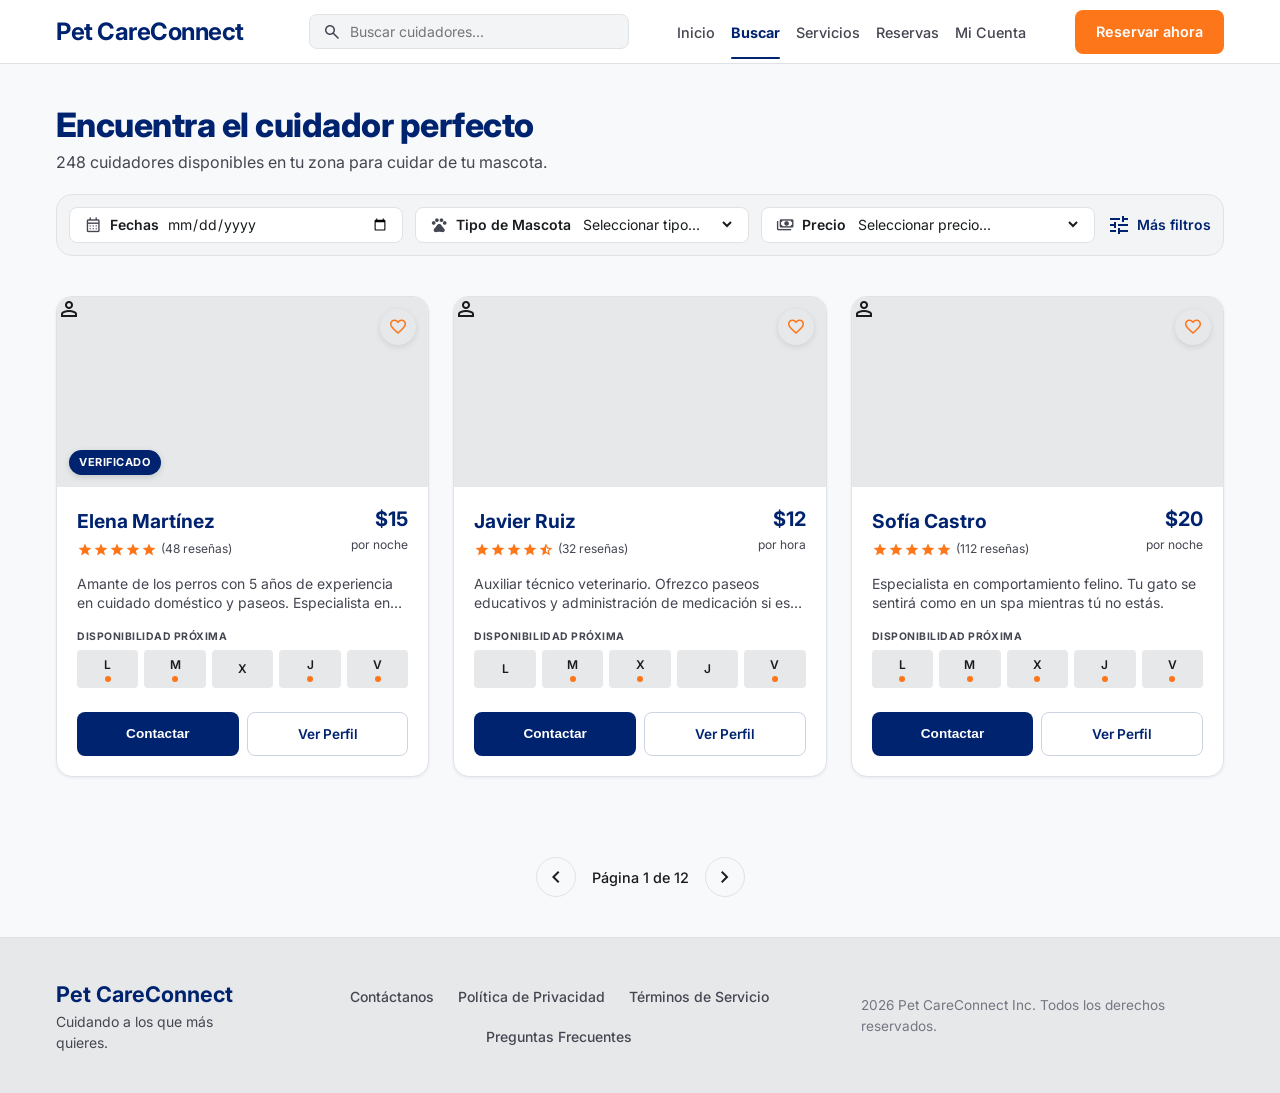
==== petCareConnect/pages/buscarCuidadores.html @ 60073ce7 "feat: add favicon to all HTML pages for improved branding and user experience" ====
<!DOCTYPE html>
<html lang="es">
<head>
    <meta charset="UTF-8">
    <meta name="viewport" content="width=device-width, initial-scale=1.0">
    <meta name="description" content="Encuentra al cuidador perfecto para tu mascota en Pet CareConnect.">
    <title>Buscador de Cuidadores | Pet CareConnect</title>
    <link rel="icon" href="../assets/images/paw.png" type="image/png">
    <link rel="preconnect" href="https://fonts.googleapis.com">
    <link rel="preconnect" href="https://fonts.gstatic.com" crossorigin>
    <link href="https://fonts.googleapis.com/css2?family=Inter:wght@400;500;600;700;800&display=swap" rel="stylesheet">
    <link href="https://fonts.googleapis.com/css2?family=Material+Symbols+Outlined:wght,FILL@100..700,0..1&display=swap" rel="stylesheet">
    <link rel="stylesheet" href="../css/styles.css">
    <script src="../js/toast.js" defer></script>
    <script src="../js/layout.js" defer></script>
    <script src="../js/auth.js" defer></script>
</head>
<body>

    <div id="site-header"></div>

    <main class="container">

        <section aria-labelledby="main-title" class="search-header-section">
            <div class="search-title-block">
                <h1 id="main-title" class="heading-xl">Encuentra el cuidador perfecto</h1>
                <p class="text-body text-muted">248 cuidadores disponibles en tu zona para cuidar de tu mascota.</p>
            </div>

            <form class="filter-form">
                <fieldset class="filter-fieldset">
                    <legend class="sr-only">Filtros de búsqueda</legend>

                    <div class="filter-pills-row">
                        <div class="filter-pill">
                            <span class="material-symbols-outlined filter-icon">calendar_month</span>
                            <label for="filter-date" class="filter-label">Fechas</label>
                            <input type="date" id="filter-date" class="form-control filter-input" name="date">
                        </div>

                        <div class="filter-pill">
                            <span class="material-symbols-outlined filter-icon">pets</span>
                            <label for="filter-pet-type" class="filter-label">Tipo de Mascota</label>
                            <select id="filter-pet-type" class="form-control filter-select" name="pet-type">
                                <option value="">Seleccionar tipo...</option>
                                <option value="perro">Perro</option>
                                <option value="gato">Gato</option>
                            </select>
                        </div>

                        <div class="filter-pill">
                            <span class="material-symbols-outlined filter-icon">payments</span>
                            <label for="filter-price" class="filter-label">Precio</label>
                            <select id="filter-price" class="form-control filter-select" name="price">
                                <option value="">Seleccionar precio...</option>
                            </select>
                        </div>

                        <button type="button" class="button-more-filters">
                            <span class="material-symbols-outlined">tune</span>
                            <span>Más filtros</span>
                        </button>
                    </div>
                </fieldset>
            </form>
        </section>

        <section aria-labelledby="sitters-title" class="sitters-section">
            <h2 id="sitters-title" class="sr-only">Resultados de cuidadores</h2>

            <div class="sitters-grid">
                <article class="card-surface sitter-card card-hover-effect">
                    <div class="sitter-card-media">
                        <div class="sitter-media-placeholder">
                            <span class="material-symbols-outlined sitter-media-icon">person</span>
                        </div>

                        <button type="button" class="favorite-btn" data-sitter-name="Elena Martínez" aria-label="Añadir Elena Martínez a favoritos">
                            <span class="material-symbols-outlined favorite-icon">favorite</span>
                        </button>
                        <span class="verified-badge">VERIFICADO</span>
                    </div>

                    <div class="sitter-card-content">
                        <div class="sitter-header-row">
                            <div>
                                <h3>Elena Martínez</h3>
                                <div class="rating-block">
                                    <div class="stars">
                                        <span class="material-symbols-outlined star-icon filled">star</span>
                                        <span class="material-symbols-outlined star-icon filled">star</span>
                                        <span class="material-symbols-outlined star-icon filled">star</span>
                                        <span class="material-symbols-outlined star-icon filled">star</span>
                                        <span class="material-symbols-outlined star-icon filled">star</span>
                                    </div>
                                    <span class="reviews-count">(48 reseñas)</span>
                                </div>
                            </div>
                            <div class="price-block">
                                <span class="price-val">$15</span>
                                <span class="price-unit">por noche</span>
                            </div>
                        </div>

                        <p class="sitter-bio">Amante de los perros con 5 años de experiencia en cuidado doméstico y paseos. Especialista en razas grandes.</p>

                        <div class="availability-block">
                            <span class="availability-title">Disponibilidad próxima</span>
                            <div class="availability-days">
                                <div class="day-pill active"><span class="day-label">L</span><span class="day-dot"></span></div>
                                <div class="day-pill active"><span class="day-label">M</span><span class="day-dot"></span></div>
                                <div class="day-pill"><span class="day-label">X</span></div>
                                <div class="day-pill active"><span class="day-label">J</span><span class="day-dot"></span></div>
                                <div class="day-pill active"><span class="day-label">V</span><span class="day-dot"></span></div>
                            </div>
                        </div>

                        <div class="sitter-card-actions">
                            <button type="button" class="button button-primary action-btn contact-sitter-btn" data-sitter-name="Elena Martínez">Contactar</button>
                            <a href="perfilCuidador.html" class="button button-outline action-btn">Ver Perfil</a>
                        </div>
                    </div>
                </article>

                <article class="card-surface sitter-card card-hover-effect">
                    <div class="sitter-card-media">
                        <div class="sitter-media-placeholder">
                            <span class="material-symbols-outlined sitter-media-icon">person</span>
                        </div>

                        <button type="button" class="favorite-btn" data-sitter-name="Javier Ruiz" aria-label="Añadir Javier Ruiz a favoritos">
                            <span class="material-symbols-outlined favorite-icon">favorite</span>
                        </button>
                    </div>

                    <div class="sitter-card-content">
                        <div class="sitter-header-row">
                            <div>
                                <h3>Javier Ruiz</h3>
                                <div class="rating-block">
                                    <div class="stars">
                                        <span class="material-symbols-outlined star-icon filled">star</span>
                                        <span class="material-symbols-outlined star-icon filled">star</span>
                                        <span class="material-symbols-outlined star-icon filled">star</span>
                                        <span class="material-symbols-outlined star-icon filled">star</span>
                                        <span class="material-symbols-outlined star-icon">star_half</span>
                                    </div>
                                    <span class="reviews-count">(32 reseñas)</span>
                                </div>
                            </div>
                            <div class="price-block">
                                <span class="price-val">$12</span>
                                <span class="price-unit">por hora</span>
                            </div>
                        </div>

                        <p class="sitter-bio">Auxiliar técnico veterinario. Ofrezco paseos educativos y administración de medicación si es necesario.</p>

                        <div class="availability-block">
                            <span class="availability-title">Disponibilidad próxima</span>
                            <div class="availability-days">
                                <div class="day-pill"><span class="day-label">L</span></div>
                                <div class="day-pill active"><span class="day-label">M</span><span class="day-dot"></span></div>
                                <div class="day-pill active"><span class="day-label">X</span><span class="day-dot"></span></div>
                                <div class="day-pill"><span class="day-label">J</span></div>
                                <div class="day-pill active"><span class="day-label">V</span><span class="day-dot"></span></div>
                            </div>
                        </div>

                        <div class="sitter-card-actions">
                            <button type="button" class="button button-primary action-btn contact-sitter-btn" data-sitter-name="Javier Ruiz">Contactar</button>
                            <a href="perfilCuidador.html" class="button button-outline action-btn">Ver Perfil</a>
                        </div>
                    </div>
                </article>

                <article class="card-surface sitter-card card-hover-effect">
                    <div class="sitter-card-media">
                        <div class="sitter-media-placeholder">
                            <span class="material-symbols-outlined sitter-media-icon">person</span>
                        </div>

                        <button type="button" class="favorite-btn" data-sitter-name="Sofía Castro" aria-label="Añadir Sofía Castro a favoritos">
                            <span class="material-symbols-outlined favorite-icon">favorite</span>
                        </button>
                    </div>

                    <div class="sitter-card-content">
                        <div class="sitter-header-row">
                            <div>
                                <h3>Sofía Castro</h3>
                                <div class="rating-block">
                                    <div class="stars">
                                        <span class="material-symbols-outlined star-icon filled">star</span>
                                        <span class="material-symbols-outlined star-icon filled">star</span>
                                        <span class="material-symbols-outlined star-icon filled">star</span>
                                        <span class="material-symbols-outlined star-icon filled">star</span>
                                        <span class="material-symbols-outlined star-icon filled">star</span>
                                    </div>
                                    <span class="reviews-count">(112 reseñas)</span>
                                </div>
                            </div>
                            <div class="price-block">
                                <span class="price-val">$20</span>
                                <span class="price-unit">por noche</span>
                            </div>
                        </div>

                        <p class="sitter-bio">Especialista en comportamiento felino. Tu gato se sentirá como en un spa mientras tú no estás.</p>

                        <div class="availability-block">
                            <span class="availability-title">Disponibilidad próxima</span>
                            <div class="availability-days">
                                <div class="day-pill active"><span class="day-label">L</span><span class="day-dot"></span></div>
                                <div class="day-pill active"><span class="day-label">M</span><span class="day-dot"></span></div>
                                <div class="day-pill active"><span class="day-label">X</span><span class="day-dot"></span></div>
                                <div class="day-pill active"><span class="day-label">J</span><span class="day-dot"></span></div>
                                <div class="day-pill active"><span class="day-label">V</span><span class="day-dot"></span></div>
                            </div>
                        </div>

                        <div class="sitter-card-actions">
                            <button type="button" class="button button-primary action-btn contact-sitter-btn" data-sitter-name="Sofía Castro">Contactar</button>
                            <a href="perfilCuidador.html" class="button button-outline action-btn">Ver Perfil</a>
                        </div>
                    </div>
                </article>
            </div>
        </section>

        <nav aria-label="Paginación" class="pagination-nav">
            <ul class="pagination-list">
                <li><a href="#" aria-label="Página anterior" class="pagination-btn pagination-prev-btn"><span class="material-symbols-outlined">chevron_left</span></a></li>
                <li><span class="pagination-info">Página 1 de 12</span></li>
                <li><a href="#" aria-label="Página siguiente" class="pagination-btn pagination-next-btn"><span class="material-symbols-outlined">chevron_right</span></a></li>
            </ul>
        </nav>

    </main>

    <div id="site-footer"></div>

    <div id="site-mobile-nav"></div>

    <div id="filters-modal-overlay" class="modal-overlay" aria-hidden="true" role="dialog" aria-labelledby="filters-modal-title">
        <div class="modal-card">
            <div class="modal-header">
                <h3 id="filters-modal-title" class="modal-title">
                    <span class="material-symbols-outlined">tune</span>
                    Filtros Avanzados
                </h3>
                <button type="button" id="close-filters-modal" class="modal-close-btn" aria-label="Cerrar modal">
                    <span class="material-symbols-outlined">close</span>
                </button>
            </div>

            <div class="modal-body">
                <div class="filters-modal-grid">
                    <label class="checkbox-group-option">
                        <input type="checkbox" name="has_yard" checked>
                        <span>Casa con jardín</span>
                    </label>
                    <label class="checkbox-group-option">
                        <input type="checkbox" name="no_other_pets">
                        <span>Sin otras mascotas</span>
                    </label>
                    <label class="checkbox-group-option">
                        <input type="checkbox" name="gives_meds" checked>
                        <span>Administra medicación</span>
                    </label>
                    <label class="checkbox-group-option">
                        <input type="checkbox" name="24h_supervision">
                        <span>Supervisión 24/7</span>
                    </label>
                </div>
            </div>

            <div class="modal-footer">
                <button type="button" id="cancel-filters-btn" class="button button-outline">Cancelar</button>
                <button type="button" id="apply-filters-btn" class="button button-primary">Aplicar Filtros</button>
            </div>
        </div>
    </div>

    <div id="contact-modal-overlay" class="modal-overlay" aria-hidden="true" role="dialog" aria-labelledby="contact-modal-title">
        <div class="modal-card">
            <div class="modal-header">
                <h3 id="contact-modal-title" class="modal-title">
                    <span class="material-symbols-outlined">mail</span>
                    Contactar a <span id="contact-sitter-name-title">Elena Martínez</span>
                </h3>
                <button type="button" id="close-contact-modal" class="modal-close-btn" aria-label="Cerrar modal">
                    <span class="material-symbols-outlined">close</span>
                </button>
            </div>

            <form id="contact-sitter-form">
                <div class="modal-body">
                    <div class="form-group" style="display:flex; flex-direction:column; gap:0.5rem;">
                        <label for="contact-msg" class="input-label" style="font-weight:700;">Mensaje</label>
                        <textarea id="contact-msg" rows="4" maxlength="500" required placeholder="Escribe tu mensaje o consulta sobre las fechas..." class="form-control" style="width:100%; border:1px solid var(--border); border-radius:var(--radius-md); padding:0.6rem; font-family:inherit;"></textarea>
                    </div>
                </div>

                <div class="modal-footer">
                    <button type="button" id="cancel-contact-btn" class="button button-outline">Cancelar</button>
                    <button type="submit" class="button button-primary">Enviar Mensaje</button>
                </div>
            </form>
        </div>
    </div>

    <script>
        document.addEventListener('DOMContentLoaded', () => {

            const moreFiltersBtn = document.querySelector('.button-more-filters');
            const filtersModal = document.getElementById('filters-modal-overlay');
            const closeFiltersBtn = document.getElementById('close-filters-modal');
            const cancelFiltersBtn = document.getElementById('cancel-filters-btn');
            const applyFiltersBtn = document.getElementById('apply-filters-btn');

            if (moreFiltersBtn && filtersModal) {
                moreFiltersBtn.addEventListener('click', () => {
                    filtersModal.classList.add('is-open');
                    filtersModal.setAttribute('aria-hidden', 'false');
                });

                const closeFModal = () => {
                    filtersModal.classList.remove('is-open');
                    filtersModal.setAttribute('aria-hidden', 'true');
                };

                if (closeFiltersBtn) closeFiltersBtn.addEventListener('click', closeFModal);
                if (cancelFiltersBtn) cancelFiltersBtn.addEventListener('click', closeFModal);
                filtersModal.addEventListener('click', (e) => { if (e.target === filtersModal) closeFModal(); });

                if (applyFiltersBtn) {
                    applyFiltersBtn.addEventListener('click', () => {
                        closeFModal();
                        window.showToast('Filtros avanzados aplicados correctamente', 'info');
                    });
                }
            }

            const contactBtns = document.querySelectorAll('.contact-sitter-btn');
            const contactModal = document.getElementById('contact-modal-overlay');
            const closeContactBtn = document.getElementById('close-contact-modal');
            const cancelContactBtn = document.getElementById('cancel-contact-btn');
            const contactForm = document.getElementById('contact-sitter-form');
            const contactNameTitle = document.getElementById('contact-sitter-name-title');

            let currentSitter = 'Elena Martínez';

            contactBtns.forEach(btn => {
                btn.addEventListener('click', () => {
                    currentSitter = btn.dataset.sitterName || 'Cuidador';
                    if (contactNameTitle) contactNameTitle.textContent = currentSitter;
                    if (contactModal) {
                        contactModal.classList.add('is-open');
                        contactModal.setAttribute('aria-hidden', 'false');
                    }
                });
            });

            const closeCModal = () => {
                if (contactModal) {
                    contactModal.classList.remove('is-open');
                    contactModal.setAttribute('aria-hidden', 'true');
                }
            };

            if (closeContactBtn) closeContactBtn.addEventListener('click', closeCModal);
            if (cancelContactBtn) cancelContactBtn.addEventListener('click', closeCModal);
            if (contactModal) contactModal.addEventListener('click', (e) => { if (e.target === contactModal) closeCModal(); });

            if (contactForm) {
                contactForm.addEventListener('submit', (e) => {
                    e.preventDefault();
                    closeCModal();
                    window.showToast(`Mensaje enviado a ${currentSitter}. Te responderá pronto.`, 'success');
                    contactForm.reset();
                });
            }

            const prevBtn = document.querySelector('.pagination-prev-btn');
            const nextBtn = document.querySelector('.pagination-next-btn');

            if (prevBtn) {
                prevBtn.addEventListener('click', (e) => {
                    e.preventDefault();
                    window.showToast('Ya estás en la primera página', 'info');
                });
            }
            if (nextBtn) {
                nextBtn.addEventListener('click', (e) => {
                    e.preventDefault();
                    window.showToast('Cargando más cuidadores...', 'info');
                });
            }
        });
    </script>
</body>
</html>
---- petCareConnect/css/styles.css ----
:root {
    --primary: #00236f;
    --primary-dark: #00164e;
    --secondary: #9d4300;
    --secondary-bright: #fd761a;
    --secondary-hover: #e06000;

    --bg-main: #f7f9fb;
    --surface: #ffffff;
    --surface-low: #f2f4f6;
    --surface-high: #e6e8ea;

    --text-main: #191c1e;
    --text-muted: #444651;
    --text-light: #757682;
    --border: #e0e3e5;

    --success: #15803d;
    --success-bg: #dcfce7;
    --error: #ba1a1a;
    --error-bg: #ffdad6;
    --warning: #783200;
    --warning-bg: #ffdbca;

    --font: 'Inter', system-ui, -apple-system, sans-serif;
    --max-width: 1200px;
    --header-h: 64px;

    --primary-alpha: rgba(0, 35, 111, 0.05);
    --primary-alpha-subtle: rgba(0, 35, 111, 0.04);
    --primary-alpha-border: rgba(0, 35, 111, 0.2);

    --radius-sm: 0.375rem;
    --radius-md: 0.5rem;
    --radius-lg: 0.75rem;
    --radius-xl: 1rem;
    --shadow-sm: 0 1px 3px rgba(0, 35, 111, 0.07);
    --shadow-md: 0 8px 24px rgba(0, 35, 111, 0.10);
    --transition: transform 0.18s ease, box-shadow 0.18s ease, background-color 0.18s ease, color 0.18s ease, border-color 0.18s ease;
}

*,
*::before,
*::after {
    box-sizing: border-box;
    margin: 0;
    padding: 0;
}

body {
    font-family: var(--font);
    color: var(--text-main);
    background: var(--bg-main);
    line-height: 1.5;
    min-height: 100vh;
    display: flex;
    flex-direction: column;
    padding-top: var(--header-h);
    padding-bottom: 70px;
}

body.login-page-body {
    padding-bottom: 0;
}

a {
    text-decoration: none;
    color: inherit;
}

ul {
    list-style: none;
}

.container {
    width: 100%;
    max-width: var(--max-width);
    margin: 0 auto;
    padding: 0 1rem;
}

.sr-only {
    position: absolute;
    width: 1px;
    height: 1px;
    padding: 0;
    margin: -1px;
    overflow: hidden;
    clip: rect(0, 0, 0, 0);
    border: 0;
}

.heading-display {
    font-size: 2rem;
    font-weight: 800;
    line-height: 1.2;
    letter-spacing: -0.02em;
    color: var(--primary);
}

@media (min-width: 768px) {
    .heading-display {
        font-size: 2.25rem;
    }
}

.heading-xl {
    font-size: 1.85rem;
    font-weight: 800;
    line-height: 1.25;
    letter-spacing: -0.015em;
    color: var(--primary);
}

@media (min-width: 768px) {
    .heading-xl {
        font-size: 2.1rem;
    }
}

.heading-lg {
    font-size: 1.5rem;
    font-weight: 700;
    line-height: 1.3;
}

.heading-md {
    font-size: 1.125rem;
    font-weight: 700;
    line-height: 1.4;
}

.text-body {
    font-size: 1rem;
    line-height: 1.5;
}

.text-small,
.text-caption,
.caption {
    font-size: 0.8125rem;
    line-height: 1.4;
}

.text-muted {
    color: var(--text-muted);
}

.mb-0 {
    margin: 0;
}

.mb-md {
    margin-bottom: 1rem;
}

.icon-sm {
    font-size: 14px;
}

.icon-filled {
    font-variation-settings: 'FILL' 1;
}

.divider {
    border: 0;
    border-top: 1px solid var(--border);
    margin: 2rem 0;
}

.form-narrow {
    max-width: 480px;
}

.heading-danger {
    font-size: 1.1rem;
    color: var(--error);
    margin-bottom: 0.5rem;
}

.flex {
    display: flex;
}

.flex-center {
    display: flex;
    align-items: center;
    justify-content: center;
}

.flex-between {
    display: flex;
    align-items: center;
    justify-content: space-between;
}

.w-full {
    width: 100%;
}

.form-control {
    width: 100%;
    font-family: var(--font);
    font-size: 0.875rem;
    color: var(--text-main);
    background: transparent;
    border: none;
    outline: none;
    transition: var(--transition);
}

.form-group {
    display: flex;
    flex-direction: column;
    gap: 0.5rem;
}

.form-field {
    display: flex;
    align-items: center;
    gap: 0.5rem;
}

.card-surface,
.card,
.login-card-container {
    background: var(--surface);
    border: 1px solid var(--border);
    border-radius: var(--radius-xl);
    box-shadow: var(--shadow-sm);
    transition: var(--transition);
}

.card-padding,
.card {
    padding: 1.5rem;
}

.button,
.btn {
    display: inline-flex;
    align-items: center;
    justify-content: center;
    min-height: 44px;
    padding: 0.65rem 1.25rem;
    border-radius: var(--radius-md);
    font-weight: 600;
    font-size: 0.9rem;
    border: 1px solid transparent;
    cursor: pointer;
    transition: var(--transition);
    line-height: 1.25;
    text-align: center;
    box-sizing: border-box;
}

.button-primary,
.btn-primary {
    background: var(--primary);
    color: #ffffff;
}

.button-primary:hover,
.btn-primary:hover {
    background: var(--primary-dark);
    transform: translateY(-1px);
}

.button-accent,
.btn-accent,
.button-hero-accent {
    background: var(--secondary-bright);
    color: #ffffff;
}

.button-accent:hover,
.btn-accent:hover,
.button-hero-accent:hover {
    background: var(--secondary-hover);
    transform: translateY(-1px);
}

.button-outline,
.btn-outline {
    background: transparent;
    color: var(--primary);
    border-color: var(--primary-alpha-border);
}

.button-outline:hover,
.btn-outline:hover {
    background: var(--primary-alpha);
    transform: translateY(-1px);
}

.button-outline-full {
    width: 100%;
    min-height: 44px;
    background: transparent;
    color: var(--primary);
    border: 1px solid var(--primary-alpha-border);
    border-radius: var(--radius-md);
    margin-top: 1rem;
}

.button-outline-full:hover {
    background: var(--primary-alpha);
    transform: translateY(-1px);
}

.button-glass {
    background: rgba(255, 255, 255, 0.2);
    color: #fff;
    backdrop-filter: blur(8px);
    -webkit-backdrop-filter: blur(8px);
    border-color: rgba(255, 255, 255, 0.35);
}

.button-glass:hover {
    background: rgba(255, 255, 255, 0.3);
}

.button-secondary-dim {
    background: var(--surface-low);
    color: var(--text-muted);
    border: 1px solid var(--border);
}

.button-secondary-dim:hover {
    background: var(--surface-high);
    color: var(--text-main);
}

.button:disabled,
.btn:disabled {
    opacity: 0.5;
    cursor: not-allowed;
    transform: none !important;
}

.button > .material-symbols-outlined,
.btn > .material-symbols-outlined {
    font-size: 18px;
    margin-right: 0.35rem;
}

.button-sm {
    min-height: 36px;
    padding: 0.35rem 0.75rem;
    font-size: 0.8rem;
}

.button-danger {
    color: var(--error);
    border-color: rgba(186, 26, 26, 0.3);
}

.button-danger:hover {
    background: var(--error-bg);
}

.button-danger-strong {
    color: var(--error);
    border-color: var(--error);
}

.button-danger-strong:hover {
    background: var(--error-bg);
}

.button-primary.button-danger,
.button-danger-fill {
    background: var(--error);
    color: #ffffff;
    border-color: var(--error);
}

.button-primary.button-danger:hover,
.button-danger-fill:hover {
    background: #9b1515;
    color: #ffffff;
}

.badge {
    display: inline-block;
    padding: 0.25rem 0.65rem;
    border-radius: 9999px;
    font-size: 0.7rem;
    font-weight: 700;
    text-transform: uppercase;
    letter-spacing: 0.05em;
}

.badge-success {
    background: var(--success-bg);
    color: var(--success);
}

.search-group {
    position: relative;
    display: flex;
    flex-direction: row;
    align-items: center;
    background: var(--surface-low);
    border: 1px solid var(--border);
    border-radius: var(--radius-md);
    padding: 0.4rem 0.75rem;
    gap: 0.5rem;
    transition: var(--transition);
}

.search-group:focus-within {
    border-color: var(--primary);
    box-shadow: 0 0 0 3px rgba(0, 35, 111, 0.1);
}

.search-icon {
    color: var(--text-muted);
    font-size: 1.25rem;
    flex-shrink: 0;
    display: inline-flex;
    align-items: center;
    line-height: 1;
}

.search-input {
    flex: 1;
    width: 100%;
    border: none;
    background: transparent;
    font-family: inherit;
    font-size: 0.875rem;
    color: var(--text-main);
    outline: none;
}

.navbar {
    position: fixed;
    top: 0;
    left: 0;
    width: 100%;
    height: var(--header-h);
    background: var(--surface);
    border-bottom: 1px solid var(--border);
    z-index: 100;
}

.navbar-container {
    height: 100%;
    display: flex;
    align-items: center;
    justify-content: space-between;
    gap: 0.75rem;
    min-width: 0;
}

.brand-name {
    font-size: 1.15rem;
    font-weight: 700;
    color: var(--primary);
    letter-spacing: -0.02em;
    white-space: nowrap;
}

.navbar .button-accent {
    flex-shrink: 0;
    padding: 0.5rem 0.85rem;
    font-size: 0.8rem;
}

.main-nav,
.search-form {
    display: none;
}

.search-form {
    flex: 1;
    max-width: 320px;
    margin-left: 1rem;
}

.main-nav ul {
    display: flex;
    align-items: center;
    gap: 1rem;
}

.nav-link {
    color: var(--text-muted);
    font-weight: 500;
    font-size: 0.9rem;
    white-space: nowrap;
    position: relative;
    transition: var(--transition);
}

.nav-link:hover,
.nav-link.active {
    color: var(--primary);
}

.nav-link.active {
    font-weight: 700;
}

.nav-link.active::after {
    content: '';
    position: absolute;
    bottom: -18px;
    left: 0;
    width: 100%;
    height: 2px;
    background: var(--primary);
    border-radius: 2px;
}

main.container {
    flex: 1;
    padding-top: 2.5rem;
    padding-bottom: 2.5rem;
    display: flex;
    flex-direction: column;
    gap: 2.5rem;
}

.hero-bento-grid {
    display: grid;
    grid-template-columns: 1fr;
    gap: 1.5rem;
}

@media (min-width: 900px) {
    .hero-bento-grid {
        grid-template-columns: 8fr 4fr;
    }
}

.hero-card {
    position: relative;
    border-radius: var(--radius-xl);
    overflow: hidden;
    background: linear-gradient(90deg, rgba(0, 22, 78, 0.82) 0%, rgba(0, 35, 111, 0.55) 50%, rgba(0, 35, 111, 0.15) 100%);
    border: 1px solid var(--border);
    box-shadow: var(--shadow-sm);
    min-height: 280px;
    display: flex;
    flex-direction: column;
    justify-content: center;
    padding: 1.5rem;
}

.hero-overlay {
    position: absolute;
    inset: 0;
    pointer-events: none;
}

.hero-content {
    max-width: 480px;
    color: #fff;
    z-index: 2;
}

.hero-content h1 {
    font-size: 1.6rem;
    font-weight: 700;
    color: #fff;
    line-height: 1.2;
    margin-bottom: 1rem;
}

.hero-content p {
    font-size: 1rem;
    color: rgba(255, 255, 255, 0.9);
    margin-bottom: 1.5rem;
}

@media (min-width: 768px) {
    .hero-card {
        min-height: 380px;
        padding: 2.5rem;
    }

    .hero-content h1 {
        font-size: 2.1rem;
    }
}

.hero-actions {
    display: flex;
    gap: 0.75rem;
    flex-wrap: wrap;
}

.sidebar-card {
    display: flex;
    flex-direction: column;
    justify-content: space-between;
}

.sidebar-header {
    display: flex;
    justify-content: space-between;
    align-items: center;
    margin-bottom: 1rem;
}

.sidebar-header h2 {
    font-size: 1.35rem;
    font-weight: 700;
    color: var(--primary);
}

.icon-accent {
    color: var(--primary);
    font-size: 1.5rem;
}

.booking-list {
    display: flex;
    flex-direction: column;
    gap: 0.75rem;
}

.booking-item {
    display: flex;
    align-items: center;
    gap: 0.75rem;
    padding: 0.75rem;
    background: var(--surface-low);
    border-radius: var(--radius-lg);
    border-color: rgba(197, 197, 211, 0.2);
    margin-bottom: 0;
}

.booking-item:hover {
    background: var(--surface-high);
}

.booking-avatar-icon {
    width: 48px;
    height: 48px;
    border-radius: 50%;
    background: var(--surface-high);
    display: flex;
    align-items: center;
    justify-content: center;
    color: var(--text-muted);
    flex-shrink: 0;
}

.booking-info {
    flex: 1;
}

.booking-info h3 {
    font-size: 0.95rem;
    font-weight: 700;
    color: var(--text-main);
    margin-bottom: 2px;
}

.booking-info p {
    font-size: 0.8rem;
    color: var(--text-muted);
    margin: 0;
}

.chevron-icon {
    color: var(--text-light);
    font-size: 1.25rem;
}

.services-section {
    margin-top: 0.5rem;
}

.section-header {
    display: flex;
    align-items: baseline;
    justify-content: space-between;
    flex-wrap: wrap;
    gap: 0.5rem 1rem;
    margin-bottom: 1.5rem;
}

.section-header h2 {
    font-size: 1.6rem;
    font-weight: 700;
    color: var(--primary);
}

.see-all-link {
    color: var(--primary);
    font-size: 0.9rem;
    font-weight: 600;
}

.see-all-link:hover {
    text-decoration: underline;
}

.services-grid {
    display: grid;
    grid-template-columns: 1fr;
    gap: 1rem;
}

@media (min-width: 640px) {
    .services-grid {
        grid-template-columns: repeat(2, 1fr);
    }
}

@media (min-width: 1024px) {
    .services-grid {
        grid-template-columns: repeat(4, 1fr);
    }
}

.service-card {
    display: flex;
    flex-direction: column;
    align-items: center;
    text-align: center;
    cursor: pointer;
    margin-bottom: 0;
    color: inherit;
}

.service-card:hover {
    transform: translateY(-2px);
    box-shadow: var(--shadow-md);
    border-color: rgba(0, 35, 111, 0.2);
}

.service-icon-wrapper {
    width: 64px;
    height: 64px;
    border-radius: 50%;
    background: rgba(0, 35, 111, 0.05);
    display: flex;
    align-items: center;
    justify-content: center;
    margin-bottom: 1rem;
    color: var(--primary);
    transition: var(--transition);
}

.service-card:hover .service-icon-wrapper {
    background: var(--primary);
    color: #fff;
}

.service-icon-wrapper .material-symbols-outlined {
    font-size: 32px;
}

.service-card h3 {
    font-size: 1rem;
    font-weight: 700;
    margin-bottom: 0.25rem;
}

.service-card p {
    font-size: 0.85rem;
    color: var(--text-muted);
    margin: 0;
}

.footer {
    background: var(--surface-high);
    border-top: 1px solid var(--border);
    margin-top: auto;
    padding: 2.5rem 0;
}

.footer-container {
    display: flex;
    flex-direction: column;
    gap: 1.5rem;
    align-items: center;
}

@media (min-width: 768px) {
    .footer-container {
        flex-direction: row;
        justify-content: space-between;
    }
}

.footer-brand h2 {
    font-size: 1.35rem;
    font-weight: 700;
    color: var(--primary);
}

.footer-brand p {
    font-size: 0.875rem;
    color: var(--text-muted);
}

.footer-nav ul {
    display: flex;
    flex-wrap: wrap;
    justify-content: center;
    gap: 1rem 1.5rem;
}

.footer-nav a {
    color: var(--text-muted);
    font-size: 0.875rem;
    font-weight: 500;
}

.footer-nav a:hover {
    color: var(--primary);
    text-decoration: underline;
}

.footer-copyright {
    font-size: 0.85rem;
    color: var(--text-light);
}

.mobile-nav {
    display: flex;
    position: fixed;
    bottom: 0;
    left: 0;
    width: 100%;
    height: 60px;
    background: var(--surface);
    border-top: 1px solid var(--border);
    z-index: 100;
    justify-content: space-around;
    align-items: center;
    padding: 0 1rem;
}

@media (min-width: 1024px) {
    .brand-name {
        font-size: 1.5rem;
    }

    .navbar .button-accent {
        padding: 0.6rem 1.25rem;
        font-size: 0.9rem;
    }

    .main-nav {
        display: block;
    }

    .search-form {
        display: block;
        min-width: 0;
    }

    .mobile-nav {
        display: none;
    }

    body {
        padding-bottom: 0;
    }
}

.mobile-nav-item {
    display: flex;
    flex-direction: column;
    align-items: center;
    color: var(--text-muted);
    font-size: 0.65rem;
    font-weight: 600;
    text-transform: uppercase;
    gap: 2px;
    transition: var(--transition);
}

.mobile-nav-item.active {
    color: var(--primary);
    font-weight: 700;
}

.mobile-nav-item .material-symbols-outlined {
    font-size: 22px;
    font-variation-settings: 'FILL' 0;
    transition: var(--transition);
}

.mobile-nav-item.active .material-symbols-outlined {
    font-variation-settings: 'FILL' 1;
}

.services-hero-banner {
    background-color: var(--surface-low);
    padding: 2rem 0;
    margin-bottom: 2rem;
    border-bottom: 1px solid var(--border);
}

@media (min-width: 768px) {
    .services-hero-banner {
        padding: 3rem 0;
        margin-bottom: 2.5rem;
    }
}

.hero-text-block {
    max-width: 680px;
}

.hero-text-block h1 {
    font-size: 2.1rem;
    font-weight: 700;
    color: var(--primary);
    line-height: 1.25;
    margin-bottom: 0.75rem;
    letter-spacing: -0.01em;
}

.hero-text-block p {
    font-size: 1.1rem;
    color: var(--text-muted);
    line-height: 1.6;
}

.catalog-section {
    margin-bottom: 3.5rem;
}

.catalog-grid {
    display: grid;
    grid-template-columns: 1fr;
    gap: 1.5rem;
    width: 100%;
}

@media (min-width: 640px) {
    .catalog-grid {
        grid-template-columns: repeat(2, 1fr);
    }
}

@media (min-width: 1024px) {
    .catalog-grid {
        grid-template-columns: repeat(4, 1fr);
    }
}

.catalog-card {
    display: flex;
    flex-direction: column;
    justify-content: space-between;
    min-height: 250px;
    height: 100%;
    scroll-margin-top: calc(var(--header-h) + 1rem);
}

.catalog-card:hover {
    transform: translateY(-3px);
    box-shadow: var(--shadow-md);
    border-color: var(--primary-alpha-border);
}

.catalog-card-header {
    display: flex;
    flex-direction: column;
    gap: 0.75rem;
}

.catalog-card-title-row {
    display: flex;
    justify-content: space-between;
    align-items: center;
    flex-wrap: wrap;
    gap: 0.5rem;
}

.catalog-card-title-row h3 {
    font-size: 1.2rem;
    font-weight: 700;
    color: var(--primary);
    margin: 0;
    min-width: 0;
    flex: 1;
}

.badge-popular {
    background-color: var(--primary-dark);
    color: #ffffff;
    padding: 3px 10px;
    border-radius: 9999px;
    font-size: 0.7rem;
    font-weight: 700;
    letter-spacing: 0.03em;
}

.catalog-card-desc {
    font-size: 0.9rem;
    color: var(--text-muted);
    line-height: 1.5;
}

.catalog-card-footer {
    display: flex;
    justify-content: space-between;
    align-items: center;
    flex-wrap: wrap;
    gap: 0.5rem;
    padding-top: 1rem;
    border-top: 1px solid var(--border);
    margin-top: 1.25rem;
}

.catalog-price {
    font-size: 0.95rem;
    font-weight: 700;
    color: var(--text-main);
}

.catalog-btn {
    padding: 0.45rem 1rem;
    font-size: 0.85rem;
    border-radius: var(--radius-md);
}

.guarantees-section {
    margin-bottom: 3.5rem;
}

.guarantees-main-title {
    font-size: 1.6rem;
    font-weight: 700;
    color: var(--primary);
    margin-bottom: 1.5rem;
}

.guarantees-grid {
    display: grid;
    grid-template-columns: repeat(1, 1fr);
    gap: 1.5rem;
}

@media (min-width: 768px) {
    .guarantees-grid {
        grid-template-columns: repeat(3, 1fr);
    }
}

.guarantee-card {
    display: flex;
    flex-direction: column;
    gap: 0.75rem;
}

.guarantee-icon-box {
    width: 48px;
    height: 48px;
    border-radius: 50%;
    background-color: rgba(0, 35, 111, 0.06);
    color: var(--primary);
    display: flex;
    align-items: center;
    justify-content: center;
}

.guarantee-icon-box .material-symbols-outlined {
    font-size: 24px;
}

.guarantee-card h3 {
    font-size: 1.1rem;
    font-weight: 700;
    color: var(--primary);
    margin: 0;
}

.guarantee-card p {
    font-size: 0.875rem;
    color: var(--text-muted);
    margin: 0;
}

.search-header-section {
    display: flex;
    flex-direction: column;
    gap: 1.25rem;
}

.search-title-block h1 {
    color: var(--primary);
}

.search-title-block p {
    margin-top: 0.25rem;
}

.filter-fieldset {
    border: none;
    padding: 0;
    margin: 0;
}

.filter-pills-row {
    display: flex;
    flex-wrap: wrap;
    align-items: center;
    gap: 0.75rem;
    background: var(--surface-low);
    padding: 0.75rem;
    border-radius: var(--radius-xl);
    border: 1px solid var(--border);
}

.filter-pill {
    display: flex;
    align-items: center;
    gap: 0.5rem;
    min-width: 0;
    width: 100%;
    background: var(--surface);
    padding: 0.4rem 0.85rem;
    border-radius: var(--radius-md);
    border: 1px solid var(--border);
    font-size: 0.875rem;
}

.filter-icon {
    font-size: 1.15rem;
    color: var(--text-muted);
    flex-shrink: 0;
}

.filter-label {
    font-weight: 600;
    color: var(--text-main);
    font-size: 0.875rem;
    flex-shrink: 0;
}

.filter-pill .form-control,
.filter-input,
.filter-select {
    width: auto;
    flex: 1;
    min-width: 0;
    cursor: pointer;
}

.button-more-filters {
    margin-left: 0;
    width: 100%;
    justify-content: center;
    padding: 0.5rem 0;
    background: transparent;
    border: none;
    color: var(--primary);
    font-family: inherit;
    font-size: 0.875rem;
    font-weight: 600;
    display: flex;
    align-items: center;
    gap: 0.35rem;
    cursor: pointer;
    transition: var(--transition);
}

.button-more-filters:hover {
    text-decoration: underline;
}

@media (min-width: 640px) {
    .filter-pill {
        width: auto;
        flex: 1 1 200px;
    }

    .button-more-filters {
        margin-left: auto;
        width: auto;
        flex: 0 0 auto;
        padding: 0;
    }
}

.sitters-section {
    width: 100%;
}

.sitters-grid {
    display: grid;
    grid-template-columns: repeat(1, 1fr);
    gap: 1.5rem;
    width: 100%;
}

@media (min-width: 640px) {
    .sitters-grid {
        grid-template-columns: repeat(2, 1fr);
    }
}

@media (min-width: 1024px) {
    .sitters-grid {
        grid-template-columns: repeat(3, 1fr);
    }
}

.sitter-card {
    overflow: hidden;
    display: flex;
    flex-direction: column;
    height: 100%;
}

.sitter-card:hover {
    transform: translateY(-2px);
    box-shadow: var(--shadow-md);
    border-color: var(--primary-alpha-border);
}

.sitter-card-media {
    position: relative;
    width: 100%;
    height: 190px;
    overflow: hidden;
    background: var(--surface-high);
}

.sitter-card-img {
    width: 100%;
    height: 100%;
    object-fit: cover;
    transition: transform 0.4s ease;
}

.sitter-card:hover .sitter-card-img {
    transform: scale(1.04);
}

.favorite-btn {
    position: absolute;
    top: 12px;
    right: 12px;
    width: 36px;
    height: 36px;
    border-radius: 50%;
    background: rgba(255, 255, 255, 0.85);
    backdrop-filter: blur(4px);
    -webkit-backdrop-filter: blur(4px);
    border: none;
    display: flex;
    align-items: center;
    justify-content: center;
    cursor: pointer;
    box-shadow: 0 2px 6px rgba(0, 0, 0, 0.1);
    transition: var(--transition);
}

.favorite-btn:hover {
    background: rgba(255, 255, 255, 1);
}

.favorite-icon {
    color: var(--secondary-bright);
    font-size: 20px;
}

.verified-badge {
    position: absolute;
    bottom: 12px;
    left: 12px;
    background: var(--primary);
    color: #ffffff;
    padding: 4px 10px;
    border-radius: 9999px;
    font-size: 11px;
    font-weight: 700;
    letter-spacing: 0.05em;
    box-shadow: 0 2px 6px rgba(0, 0, 0, 0.15);
}

.sitter-card-content {
    padding: 1.25rem;
    display: flex;
    flex-direction: column;
    gap: 1rem;
    flex: 1;
    justify-content: space-between;
}

.sitter-header-row {
    display: flex;
    justify-content: space-between;
    align-items: flex-start;
    gap: 0.75rem;
    min-width: 0;
}

.sitter-header-row > div:first-child {
    min-width: 0;
    flex: 1;
}

.sitter-header-row h3 {
    font-size: 1.2rem;
    font-weight: 700;
    color: var(--primary);
    margin: 0;
    overflow-wrap: anywhere;
}

.rating-block {
    display: flex;
    align-items: center;
    flex-wrap: wrap;
    gap: 4px;
    margin-top: 4px;
}

.stars {
    display: flex;
    color: var(--secondary-bright);
}

.star-icon {
    font-size: 16px;
}

.star-icon.filled {
    font-variation-settings: 'FILL' 1;
}

.reviews-count {
    font-size: 0.75rem;
    color: var(--text-muted);
}

.price-block {
    flex-shrink: 0;
    text-align: right;
}

.price-val {
    display: block;
    font-size: 1.25rem;
    font-weight: 700;
    color: var(--primary);
    line-height: 1.2;
}

.price-unit {
    font-size: 0.75rem;
    color: var(--text-muted);
}

.sitter-bio {
    font-size: 0.875rem;
    color: var(--text-muted);
    line-height: 1.4;
    display: -webkit-box;
    -webkit-line-clamp: 2;
    -webkit-box-orient: vertical;
    overflow: hidden;
}

.availability-block {
    display: flex;
    flex-direction: column;
    gap: 6px;
}

.availability-title {
    font-size: 0.65rem;
    font-weight: 700;
    color: var(--text-muted);
    text-transform: uppercase;
    letter-spacing: 0.05em;
}

.availability-days {
    display: flex;
    gap: 6px;
}

.day-pill {
    flex: 1;
    background: var(--surface-high);
    padding: 6px 0;
    border-radius: 4px;
    text-align: center;
    font-size: 0.75rem;
    font-weight: 600;
    color: var(--text-main);
    position: relative;
    display: flex;
    flex-direction: column;
    align-items: center;
    justify-content: center;
    min-height: 32px;
}

.day-dot {
    width: 6px;
    height: 6px;
    background-color: var(--secondary-bright);
    border-radius: 50%;
    margin-top: 2px;
}

.sitter-card-actions {
    display: flex;
    gap: 8px;
    margin-top: auto;
    padding-top: 0.5rem;
}

.action-btn {
    flex: 1;
    padding: 0.55rem 0.75rem;
    font-size: 0.85rem;
}

.pagination-nav {
    margin-top: 2.5rem;
    display: flex;
    justify-content: center;
    align-items: center;
}

.pagination-list {
    display: flex;
    align-items: center;
    gap: 1rem;
    list-style: none;
}

.pagination-btn {
    width: 40px;
    height: 40px;
    border-radius: 50%;
    border: 1px solid var(--border);
    display: flex;
    align-items: center;
    justify-content: center;
    color: var(--text-main);
    transition: var(--transition);
    text-decoration: none;
}

.pagination-btn:hover {
    background-color: var(--surface-low);
}

.pagination-info {
    font-size: 0.9rem;
    font-weight: 500;
    color: var(--text-main);
}

.bookings-main {
    gap: 2rem;
    padding-bottom: 3.5rem;
}

.bookings-header-section {
    margin-bottom: 0.5rem;
}

.bookings-title {
    font-size: 2rem;
    font-weight: 700;
    color: var(--text-main);
    line-height: 1.25;
    letter-spacing: -0.01em;
    margin-bottom: 0.35rem;
}

.bookings-subtitle {
    font-size: 1rem;
    color: var(--text-muted);
}

.bookings-columns-grid {
    display: grid;
    grid-template-columns: 1fr;
    gap: 1.5rem;
    align-items: start;
}

@media (min-width: 640px) {
    .bookings-columns-grid {
        grid-template-columns: repeat(2, 1fr);
    }
}

@media (min-width: 1024px) {
    .bookings-columns-grid {
        grid-template-columns: repeat(3, 1fr);
    }
}

.bookings-column {
    display: flex;
    flex-direction: column;
    gap: 1rem;
}

.column-header {
    border-bottom: 1px solid var(--border);
    padding-bottom: 0.65rem;
    margin-bottom: 0.25rem;
}

.column-title {
    font-size: 1.35rem;
    font-weight: 700;
    color: var(--text-main);
    display: flex;
    align-items: center;
    gap: 0.5rem;
    margin: 0;
}

.column-title-muted {
    color: var(--text-muted);
}

.badge-count {
    display: inline-flex;
    align-items: center;
    justify-content: center;
    font-size: 0.75rem;
    font-weight: 700;
    padding: 0.15rem 0.6rem;
    border-radius: 9999px;
    line-height: 1;
}

.badge-activas {
    background-color: var(--primary);
    color: #ffffff;
}

.badge-pasadas {
    background-color: var(--surface-high);
    color: var(--text-muted);
}

.badge-canceladas {
    background-color: #ffdad6;
    color: #93000a;
}

.column-cards {
    display: flex;
    flex-direction: column;
    gap: 1rem;
}

.booking-card {
    padding: 1.25rem;
    display: flex;
    flex-direction: column;
    gap: 1rem;
}

.card-hover-effect:hover {
    box-shadow: 0px 4px 14px rgba(0, 35, 111, 0.08);
    transform: translateY(-2px);
}

.booking-card-past {
    opacity: 0.88;
}

.booking-card-cancelled {
    background-color: var(--surface-low);
    border-color: rgba(197, 197, 211, 0.5);
    opacity: 0.75;
}

.card-top-row {
    display: flex;
    justify-content: space-between;
    align-items: flex-start;
    flex-wrap: wrap;
    gap: 0.5rem;
}

.card-provider-info {
    display: flex;
    align-items: center;
    gap: 0.75rem;
    min-width: 0;
    flex: 1 1 12rem;
}

.avatar-circle {
    width: 44px;
    height: 44px;
    border-radius: 50%;
    background-color: var(--surface-high);
    display: flex;
    align-items: center;
    justify-content: center;
    flex-shrink: 0;
    color: var(--text-muted);
    position: relative;
    overflow: hidden;
}

.avatar-circle::before {
    font-family: 'Material Symbols Outlined';
    font-size: 24px;
}

.avatar-walker::before {
    content: 'directions_walk';
}

.avatar-grooming::before {
    content: 'content_cut';
}

.avatar-sitter::before {
    content: 'home_work';
}

.avatar-vet::before {
    content: 'medical_services';
}

.avatar-trainer::before {
    content: 'pets';
}

.avatar-circle.grayscale {
    filter: grayscale(100%);
    opacity: 0.7;
}

.provider-text {
    display: flex;
    flex-direction: column;
    min-width: 0;
}

.card-service-title {
    font-size: 1rem;
    font-weight: 700;
    color: var(--text-main);
    line-height: 1.3;
    margin: 0;
    overflow-wrap: anywhere;
}

.card-service-title.text-muted {
    color: var(--text-muted);
}

.card-provider-name {
    font-size: 0.85rem;
    color: var(--text-muted);
    margin: 0;
}

.status-badge {
    font-size: 0.75rem;
    font-weight: 600;
    padding: 0.25rem 0.6rem;
    border-radius: var(--radius-sm);
    line-height: 1.2;
    white-space: nowrap;
    margin: 0;
}

.status-badge strong {
    display: none;
}

.badge-en-progreso {
    background-color: #ffdbca;
    color: #783200;
}

.badge-manana {
    background-color: var(--surface-high);
    color: var(--text-muted);
}

.card-details-list {
    display: flex;
    flex-direction: column;
    gap: 0.4rem;
}

.detail-item {
    font-size: 0.875rem;
    color: var(--text-muted);
    display: flex;
    align-items: center;
    line-height: 1.4;
    margin: 0;
}

.detail-item strong {
    font-weight: 600;
    color: var(--text-main);
    margin-right: 0.25rem;
}

.detail-fecha::before {
    content: 'calendar_today';
    font-family: 'Material Symbols Outlined';
    font-size: 18px;
    margin-right: 8px;
    color: var(--text-muted);
    flex-shrink: 0;
}

.detail-fecha strong {
    display: none;
}

.detail-mascota::before {
    content: 'pets';
    font-family: 'Material Symbols Outlined';
    font-size: 18px;
    margin-right: 8px;
    color: var(--text-muted);
    flex-shrink: 0;
}

.detail-rating-row {
    display: flex;
    align-items: center;
    gap: 0.75rem;
}

.detail-rating::before {
    content: 'star';
    font-family: 'Material Symbols Outlined';
    font-variation-settings: 'FILL' 1;
    font-size: 18px;
    margin-right: 4px;
    color: var(--secondary-bright);
    flex-shrink: 0;
}

.detail-rating strong {
    display: none;
}

.detail-rating {
    font-weight: 700;
    color: var(--secondary-bright);
}

.detail-estado-completada strong {
    display: none;
}

.detail-cancelada {
    color: var(--error, #ba1a1a);
    font-weight: 700;
}

.detail-cancelada::before {
    content: 'cancel';
    font-family: 'Material Symbols Outlined';
    font-size: 18px;
    margin-right: 8px;
    color: var(--error, #ba1a1a);
    flex-shrink: 0;
}

.detail-cancelada strong {
    display: none;
}

.detail-estaba-para::before {
    content: 'calendar_today';
    font-family: 'Material Symbols Outlined';
    font-size: 18px;
    margin-right: 8px;
    color: var(--text-muted);
    flex-shrink: 0;
}

.card-actions-grid {
    display: grid;
    gap: 0.5rem;
    margin-top: 0.25rem;
}

.card-actions-grid.two-cols {
    grid-template-columns: 1fr;
}

@media (min-width: 400px) {
    .card-actions-grid.two-cols {
        grid-template-columns: repeat(2, 1fr);
    }
}

.card-actions-grid.full-width {
    grid-template-columns: 1fr;
}

.card-actions-grid .button {
    width: 100%;
    padding: 0.5rem 0.75rem;
    font-size: 0.85rem;
    font-weight: 600;
    gap: 0.35rem;
}

.btn-seguimiento::before {
    content: 'location_on';
    font-family: 'Material Symbols Outlined';
    font-size: 18px;
}

.btn-contacto::before {
    content: 'chat';
    font-family: 'Material Symbols Outlined';
    font-size: 18px;
}

.btn-reagendar::before {
    content: 'event_repeat';
    font-family: 'Material Symbols Outlined';
    font-size: 18px;
}

.button-secondary-dim {
    background-color: var(--surface-high);
    color: var(--text-muted);
    border: 1px solid transparent;
}

.button-secondary-dim:hover {
    background-color: var(--border);
    color: var(--text-main);
}

.login-page-body {
    min-height: 100vh;
    display: flex;
    flex-direction: column;
    justify-content: center;
    background-color: var(--bg-main);
    padding-top: 0;
    padding-bottom: 0;
}

.login-main-container {
    flex: 1;
    display: flex;
    flex-direction: column;
    align-items: center;
    justify-content: center;
    padding: 2rem 1rem;
    width: 100%;
}

.login-wrapper {
    width: 100%;
    max-width: 440px;
    margin: 0 auto;
    display: flex;
    flex-direction: column;
    gap: 1.5rem;
}

.login-header-block {
    text-align: center;
    display: flex;
    flex-direction: column;
    align-items: center;
}

.login-back-link {
    font-size: 0.85rem;
    font-weight: 600;
    color: var(--primary);
    margin-bottom: 0.75rem;
}

.login-back-link:hover {
    text-decoration: underline;
}

.login-brand-link,
.login-logo-title-row {
    display: flex;
    align-items: center;
    justify-content: center;
    gap: 0.5rem;
    margin-bottom: 0.35rem;
    color: inherit;
}

.login-logo-icon {
    font-size: 2.2rem;
    color: var(--primary);
    font-variation-settings: 'FILL' 1;
}

.login-header-block h1 {
    font-size: 2rem;
    font-weight: 800;
    color: var(--primary);
    letter-spacing: -0.02em;
    margin: 0;
}

.login-header-block p {
    font-size: 0.95rem;
    color: var(--text-muted);
    margin: 0;
}

.login-card-container {
    width: 100%;
    margin-top: 1.25rem;
    padding: 1.25rem;
    text-align: left;
    box-shadow: 0 4px 16px rgba(0, 35, 111, 0.05);
}

@media (min-width: 480px) {
    .login-card-container {
        padding: 2rem;
    }
}

.login-fieldset {
    border: none;
    padding: 0;
    margin: 0;
    display: flex;
    flex-direction: column;
    gap: 1rem;
}

.login-form-item {
    margin: 0;
    display: flex;
    flex-direction: column;
    gap: 0.35rem;
}

.login-form-item label {
    font-size: 0.875rem;
    font-weight: 600;
    color: var(--text-main);
}

.password-label-row {
    display: flex;
    justify-content: space-between;
    align-items: center;
    flex-wrap: wrap;
    gap: 0.25rem 0.75rem;
}

.forgot-password-link {
    font-size: 0.85rem;
    color: var(--secondary-bright);
    font-weight: 600;
    text-decoration: none;
    transition: var(--transition);
}

.forgot-password-link:hover {
    text-decoration: underline;
}

.input-icon-wrapper {
    position: relative;
    display: flex;
    align-items: center;
    width: 100%;
}

.input-left-icon {
    position: absolute;
    left: 0.75rem;
    color: var(--text-light);
    font-size: 1.25rem;
    pointer-events: none;
}

.input,
.login-input {
    width: 100%;
    padding: 0.7rem 0.85rem;
    background: var(--bg-main);
    border: 1px solid var(--border);
    border-radius: var(--radius-md);
    font-size: 0.9rem;
    font-family: inherit;
    color: var(--text-main);
    outline: none;
    transition: var(--transition);
}

.input:focus,
.login-input:focus {
    border-color: var(--primary);
    background: var(--surface);
    box-shadow: 0 0 0 3px rgba(0, 35, 111, 0.1);
}

.input-icon-wrapper .input,
.input-icon-wrapper .login-input {
    padding-left: 2.5rem;
}

select.input,
select.login-input {
    min-height: 42px;
    height: 42px;
}

textarea.input,
textarea.login-input {
    min-height: 64px;
    height: auto;
    resize: vertical;
}

.toggle-password-btn {
    position: absolute;
    right: 0.75rem;
    background: transparent;
    border: none;
    color: var(--text-light);
    cursor: pointer;
    display: flex;
    align-items: center;
    justify-content: center;
    font-size: 1.2rem;
    padding: 0;
    transition: var(--transition);
}

.toggle-password-btn:hover {
    color: var(--primary);
}

.remember-checkbox-item {
    display: flex;
    align-items: center;
    gap: 0.5rem;
    margin: 0.25rem 0;
}

.remember-checkbox-item input[type="checkbox"] {
    width: 18px;
    height: 18px;
    accent-color: var(--primary);
    cursor: pointer;
}

.remember-checkbox-item label {
    font-size: 0.875rem;
    color: var(--text-muted);
    cursor: pointer;
}

.login-submit-btn {
    width: 100%;
    padding: 0.75rem 1.25rem;
    background-color: var(--primary);
    color: #ffffff;
    border: none;
    border-radius: var(--radius-md);
    font-size: 0.95rem;
    font-weight: 700;
    cursor: pointer;
    display: flex;
    align-items: center;
    justify-content: center;
    gap: 0.5rem;
    transition: var(--transition);
    margin-top: 0.5rem;
}

.login-submit-btn:hover {
    background-color: var(--primary-dark);
    transform: translateY(-1px);
}

.register-prompt-section {
    text-align: center;
    margin-top: 0.5rem;
}

.register-prompt-section h2 {
    font-size: 0.95rem;
    font-weight: 400;
    color: var(--text-muted);
    display: inline;
    margin: 0;
}

.register-prompt-section a {
    color: var(--secondary-bright);
    font-weight: 700;
    text-decoration: none;
    margin-left: 0.35rem;
    transition: var(--transition);
}

.register-prompt-section a:hover {
    text-decoration: underline;
}

.login-footer {
    width: 100%;
    padding: 1.5rem 0;
    text-align: center;
    border-top: 1px solid var(--border);
    margin-top: auto;
}

.login-footer p {
    font-size: 0.8rem;
    color: var(--text-light);
    margin: 0;
}

.profile-page-wrapper {
    flex: 1;
    padding-top: 2rem;
    padding-bottom: 3.5rem;
}

.profile-layout-grid {
    display: grid;
    grid-template-columns: 1fr;
    gap: 1.5rem;
    align-items: start;
}

.profile-main-content {
    display: flex;
    flex-direction: column;
    gap: 1.5rem;
}

.profile-back-row {
    margin: 0;
}

.profile-sidebar-content {
    display: flex;
    flex-direction: column;
    gap: 1.5rem;
    order: -1;
}

@media (min-width: 1024px) {
    .profile-layout-grid {
        grid-template-columns: 8fr 4fr;
    }

    .profile-sidebar-content {
        order: 0;
    }
}

.profile-header-card {
    position: relative;
    background: var(--surface);
    border: 1px solid var(--border);
    border-radius: var(--radius-xl);
}

.profile-header-layout {
    display: flex;
    flex-direction: column;
    gap: 1.25rem;
}

@media (min-width: 640px) {
    .profile-header-layout {
        flex-direction: row;
        align-items: flex-start;
    }
}

.profile-avatar-block {
    position: relative;
    width: 120px;
    height: 120px;
    flex-shrink: 0;
}

.profile-avatar-circle {
    width: 100%;
    height: 100%;
    border-radius: var(--radius-xl);
    background: linear-gradient(135deg, var(--primary), var(--primary-dark));
    display: flex;
    align-items: center;
    justify-content: center;
    color: #ffffff;
    box-shadow: var(--shadow-sm);
}

.profile-avatar-circle .avatar-icon {
    font-size: 64px;
}

.profile-verified-badge {
    position: absolute;
    bottom: -6px;
    right: -6px;
    background: var(--success-bg, #dcfce7);
    color: var(--success, #15803d);
    border: 2px solid var(--surface);
    border-radius: 50%;
    font-size: 20px;
    padding: 2px;
    font-variation-settings: 'FILL' 1;
}

.profile-header-info {
    flex: 1;
    display: flex;
    flex-direction: column;
    gap: 0.75rem;
}

.profile-name-rating-row {
    display: flex;
    flex-direction: column;
    gap: 0.5rem;
}

@media (min-width: 640px) {
    .profile-name-rating-row {
        flex-direction: row;
        justify-content: space-between;
        align-items: flex-start;
    }
}

.profile-name-title {
    font-size: 1.8rem;
    font-weight: 700;
    color: var(--primary);
    line-height: 1.2;
    margin: 0;
}

.profile-location {
    font-size: 0.95rem;
    color: var(--text-muted);
    display: flex;
    align-items: center;
    gap: 0.25rem;
    margin-top: 0.25rem;
}

.profile-location .icon {
    color: var(--secondary);
    font-size: 1.1rem;
}

.profile-rating-badge {
    display: inline-flex;
    align-items: center;
    gap: 0.35rem;
    background-color: rgba(253, 118, 26, 0.12);
    padding: 0.35rem 0.75rem;
    border-radius: 9999px;
    color: var(--secondary);
    align-self: flex-start;
    margin: 0;
}

.profile-rating-badge .star-icon {
    font-size: 1.1rem;
    font-variation-settings: 'FILL' 1;
}

.profile-rating-badge .rating-text {
    font-size: 0.875rem;
    font-weight: 700;
    color: var(--text-main);
}

.profile-verified-subtext {
    display: none;
}

.profile-tags-list {
    display: flex;
    flex-wrap: wrap;
    gap: 0.5rem;
    margin-top: 0.25rem;
}

.profile-tag-pill {
    background-color: var(--surface-low);
    color: var(--text-muted);
    font-size: 0.75rem;
    font-weight: 600;
    padding: 0.3rem 0.65rem;
    border-radius: var(--radius-md);
    border: 1px solid rgba(197, 197, 211, 0.3);
}

.profile-section-header {
    display: flex;
    align-items: center;
    justify-content: space-between;
    flex-wrap: wrap;
    gap: 0.75rem;
    margin-bottom: 1rem;
}

.profile-section-title {
    font-size: 1.35rem;
    font-weight: 700;
    color: var(--primary);
    margin: 0;
    min-width: 0;
}

.profile-bio-text {
    font-size: 0.95rem;
    color: var(--text-muted);
    line-height: 1.6;
    margin-bottom: 0.75rem;
}

.profile-bio-text:last-child {
    margin-bottom: 0;
}

.environment-grid-placeholder {
    display: grid;
    grid-template-columns: repeat(2, 1fr);
    gap: 0.75rem;
    margin-top: 1rem;
}

@media (min-width: 640px) {
    .environment-grid-placeholder {
        grid-template-columns: repeat(4, 1fr);
    }
}

.env-placeholder-item {
    aspect-ratio: 1 / 1;
    border-radius: var(--radius-md);
    background: var(--surface-low);
    border: 1px solid var(--border);
    display: flex;
    flex-direction: column;
    align-items: center;
    justify-content: center;
    color: var(--text-muted);
    gap: 0.35rem;
    transition: var(--transition);
}

.env-placeholder-item:hover {
    background: var(--surface-high);
    border-color: var(--primary);
    color: var(--primary);
}

.env-placeholder-item .material-symbols-outlined {
    font-size: 28px;
}

.env-label {
    font-size: 0.75rem;
    font-weight: 600;
}

.env-placeholder-item.env-more {
    background: var(--primary);
    color: #ffffff;
}

.env-placeholder-item.env-more .more-count {
    font-size: 1.5rem;
    font-weight: 700;
}

.reviews-sort-form {
    display: flex;
    align-items: center;
    flex-wrap: wrap;
    gap: 0.5rem;
    margin: 0;
}

.sort-label {
    font-size: 0.85rem;
    color: var(--text-muted);
}

.sort-select {
    border: none;
    background: transparent;
    font-family: inherit;
    font-size: 0.875rem;
    font-weight: 700;
    color: var(--text-main);
    outline: none;
    cursor: pointer;
}

.reviews-list {
    display: flex;
    flex-direction: column;
    gap: 1.25rem;
    margin-top: 1rem;
    margin-bottom: 1.25rem;
}

.review-item {
    border-bottom: 1px solid var(--border);
    padding-bottom: 1.25rem;
    display: flex;
    flex-direction: column;
    gap: 0.5rem;
}

.review-item:last-child {
    border-bottom: none;
    padding-bottom: 0;
}

.review-header {
    display: flex;
    align-items: center;
    justify-content: space-between;
    flex-wrap: wrap;
    gap: 0.5rem;
}

.review-user-info {
    display: flex;
    align-items: center;
    gap: 0.75rem;
    min-width: 0;
}

.review-avatar {
    width: 40px;
    height: 40px;
    border-radius: 50%;
    display: flex;
    align-items: center;
    justify-content: center;
    font-size: 0.875rem;
    font-weight: 700;
    flex-shrink: 0;
}

.avatar-cp {
    background: var(--primary-fixed, #dce1ff);
    color: var(--primary);
}

.avatar-ml {
    background: var(--secondary-fixed, #ffdbca);
    color: var(--secondary);
}

.review-username {
    font-size: 0.95rem;
    font-weight: 700;
    color: var(--text-main);
    margin: 0;
}

.review-date {
    font-size: 0.75rem;
    color: var(--text-muted);
    margin: 0;
}

.review-stars {
    display: flex;
    color: var(--secondary-bright);
    gap: 2px;
}

.review-stars .star-filled {
    font-size: 18px;
    font-variation-settings: 'FILL' 1;
}

.review-stars .star-empty {
    font-size: 18px;
    font-variation-settings: 'FILL' 0;
}

.review-comment {
    font-size: 0.9rem;
    color: var(--text-muted);
    line-height: 1.5;
    margin: 0;
}

.read-all-reviews-btn {
    width: 100%;
    margin-top: 0.5rem;
}

.booking-sticky-card {
    position: static;
    background: var(--surface);
    border: 1px solid var(--border);
    border-radius: var(--radius-xl);
    box-shadow: var(--shadow-sm);
}

@media (min-width: 1024px) {
    .booking-sticky-card {
        position: sticky;
        top: 80px;
    }
}

.booking-price-row {
    display: flex;
    align-items: baseline;
    gap: 0.35rem;
    margin-bottom: 1rem;
}

.booking-price-val {
    font-size: 1.8rem;
    font-weight: 700;
    color: var(--primary);
}

.booking-price-unit {
    font-size: 0.9rem;
    color: var(--text-muted);
}

.booking-fieldset {
    border: none;
    padding: 0;
    margin: 0;
    display: flex;
    flex-direction: column;
    gap: 1rem;
}

.booking-inputs-stack {
    display: flex;
    flex-direction: column;
    gap: 0.5rem;
}

.booking-input-group {
    background: var(--surface-low);
    border: 1px solid var(--border);
    border-radius: var(--radius-md);
    padding: 0.5rem 0.85rem;
    display: flex;
    align-items: center;
    justify-content: space-between;
    transition: var(--transition);
}

.booking-input-group:focus-within {
    border-color: var(--primary);
    background: var(--surface);
}

.input-text-block {
    display: flex;
    flex-direction: column;
    flex: 1;
}

.input-label {
    font-size: 0.65rem;
    font-weight: 700;
    color: var(--text-muted);
    text-transform: uppercase;
    letter-spacing: 0.05em;
}

.booking-date-input,
.booking-select-input {
    border: none;
    background: transparent;
    font-family: inherit;
    font-size: 0.875rem;
    font-weight: 700;
    color: var(--text-main);
    outline: none;
    padding: 2px 0;
    width: 100%;
}

.booking-input-group .input-icon {
    color: var(--text-muted);
    font-size: 20px;
}

.booking-cost-breakdown {
    border-top: 1px solid var(--border);
    padding-top: 1rem;
    display: flex;
    flex-direction: column;
    gap: 0.5rem;
}

.cost-row {
    display: flex;
    justify-content: space-between;
    font-size: 0.9rem;
    color: var(--text-muted);
}

.cost-row.cost-total {
    font-size: 1.15rem;
    font-weight: 700;
    color: var(--primary);
    margin-top: 0.25rem;
}

.booking-submit-btn {
    width: 100%;
    padding: 0.85rem 1.25rem;
    font-size: 1.1rem;
    font-weight: 700;
}

.booking-guarantee-note {
    font-size: 0.75rem;
    color: var(--text-muted);
    text-align: center;
    margin: 0;
}

.services-sidebar-card {
    background: var(--surface);
    border: 1px solid var(--border);
    border-radius: var(--radius-xl);
}

.sidebar-section-title {
    font-size: 1.25rem;
    font-weight: 700;
    color: var(--primary);
    margin-bottom: 1rem;
}

.services-list {
    display: flex;
    flex-direction: column;
    gap: 0.85rem;
}

.service-detail-item {
    display: flex;
    align-items: flex-start;
    gap: 0.75rem;
    padding: 0.5rem;
    border-radius: var(--radius-md);
    transition: var(--transition);
}

.service-detail-item:hover {
    background: var(--surface-low);
}

.service-icon-box {
    width: 40px;
    height: 40px;
    border-radius: 50%;
    background: var(--primary-fixed, #dce1ff);
    color: var(--primary);
    display: flex;
    align-items: center;
    justify-content: center;
    flex-shrink: 0;
}

.service-icon-box .material-symbols-outlined {
    font-size: 22px;
}

.service-text-content {
    flex: 1;
}

.service-title-row {
    display: flex;
    justify-content: space-between;
    align-items: baseline;
    gap: 0.5rem;
}

.service-name {
    font-size: 0.9rem;
    font-weight: 700;
    color: var(--text-main);
    margin: 0;
    min-width: 0;
}

.service-price {
    font-size: 0.9rem;
    font-weight: 700;
    color: var(--primary);
}

.service-desc {
    font-size: 0.75rem;
    color: var(--text-muted);
    margin-top: 2px;
    line-height: 1.3;
}

.stats-sidebar-section {
    width: 100%;
}

.stats-grid {
    display: grid;
    grid-template-columns: repeat(2, 1fr);
    gap: 0.75rem;
    list-style: none;
    padding: 0;
    margin: 0;
}

.stat-card {
    background: var(--surface-high);
    border: 1px solid var(--border);
    border-radius: var(--radius-xl);
    padding: 0.85rem;
    text-align: center;
    display: flex;
    flex-direction: column;
    align-items: center;
    justify-content: center;
}

.stat-value {
    font-size: 1.4rem;
    font-weight: 700;
    color: var(--primary);
    line-height: 1.2;
}

.stat-label {
    font-size: 0.65rem;
    font-weight: 700;
    color: var(--text-muted);
    text-transform: uppercase;
    letter-spacing: 0.05em;
    margin-top: 2px;
}

.modal-overlay {
    position: fixed;
    inset: 0;
    z-index: 10000;
    display: flex;
    align-items: center;
    justify-content: center;
    padding: 1rem;
    background: rgba(0, 35, 111, 0.45);
    backdrop-filter: blur(4px);
    -webkit-backdrop-filter: blur(4px);
    opacity: 0;
    visibility: hidden;
    pointer-events: none;
    overflow: auto;
}

.modal-overlay.is-open {
    opacity: 1;
    visibility: visible;
    pointer-events: auto;
}

.modal-card {
    background: var(--surface);
    border: 1px solid var(--border);
    border-radius: var(--radius-xl);
    box-shadow: 0 20px 40px rgba(0, 35, 111, 0.18);
    width: 100%;
    max-width: 520px;
    max-height: calc(100vh - 2rem);
    margin: auto;
    padding: 0;
    display: flex;
    flex-direction: column;
    overflow: hidden;
}

.modal-card > form {
    display: flex;
    flex-direction: column;
    flex: 1;
    min-height: 0;
    overflow: hidden;
}

.modal-header {
    display: flex;
    align-items: center;
    justify-content: space-between;
    flex-shrink: 0;
    gap: 0.75rem;
    padding: 1rem 1.25rem;
    border-bottom: 1px solid var(--border);
    margin-bottom: 0;
}

.modal-title,
.modal-header h3 {
    font-size: 1.15rem;
    font-weight: 700;
    color: var(--primary);
    margin: 0;
    line-height: 1.3;
}

.modal-close-btn {
    background: transparent;
    border: none;
    cursor: pointer;
    color: var(--text-muted);
    display: flex;
    align-items: center;
    justify-content: center;
    flex-shrink: 0;
    width: 36px;
    height: 36px;
    padding: 0;
    font-size: 1.5rem;
    line-height: 1;
    border-radius: 50%;
    transition: var(--transition);
}

.modal-close-btn:hover {
    background: var(--surface-low);
    color: var(--primary);
}

.modal-card-sm {
    max-width: 440px;
}

.modal-body {
    display: flex;
    flex-direction: column;
    gap: 0.85rem;
    flex: 1 1 auto;
    min-height: 0;
    overflow-y: auto;
    padding: 1.15rem 1.25rem;
    margin-bottom: 0;
    overscroll-behavior: contain;
}

.modal-body-center {
    text-align: center;
    padding: 1.75rem 1.5rem;
}

.modal-status-icon {
    font-size: 48px;
    color: var(--error);
    margin-bottom: 0.5rem;
}

.modal-lead {
    font-size: 1rem;
    color: var(--text-main);
    font-weight: 600;
    margin: 0 0 0.5rem;
}

.modal-hint {
    font-size: 0.875rem;
    color: var(--text-muted);
    margin: 0;
}

.modal-footer {
    display: flex;
    align-items: center;
    justify-content: flex-end;
    flex-shrink: 0;
    flex-wrap: wrap;
    gap: 0.75rem;
    padding: 0.85rem 1.25rem;
    border-top: 1px solid var(--border);
    background: var(--surface-low);
}

.confirmation-summary-list {
    background: var(--surface-low);
    border: 1px solid var(--border);
    border-radius: var(--radius-md);
    padding: 1rem;
    display: flex;
    flex-direction: column;
    gap: 0.5rem;
}

.summary-item {
    display: flex;
    justify-content: space-between;
    font-size: 0.9rem;
    color: var(--text-muted);
}

.summary-item strong {
    color: var(--text-main);
}

.summary-total {
    border-top: 1px dashed var(--border);
    padding-top: 0.5rem;
    margin-top: 0.25rem;
    font-weight: 700;
    font-size: 1.05rem;
    color: var(--primary);
}

.modal-policy-note {
    font-size: 0.8rem;
    color: var(--text-muted);
    display: flex;
    align-items: center;
    gap: 0.4rem;
    background: rgba(0, 35, 111, 0.04);
    padding: 0.6rem 0.85rem;
    border-radius: var(--radius-md);
    border-left: 3px solid var(--primary);
}

.toast-container {
    position: fixed;
    bottom: 80px;
    right: 20px;
    z-index: 1100;
    display: flex;
    flex-direction: column;
    gap: 0.5rem;
    pointer-events: none;
}

@media (min-width: 768px) {
    .toast-container {
        bottom: 24px;
    }
}

.toast {
    background: var(--primary);
    color: #ffffff;
    padding: 0.75rem 1.25rem;
    border-radius: var(--radius-md);
    box-shadow: var(--shadow-md);
    font-size: 0.9rem;
    font-weight: 500;
    display: flex;
    align-items: center;
    gap: 0.5rem;
    pointer-events: auto;
    animation: toastIn 0.25s ease-out;
}

.toast-success {
    background: var(--primary);
}

.toast-error {
    background: var(--error, #ba1a1a);
}

@keyframes toastIn {
    from {
        opacity: 0;
        transform: translateY(10px);
    }
    to {
        opacity: 1;
        transform: translateY(0);
    }
}

.confirmation-page-container {
    max-width: 680px;
    margin: 0 auto;
    text-align: center;
}

.confirmation-card {
    display: flex;
    flex-direction: column;
    align-items: center;
    gap: 1.5rem;
    padding: 2.5rem 1.5rem;
}

.confirmation-icon-circle {
    width: 72px;
    height: 72px;
    border-radius: 50%;
    background: rgba(0, 35, 111, 0.1);
    color: var(--primary);
    display: flex;
    align-items: center;
    justify-content: center;
}

.confirmation-icon-circle .material-symbols-outlined {
    font-size: 48px;
}

.confirmation-details-box {
    width: 100%;
    text-align: left;
    background: var(--surface-low);
    border: 1px solid var(--border);
    border-radius: var(--radius-lg);
    padding: 1.25rem;
    display: flex;
    flex-direction: column;
    gap: 0.75rem;
}

.confirmation-code-row {
    display: flex;
    justify-content: space-between;
    align-items: center;
    border-bottom: 1px solid var(--border);
    padding-bottom: 0.75rem;
}

.code-badge {
    background: var(--primary-fixed, #dce1ff);
    color: var(--primary);
    font-family: monospace;
    font-size: 0.9rem;
    font-weight: 700;
    padding: 0.2rem 0.6rem;
    border-radius: var(--radius-sm);
}

.confirmation-actions {
    display: flex;
    gap: 1rem;
    width: 100%;
    justify-content: center;
    flex-wrap: wrap;
}

.confirmation-actions .button {
    flex: 1;
    min-width: 160px;
    text-align: center;
}

.toast-info {
    background: var(--surface-high);
    color: var(--text-main);
    border: 1px solid var(--border);
}

.toast-close-btn {
    background: transparent;
    border: none;
    color: inherit;
    font-size: 1.1rem;
    cursor: pointer;
    margin-left: auto;
    display: flex;
    align-items: center;
    opacity: 0.8;
}

.toast-close-btn:hover {
    opacity: 1;
}

.favorite-btn {
    background: transparent;
    border: none;
    cursor: pointer;
    color: var(--text-muted);
    transition: transform 0.15s ease, color 0.15s ease;
    display: flex;
    align-items: center;
    justify-content: center;
    padding: 0.35rem;
    border-radius: 50%;
}

.favorite-btn:hover {
    background: rgba(253, 118, 26, 0.1);
    color: var(--secondary);
}

.favorite-btn.is-favorite {
    color: var(--secondary);
}

.favorite-btn.is-favorite .material-symbols-outlined {
    font-variation-settings: 'FILL' 1;
    transform: scale(1.15);
}

.inpage-alert-banner {
    display: flex;
    align-items: center;
    justify-content: space-between;
    background: var(--warning-bg, #ffdbca);
    color: var(--warning, #783200);
    padding: 0.85rem 1.25rem;
    border-radius: var(--radius-lg);
    margin-bottom: 1.5rem;
    gap: 1rem;
    flex-wrap: wrap;
    border: 1px solid rgba(120, 50, 0, 0.15);
}

.inpage-alert-content {
    display: flex;
    align-items: center;
    gap: 0.75rem;
    font-weight: 600;
    font-size: 0.95rem;
}

.inpage-alert-content .material-symbols-outlined {
    font-size: 24px;
    color: var(--secondary);
}

.empty-state {
    display: flex;
    flex-direction: column;
    align-items: center;
    justify-content: center;
    text-align: center;
    padding: 3.5rem 1.5rem;
    background: var(--surface);
    border: 1px solid var(--border);
    border-radius: var(--radius-xl);
    gap: 1.25rem;
    width: 100%;
}

.empty-state-icon {
    font-size: 64px;
    color: var(--text-muted);
    background: var(--surface-low);
    width: 96px;
    height: 96px;
    border-radius: 50%;
    display: flex;
    align-items: center;
    justify-content: center;
}

.empty-state-title {
    font-size: 1.35rem;
    font-weight: 700;
    color: var(--primary);
    margin: 0;
}

.empty-state-desc {
    font-size: 0.95rem;
    color: var(--text-muted);
    max-width: 420px;
    margin: 0;
    line-height: 1.5;
}

.skeleton-card {
    background: var(--surface);
    border: 1px solid var(--border);
    border-radius: var(--radius-xl);
    padding: 1.25rem;
    display: flex;
    flex-direction: column;
    gap: 1rem;
    position: relative;
    overflow: hidden;
}

.skeleton-box {
    background: var(--surface-high);
    border-radius: var(--radius-sm);
    animation: skeletonPulse 1.5s infinite ease-in-out;
}

@keyframes skeletonPulse {
    0% { opacity: 0.6; }
    50% { opacity: 1; }
    100% { opacity: 0.6; }
}

.filters-modal-grid {
    display: grid;
    grid-template-columns: 1fr;
    gap: 1rem;
}

@media (min-width: 480px) {
    .filters-modal-grid {
        grid-template-columns: repeat(2, 1fr);
    }
}

.checkbox-group-option {
    display: flex;
    align-items: center;
    gap: 0.5rem;
    font-size: 0.9rem;
    color: var(--text-main);
    cursor: pointer;
}

.checkbox-group-option input {
    accent-color: var(--primary);
    width: 16px;
    height: 16px;
}

:focus-visible {
    outline: 2px solid var(--primary);
    outline-offset: 2px;
}

.field-error {
    font-size: 0.75rem;
    color: var(--error);
    display: none;
    align-items: center;
    gap: 0.25rem;
    margin-top: 0.25rem;
    font-weight: 500;
}

.field-error.is-visible {
    display: flex;
}

.input.is-invalid,
.login-input.is-invalid,
.form-control.is-invalid {
    border-color: var(--error) !important;
    background-color: #fffbfa !important;
    box-shadow: 0 0 0 3px rgba(186, 26, 26, 0.12) !important;
}

.input.is-valid,
.login-input.is-valid,
.form-control.is-valid {
    border-color: var(--success) !important;
}

.field-error .material-symbols-outlined {
    font-size: 14px;
}

.button.is-loading,
.btn.is-loading,
.login-submit-btn.is-loading {
    pointer-events: none;
    opacity: 0.85;
    position: relative;
    cursor: wait;
}

.btn-spinner {
    display: inline-block;
    width: 16px;
    height: 16px;
    border: 2px solid rgba(255, 255, 255, 0.35);
    border-radius: 50%;
    border-top-color: #ffffff;
    animation: btnSpin 0.75s linear infinite;
}

@keyframes btnSpin {
    to { transform: rotate(360deg); }
}

.password-strength-container {
    display: flex;
    flex-direction: column;
    gap: 0.35rem;
    margin-top: 0.35rem;
    width: 100%;
}

.password-strength-bars {
    display: flex;
    gap: 0.35rem;
    width: 100%;
}

.strength-bar-segment {
    flex: 1;
    height: 4px;
    border-radius: 2px;
    background: var(--surface-high);
    transition: background-color 0.25s ease;
}

.strength-level-weak .segment-1 {
    background-color: var(--error);
}

.strength-level-medium .segment-1,
.strength-level-medium .segment-2 {
    background-color: var(--secondary-bright);
}

.strength-level-strong .segment-1,
.strength-level-strong .segment-2,
.strength-level-strong .segment-3 {
    background-color: var(--success);
}

.password-strength-text {
    font-size: 0.75rem;
    font-weight: 600;
    color: var(--text-muted);
}

.auth-terms-item {
    display: flex;
    align-items: flex-start;
    gap: 0.5rem;
    font-size: 0.8rem;
    color: var(--text-muted);
    line-height: 1.4;
    margin-top: 0.25rem;
}

.auth-terms-item input[type="checkbox"] {
    margin-top: 2px;
    accent-color: var(--primary);
    width: 16px;
    height: 16px;
}

.auth-terms-item a {
    color: var(--secondary-bright);
    text-decoration: underline;
    font-weight: 600;
}

.recovery-success-box {
    text-align: center;
    padding: 1.5rem 0.5rem;
    display: flex;
    flex-direction: column;
    align-items: center;
    gap: 0.75rem;
}

.recovery-success-icon {
    font-size: 48px;
    color: var(--success);
    font-variation-settings: 'FILL' 1;
}

.account-page-wrapper {
    flex: 1;
    padding-top: 1.5rem;
    padding-bottom: 4rem;
}

.account-header-card {
    display: flex;
    flex-direction: column;
    gap: 1.25rem;
    margin-bottom: 1.5rem;
}

@media (min-width: 640px) {
    .account-header-card {
        flex-direction: row;
        align-items: center;
        justify-content: space-between;
        padding: 2rem;
    }
}

.account-user-profile {
    display: flex;
    align-items: center;
    gap: 1.25rem;
}

.account-user-avatar {
    width: 68px;
    height: 68px;
    border-radius: 50%;
    background: linear-gradient(135deg, var(--primary), var(--primary-dark));
    color: #ffffff;
    display: flex;
    align-items: center;
    justify-content: center;
    font-size: 1.5rem;
    font-weight: 700;
    letter-spacing: -0.02em;
    box-shadow: 0 4px 12px rgba(0, 35, 111, 0.2);
    flex-shrink: 0;
}

.account-user-info h1 {
    font-size: 1.45rem;
    font-weight: 700;
    color: var(--primary);
    margin: 0;
    display: flex;
    align-items: center;
    gap: 0.5rem;
    flex-wrap: wrap;
}

.account-user-info p {
    font-size: 0.9rem;
    color: var(--text-muted);
    margin: 0.2rem 0;
}

.account-user-meta {
    display: flex;
    align-items: center;
    gap: 0.75rem;
    font-size: 0.8rem;
    color: var(--text-light);
    margin-top: 0.35rem;
}

.account-verified-tag {
    display: inline-flex;
    align-items: center;
    gap: 0.25rem;
    background: var(--success-bg);
    color: var(--success);
    padding: 0.15rem 0.5rem;
    border-radius: 9999px;
    font-size: 0.7rem;
    font-weight: 700;
}

.account-verified-tag .material-symbols-outlined {
    font-size: 14px;
}

.account-tabs-nav {
    display: flex;
    gap: 0.5rem;
    border-bottom: 1px solid var(--border);
    margin-bottom: 1.5rem;
    overflow-x: auto;
    padding-bottom: 0.5rem;
    -webkit-overflow-scrolling: touch;
}

.account-tab-btn {
    display: inline-flex;
    align-items: center;
    gap: 0.5rem;
    padding: 0.65rem 1.15rem;
    border-radius: var(--radius-md);
    background: transparent;
    border: none;
    font-family: inherit;
    font-size: 0.95rem;
    font-weight: 600;
    color: var(--text-muted);
    cursor: pointer;
    white-space: nowrap;
    transition: var(--transition);
}

.account-tab-btn:hover {
    color: var(--primary);
    background: var(--surface-low);
}

.account-tab-btn.active {
    color: var(--primary);
    background: var(--primary-alpha);
    font-weight: 700;
}

.account-tab-btn .material-symbols-outlined {
    font-size: 1.2rem;
}

.account-tab-pane {
    display: none;
}

.account-tab-pane.active {
    display: block;
    animation: fadeInTab 0.2s ease;
}

@keyframes fadeInTab {
    from { opacity: 0; transform: translateY(4px); }
    to { opacity: 1; transform: translateY(0); }
}

.pets-section-header {
    display: flex;
    align-items: center;
    justify-content: space-between;
    margin-bottom: 1.25rem;
    flex-wrap: wrap;
    gap: 0.75rem;
}

.pets-section-header h2 {
    font-size: 1.25rem;
    font-weight: 700;
    color: var(--primary);
    margin: 0;
}

.pets-section-header p {
    margin: 0;
}

.pets-grid {
    display: grid;
    grid-template-columns: 1fr;
    gap: 1.25rem;
}

@media (min-width: 640px) {
    .pets-grid {
        grid-template-columns: repeat(auto-fill, minmax(320px, 1fr));
    }
}

.pet-card {
    background: var(--surface);
    border: 1px solid var(--border);
    border-radius: var(--radius-xl);
    padding: 1.35rem;
    box-shadow: var(--shadow-sm);
    display: flex;
    flex-direction: column;
    gap: 1rem;
    position: relative;
    transition: var(--transition);
}

.pet-card:hover {
    box-shadow: var(--shadow-md);
    border-color: rgba(0, 35, 111, 0.2);
    transform: translateY(-2px);
}

.pet-card-top {
    display: flex;
    align-items: center;
    gap: 1rem;
}

.pet-avatar-icon {
    width: 52px;
    height: 52px;
    border-radius: 50%;
    background: var(--surface-low);
    color: var(--secondary);
    display: flex;
    align-items: center;
    justify-content: center;
    font-size: 1.6rem;
    flex-shrink: 0;
}

.pet-card-title h3 {
    font-size: 1.15rem;
    font-weight: 700;
    color: var(--primary);
    margin: 0;
}

.pet-card-title p {
    font-size: 0.85rem;
    color: var(--text-muted);
    margin: 0;
}

.pet-specs-list {
    display: flex;
    flex-wrap: wrap;
    gap: 0.5rem;
}

.pet-spec-pill {
    background: var(--surface-low);
    border: 1px solid var(--border);
    border-radius: 9999px;
    padding: 0.2rem 0.6rem;
    font-size: 0.75rem;
    color: var(--text-muted);
    font-weight: 600;
}

.pet-notes-box {
    background: #fdfaf8;
    border-left: 3px solid var(--secondary-bright);
    padding: 0.6rem 0.75rem;
    border-radius: var(--radius-sm);
    font-size: 0.8rem;
    color: var(--text-main);
    line-height: 1.4;
}

.pet-card-actions {
    display: flex;
    align-items: center;
    justify-content: flex-end;
    gap: 0.5rem;
    margin-top: auto;
    padding-top: 0.5rem;
    border-top: 1px solid var(--surface-low);
}

.pet-btn-delete {
    background: transparent;
    border: none;
    color: var(--error);
    cursor: pointer;
    font-size: 0.85rem;
    font-weight: 600;
    display: inline-flex;
    align-items: center;
    gap: 0.25rem;
    padding: 0.35rem 0.5rem;
    border-radius: var(--radius-sm);
    transition: var(--transition);
}

.pet-btn-delete:hover {
    background: var(--error-bg);
}

.pet-btn-delete .material-symbols-outlined {
    font-size: 16px;
}

@media (min-width: 640px) {
    .account-card-box {
        padding: 2rem;
    }
}

.account-box-title {
    font-size: 1.25rem;
    font-weight: 700;
    color: var(--primary);
    margin-bottom: 0.25rem;
}

.account-box-desc {
    font-size: 0.9rem;
    color: var(--text-muted);
    margin-bottom: 1.5rem;
}

.account-form-grid {
    display: grid;
    grid-template-columns: 1fr;
    gap: 1.25rem;
}

@media (min-width: 640px) {
    .account-form-grid.two-cols {
        grid-template-columns: repeat(2, 1fr);
    }
}

.account-form-actions {
    display: flex;
    justify-content: flex-end;
    margin-top: 1.5rem;
}

.payment-methods-list {
    display: flex;
    flex-direction: column;
    gap: 1rem;
    margin-bottom: 1.5rem;
}

.payment-card-item {
    display: flex;
    align-items: center;
    justify-content: space-between;
    padding: 1rem 1.25rem;
    border: 1px solid var(--border);
    border-radius: var(--radius-md);
    background: var(--surface-low);
    gap: 1rem;
}

.payment-card-left {
    display: flex;
    align-items: center;
    gap: 0.75rem;
}

.payment-card-left .material-symbols-outlined {
    font-size: 28px;
    color: var(--primary);
}

.payment-card-details strong {
    display: block;
    font-size: 0.95rem;
    color: var(--text-main);
}

.payment-card-details span {
    font-size: 0.8rem;
    color: var(--text-muted);
}
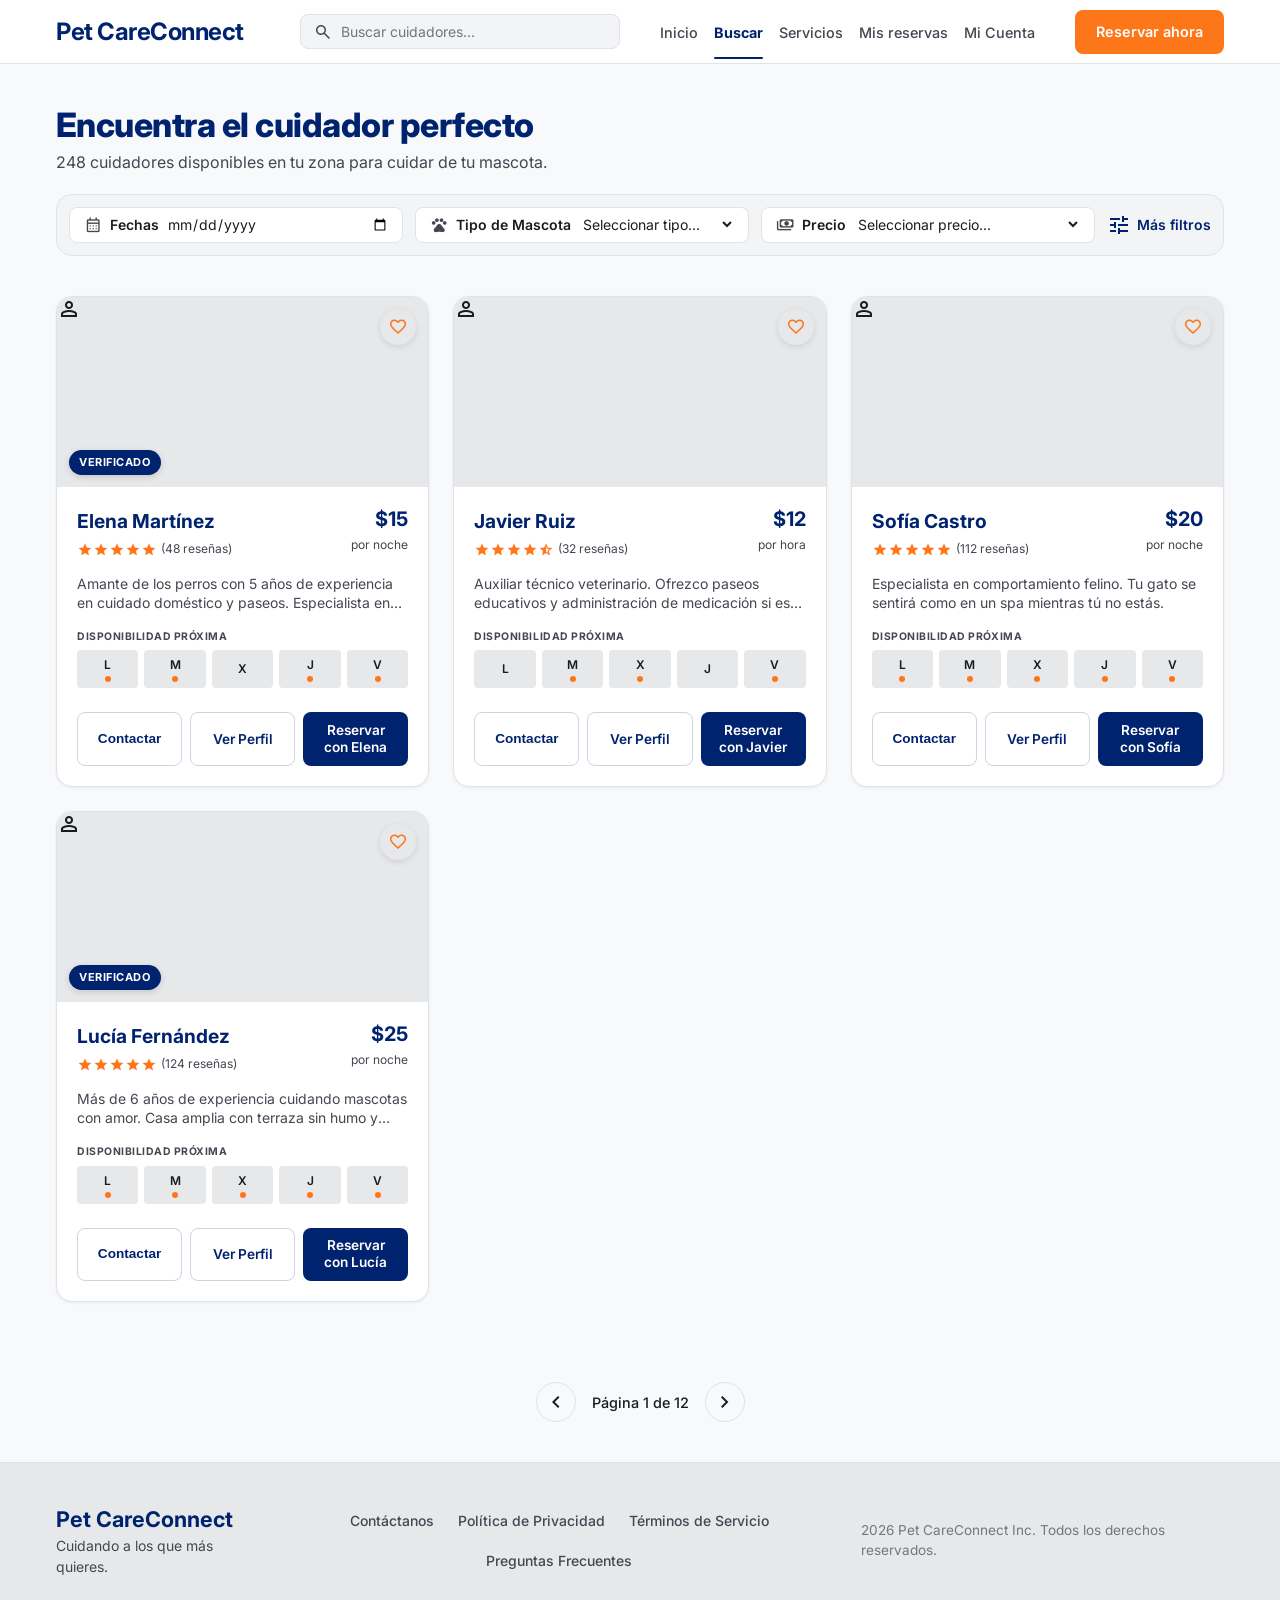
==== commit 680717ac: "feat: add sitter search and profile pages with supporting layout initialization script" ====
--- a/petCareConnect/pages/buscarCuidadores.html
+++ b/petCareConnect/pages/buscarCuidadores.html
@@ -14,6 +14,7 @@
     <script src="../js/toast.js" defer></script>
     <script src="../js/layout.js" defer></script>
     <script src="../js/auth.js" defer></script>
+    <script src="../js/bookings.js" defer></script>
 </head>
 <body>
 
@@ -116,8 +117,9 @@
                         </div>
 
                         <div class="sitter-card-actions">
-                            <button type="button" class="button button-primary action-btn contact-sitter-btn" data-sitter-name="Elena Martínez">Contactar</button>
+                            <button type="button" class="button button-outline action-btn contact-sitter-btn" data-sitter-name="Elena Martínez">Contactar</button>
                             <a href="perfilCuidador.html" class="button button-outline action-btn">Ver Perfil</a>
+                            <a href="nuevaReserva.html?sitter=elena-martinez" class="button button-primary action-btn">Reservar con Elena</a>
                         </div>
                     </div>
                 </article>
@@ -168,8 +170,9 @@
                         </div>
 
                         <div class="sitter-card-actions">
-                            <button type="button" class="button button-primary action-btn contact-sitter-btn" data-sitter-name="Javier Ruiz">Contactar</button>
+                            <button type="button" class="button button-outline action-btn contact-sitter-btn" data-sitter-name="Javier Ruiz">Contactar</button>
                             <a href="perfilCuidador.html" class="button button-outline action-btn">Ver Perfil</a>
+                            <a href="nuevaReserva.html?sitter=javier-ruiz" class="button button-primary action-btn">Reservar con Javier</a>
                         </div>
                     </div>
                 </article>
@@ -220,8 +223,63 @@
                         </div>
 
                         <div class="sitter-card-actions">
-                            <button type="button" class="button button-primary action-btn contact-sitter-btn" data-sitter-name="Sofía Castro">Contactar</button>
+                            <button type="button" class="button button-outline action-btn contact-sitter-btn" data-sitter-name="Sofía Castro">Contactar</button>
                             <a href="perfilCuidador.html" class="button button-outline action-btn">Ver Perfil</a>
+                            <a href="nuevaReserva.html?sitter=sofia-castro" class="button button-primary action-btn">Reservar con Sofía</a>
+                        </div>
+                    </div>
+                </article>
+
+                <article class="card-surface sitter-card card-hover-effect">
+                    <div class="sitter-card-media">
+                        <div class="sitter-media-placeholder">
+                            <span class="material-symbols-outlined sitter-media-icon">person</span>
+                        </div>
+
+                        <button type="button" class="favorite-btn" data-sitter-name="Lucía Fernández" aria-label="Añadir Lucía Fernández a favoritos">
+                            <span class="material-symbols-outlined favorite-icon">favorite</span>
+                        </button>
+                        <span class="verified-badge">VERIFICADO</span>
+                    </div>
+
+                    <div class="sitter-card-content">
+                        <div class="sitter-header-row">
+                            <div>
+                                <h3>Lucía Fernández</h3>
+                                <div class="rating-block">
+                                    <div class="stars">
+                                        <span class="material-symbols-outlined star-icon filled">star</span>
+                                        <span class="material-symbols-outlined star-icon filled">star</span>
+                                        <span class="material-symbols-outlined star-icon filled">star</span>
+                                        <span class="material-symbols-outlined star-icon filled">star</span>
+                                        <span class="material-symbols-outlined star-icon filled">star</span>
+                                    </div>
+                                    <span class="reviews-count">(124 reseñas)</span>
+                                </div>
+                            </div>
+                            <div class="price-block">
+                                <span class="price-val">$25</span>
+                                <span class="price-unit">por noche</span>
+                            </div>
+                        </div>
+
+                        <p class="sitter-bio">Más de 6 años de experiencia cuidando mascotas con amor. Casa amplia con terraza sin humo y atención 24/7.</p>
+
+                        <div class="availability-block">
+                            <span class="availability-title">Disponibilidad próxima</span>
+                            <div class="availability-days">
+                                <div class="day-pill active"><span class="day-label">L</span><span class="day-dot"></span></div>
+                                <div class="day-pill active"><span class="day-label">M</span><span class="day-dot"></span></div>
+                                <div class="day-pill active"><span class="day-label">X</span><span class="day-dot"></span></div>
+                                <div class="day-pill active"><span class="day-label">J</span><span class="day-dot"></span></div>
+                                <div class="day-pill active"><span class="day-label">V</span><span class="day-dot"></span></div>
+                            </div>
+                        </div>
+
+                        <div class="sitter-card-actions">
+                            <button type="button" class="button button-outline action-btn contact-sitter-btn" data-sitter-name="Lucía Fernández">Contactar</button>
+                            <a href="perfilCuidador.html" class="button button-outline action-btn">Ver Perfil</a>
+                            <a href="nuevaReserva.html?sitter=lucia-fernandez" class="button button-primary action-btn">Reservar con Lucía</a>
                         </div>
                     </div>
                 </article>
--- a/petCareConnect/css/styles.css
+++ b/petCareConnect/css/styles.css
@@ -1,3752 +1,4668 @@
-:root {
-    --primary: #00236f;
-    --primary-dark: #00164e;
-    --secondary: #9d4300;
-    --secondary-bright: #fd761a;
-    --secondary-hover: #e06000;
-
-    --bg-main: #f7f9fb;
-    --surface: #ffffff;
-    --surface-low: #f2f4f6;
-    --surface-high: #e6e8ea;
-
-    --text-main: #191c1e;
-    --text-muted: #444651;
-    --text-light: #757682;
-    --border: #e0e3e5;
-
-    --success: #15803d;
-    --success-bg: #dcfce7;
-    --error: #ba1a1a;
-    --error-bg: #ffdad6;
-    --warning: #783200;
-    --warning-bg: #ffdbca;
-
-    --font: 'Inter', system-ui, -apple-system, sans-serif;
-    --max-width: 1200px;
-    --header-h: 64px;
-
-    --primary-alpha: rgba(0, 35, 111, 0.05);
-    --primary-alpha-subtle: rgba(0, 35, 111, 0.04);
-    --primary-alpha-border: rgba(0, 35, 111, 0.2);
-
-    --radius-sm: 0.375rem;
-    --radius-md: 0.5rem;
-    --radius-lg: 0.75rem;
-    --radius-xl: 1rem;
-    --shadow-sm: 0 1px 3px rgba(0, 35, 111, 0.07);
-    --shadow-md: 0 8px 24px rgba(0, 35, 111, 0.10);
-    --transition: transform 0.18s ease, box-shadow 0.18s ease, background-color 0.18s ease, color 0.18s ease, border-color 0.18s ease;
-}
-
-*,
-*::before,
-*::after {
-    box-sizing: border-box;
-    margin: 0;
-    padding: 0;
-}
-
-body {
-    font-family: var(--font);
-    color: var(--text-main);
-    background: var(--bg-main);
-    line-height: 1.5;
-    min-height: 100vh;
-    display: flex;
-    flex-direction: column;
-    padding-top: var(--header-h);
-    padding-bottom: 70px;
-}
-
-body.login-page-body {
-    padding-bottom: 0;
-}
-
-a {
-    text-decoration: none;
-    color: inherit;
-}
-
-ul {
-    list-style: none;
-}
-
-.container {
-    width: 100%;
-    max-width: var(--max-width);
-    margin: 0 auto;
-    padding: 0 1rem;
-}
-
-.sr-only {
-    position: absolute;
-    width: 1px;
-    height: 1px;
-    padding: 0;
-    margin: -1px;
-    overflow: hidden;
-    clip: rect(0, 0, 0, 0);
-    border: 0;
-}
-
-.heading-display {
-    font-size: 2rem;
-    font-weight: 800;
-    line-height: 1.2;
-    letter-spacing: -0.02em;
-    color: var(--primary);
-}
-
-@media (min-width: 768px) {
-    .heading-display {
-        font-size: 2.25rem;
-    }
-}
-
-.heading-xl {
-    font-size: 1.85rem;
-    font-weight: 800;
-    line-height: 1.25;
-    letter-spacing: -0.015em;
-    color: var(--primary);
-}
-
-@media (min-width: 768px) {
-    .heading-xl {
-        font-size: 2.1rem;
-    }
-}
-
-.heading-lg {
-    font-size: 1.5rem;
-    font-weight: 700;
-    line-height: 1.3;
-}
-
-.heading-md {
-    font-size: 1.125rem;
-    font-weight: 700;
-    line-height: 1.4;
-}
-
-.text-body {
-    font-size: 1rem;
-    line-height: 1.5;
-}
-
-.text-small,
-.text-caption,
-.caption {
-    font-size: 0.8125rem;
-    line-height: 1.4;
-}
-
-.text-muted {
-    color: var(--text-muted);
-}
-
-.mb-0 {
-    margin: 0;
-}
-
-.mb-md {
-    margin-bottom: 1rem;
-}
-
-.icon-sm {
-    font-size: 14px;
-}
-
-.icon-filled {
-    font-variation-settings: 'FILL' 1;
-}
-
-.divider {
-    border: 0;
-    border-top: 1px solid var(--border);
-    margin: 2rem 0;
-}
-
-.form-narrow {
-    max-width: 480px;
-}
-
-.heading-danger {
-    font-size: 1.1rem;
-    color: var(--error);
-    margin-bottom: 0.5rem;
-}
-
-.flex {
-    display: flex;
-}
-
-.flex-center {
-    display: flex;
-    align-items: center;
-    justify-content: center;
-}
-
-.flex-between {
-    display: flex;
-    align-items: center;
-    justify-content: space-between;
-}
-
-.w-full {
-    width: 100%;
-}
-
-.form-control {
-    width: 100%;
-    font-family: var(--font);
-    font-size: 0.875rem;
-    color: var(--text-main);
-    background: transparent;
-    border: none;
-    outline: none;
-    transition: var(--transition);
-}
-
-.form-group {
-    display: flex;
-    flex-direction: column;
-    gap: 0.5rem;
-}
-
-.form-field {
-    display: flex;
-    align-items: center;
-    gap: 0.5rem;
-}
-
-.card-surface,
-.card,
-.login-card-container {
-    background: var(--surface);
-    border: 1px solid var(--border);
-    border-radius: var(--radius-xl);
-    box-shadow: var(--shadow-sm);
-    transition: var(--transition);
-}
-
-.card-padding,
-.card {
-    padding: 1.5rem;
-}
-
-.button,
-.btn {
-    display: inline-flex;
-    align-items: center;
-    justify-content: center;
-    min-height: 44px;
-    padding: 0.65rem 1.25rem;
-    border-radius: var(--radius-md);
-    font-weight: 600;
-    font-size: 0.9rem;
-    border: 1px solid transparent;
-    cursor: pointer;
-    transition: var(--transition);
-    line-height: 1.25;
-    text-align: center;
-    box-sizing: border-box;
-}
-
-.button-primary,
-.btn-primary {
-    background: var(--primary);
-    color: #ffffff;
-}
-
-.button-primary:hover,
-.btn-primary:hover {
-    background: var(--primary-dark);
-    transform: translateY(-1px);
-}
-
-.button-accent,
-.btn-accent,
-.button-hero-accent {
-    background: var(--secondary-bright);
-    color: #ffffff;
-}
-
-.button-accent:hover,
-.btn-accent:hover,
-.button-hero-accent:hover {
-    background: var(--secondary-hover);
-    transform: translateY(-1px);
-}
-
-.button-outline,
-.btn-outline {
-    background: transparent;
-    color: var(--primary);
-    border-color: var(--primary-alpha-border);
-}
-
-.button-outline:hover,
-.btn-outline:hover {
-    background: var(--primary-alpha);
-    transform: translateY(-1px);
-}
-
-.button-outline-full {
-    width: 100%;
-    min-height: 44px;
-    background: transparent;
-    color: var(--primary);
-    border: 1px solid var(--primary-alpha-border);
-    border-radius: var(--radius-md);
-    margin-top: 1rem;
-}
-
-.button-outline-full:hover {
-    background: var(--primary-alpha);
-    transform: translateY(-1px);
-}
-
-.button-glass {
-    background: rgba(255, 255, 255, 0.2);
-    color: #fff;
-    backdrop-filter: blur(8px);
-    -webkit-backdrop-filter: blur(8px);
-    border-color: rgba(255, 255, 255, 0.35);
-}
-
-.button-glass:hover {
-    background: rgba(255, 255, 255, 0.3);
-}
-
-.button-secondary-dim {
-    background: var(--surface-low);
-    color: var(--text-muted);
-    border: 1px solid var(--border);
-}
-
-.button-secondary-dim:hover {
-    background: var(--surface-high);
-    color: var(--text-main);
-}
-
-.button:disabled,
-.btn:disabled {
-    opacity: 0.5;
-    cursor: not-allowed;
-    transform: none !important;
-}
-
-.button > .material-symbols-outlined,
-.btn > .material-symbols-outlined {
-    font-size: 18px;
-    margin-right: 0.35rem;
-}
-
-.button-sm {
-    min-height: 36px;
-    padding: 0.35rem 0.75rem;
-    font-size: 0.8rem;
-}
-
-.button-danger {
-    color: var(--error);
-    border-color: rgba(186, 26, 26, 0.3);
-}
-
-.button-danger:hover {
-    background: var(--error-bg);
-}
-
-.button-danger-strong {
-    color: var(--error);
-    border-color: var(--error);
-}
-
-.button-danger-strong:hover {
-    background: var(--error-bg);
-}
-
-.button-primary.button-danger,
-.button-danger-fill {
-    background: var(--error);
-    color: #ffffff;
-    border-color: var(--error);
-}
-
-.button-primary.button-danger:hover,
-.button-danger-fill:hover {
-    background: #9b1515;
-    color: #ffffff;
-}
-
-.badge {
-    display: inline-block;
-    padding: 0.25rem 0.65rem;
-    border-radius: 9999px;
-    font-size: 0.7rem;
-    font-weight: 700;
-    text-transform: uppercase;
-    letter-spacing: 0.05em;
-}
-
-.badge-success {
-    background: var(--success-bg);
-    color: var(--success);
-}
-
-.search-group {
-    position: relative;
-    display: flex;
-    flex-direction: row;
-    align-items: center;
-    background: var(--surface-low);
-    border: 1px solid var(--border);
-    border-radius: var(--radius-md);
-    padding: 0.4rem 0.75rem;
-    gap: 0.5rem;
-    transition: var(--transition);
-}
-
-.search-group:focus-within {
-    border-color: var(--primary);
-    box-shadow: 0 0 0 3px rgba(0, 35, 111, 0.1);
-}
-
-.search-icon {
-    color: var(--text-muted);
-    font-size: 1.25rem;
-    flex-shrink: 0;
-    display: inline-flex;
-    align-items: center;
-    line-height: 1;
-}
-
-.search-input {
-    flex: 1;
-    width: 100%;
-    border: none;
-    background: transparent;
-    font-family: inherit;
-    font-size: 0.875rem;
-    color: var(--text-main);
-    outline: none;
-}
-
-.navbar {
-    position: fixed;
-    top: 0;
-    left: 0;
-    width: 100%;
-    height: var(--header-h);
-    background: var(--surface);
-    border-bottom: 1px solid var(--border);
-    z-index: 100;
-}
-
-.navbar-container {
-    height: 100%;
-    display: flex;
-    align-items: center;
-    justify-content: space-between;
-    gap: 0.75rem;
-    min-width: 0;
-}
-
-.brand-name {
-    font-size: 1.15rem;
-    font-weight: 700;
-    color: var(--primary);
-    letter-spacing: -0.02em;
-    white-space: nowrap;
-}
-
-.navbar .button-accent {
-    flex-shrink: 0;
-    padding: 0.5rem 0.85rem;
-    font-size: 0.8rem;
-}
-
-.main-nav,
-.search-form {
-    display: none;
-}
-
-.search-form {
-    flex: 1;
-    max-width: 320px;
-    margin-left: 1rem;
-}
-
-.main-nav ul {
-    display: flex;
-    align-items: center;
-    gap: 1rem;
-}
-
-.nav-link {
-    color: var(--text-muted);
-    font-weight: 500;
-    font-size: 0.9rem;
-    white-space: nowrap;
-    position: relative;
-    transition: var(--transition);
-}
-
-.nav-link:hover,
-.nav-link.active {
-    color: var(--primary);
-}
-
-.nav-link.active {
-    font-weight: 700;
-}
-
-.nav-link.active::after {
-    content: '';
-    position: absolute;
-    bottom: -18px;
-    left: 0;
-    width: 100%;
-    height: 2px;
-    background: var(--primary);
-    border-radius: 2px;
-}
-
-main.container {
-    flex: 1;
-    padding-top: 2.5rem;
-    padding-bottom: 2.5rem;
-    display: flex;
-    flex-direction: column;
-    gap: 2.5rem;
-}
-
-.hero-bento-grid {
-    display: grid;
-    grid-template-columns: 1fr;
-    gap: 1.5rem;
-}
-
-@media (min-width: 900px) {
-    .hero-bento-grid {
-        grid-template-columns: 8fr 4fr;
-    }
-}
-
-.hero-card {
-    position: relative;
-    border-radius: var(--radius-xl);
-    overflow: hidden;
-    background: linear-gradient(90deg, rgba(0, 22, 78, 0.82) 0%, rgba(0, 35, 111, 0.55) 50%, rgba(0, 35, 111, 0.15) 100%);
-    border: 1px solid var(--border);
-    box-shadow: var(--shadow-sm);
-    min-height: 280px;
-    display: flex;
-    flex-direction: column;
-    justify-content: center;
-    padding: 1.5rem;
-}
-
-.hero-overlay {
-    position: absolute;
-    inset: 0;
-    pointer-events: none;
-}
-
-.hero-content {
-    max-width: 480px;
-    color: #fff;
-    z-index: 2;
-}
-
-.hero-content h1 {
-    font-size: 1.6rem;
-    font-weight: 700;
-    color: #fff;
-    line-height: 1.2;
-    margin-bottom: 1rem;
-}
-
-.hero-content p {
-    font-size: 1rem;
-    color: rgba(255, 255, 255, 0.9);
-    margin-bottom: 1.5rem;
-}
-
-@media (min-width: 768px) {
-    .hero-card {
-        min-height: 380px;
-        padding: 2.5rem;
-    }
-
-    .hero-content h1 {
-        font-size: 2.1rem;
-    }
-}
-
-.hero-actions {
-    display: flex;
-    gap: 0.75rem;
-    flex-wrap: wrap;
-}
-
-.sidebar-card {
-    display: flex;
-    flex-direction: column;
-    justify-content: space-between;
-}
-
-.sidebar-header {
-    display: flex;
-    justify-content: space-between;
-    align-items: center;
-    margin-bottom: 1rem;
-}
-
-.sidebar-header h2 {
-    font-size: 1.35rem;
-    font-weight: 700;
-    color: var(--primary);
-}
-
-.icon-accent {
-    color: var(--primary);
-    font-size: 1.5rem;
-}
-
-.booking-list {
-    display: flex;
-    flex-direction: column;
-    gap: 0.75rem;
-}
-
-.booking-item {
-    display: flex;
-    align-items: center;
-    gap: 0.75rem;
-    padding: 0.75rem;
-    background: var(--surface-low);
-    border-radius: var(--radius-lg);
-    border-color: rgba(197, 197, 211, 0.2);
-    margin-bottom: 0;
-}
-
-.booking-item:hover {
-    background: var(--surface-high);
-}
-
-.booking-avatar-icon {
-    width: 48px;
-    height: 48px;
-    border-radius: 50%;
-    background: var(--surface-high);
-    display: flex;
-    align-items: center;
-    justify-content: center;
-    color: var(--text-muted);
-    flex-shrink: 0;
-}
-
-.booking-info {
-    flex: 1;
-}
-
-.booking-info h3 {
-    font-size: 0.95rem;
-    font-weight: 700;
-    color: var(--text-main);
-    margin-bottom: 2px;
-}
-
-.booking-info p {
-    font-size: 0.8rem;
-    color: var(--text-muted);
-    margin: 0;
-}
-
-.chevron-icon {
-    color: var(--text-light);
-    font-size: 1.25rem;
-}
-
-.services-section {
-    margin-top: 0.5rem;
-}
-
-.section-header {
-    display: flex;
-    align-items: baseline;
-    justify-content: space-between;
-    flex-wrap: wrap;
-    gap: 0.5rem 1rem;
-    margin-bottom: 1.5rem;
-}
-
-.section-header h2 {
-    font-size: 1.6rem;
-    font-weight: 700;
-    color: var(--primary);
-}
-
-.see-all-link {
-    color: var(--primary);
-    font-size: 0.9rem;
-    font-weight: 600;
-}
-
-.see-all-link:hover {
-    text-decoration: underline;
-}
-
-.services-grid {
-    display: grid;
-    grid-template-columns: 1fr;
-    gap: 1rem;
-}
-
-@media (min-width: 640px) {
-    .services-grid {
-        grid-template-columns: repeat(2, 1fr);
-    }
-}
-
-@media (min-width: 1024px) {
-    .services-grid {
-        grid-template-columns: repeat(4, 1fr);
-    }
-}
-
-.service-card {
-    display: flex;
-    flex-direction: column;
-    align-items: center;
-    text-align: center;
-    cursor: pointer;
-    margin-bottom: 0;
-    color: inherit;
-}
-
-.service-card:hover {
-    transform: translateY(-2px);
-    box-shadow: var(--shadow-md);
-    border-color: rgba(0, 35, 111, 0.2);
-}
-
-.service-icon-wrapper {
-    width: 64px;
-    height: 64px;
-    border-radius: 50%;
-    background: rgba(0, 35, 111, 0.05);
-    display: flex;
-    align-items: center;
-    justify-content: center;
-    margin-bottom: 1rem;
-    color: var(--primary);
-    transition: var(--transition);
-}
-
-.service-card:hover .service-icon-wrapper {
-    background: var(--primary);
-    color: #fff;
-}
-
-.service-icon-wrapper .material-symbols-outlined {
-    font-size: 32px;
-}
-
-.service-card h3 {
-    font-size: 1rem;
-    font-weight: 700;
-    margin-bottom: 0.25rem;
-}
-
-.service-card p {
-    font-size: 0.85rem;
-    color: var(--text-muted);
-    margin: 0;
-}
-
-.footer {
-    background: var(--surface-high);
-    border-top: 1px solid var(--border);
-    margin-top: auto;
-    padding: 2.5rem 0;
-}
-
-.footer-container {
-    display: flex;
-    flex-direction: column;
-    gap: 1.5rem;
-    align-items: center;
-}
-
-@media (min-width: 768px) {
-    .footer-container {
-        flex-direction: row;
-        justify-content: space-between;
-    }
-}
-
-.footer-brand h2 {
-    font-size: 1.35rem;
-    font-weight: 700;
-    color: var(--primary);
-}
-
-.footer-brand p {
-    font-size: 0.875rem;
-    color: var(--text-muted);
-}
-
-.footer-nav ul {
-    display: flex;
-    flex-wrap: wrap;
-    justify-content: center;
-    gap: 1rem 1.5rem;
-}
-
-.footer-nav a {
-    color: var(--text-muted);
-    font-size: 0.875rem;
-    font-weight: 500;
-}
-
-.footer-nav a:hover {
-    color: var(--primary);
-    text-decoration: underline;
-}
-
-.footer-copyright {
-    font-size: 0.85rem;
-    color: var(--text-light);
-}
-
-.mobile-nav {
-    display: flex;
-    position: fixed;
-    bottom: 0;
-    left: 0;
-    width: 100%;
-    height: 60px;
-    background: var(--surface);
-    border-top: 1px solid var(--border);
-    z-index: 100;
-    justify-content: space-around;
-    align-items: center;
-    padding: 0 1rem;
-}
-
-@media (min-width: 1024px) {
-    .brand-name {
-        font-size: 1.5rem;
-    }
-
-    .navbar .button-accent {
-        padding: 0.6rem 1.25rem;
-        font-size: 0.9rem;
-    }
-
-    .main-nav {
-        display: block;
-    }
-
-    .search-form {
-        display: block;
-        min-width: 0;
-    }
-
-    .mobile-nav {
-        display: none;
-    }
-
-    body {
-        padding-bottom: 0;
-    }
-}
-
-.mobile-nav-item {
-    display: flex;
-    flex-direction: column;
-    align-items: center;
-    color: var(--text-muted);
-    font-size: 0.65rem;
-    font-weight: 600;
-    text-transform: uppercase;
-    gap: 2px;
-    transition: var(--transition);
-}
-
-.mobile-nav-item.active {
-    color: var(--primary);
-    font-weight: 700;
-}
-
-.mobile-nav-item .material-symbols-outlined {
-    font-size: 22px;
-    font-variation-settings: 'FILL' 0;
-    transition: var(--transition);
-}
-
-.mobile-nav-item.active .material-symbols-outlined {
-    font-variation-settings: 'FILL' 1;
-}
-
-.services-hero-banner {
-    background-color: var(--surface-low);
-    padding: 2rem 0;
-    margin-bottom: 2rem;
-    border-bottom: 1px solid var(--border);
-}
-
-@media (min-width: 768px) {
-    .services-hero-banner {
-        padding: 3rem 0;
-        margin-bottom: 2.5rem;
-    }
-}
-
-.hero-text-block {
-    max-width: 680px;
-}
-
-.hero-text-block h1 {
-    font-size: 2.1rem;
-    font-weight: 700;
-    color: var(--primary);
-    line-height: 1.25;
-    margin-bottom: 0.75rem;
-    letter-spacing: -0.01em;
-}
-
-.hero-text-block p {
-    font-size: 1.1rem;
-    color: var(--text-muted);
-    line-height: 1.6;
-}
-
-.catalog-section {
-    margin-bottom: 3.5rem;
-}
-
-.catalog-grid {
-    display: grid;
-    grid-template-columns: 1fr;
-    gap: 1.5rem;
-    width: 100%;
-}
-
-@media (min-width: 640px) {
-    .catalog-grid {
-        grid-template-columns: repeat(2, 1fr);
-    }
-}
-
-@media (min-width: 1024px) {
-    .catalog-grid {
-        grid-template-columns: repeat(4, 1fr);
-    }
-}
-
-.catalog-card {
-    display: flex;
-    flex-direction: column;
-    justify-content: space-between;
-    min-height: 250px;
-    height: 100%;
-    scroll-margin-top: calc(var(--header-h) + 1rem);
-}
-
-.catalog-card:hover {
-    transform: translateY(-3px);
-    box-shadow: var(--shadow-md);
-    border-color: var(--primary-alpha-border);
-}
-
-.catalog-card-header {
-    display: flex;
-    flex-direction: column;
-    gap: 0.75rem;
-}
-
-.catalog-card-title-row {
-    display: flex;
-    justify-content: space-between;
-    align-items: center;
-    flex-wrap: wrap;
-    gap: 0.5rem;
-}
-
-.catalog-card-title-row h3 {
-    font-size: 1.2rem;
-    font-weight: 700;
-    color: var(--primary);
-    margin: 0;
-    min-width: 0;
-    flex: 1;
-}
-
-.badge-popular {
-    background-color: var(--primary-dark);
-    color: #ffffff;
-    padding: 3px 10px;
-    border-radius: 9999px;
-    font-size: 0.7rem;
-    font-weight: 700;
-    letter-spacing: 0.03em;
-}
-
-.catalog-card-desc {
-    font-size: 0.9rem;
-    color: var(--text-muted);
-    line-height: 1.5;
-}
-
-.catalog-card-footer {
-    display: flex;
-    justify-content: space-between;
-    align-items: center;
-    flex-wrap: wrap;
-    gap: 0.5rem;
-    padding-top: 1rem;
-    border-top: 1px solid var(--border);
-    margin-top: 1.25rem;
-}
-
-.catalog-price {
-    font-size: 0.95rem;
-    font-weight: 700;
-    color: var(--text-main);
-}
-
-.catalog-btn {
-    padding: 0.45rem 1rem;
-    font-size: 0.85rem;
-    border-radius: var(--radius-md);
-}
-
-.guarantees-section {
-    margin-bottom: 3.5rem;
-}
-
-.guarantees-main-title {
-    font-size: 1.6rem;
-    font-weight: 700;
-    color: var(--primary);
-    margin-bottom: 1.5rem;
-}
-
-.guarantees-grid {
-    display: grid;
-    grid-template-columns: repeat(1, 1fr);
-    gap: 1.5rem;
-}
-
-@media (min-width: 768px) {
-    .guarantees-grid {
-        grid-template-columns: repeat(3, 1fr);
-    }
-}
-
-.guarantee-card {
-    display: flex;
-    flex-direction: column;
-    gap: 0.75rem;
-}
-
-.guarantee-icon-box {
-    width: 48px;
-    height: 48px;
-    border-radius: 50%;
-    background-color: rgba(0, 35, 111, 0.06);
-    color: var(--primary);
-    display: flex;
-    align-items: center;
-    justify-content: center;
-}
-
-.guarantee-icon-box .material-symbols-outlined {
-    font-size: 24px;
-}
-
-.guarantee-card h3 {
-    font-size: 1.1rem;
-    font-weight: 700;
-    color: var(--primary);
-    margin: 0;
-}
-
-.guarantee-card p {
-    font-size: 0.875rem;
-    color: var(--text-muted);
-    margin: 0;
-}
-
-.search-header-section {
-    display: flex;
-    flex-direction: column;
-    gap: 1.25rem;
-}
-
-.search-title-block h1 {
-    color: var(--primary);
-}
-
-.search-title-block p {
-    margin-top: 0.25rem;
-}
-
-.filter-fieldset {
-    border: none;
-    padding: 0;
-    margin: 0;
-}
-
-.filter-pills-row {
-    display: flex;
-    flex-wrap: wrap;
-    align-items: center;
-    gap: 0.75rem;
-    background: var(--surface-low);
-    padding: 0.75rem;
-    border-radius: var(--radius-xl);
-    border: 1px solid var(--border);
-}
-
-.filter-pill {
-    display: flex;
-    align-items: center;
-    gap: 0.5rem;
-    min-width: 0;
-    width: 100%;
-    background: var(--surface);
-    padding: 0.4rem 0.85rem;
-    border-radius: var(--radius-md);
-    border: 1px solid var(--border);
-    font-size: 0.875rem;
-}
-
-.filter-icon {
-    font-size: 1.15rem;
-    color: var(--text-muted);
-    flex-shrink: 0;
-}
-
-.filter-label {
-    font-weight: 600;
-    color: var(--text-main);
-    font-size: 0.875rem;
-    flex-shrink: 0;
-}
-
-.filter-pill .form-control,
-.filter-input,
-.filter-select {
-    width: auto;
-    flex: 1;
-    min-width: 0;
-    cursor: pointer;
-}
-
-.button-more-filters {
-    margin-left: 0;
-    width: 100%;
-    justify-content: center;
-    padding: 0.5rem 0;
-    background: transparent;
-    border: none;
-    color: var(--primary);
-    font-family: inherit;
-    font-size: 0.875rem;
-    font-weight: 600;
-    display: flex;
-    align-items: center;
-    gap: 0.35rem;
-    cursor: pointer;
-    transition: var(--transition);
-}
-
-.button-more-filters:hover {
-    text-decoration: underline;
-}
-
-@media (min-width: 640px) {
-    .filter-pill {
-        width: auto;
-        flex: 1 1 200px;
-    }
-
-    .button-more-filters {
-        margin-left: auto;
-        width: auto;
-        flex: 0 0 auto;
-        padding: 0;
-    }
-}
-
-.sitters-section {
-    width: 100%;
-}
-
-.sitters-grid {
-    display: grid;
-    grid-template-columns: repeat(1, 1fr);
-    gap: 1.5rem;
-    width: 100%;
-}
-
-@media (min-width: 640px) {
-    .sitters-grid {
-        grid-template-columns: repeat(2, 1fr);
-    }
-}
-
-@media (min-width: 1024px) {
-    .sitters-grid {
-        grid-template-columns: repeat(3, 1fr);
-    }
-}
-
-.sitter-card {
-    overflow: hidden;
-    display: flex;
-    flex-direction: column;
-    height: 100%;
-}
-
-.sitter-card:hover {
-    transform: translateY(-2px);
-    box-shadow: var(--shadow-md);
-    border-color: var(--primary-alpha-border);
-}
-
-.sitter-card-media {
-    position: relative;
-    width: 100%;
-    height: 190px;
-    overflow: hidden;
-    background: var(--surface-high);
-}
-
-.sitter-card-img {
-    width: 100%;
-    height: 100%;
-    object-fit: cover;
-    transition: transform 0.4s ease;
-}
-
-.sitter-card:hover .sitter-card-img {
-    transform: scale(1.04);
-}
-
-.favorite-btn {
-    position: absolute;
-    top: 12px;
-    right: 12px;
-    width: 36px;
-    height: 36px;
-    border-radius: 50%;
-    background: rgba(255, 255, 255, 0.85);
-    backdrop-filter: blur(4px);
-    -webkit-backdrop-filter: blur(4px);
-    border: none;
-    display: flex;
-    align-items: center;
-    justify-content: center;
-    cursor: pointer;
-    box-shadow: 0 2px 6px rgba(0, 0, 0, 0.1);
-    transition: var(--transition);
-}
-
-.favorite-btn:hover {
-    background: rgba(255, 255, 255, 1);
-}
-
-.favorite-icon {
-    color: var(--secondary-bright);
-    font-size: 20px;
-}
-
-.verified-badge {
-    position: absolute;
-    bottom: 12px;
-    left: 12px;
-    background: var(--primary);
-    color: #ffffff;
-    padding: 4px 10px;
-    border-radius: 9999px;
-    font-size: 11px;
-    font-weight: 700;
-    letter-spacing: 0.05em;
-    box-shadow: 0 2px 6px rgba(0, 0, 0, 0.15);
-}
-
-.sitter-card-content {
-    padding: 1.25rem;
-    display: flex;
-    flex-direction: column;
-    gap: 1rem;
-    flex: 1;
-    justify-content: space-between;
-}
-
-.sitter-header-row {
-    display: flex;
-    justify-content: space-between;
-    align-items: flex-start;
-    gap: 0.75rem;
-    min-width: 0;
-}
-
-.sitter-header-row > div:first-child {
-    min-width: 0;
-    flex: 1;
-}
-
-.sitter-header-row h3 {
-    font-size: 1.2rem;
-    font-weight: 700;
-    color: var(--primary);
-    margin: 0;
-    overflow-wrap: anywhere;
-}
-
-.rating-block {
-    display: flex;
-    align-items: center;
-    flex-wrap: wrap;
-    gap: 4px;
-    margin-top: 4px;
-}
-
-.stars {
-    display: flex;
-    color: var(--secondary-bright);
-}
-
-.star-icon {
-    font-size: 16px;
-}
-
-.star-icon.filled {
-    font-variation-settings: 'FILL' 1;
-}
-
-.reviews-count {
-    font-size: 0.75rem;
-    color: var(--text-muted);
-}
-
-.price-block {
-    flex-shrink: 0;
-    text-align: right;
-}
-
-.price-val {
-    display: block;
-    font-size: 1.25rem;
-    font-weight: 700;
-    color: var(--primary);
-    line-height: 1.2;
-}
-
-.price-unit {
-    font-size: 0.75rem;
-    color: var(--text-muted);
-}
-
-.sitter-bio {
-    font-size: 0.875rem;
-    color: var(--text-muted);
-    line-height: 1.4;
-    display: -webkit-box;
-    -webkit-line-clamp: 2;
-    -webkit-box-orient: vertical;
-    overflow: hidden;
-}
-
-.availability-block {
-    display: flex;
-    flex-direction: column;
-    gap: 6px;
-}
-
-.availability-title {
-    font-size: 0.65rem;
-    font-weight: 700;
-    color: var(--text-muted);
-    text-transform: uppercase;
-    letter-spacing: 0.05em;
-}
-
-.availability-days {
-    display: flex;
-    gap: 6px;
-}
-
-.day-pill {
-    flex: 1;
-    background: var(--surface-high);
-    padding: 6px 0;
-    border-radius: 4px;
-    text-align: center;
-    font-size: 0.75rem;
-    font-weight: 600;
-    color: var(--text-main);
-    position: relative;
-    display: flex;
-    flex-direction: column;
-    align-items: center;
-    justify-content: center;
-    min-height: 32px;
-}
-
-.day-dot {
-    width: 6px;
-    height: 6px;
-    background-color: var(--secondary-bright);
-    border-radius: 50%;
-    margin-top: 2px;
-}
-
-.sitter-card-actions {
-    display: flex;
-    gap: 8px;
-    margin-top: auto;
-    padding-top: 0.5rem;
-}
-
-.action-btn {
-    flex: 1;
-    padding: 0.55rem 0.75rem;
-    font-size: 0.85rem;
-}
-
-.pagination-nav {
-    margin-top: 2.5rem;
-    display: flex;
-    justify-content: center;
-    align-items: center;
-}
-
-.pagination-list {
-    display: flex;
-    align-items: center;
-    gap: 1rem;
-    list-style: none;
-}
-
-.pagination-btn {
-    width: 40px;
-    height: 40px;
-    border-radius: 50%;
-    border: 1px solid var(--border);
-    display: flex;
-    align-items: center;
-    justify-content: center;
-    color: var(--text-main);
-    transition: var(--transition);
-    text-decoration: none;
-}
-
-.pagination-btn:hover {
-    background-color: var(--surface-low);
-}
-
-.pagination-info {
-    font-size: 0.9rem;
-    font-weight: 500;
-    color: var(--text-main);
-}
-
-.bookings-main {
-    gap: 2rem;
-    padding-bottom: 3.5rem;
-}
-
-.bookings-header-section {
-    margin-bottom: 0.5rem;
-}
-
-.bookings-title {
-    font-size: 2rem;
-    font-weight: 700;
-    color: var(--text-main);
-    line-height: 1.25;
-    letter-spacing: -0.01em;
-    margin-bottom: 0.35rem;
-}
-
-.bookings-subtitle {
-    font-size: 1rem;
-    color: var(--text-muted);
-}
-
-.bookings-columns-grid {
-    display: grid;
-    grid-template-columns: 1fr;
-    gap: 1.5rem;
-    align-items: start;
-}
-
-@media (min-width: 640px) {
-    .bookings-columns-grid {
-        grid-template-columns: repeat(2, 1fr);
-    }
-}
-
-@media (min-width: 1024px) {
-    .bookings-columns-grid {
-        grid-template-columns: repeat(3, 1fr);
-    }
-}
-
-.bookings-column {
-    display: flex;
-    flex-direction: column;
-    gap: 1rem;
-}
-
-.column-header {
-    border-bottom: 1px solid var(--border);
-    padding-bottom: 0.65rem;
-    margin-bottom: 0.25rem;
-}
-
-.column-title {
-    font-size: 1.35rem;
-    font-weight: 700;
-    color: var(--text-main);
-    display: flex;
-    align-items: center;
-    gap: 0.5rem;
-    margin: 0;
-}
-
-.column-title-muted {
-    color: var(--text-muted);
-}
-
-.badge-count {
-    display: inline-flex;
-    align-items: center;
-    justify-content: center;
-    font-size: 0.75rem;
-    font-weight: 700;
-    padding: 0.15rem 0.6rem;
-    border-radius: 9999px;
-    line-height: 1;
-}
-
-.badge-activas {
-    background-color: var(--primary);
-    color: #ffffff;
-}
-
-.badge-pasadas {
-    background-color: var(--surface-high);
-    color: var(--text-muted);
-}
-
-.badge-canceladas {
-    background-color: #ffdad6;
-    color: #93000a;
-}
-
-.column-cards {
-    display: flex;
-    flex-direction: column;
-    gap: 1rem;
-}
-
-.booking-card {
-    padding: 1.25rem;
-    display: flex;
-    flex-direction: column;
-    gap: 1rem;
-}
-
-.card-hover-effect:hover {
-    box-shadow: 0px 4px 14px rgba(0, 35, 111, 0.08);
-    transform: translateY(-2px);
-}
-
-.booking-card-past {
-    opacity: 0.88;
-}
-
-.booking-card-cancelled {
-    background-color: var(--surface-low);
-    border-color: rgba(197, 197, 211, 0.5);
-    opacity: 0.75;
-}
-
-.card-top-row {
-    display: flex;
-    justify-content: space-between;
-    align-items: flex-start;
-    flex-wrap: wrap;
-    gap: 0.5rem;
-}
-
-.card-provider-info {
-    display: flex;
-    align-items: center;
-    gap: 0.75rem;
-    min-width: 0;
-    flex: 1 1 12rem;
-}
-
-.avatar-circle {
-    width: 44px;
-    height: 44px;
-    border-radius: 50%;
-    background-color: var(--surface-high);
-    display: flex;
-    align-items: center;
-    justify-content: center;
-    flex-shrink: 0;
-    color: var(--text-muted);
-    position: relative;
-    overflow: hidden;
-}
-
-.avatar-circle::before {
-    font-family: 'Material Symbols Outlined';
-    font-size: 24px;
-}
-
-.avatar-walker::before {
-    content: 'directions_walk';
-}
-
-.avatar-grooming::before {
-    content: 'content_cut';
-}
-
-.avatar-sitter::before {
-    content: 'home_work';
-}
-
-.avatar-vet::before {
-    content: 'medical_services';
-}
-
-.avatar-trainer::before {
-    content: 'pets';
-}
-
-.avatar-circle.grayscale {
-    filter: grayscale(100%);
-    opacity: 0.7;
-}
-
-.provider-text {
-    display: flex;
-    flex-direction: column;
-    min-width: 0;
-}
-
-.card-service-title {
-    font-size: 1rem;
-    font-weight: 700;
-    color: var(--text-main);
-    line-height: 1.3;
-    margin: 0;
-    overflow-wrap: anywhere;
-}
-
-.card-service-title.text-muted {
-    color: var(--text-muted);
-}
-
-.card-provider-name {
-    font-size: 0.85rem;
-    color: var(--text-muted);
-    margin: 0;
-}
-
-.status-badge {
-    font-size: 0.75rem;
-    font-weight: 600;
-    padding: 0.25rem 0.6rem;
-    border-radius: var(--radius-sm);
-    line-height: 1.2;
-    white-space: nowrap;
-    margin: 0;
-}
-
-.status-badge strong {
-    display: none;
-}
-
-.badge-en-progreso {
-    background-color: #ffdbca;
-    color: #783200;
-}
-
-.badge-manana {
-    background-color: var(--surface-high);
-    color: var(--text-muted);
-}
-
-.card-details-list {
-    display: flex;
-    flex-direction: column;
-    gap: 0.4rem;
-}
-
-.detail-item {
-    font-size: 0.875rem;
-    color: var(--text-muted);
-    display: flex;
-    align-items: center;
-    line-height: 1.4;
-    margin: 0;
-}
-
-.detail-item strong {
-    font-weight: 600;
-    color: var(--text-main);
-    margin-right: 0.25rem;
-}
-
-.detail-fecha::before {
-    content: 'calendar_today';
-    font-family: 'Material Symbols Outlined';
-    font-size: 18px;
-    margin-right: 8px;
-    color: var(--text-muted);
-    flex-shrink: 0;
-}
-
-.detail-fecha strong {
-    display: none;
-}
-
-.detail-mascota::before {
-    content: 'pets';
-    font-family: 'Material Symbols Outlined';
-    font-size: 18px;
-    margin-right: 8px;
-    color: var(--text-muted);
-    flex-shrink: 0;
-}
-
-.detail-rating-row {
-    display: flex;
-    align-items: center;
-    gap: 0.75rem;
-}
-
-.detail-rating::before {
-    content: 'star';
-    font-family: 'Material Symbols Outlined';
-    font-variation-settings: 'FILL' 1;
-    font-size: 18px;
-    margin-right: 4px;
-    color: var(--secondary-bright);
-    flex-shrink: 0;
-}
-
-.detail-rating strong {
-    display: none;
-}
-
-.detail-rating {
-    font-weight: 700;
-    color: var(--secondary-bright);
-}
-
-.detail-estado-completada strong {
-    display: none;
-}
-
-.detail-cancelada {
-    color: var(--error, #ba1a1a);
-    font-weight: 700;
-}
-
-.detail-cancelada::before {
-    content: 'cancel';
-    font-family: 'Material Symbols Outlined';
-    font-size: 18px;
-    margin-right: 8px;
-    color: var(--error, #ba1a1a);
-    flex-shrink: 0;
-}
-
-.detail-cancelada strong {
-    display: none;
-}
-
-.detail-estaba-para::before {
-    content: 'calendar_today';
-    font-family: 'Material Symbols Outlined';
-    font-size: 18px;
-    margin-right: 8px;
-    color: var(--text-muted);
-    flex-shrink: 0;
-}
-
-.card-actions-grid {
-    display: grid;
-    gap: 0.5rem;
-    margin-top: 0.25rem;
-}
-
-.card-actions-grid.two-cols {
-    grid-template-columns: 1fr;
-}
-
-@media (min-width: 400px) {
-    .card-actions-grid.two-cols {
-        grid-template-columns: repeat(2, 1fr);
-    }
-}
-
-.card-actions-grid.full-width {
-    grid-template-columns: 1fr;
-}
-
-.card-actions-grid .button {
-    width: 100%;
-    padding: 0.5rem 0.75rem;
-    font-size: 0.85rem;
-    font-weight: 600;
-    gap: 0.35rem;
-}
-
-.btn-seguimiento::before {
-    content: 'location_on';
-    font-family: 'Material Symbols Outlined';
-    font-size: 18px;
-}
-
-.btn-contacto::before {
-    content: 'chat';
-    font-family: 'Material Symbols Outlined';
-    font-size: 18px;
-}
-
-.btn-reagendar::before {
-    content: 'event_repeat';
-    font-family: 'Material Symbols Outlined';
-    font-size: 18px;
-}
-
-.button-secondary-dim {
-    background-color: var(--surface-high);
-    color: var(--text-muted);
-    border: 1px solid transparent;
-}
-
-.button-secondary-dim:hover {
-    background-color: var(--border);
-    color: var(--text-main);
-}
-
-.login-page-body {
-    min-height: 100vh;
-    display: flex;
-    flex-direction: column;
-    justify-content: center;
-    background-color: var(--bg-main);
-    padding-top: 0;
-    padding-bottom: 0;
-}
-
-.login-main-container {
-    flex: 1;
-    display: flex;
-    flex-direction: column;
-    align-items: center;
-    justify-content: center;
-    padding: 2rem 1rem;
-    width: 100%;
-}
-
-.login-wrapper {
-    width: 100%;
-    max-width: 440px;
-    margin: 0 auto;
-    display: flex;
-    flex-direction: column;
-    gap: 1.5rem;
-}
-
-.login-header-block {
-    text-align: center;
-    display: flex;
-    flex-direction: column;
-    align-items: center;
-}
-
-.login-back-link {
-    font-size: 0.85rem;
-    font-weight: 600;
-    color: var(--primary);
-    margin-bottom: 0.75rem;
-}
-
-.login-back-link:hover {
-    text-decoration: underline;
-}
-
-.login-brand-link,
-.login-logo-title-row {
-    display: flex;
-    align-items: center;
-    justify-content: center;
-    gap: 0.5rem;
-    margin-bottom: 0.35rem;
-    color: inherit;
-}
-
-.login-logo-icon {
-    font-size: 2.2rem;
-    color: var(--primary);
-    font-variation-settings: 'FILL' 1;
-}
-
-.login-header-block h1 {
-    font-size: 2rem;
-    font-weight: 800;
-    color: var(--primary);
-    letter-spacing: -0.02em;
-    margin: 0;
-}
-
-.login-header-block p {
-    font-size: 0.95rem;
-    color: var(--text-muted);
-    margin: 0;
-}
-
-.login-card-container {
-    width: 100%;
-    margin-top: 1.25rem;
-    padding: 1.25rem;
-    text-align: left;
-    box-shadow: 0 4px 16px rgba(0, 35, 111, 0.05);
-}
-
-@media (min-width: 480px) {
-    .login-card-container {
-        padding: 2rem;
-    }
-}
-
-.login-fieldset {
-    border: none;
-    padding: 0;
-    margin: 0;
-    display: flex;
-    flex-direction: column;
-    gap: 1rem;
-}
-
-.login-form-item {
-    margin: 0;
-    display: flex;
-    flex-direction: column;
-    gap: 0.35rem;
-}
-
-.login-form-item label {
-    font-size: 0.875rem;
-    font-weight: 600;
-    color: var(--text-main);
-}
-
-.password-label-row {
-    display: flex;
-    justify-content: space-between;
-    align-items: center;
-    flex-wrap: wrap;
-    gap: 0.25rem 0.75rem;
-}
-
-.forgot-password-link {
-    font-size: 0.85rem;
-    color: var(--secondary-bright);
-    font-weight: 600;
-    text-decoration: none;
-    transition: var(--transition);
-}
-
-.forgot-password-link:hover {
-    text-decoration: underline;
-}
-
-.input-icon-wrapper {
-    position: relative;
-    display: flex;
-    align-items: center;
-    width: 100%;
-}
-
-.input-left-icon {
-    position: absolute;
-    left: 0.75rem;
-    color: var(--text-light);
-    font-size: 1.25rem;
-    pointer-events: none;
-}
-
-.input,
-.login-input {
-    width: 100%;
-    padding: 0.7rem 0.85rem;
-    background: var(--bg-main);
-    border: 1px solid var(--border);
-    border-radius: var(--radius-md);
-    font-size: 0.9rem;
-    font-family: inherit;
-    color: var(--text-main);
-    outline: none;
-    transition: var(--transition);
-}
-
-.input:focus,
-.login-input:focus {
-    border-color: var(--primary);
-    background: var(--surface);
-    box-shadow: 0 0 0 3px rgba(0, 35, 111, 0.1);
-}
-
-.input-icon-wrapper .input,
-.input-icon-wrapper .login-input {
-    padding-left: 2.5rem;
-}
-
-select.input,
-select.login-input {
-    min-height: 42px;
-    height: 42px;
-}
-
-textarea.input,
-textarea.login-input {
-    min-height: 64px;
-    height: auto;
-    resize: vertical;
-}
-
-.toggle-password-btn {
-    position: absolute;
-    right: 0.75rem;
-    background: transparent;
-    border: none;
-    color: var(--text-light);
-    cursor: pointer;
-    display: flex;
-    align-items: center;
-    justify-content: center;
-    font-size: 1.2rem;
-    padding: 0;
-    transition: var(--transition);
-}
-
-.toggle-password-btn:hover {
-    color: var(--primary);
-}
-
-.remember-checkbox-item {
-    display: flex;
-    align-items: center;
-    gap: 0.5rem;
-    margin: 0.25rem 0;
-}
-
-.remember-checkbox-item input[type="checkbox"] {
-    width: 18px;
-    height: 18px;
-    accent-color: var(--primary);
-    cursor: pointer;
-}
-
-.remember-checkbox-item label {
-    font-size: 0.875rem;
-    color: var(--text-muted);
-    cursor: pointer;
-}
-
-.login-submit-btn {
-    width: 100%;
-    padding: 0.75rem 1.25rem;
-    background-color: var(--primary);
-    color: #ffffff;
-    border: none;
-    border-radius: var(--radius-md);
-    font-size: 0.95rem;
-    font-weight: 700;
-    cursor: pointer;
-    display: flex;
-    align-items: center;
-    justify-content: center;
-    gap: 0.5rem;
-    transition: var(--transition);
-    margin-top: 0.5rem;
-}
-
-.login-submit-btn:hover {
-    background-color: var(--primary-dark);
-    transform: translateY(-1px);
-}
-
-.register-prompt-section {
-    text-align: center;
-    margin-top: 0.5rem;
-}
-
-.register-prompt-section h2 {
-    font-size: 0.95rem;
-    font-weight: 400;
-    color: var(--text-muted);
-    display: inline;
-    margin: 0;
-}
-
-.register-prompt-section a {
-    color: var(--secondary-bright);
-    font-weight: 700;
-    text-decoration: none;
-    margin-left: 0.35rem;
-    transition: var(--transition);
-}
-
-.register-prompt-section a:hover {
-    text-decoration: underline;
-}
-
-.login-footer {
-    width: 100%;
-    padding: 1.5rem 0;
-    text-align: center;
-    border-top: 1px solid var(--border);
-    margin-top: auto;
-}
-
-.login-footer p {
-    font-size: 0.8rem;
-    color: var(--text-light);
-    margin: 0;
-}
-
-.profile-page-wrapper {
-    flex: 1;
-    padding-top: 2rem;
-    padding-bottom: 3.5rem;
-}
-
-.profile-layout-grid {
-    display: grid;
-    grid-template-columns: 1fr;
-    gap: 1.5rem;
-    align-items: start;
-}
-
-.profile-main-content {
-    display: flex;
-    flex-direction: column;
-    gap: 1.5rem;
-}
-
-.profile-back-row {
-    margin: 0;
-}
-
-.profile-sidebar-content {
-    display: flex;
-    flex-direction: column;
-    gap: 1.5rem;
-    order: -1;
-}
-
-@media (min-width: 1024px) {
-    .profile-layout-grid {
-        grid-template-columns: 8fr 4fr;
-    }
-
-    .profile-sidebar-content {
-        order: 0;
-    }
-}
-
-.profile-header-card {
-    position: relative;
-    background: var(--surface);
-    border: 1px solid var(--border);
-    border-radius: var(--radius-xl);
-}
-
-.profile-header-layout {
-    display: flex;
-    flex-direction: column;
-    gap: 1.25rem;
-}
-
-@media (min-width: 640px) {
-    .profile-header-layout {
-        flex-direction: row;
-        align-items: flex-start;
-    }
-}
-
-.profile-avatar-block {
-    position: relative;
-    width: 120px;
-    height: 120px;
-    flex-shrink: 0;
-}
-
-.profile-avatar-circle {
-    width: 100%;
-    height: 100%;
-    border-radius: var(--radius-xl);
-    background: linear-gradient(135deg, var(--primary), var(--primary-dark));
-    display: flex;
-    align-items: center;
-    justify-content: center;
-    color: #ffffff;
-    box-shadow: var(--shadow-sm);
-}
-
-.profile-avatar-circle .avatar-icon {
-    font-size: 64px;
-}
-
-.profile-verified-badge {
-    position: absolute;
-    bottom: -6px;
-    right: -6px;
-    background: var(--success-bg, #dcfce7);
-    color: var(--success, #15803d);
-    border: 2px solid var(--surface);
-    border-radius: 50%;
-    font-size: 20px;
-    padding: 2px;
-    font-variation-settings: 'FILL' 1;
-}
-
-.profile-header-info {
-    flex: 1;
-    display: flex;
-    flex-direction: column;
-    gap: 0.75rem;
-}
-
-.profile-name-rating-row {
-    display: flex;
-    flex-direction: column;
-    gap: 0.5rem;
-}
-
-@media (min-width: 640px) {
-    .profile-name-rating-row {
-        flex-direction: row;
-        justify-content: space-between;
-        align-items: flex-start;
-    }
-}
-
-.profile-name-title {
-    font-size: 1.8rem;
-    font-weight: 700;
-    color: var(--primary);
-    line-height: 1.2;
-    margin: 0;
-}
-
-.profile-location {
-    font-size: 0.95rem;
-    color: var(--text-muted);
-    display: flex;
-    align-items: center;
-    gap: 0.25rem;
-    margin-top: 0.25rem;
-}
-
-.profile-location .icon {
-    color: var(--secondary);
-    font-size: 1.1rem;
-}
-
-.profile-rating-badge {
-    display: inline-flex;
-    align-items: center;
-    gap: 0.35rem;
-    background-color: rgba(253, 118, 26, 0.12);
-    padding: 0.35rem 0.75rem;
-    border-radius: 9999px;
-    color: var(--secondary);
-    align-self: flex-start;
-    margin: 0;
-}
-
-.profile-rating-badge .star-icon {
-    font-size: 1.1rem;
-    font-variation-settings: 'FILL' 1;
-}
-
-.profile-rating-badge .rating-text {
-    font-size: 0.875rem;
-    font-weight: 700;
-    color: var(--text-main);
-}
-
-.profile-verified-subtext {
-    display: none;
-}
-
-.profile-tags-list {
-    display: flex;
-    flex-wrap: wrap;
-    gap: 0.5rem;
-    margin-top: 0.25rem;
-}
-
-.profile-tag-pill {
-    background-color: var(--surface-low);
-    color: var(--text-muted);
-    font-size: 0.75rem;
-    font-weight: 600;
-    padding: 0.3rem 0.65rem;
-    border-radius: var(--radius-md);
-    border: 1px solid rgba(197, 197, 211, 0.3);
-}
-
-.profile-section-header {
-    display: flex;
-    align-items: center;
-    justify-content: space-between;
-    flex-wrap: wrap;
-    gap: 0.75rem;
-    margin-bottom: 1rem;
-}
-
-.profile-section-title {
-    font-size: 1.35rem;
-    font-weight: 700;
-    color: var(--primary);
-    margin: 0;
-    min-width: 0;
-}
-
-.profile-bio-text {
-    font-size: 0.95rem;
-    color: var(--text-muted);
-    line-height: 1.6;
-    margin-bottom: 0.75rem;
-}
-
-.profile-bio-text:last-child {
-    margin-bottom: 0;
-}
-
-.environment-grid-placeholder {
-    display: grid;
-    grid-template-columns: repeat(2, 1fr);
-    gap: 0.75rem;
-    margin-top: 1rem;
-}
-
-@media (min-width: 640px) {
-    .environment-grid-placeholder {
-        grid-template-columns: repeat(4, 1fr);
-    }
-}
-
-.env-placeholder-item {
-    aspect-ratio: 1 / 1;
-    border-radius: var(--radius-md);
-    background: var(--surface-low);
-    border: 1px solid var(--border);
-    display: flex;
-    flex-direction: column;
-    align-items: center;
-    justify-content: center;
-    color: var(--text-muted);
-    gap: 0.35rem;
-    transition: var(--transition);
-}
-
-.env-placeholder-item:hover {
-    background: var(--surface-high);
-    border-color: var(--primary);
-    color: var(--primary);
-}
-
-.env-placeholder-item .material-symbols-outlined {
-    font-size: 28px;
-}
-
-.env-label {
-    font-size: 0.75rem;
-    font-weight: 600;
-}
-
-.env-placeholder-item.env-more {
-    background: var(--primary);
-    color: #ffffff;
-}
-
-.env-placeholder-item.env-more .more-count {
-    font-size: 1.5rem;
-    font-weight: 700;
-}
-
-.reviews-sort-form {
-    display: flex;
-    align-items: center;
-    flex-wrap: wrap;
-    gap: 0.5rem;
-    margin: 0;
-}
-
-.sort-label {
-    font-size: 0.85rem;
-    color: var(--text-muted);
-}
-
-.sort-select {
-    border: none;
-    background: transparent;
-    font-family: inherit;
-    font-size: 0.875rem;
-    font-weight: 700;
-    color: var(--text-main);
-    outline: none;
-    cursor: pointer;
-}
-
-.reviews-list {
-    display: flex;
-    flex-direction: column;
-    gap: 1.25rem;
-    margin-top: 1rem;
-    margin-bottom: 1.25rem;
-}
-
-.review-item {
-    border-bottom: 1px solid var(--border);
-    padding-bottom: 1.25rem;
-    display: flex;
-    flex-direction: column;
-    gap: 0.5rem;
-}
-
-.review-item:last-child {
-    border-bottom: none;
-    padding-bottom: 0;
-}
-
-.review-header {
-    display: flex;
-    align-items: center;
-    justify-content: space-between;
-    flex-wrap: wrap;
-    gap: 0.5rem;
-}
-
-.review-user-info {
-    display: flex;
-    align-items: center;
-    gap: 0.75rem;
-    min-width: 0;
-}
-
-.review-avatar {
-    width: 40px;
-    height: 40px;
-    border-radius: 50%;
-    display: flex;
-    align-items: center;
-    justify-content: center;
-    font-size: 0.875rem;
-    font-weight: 700;
-    flex-shrink: 0;
-}
-
-.avatar-cp {
-    background: var(--primary-fixed, #dce1ff);
-    color: var(--primary);
-}
-
-.avatar-ml {
-    background: var(--secondary-fixed, #ffdbca);
-    color: var(--secondary);
-}
-
-.review-username {
-    font-size: 0.95rem;
-    font-weight: 700;
-    color: var(--text-main);
-    margin: 0;
-}
-
-.review-date {
-    font-size: 0.75rem;
-    color: var(--text-muted);
-    margin: 0;
-}
-
-.review-stars {
-    display: flex;
-    color: var(--secondary-bright);
-    gap: 2px;
-}
-
-.review-stars .star-filled {
-    font-size: 18px;
-    font-variation-settings: 'FILL' 1;
-}
-
-.review-stars .star-empty {
-    font-size: 18px;
-    font-variation-settings: 'FILL' 0;
-}
-
-.review-comment {
-    font-size: 0.9rem;
-    color: var(--text-muted);
-    line-height: 1.5;
-    margin: 0;
-}
-
-.read-all-reviews-btn {
-    width: 100%;
-    margin-top: 0.5rem;
-}
-
-.booking-sticky-card {
-    position: static;
-    background: var(--surface);
-    border: 1px solid var(--border);
-    border-radius: var(--radius-xl);
-    box-shadow: var(--shadow-sm);
-}
-
-@media (min-width: 1024px) {
-    .booking-sticky-card {
-        position: sticky;
-        top: 80px;
-    }
-}
-
-.booking-price-row {
-    display: flex;
-    align-items: baseline;
-    gap: 0.35rem;
-    margin-bottom: 1rem;
-}
-
-.booking-price-val {
-    font-size: 1.8rem;
-    font-weight: 700;
-    color: var(--primary);
-}
-
-.booking-price-unit {
-    font-size: 0.9rem;
-    color: var(--text-muted);
-}
-
-.booking-fieldset {
-    border: none;
-    padding: 0;
-    margin: 0;
-    display: flex;
-    flex-direction: column;
-    gap: 1rem;
-}
-
-.booking-inputs-stack {
-    display: flex;
-    flex-direction: column;
-    gap: 0.5rem;
-}
-
-.booking-input-group {
-    background: var(--surface-low);
-    border: 1px solid var(--border);
-    border-radius: var(--radius-md);
-    padding: 0.5rem 0.85rem;
-    display: flex;
-    align-items: center;
-    justify-content: space-between;
-    transition: var(--transition);
-}
-
-.booking-input-group:focus-within {
-    border-color: var(--primary);
-    background: var(--surface);
-}
-
-.input-text-block {
-    display: flex;
-    flex-direction: column;
-    flex: 1;
-}
-
-.input-label {
-    font-size: 0.65rem;
-    font-weight: 700;
-    color: var(--text-muted);
-    text-transform: uppercase;
-    letter-spacing: 0.05em;
-}
-
-.booking-date-input,
-.booking-select-input {
-    border: none;
-    background: transparent;
-    font-family: inherit;
-    font-size: 0.875rem;
-    font-weight: 700;
-    color: var(--text-main);
-    outline: none;
-    padding: 2px 0;
-    width: 100%;
-}
-
-.booking-input-group .input-icon {
-    color: var(--text-muted);
-    font-size: 20px;
-}
-
-.booking-cost-breakdown {
-    border-top: 1px solid var(--border);
-    padding-top: 1rem;
-    display: flex;
-    flex-direction: column;
-    gap: 0.5rem;
-}
-
-.cost-row {
-    display: flex;
-    justify-content: space-between;
-    font-size: 0.9rem;
-    color: var(--text-muted);
-}
-
-.cost-row.cost-total {
-    font-size: 1.15rem;
-    font-weight: 700;
-    color: var(--primary);
-    margin-top: 0.25rem;
-}
-
-.booking-submit-btn {
-    width: 100%;
-    padding: 0.85rem 1.25rem;
-    font-size: 1.1rem;
-    font-weight: 700;
-}
-
-.booking-guarantee-note {
-    font-size: 0.75rem;
-    color: var(--text-muted);
-    text-align: center;
-    margin: 0;
-}
-
-.services-sidebar-card {
-    background: var(--surface);
-    border: 1px solid var(--border);
-    border-radius: var(--radius-xl);
-}
-
-.sidebar-section-title {
-    font-size: 1.25rem;
-    font-weight: 700;
-    color: var(--primary);
-    margin-bottom: 1rem;
-}
-
-.services-list {
-    display: flex;
-    flex-direction: column;
-    gap: 0.85rem;
-}
-
-.service-detail-item {
-    display: flex;
-    align-items: flex-start;
-    gap: 0.75rem;
-    padding: 0.5rem;
-    border-radius: var(--radius-md);
-    transition: var(--transition);
-}
-
-.service-detail-item:hover {
-    background: var(--surface-low);
-}
-
-.service-icon-box {
-    width: 40px;
-    height: 40px;
-    border-radius: 50%;
-    background: var(--primary-fixed, #dce1ff);
-    color: var(--primary);
-    display: flex;
-    align-items: center;
-    justify-content: center;
-    flex-shrink: 0;
-}
-
-.service-icon-box .material-symbols-outlined {
-    font-size: 22px;
-}
-
-.service-text-content {
-    flex: 1;
-}
-
-.service-title-row {
-    display: flex;
-    justify-content: space-between;
-    align-items: baseline;
-    gap: 0.5rem;
-}
-
-.service-name {
-    font-size: 0.9rem;
-    font-weight: 700;
-    color: var(--text-main);
-    margin: 0;
-    min-width: 0;
-}
-
-.service-price {
-    font-size: 0.9rem;
-    font-weight: 700;
-    color: var(--primary);
-}
-
-.service-desc {
-    font-size: 0.75rem;
-    color: var(--text-muted);
-    margin-top: 2px;
-    line-height: 1.3;
-}
-
-.stats-sidebar-section {
-    width: 100%;
-}
-
-.stats-grid {
-    display: grid;
-    grid-template-columns: repeat(2, 1fr);
-    gap: 0.75rem;
-    list-style: none;
-    padding: 0;
-    margin: 0;
-}
-
-.stat-card {
-    background: var(--surface-high);
-    border: 1px solid var(--border);
-    border-radius: var(--radius-xl);
-    padding: 0.85rem;
-    text-align: center;
-    display: flex;
-    flex-direction: column;
-    align-items: center;
-    justify-content: center;
-}
-
-.stat-value {
-    font-size: 1.4rem;
-    font-weight: 700;
-    color: var(--primary);
-    line-height: 1.2;
-}
-
-.stat-label {
-    font-size: 0.65rem;
-    font-weight: 700;
-    color: var(--text-muted);
-    text-transform: uppercase;
-    letter-spacing: 0.05em;
-    margin-top: 2px;
-}
-
-.modal-overlay {
-    position: fixed;
-    inset: 0;
-    z-index: 10000;
-    display: flex;
-    align-items: center;
-    justify-content: center;
-    padding: 1rem;
-    background: rgba(0, 35, 111, 0.45);
-    backdrop-filter: blur(4px);
-    -webkit-backdrop-filter: blur(4px);
-    opacity: 0;
-    visibility: hidden;
-    pointer-events: none;
-    overflow: auto;
-}
-
-.modal-overlay.is-open {
-    opacity: 1;
-    visibility: visible;
-    pointer-events: auto;
-}
-
-.modal-card {
-    background: var(--surface);
-    border: 1px solid var(--border);
-    border-radius: var(--radius-xl);
-    box-shadow: 0 20px 40px rgba(0, 35, 111, 0.18);
-    width: 100%;
-    max-width: 520px;
-    max-height: calc(100vh - 2rem);
-    margin: auto;
-    padding: 0;
-    display: flex;
-    flex-direction: column;
-    overflow: hidden;
-}
-
-.modal-card > form {
-    display: flex;
-    flex-direction: column;
-    flex: 1;
-    min-height: 0;
-    overflow: hidden;
-}
-
-.modal-header {
-    display: flex;
-    align-items: center;
-    justify-content: space-between;
-    flex-shrink: 0;
-    gap: 0.75rem;
-    padding: 1rem 1.25rem;
-    border-bottom: 1px solid var(--border);
-    margin-bottom: 0;
-}
-
-.modal-title,
-.modal-header h3 {
-    font-size: 1.15rem;
-    font-weight: 700;
-    color: var(--primary);
-    margin: 0;
-    line-height: 1.3;
-}
-
-.modal-close-btn {
-    background: transparent;
-    border: none;
-    cursor: pointer;
-    color: var(--text-muted);
-    display: flex;
-    align-items: center;
-    justify-content: center;
-    flex-shrink: 0;
-    width: 36px;
-    height: 36px;
-    padding: 0;
-    font-size: 1.5rem;
-    line-height: 1;
-    border-radius: 50%;
-    transition: var(--transition);
-}
-
-.modal-close-btn:hover {
-    background: var(--surface-low);
-    color: var(--primary);
-}
-
-.modal-card-sm {
-    max-width: 440px;
-}
-
-.modal-body {
-    display: flex;
-    flex-direction: column;
-    gap: 0.85rem;
-    flex: 1 1 auto;
-    min-height: 0;
-    overflow-y: auto;
-    padding: 1.15rem 1.25rem;
-    margin-bottom: 0;
-    overscroll-behavior: contain;
-}
-
-.modal-body-center {
-    text-align: center;
-    padding: 1.75rem 1.5rem;
-}
-
-.modal-status-icon {
-    font-size: 48px;
-    color: var(--error);
-    margin-bottom: 0.5rem;
-}
-
-.modal-lead {
-    font-size: 1rem;
-    color: var(--text-main);
-    font-weight: 600;
-    margin: 0 0 0.5rem;
-}
-
-.modal-hint {
-    font-size: 0.875rem;
-    color: var(--text-muted);
-    margin: 0;
-}
-
-.modal-footer {
-    display: flex;
-    align-items: center;
-    justify-content: flex-end;
-    flex-shrink: 0;
-    flex-wrap: wrap;
-    gap: 0.75rem;
-    padding: 0.85rem 1.25rem;
-    border-top: 1px solid var(--border);
-    background: var(--surface-low);
-}
-
-.confirmation-summary-list {
-    background: var(--surface-low);
-    border: 1px solid var(--border);
-    border-radius: var(--radius-md);
-    padding: 1rem;
-    display: flex;
-    flex-direction: column;
-    gap: 0.5rem;
-}
-
-.summary-item {
-    display: flex;
-    justify-content: space-between;
-    font-size: 0.9rem;
-    color: var(--text-muted);
-}
-
-.summary-item strong {
-    color: var(--text-main);
-}
-
-.summary-total {
-    border-top: 1px dashed var(--border);
-    padding-top: 0.5rem;
-    margin-top: 0.25rem;
-    font-weight: 700;
-    font-size: 1.05rem;
-    color: var(--primary);
-}
-
-.modal-policy-note {
-    font-size: 0.8rem;
-    color: var(--text-muted);
-    display: flex;
-    align-items: center;
-    gap: 0.4rem;
-    background: rgba(0, 35, 111, 0.04);
-    padding: 0.6rem 0.85rem;
-    border-radius: var(--radius-md);
-    border-left: 3px solid var(--primary);
-}
-
-.toast-container {
-    position: fixed;
-    bottom: 80px;
-    right: 20px;
-    z-index: 1100;
-    display: flex;
-    flex-direction: column;
-    gap: 0.5rem;
-    pointer-events: none;
-}
-
-@media (min-width: 768px) {
-    .toast-container {
-        bottom: 24px;
-    }
-}
-
-.toast {
-    background: var(--primary);
-    color: #ffffff;
-    padding: 0.75rem 1.25rem;
-    border-radius: var(--radius-md);
-    box-shadow: var(--shadow-md);
-    font-size: 0.9rem;
-    font-weight: 500;
-    display: flex;
-    align-items: center;
-    gap: 0.5rem;
-    pointer-events: auto;
-    animation: toastIn 0.25s ease-out;
-}
-
-.toast-success {
-    background: var(--primary);
-}
-
-.toast-error {
-    background: var(--error, #ba1a1a);
-}
-
-@keyframes toastIn {
-    from {
-        opacity: 0;
-        transform: translateY(10px);
-    }
-    to {
-        opacity: 1;
-        transform: translateY(0);
-    }
-}
-
-.confirmation-page-container {
-    max-width: 680px;
-    margin: 0 auto;
-    text-align: center;
-}
-
-.confirmation-card {
-    display: flex;
-    flex-direction: column;
-    align-items: center;
-    gap: 1.5rem;
-    padding: 2.5rem 1.5rem;
-}
-
-.confirmation-icon-circle {
-    width: 72px;
-    height: 72px;
-    border-radius: 50%;
-    background: rgba(0, 35, 111, 0.1);
-    color: var(--primary);
-    display: flex;
-    align-items: center;
-    justify-content: center;
-}
-
-.confirmation-icon-circle .material-symbols-outlined {
-    font-size: 48px;
-}
-
-.confirmation-details-box {
-    width: 100%;
-    text-align: left;
-    background: var(--surface-low);
-    border: 1px solid var(--border);
-    border-radius: var(--radius-lg);
-    padding: 1.25rem;
-    display: flex;
-    flex-direction: column;
-    gap: 0.75rem;
-}
-
-.confirmation-code-row {
-    display: flex;
-    justify-content: space-between;
-    align-items: center;
-    border-bottom: 1px solid var(--border);
-    padding-bottom: 0.75rem;
-}
-
-.code-badge {
-    background: var(--primary-fixed, #dce1ff);
-    color: var(--primary);
-    font-family: monospace;
-    font-size: 0.9rem;
-    font-weight: 700;
-    padding: 0.2rem 0.6rem;
-    border-radius: var(--radius-sm);
-}
-
-.confirmation-actions {
-    display: flex;
-    gap: 1rem;
-    width: 100%;
-    justify-content: center;
-    flex-wrap: wrap;
-}
-
-.confirmation-actions .button {
-    flex: 1;
-    min-width: 160px;
-    text-align: center;
-}
-
-.toast-info {
-    background: var(--surface-high);
-    color: var(--text-main);
-    border: 1px solid var(--border);
-}
-
-.toast-close-btn {
-    background: transparent;
-    border: none;
-    color: inherit;
-    font-size: 1.1rem;
-    cursor: pointer;
-    margin-left: auto;
-    display: flex;
-    align-items: center;
-    opacity: 0.8;
-}
-
-.toast-close-btn:hover {
-    opacity: 1;
-}
-
-.favorite-btn {
-    background: transparent;
-    border: none;
-    cursor: pointer;
-    color: var(--text-muted);
-    transition: transform 0.15s ease, color 0.15s ease;
-    display: flex;
-    align-items: center;
-    justify-content: center;
-    padding: 0.35rem;
-    border-radius: 50%;
-}
-
-.favorite-btn:hover {
-    background: rgba(253, 118, 26, 0.1);
-    color: var(--secondary);
-}
-
-.favorite-btn.is-favorite {
-    color: var(--secondary);
-}
-
-.favorite-btn.is-favorite .material-symbols-outlined {
-    font-variation-settings: 'FILL' 1;
-    transform: scale(1.15);
-}
-
-.inpage-alert-banner {
-    display: flex;
-    align-items: center;
-    justify-content: space-between;
-    background: var(--warning-bg, #ffdbca);
-    color: var(--warning, #783200);
-    padding: 0.85rem 1.25rem;
-    border-radius: var(--radius-lg);
-    margin-bottom: 1.5rem;
-    gap: 1rem;
-    flex-wrap: wrap;
-    border: 1px solid rgba(120, 50, 0, 0.15);
-}
-
-.inpage-alert-content {
-    display: flex;
-    align-items: center;
-    gap: 0.75rem;
-    font-weight: 600;
-    font-size: 0.95rem;
-}
-
-.inpage-alert-content .material-symbols-outlined {
-    font-size: 24px;
-    color: var(--secondary);
-}
-
-.empty-state {
-    display: flex;
-    flex-direction: column;
-    align-items: center;
-    justify-content: center;
-    text-align: center;
-    padding: 3.5rem 1.5rem;
-    background: var(--surface);
-    border: 1px solid var(--border);
-    border-radius: var(--radius-xl);
-    gap: 1.25rem;
-    width: 100%;
-}
-
-.empty-state-icon {
-    font-size: 64px;
-    color: var(--text-muted);
-    background: var(--surface-low);
-    width: 96px;
-    height: 96px;
-    border-radius: 50%;
-    display: flex;
-    align-items: center;
-    justify-content: center;
-}
-
-.empty-state-title {
-    font-size: 1.35rem;
-    font-weight: 700;
-    color: var(--primary);
-    margin: 0;
-}
-
-.empty-state-desc {
-    font-size: 0.95rem;
-    color: var(--text-muted);
-    max-width: 420px;
-    margin: 0;
-    line-height: 1.5;
-}
-
-.skeleton-card {
-    background: var(--surface);
-    border: 1px solid var(--border);
-    border-radius: var(--radius-xl);
-    padding: 1.25rem;
-    display: flex;
-    flex-direction: column;
-    gap: 1rem;
-    position: relative;
-    overflow: hidden;
-}
-
-.skeleton-box {
-    background: var(--surface-high);
-    border-radius: var(--radius-sm);
-    animation: skeletonPulse 1.5s infinite ease-in-out;
-}
-
-@keyframes skeletonPulse {
-    0% { opacity: 0.6; }
-    50% { opacity: 1; }
-    100% { opacity: 0.6; }
-}
-
-.filters-modal-grid {
-    display: grid;
-    grid-template-columns: 1fr;
-    gap: 1rem;
-}
-
-@media (min-width: 480px) {
-    .filters-modal-grid {
-        grid-template-columns: repeat(2, 1fr);
-    }
-}
-
-.checkbox-group-option {
-    display: flex;
-    align-items: center;
-    gap: 0.5rem;
-    font-size: 0.9rem;
-    color: var(--text-main);
-    cursor: pointer;
-}
-
-.checkbox-group-option input {
-    accent-color: var(--primary);
-    width: 16px;
-    height: 16px;
-}
-
-:focus-visible {
-    outline: 2px solid var(--primary);
-    outline-offset: 2px;
-}
-
-.field-error {
-    font-size: 0.75rem;
-    color: var(--error);
-    display: none;
-    align-items: center;
-    gap: 0.25rem;
-    margin-top: 0.25rem;
-    font-weight: 500;
-}
-
-.field-error.is-visible {
-    display: flex;
-}
-
-.input.is-invalid,
-.login-input.is-invalid,
-.form-control.is-invalid {
-    border-color: var(--error) !important;
-    background-color: #fffbfa !important;
-    box-shadow: 0 0 0 3px rgba(186, 26, 26, 0.12) !important;
-}
-
-.input.is-valid,
-.login-input.is-valid,
-.form-control.is-valid {
-    border-color: var(--success) !important;
-}
-
-.field-error .material-symbols-outlined {
-    font-size: 14px;
-}
-
-.button.is-loading,
-.btn.is-loading,
-.login-submit-btn.is-loading {
-    pointer-events: none;
-    opacity: 0.85;
-    position: relative;
-    cursor: wait;
-}
-
-.btn-spinner {
-    display: inline-block;
-    width: 16px;
-    height: 16px;
-    border: 2px solid rgba(255, 255, 255, 0.35);
-    border-radius: 50%;
-    border-top-color: #ffffff;
-    animation: btnSpin 0.75s linear infinite;
-}
-
-@keyframes btnSpin {
-    to { transform: rotate(360deg); }
-}
-
-.password-strength-container {
-    display: flex;
-    flex-direction: column;
-    gap: 0.35rem;
-    margin-top: 0.35rem;
-    width: 100%;
-}
-
-.password-strength-bars {
-    display: flex;
-    gap: 0.35rem;
-    width: 100%;
-}
-
-.strength-bar-segment {
-    flex: 1;
-    height: 4px;
-    border-radius: 2px;
-    background: var(--surface-high);
-    transition: background-color 0.25s ease;
-}
-
-.strength-level-weak .segment-1 {
-    background-color: var(--error);
-}
-
-.strength-level-medium .segment-1,
-.strength-level-medium .segment-2 {
-    background-color: var(--secondary-bright);
-}
-
-.strength-level-strong .segment-1,
-.strength-level-strong .segment-2,
-.strength-level-strong .segment-3 {
-    background-color: var(--success);
-}
-
-.password-strength-text {
-    font-size: 0.75rem;
-    font-weight: 600;
-    color: var(--text-muted);
-}
-
-.auth-terms-item {
-    display: flex;
-    align-items: flex-start;
-    gap: 0.5rem;
-    font-size: 0.8rem;
-    color: var(--text-muted);
-    line-height: 1.4;
-    margin-top: 0.25rem;
-}
-
-.auth-terms-item input[type="checkbox"] {
-    margin-top: 2px;
-    accent-color: var(--primary);
-    width: 16px;
-    height: 16px;
-}
-
-.auth-terms-item a {
-    color: var(--secondary-bright);
-    text-decoration: underline;
-    font-weight: 600;
-}
-
-.recovery-success-box {
-    text-align: center;
-    padding: 1.5rem 0.5rem;
-    display: flex;
-    flex-direction: column;
-    align-items: center;
-    gap: 0.75rem;
-}
-
-.recovery-success-icon {
-    font-size: 48px;
-    color: var(--success);
-    font-variation-settings: 'FILL' 1;
-}
-
-.account-page-wrapper {
-    flex: 1;
-    padding-top: 1.5rem;
-    padding-bottom: 4rem;
-}
-
-.account-header-card {
-    display: flex;
-    flex-direction: column;
-    gap: 1.25rem;
-    margin-bottom: 1.5rem;
-}
-
-@media (min-width: 640px) {
-    .account-header-card {
-        flex-direction: row;
-        align-items: center;
-        justify-content: space-between;
-        padding: 2rem;
-    }
-}
-
-.account-user-profile {
-    display: flex;
-    align-items: center;
-    gap: 1.25rem;
-}
-
-.account-user-avatar {
-    width: 68px;
-    height: 68px;
-    border-radius: 50%;
-    background: linear-gradient(135deg, var(--primary), var(--primary-dark));
-    color: #ffffff;
-    display: flex;
-    align-items: center;
-    justify-content: center;
-    font-size: 1.5rem;
-    font-weight: 700;
-    letter-spacing: -0.02em;
-    box-shadow: 0 4px 12px rgba(0, 35, 111, 0.2);
-    flex-shrink: 0;
-}
-
-.account-user-info h1 {
-    font-size: 1.45rem;
-    font-weight: 700;
-    color: var(--primary);
-    margin: 0;
-    display: flex;
-    align-items: center;
-    gap: 0.5rem;
-    flex-wrap: wrap;
-}
-
-.account-user-info p {
-    font-size: 0.9rem;
-    color: var(--text-muted);
-    margin: 0.2rem 0;
-}
-
-.account-user-meta {
-    display: flex;
-    align-items: center;
-    gap: 0.75rem;
-    font-size: 0.8rem;
-    color: var(--text-light);
-    margin-top: 0.35rem;
-}
-
-.account-verified-tag {
-    display: inline-flex;
-    align-items: center;
-    gap: 0.25rem;
-    background: var(--success-bg);
-    color: var(--success);
-    padding: 0.15rem 0.5rem;
-    border-radius: 9999px;
-    font-size: 0.7rem;
-    font-weight: 700;
-}
-
-.account-verified-tag .material-symbols-outlined {
-    font-size: 14px;
-}
-
-.account-tabs-nav {
-    display: flex;
-    gap: 0.5rem;
-    border-bottom: 1px solid var(--border);
-    margin-bottom: 1.5rem;
-    overflow-x: auto;
-    padding-bottom: 0.5rem;
-    -webkit-overflow-scrolling: touch;
-}
-
-.account-tab-btn {
-    display: inline-flex;
-    align-items: center;
-    gap: 0.5rem;
-    padding: 0.65rem 1.15rem;
-    border-radius: var(--radius-md);
-    background: transparent;
-    border: none;
-    font-family: inherit;
-    font-size: 0.95rem;
-    font-weight: 600;
-    color: var(--text-muted);
-    cursor: pointer;
-    white-space: nowrap;
-    transition: var(--transition);
-}
-
-.account-tab-btn:hover {
-    color: var(--primary);
-    background: var(--surface-low);
-}
-
-.account-tab-btn.active {
-    color: var(--primary);
-    background: var(--primary-alpha);
-    font-weight: 700;
-}
-
-.account-tab-btn .material-symbols-outlined {
-    font-size: 1.2rem;
-}
-
-.account-tab-pane {
-    display: none;
-}
-
-.account-tab-pane.active {
-    display: block;
-    animation: fadeInTab 0.2s ease;
-}
-
-@keyframes fadeInTab {
-    from { opacity: 0; transform: translateY(4px); }
-    to { opacity: 1; transform: translateY(0); }
-}
-
-.pets-section-header {
-    display: flex;
-    align-items: center;
-    justify-content: space-between;
-    margin-bottom: 1.25rem;
-    flex-wrap: wrap;
-    gap: 0.75rem;
-}
-
-.pets-section-header h2 {
-    font-size: 1.25rem;
-    font-weight: 700;
-    color: var(--primary);
-    margin: 0;
-}
-
-.pets-section-header p {
-    margin: 0;
-}
-
-.pets-grid {
-    display: grid;
-    grid-template-columns: 1fr;
-    gap: 1.25rem;
-}
-
-@media (min-width: 640px) {
-    .pets-grid {
-        grid-template-columns: repeat(auto-fill, minmax(320px, 1fr));
-    }
-}
-
-.pet-card {
-    background: var(--surface);
-    border: 1px solid var(--border);
-    border-radius: var(--radius-xl);
-    padding: 1.35rem;
-    box-shadow: var(--shadow-sm);
-    display: flex;
-    flex-direction: column;
-    gap: 1rem;
-    position: relative;
-    transition: var(--transition);
-}
-
-.pet-card:hover {
-    box-shadow: var(--shadow-md);
-    border-color: rgba(0, 35, 111, 0.2);
-    transform: translateY(-2px);
-}
-
-.pet-card-top {
-    display: flex;
-    align-items: center;
-    gap: 1rem;
-}
-
-.pet-avatar-icon {
-    width: 52px;
-    height: 52px;
-    border-radius: 50%;
-    background: var(--surface-low);
-    color: var(--secondary);
-    display: flex;
-    align-items: center;
-    justify-content: center;
-    font-size: 1.6rem;
-    flex-shrink: 0;
-}
-
-.pet-card-title h3 {
-    font-size: 1.15rem;
-    font-weight: 700;
-    color: var(--primary);
-    margin: 0;
-}
-
-.pet-card-title p {
-    font-size: 0.85rem;
-    color: var(--text-muted);
-    margin: 0;
-}
-
-.pet-specs-list {
-    display: flex;
-    flex-wrap: wrap;
-    gap: 0.5rem;
-}
-
-.pet-spec-pill {
-    background: var(--surface-low);
-    border: 1px solid var(--border);
-    border-radius: 9999px;
-    padding: 0.2rem 0.6rem;
-    font-size: 0.75rem;
-    color: var(--text-muted);
-    font-weight: 600;
-}
-
-.pet-notes-box {
-    background: #fdfaf8;
-    border-left: 3px solid var(--secondary-bright);
-    padding: 0.6rem 0.75rem;
-    border-radius: var(--radius-sm);
-    font-size: 0.8rem;
-    color: var(--text-main);
-    line-height: 1.4;
-}
-
-.pet-card-actions {
-    display: flex;
-    align-items: center;
-    justify-content: flex-end;
-    gap: 0.5rem;
-    margin-top: auto;
-    padding-top: 0.5rem;
-    border-top: 1px solid var(--surface-low);
-}
-
-.pet-btn-delete {
-    background: transparent;
-    border: none;
-    color: var(--error);
-    cursor: pointer;
-    font-size: 0.85rem;
-    font-weight: 600;
-    display: inline-flex;
-    align-items: center;
-    gap: 0.25rem;
-    padding: 0.35rem 0.5rem;
-    border-radius: var(--radius-sm);
-    transition: var(--transition);
-}
-
-.pet-btn-delete:hover {
-    background: var(--error-bg);
-}
-
-.pet-btn-delete .material-symbols-outlined {
-    font-size: 16px;
-}
-
-@media (min-width: 640px) {
-    .account-card-box {
-        padding: 2rem;
-    }
-}
-
-.account-box-title {
-    font-size: 1.25rem;
-    font-weight: 700;
-    color: var(--primary);
-    margin-bottom: 0.25rem;
-}
-
-.account-box-desc {
-    font-size: 0.9rem;
-    color: var(--text-muted);
-    margin-bottom: 1.5rem;
-}
-
-.account-form-grid {
-    display: grid;
-    grid-template-columns: 1fr;
-    gap: 1.25rem;
-}
-
-@media (min-width: 640px) {
-    .account-form-grid.two-cols {
-        grid-template-columns: repeat(2, 1fr);
-    }
-}
-
-.account-form-actions {
-    display: flex;
-    justify-content: flex-end;
-    margin-top: 1.5rem;
-}
-
-.payment-methods-list {
-    display: flex;
-    flex-direction: column;
-    gap: 1rem;
-    margin-bottom: 1.5rem;
-}
-
-.payment-card-item {
-    display: flex;
-    align-items: center;
-    justify-content: space-between;
-    padding: 1rem 1.25rem;
-    border: 1px solid var(--border);
-    border-radius: var(--radius-md);
-    background: var(--surface-low);
-    gap: 1rem;
-}
-
-.payment-card-left {
-    display: flex;
-    align-items: center;
-    gap: 0.75rem;
-}
-
-.payment-card-left .material-symbols-outlined {
-    font-size: 28px;
-    color: var(--primary);
-}
-
-.payment-card-details strong {
-    display: block;
-    font-size: 0.95rem;
-    color: var(--text-main);
-}
-
-.payment-card-details span {
-    font-size: 0.8rem;
-    color: var(--text-muted);
-}
+:root {
+    --primary: #00236f;
+    --primary-dark: #00164e;
+    --secondary: #9d4300;
+    --secondary-bright: #fd761a;
+    --secondary-hover: #e06000;
+
+    --bg-main: #f7f9fb;
+    --surface: #ffffff;
+    --surface-low: #f2f4f6;
+    --surface-high: #e6e8ea;
+
+    --text-main: #191c1e;
+    --text-muted: #444651;
+    --text-light: #757682;
+    --border: #e0e3e5;
+
+    --success: #15803d;
+    --success-bg: #dcfce7;
+    --error: #ba1a1a;
+    --error-bg: #ffdad6;
+    --warning: #783200;
+    --warning-bg: #ffdbca;
+
+    --font: 'Inter', system-ui, -apple-system, sans-serif;
+    --max-width: 1200px;
+    --header-h: 64px;
+
+    --primary-alpha: rgba(0, 35, 111, 0.05);
+    --primary-alpha-subtle: rgba(0, 35, 111, 0.04);
+    --primary-alpha-border: rgba(0, 35, 111, 0.2);
+
+    --radius-sm: 0.375rem;
+    --radius-md: 0.5rem;
+    --radius-lg: 0.75rem;
+    --radius-xl: 1rem;
+    --shadow-sm: 0 1px 3px rgba(0, 35, 111, 0.07);
+    --shadow-md: 0 8px 24px rgba(0, 35, 111, 0.10);
+    --transition: transform 0.18s ease, box-shadow 0.18s ease, background-color 0.18s ease, color 0.18s ease, border-color 0.18s ease;
+}
+
+*,
+*::before,
+*::after {
+    box-sizing: border-box;
+    margin: 0;
+    padding: 0;
+}
+
+body {
+    font-family: var(--font);
+    color: var(--text-main);
+    background: var(--bg-main);
+    line-height: 1.5;
+    min-height: 100vh;
+    display: flex;
+    flex-direction: column;
+    padding-top: var(--header-h);
+    padding-bottom: 70px;
+}
+
+body.login-page-body {
+    padding-bottom: 0;
+}
+
+a {
+    text-decoration: none;
+    color: inherit;
+}
+
+ul {
+    list-style: none;
+}
+
+.container {
+    width: 100%;
+    max-width: var(--max-width);
+    margin: 0 auto;
+    padding: 0 1rem;
+}
+
+.sr-only {
+    position: absolute;
+    width: 1px;
+    height: 1px;
+    padding: 0;
+    margin: -1px;
+    overflow: hidden;
+    clip: rect(0, 0, 0, 0);
+    border: 0;
+}
+
+.heading-display {
+    font-size: 2rem;
+    font-weight: 800;
+    line-height: 1.2;
+    letter-spacing: -0.02em;
+    color: var(--primary);
+}
+
+@media (min-width: 768px) {
+    .heading-display {
+        font-size: 2.25rem;
+    }
+}
+
+.heading-xl {
+    font-size: 1.85rem;
+    font-weight: 800;
+    line-height: 1.25;
+    letter-spacing: -0.015em;
+    color: var(--primary);
+}
+
+@media (min-width: 768px) {
+    .heading-xl {
+        font-size: 2.1rem;
+    }
+}
+
+.heading-lg {
+    font-size: 1.5rem;
+    font-weight: 700;
+    line-height: 1.3;
+}
+
+.heading-md {
+    font-size: 1.125rem;
+    font-weight: 700;
+    line-height: 1.4;
+}
+
+.text-body {
+    font-size: 1rem;
+    line-height: 1.5;
+}
+
+.text-small,
+.text-caption,
+.caption {
+    font-size: 0.8125rem;
+    line-height: 1.4;
+}
+
+.text-muted {
+    color: var(--text-muted);
+}
+
+.mb-0 {
+    margin: 0;
+}
+
+.mb-md {
+    margin-bottom: 1rem;
+}
+
+.icon-sm {
+    font-size: 14px;
+}
+
+.icon-filled {
+    font-variation-settings: 'FILL' 1;
+}
+
+.divider {
+    border: 0;
+    border-top: 1px solid var(--border);
+    margin: 2rem 0;
+}
+
+.form-narrow {
+    max-width: 480px;
+}
+
+.heading-danger {
+    font-size: 1.1rem;
+    color: var(--error);
+    margin-bottom: 0.5rem;
+}
+
+.flex {
+    display: flex;
+}
+
+.flex-center {
+    display: flex;
+    align-items: center;
+    justify-content: center;
+}
+
+.flex-between {
+    display: flex;
+    align-items: center;
+    justify-content: space-between;
+}
+
+.w-full {
+    width: 100%;
+}
+
+.form-control {
+    width: 100%;
+    font-family: var(--font);
+    font-size: 0.875rem;
+    color: var(--text-main);
+    background: transparent;
+    border: none;
+    outline: none;
+    transition: var(--transition);
+}
+
+.form-group {
+    display: flex;
+    flex-direction: column;
+    gap: 0.5rem;
+}
+
+.form-field {
+    display: flex;
+    align-items: center;
+    gap: 0.5rem;
+}
+
+.card-surface,
+.card,
+.login-card-container {
+    background: var(--surface);
+    border: 1px solid var(--border);
+    border-radius: var(--radius-xl);
+    box-shadow: var(--shadow-sm);
+    transition: var(--transition);
+}
+
+.card-padding,
+.card {
+    padding: 1.5rem;
+}
+
+.button,
+.btn {
+    display: inline-flex;
+    align-items: center;
+    justify-content: center;
+    min-height: 44px;
+    padding: 0.65rem 1.25rem;
+    border-radius: var(--radius-md);
+    font-weight: 600;
+    font-size: 0.9rem;
+    border: 1px solid transparent;
+    cursor: pointer;
+    transition: var(--transition);
+    line-height: 1.25;
+    text-align: center;
+    box-sizing: border-box;
+}
+
+.button-primary,
+.btn-primary {
+    background: var(--primary);
+    color: #ffffff;
+}
+
+.button-primary:hover,
+.btn-primary:hover {
+    background: var(--primary-dark);
+    transform: translateY(-1px);
+}
+
+.button-accent,
+.btn-accent,
+.button-hero-accent {
+    background: var(--secondary-bright);
+    color: #ffffff;
+}
+
+.button-accent:hover,
+.btn-accent:hover,
+.button-hero-accent:hover {
+    background: var(--secondary-hover);
+    transform: translateY(-1px);
+}
+
+.button-outline,
+.btn-outline {
+    background: transparent;
+    color: var(--primary);
+    border-color: var(--primary-alpha-border);
+}
+
+.button-outline:hover,
+.btn-outline:hover {
+    background: var(--primary-alpha);
+    transform: translateY(-1px);
+}
+
+.button-outline-full {
+    width: 100%;
+    min-height: 44px;
+    background: transparent;
+    color: var(--primary);
+    border: 1px solid var(--primary-alpha-border);
+    border-radius: var(--radius-md);
+    margin-top: 1rem;
+}
+
+.button-outline-full:hover {
+    background: var(--primary-alpha);
+    transform: translateY(-1px);
+}
+
+.button-glass {
+    background: rgba(255, 255, 255, 0.2);
+    color: #fff;
+    backdrop-filter: blur(8px);
+    -webkit-backdrop-filter: blur(8px);
+    border-color: rgba(255, 255, 255, 0.35);
+}
+
+.button-glass:hover {
+    background: rgba(255, 255, 255, 0.3);
+}
+
+.button-secondary-dim {
+    background: var(--surface-low);
+    color: var(--text-muted);
+    border: 1px solid var(--border);
+}
+
+.button-secondary-dim:hover {
+    background: var(--surface-high);
+    color: var(--text-main);
+}
+
+.button:disabled,
+.btn:disabled {
+    opacity: 0.5;
+    cursor: not-allowed;
+    transform: none !important;
+}
+
+.button>.material-symbols-outlined,
+.btn>.material-symbols-outlined {
+    font-size: 18px;
+    margin-right: 0.35rem;
+}
+
+.button-sm {
+    min-height: 36px;
+    padding: 0.35rem 0.75rem;
+    font-size: 0.8rem;
+}
+
+.button-danger {
+    color: var(--error);
+    border-color: rgba(186, 26, 26, 0.3);
+}
+
+.button-danger:hover {
+    background: var(--error-bg);
+}
+
+.button-danger-strong {
+    color: var(--error);
+    border-color: var(--error);
+}
+
+.button-danger-strong:hover {
+    background: var(--error-bg);
+}
+
+.button-primary.button-danger,
+.button-danger-fill {
+    background: var(--error);
+    color: #ffffff;
+    border-color: var(--error);
+}
+
+.button-primary.button-danger:hover,
+.button-danger-fill:hover {
+    background: #9b1515;
+    color: #ffffff;
+}
+
+.badge {
+    display: inline-block;
+    padding: 0.25rem 0.65rem;
+    border-radius: 9999px;
+    font-size: 0.7rem;
+    font-weight: 700;
+    text-transform: uppercase;
+    letter-spacing: 0.05em;
+}
+
+.badge-success {
+    background: var(--success-bg);
+    color: var(--success);
+}
+
+.search-group {
+    position: relative;
+    display: flex;
+    flex-direction: row;
+    align-items: center;
+    background: var(--surface-low);
+    border: 1px solid var(--border);
+    border-radius: var(--radius-md);
+    padding: 0.4rem 0.75rem;
+    gap: 0.5rem;
+    transition: var(--transition);
+}
+
+.search-group:focus-within {
+    border-color: var(--primary);
+    box-shadow: 0 0 0 3px rgba(0, 35, 111, 0.1);
+}
+
+.search-icon {
+    color: var(--text-muted);
+    font-size: 1.25rem;
+    flex-shrink: 0;
+    display: inline-flex;
+    align-items: center;
+    line-height: 1;
+}
+
+.search-input {
+    flex: 1;
+    width: 100%;
+    border: none;
+    background: transparent;
+    font-family: inherit;
+    font-size: 0.875rem;
+    color: var(--text-main);
+    outline: none;
+}
+
+.navbar {
+    position: fixed;
+    top: 0;
+    left: 0;
+    width: 100%;
+    height: var(--header-h);
+    background: var(--surface);
+    border-bottom: 1px solid var(--border);
+    z-index: 100;
+}
+
+.navbar-container {
+    height: 100%;
+    display: flex;
+    align-items: center;
+    justify-content: space-between;
+    gap: 0.75rem;
+    min-width: 0;
+}
+
+.brand-name {
+    font-size: 1.15rem;
+    font-weight: 700;
+    color: var(--primary);
+    letter-spacing: -0.02em;
+    white-space: nowrap;
+}
+
+.navbar .button-accent {
+    flex-shrink: 0;
+    padding: 0.5rem 0.85rem;
+    font-size: 0.8rem;
+}
+
+.main-nav,
+.search-form {
+    display: none;
+}
+
+.search-form {
+    flex: 1;
+    max-width: 320px;
+    margin-left: 1rem;
+}
+
+.main-nav ul {
+    display: flex;
+    align-items: center;
+    gap: 1rem;
+}
+
+.nav-link {
+    color: var(--text-muted);
+    font-weight: 500;
+    font-size: 0.9rem;
+    white-space: nowrap;
+    position: relative;
+    transition: var(--transition);
+}
+
+.nav-link:hover,
+.nav-link.active {
+    color: var(--primary);
+}
+
+.nav-link.active {
+    font-weight: 700;
+}
+
+.nav-link.active::after {
+    content: '';
+    position: absolute;
+    bottom: -18px;
+    left: 0;
+    width: 100%;
+    height: 2px;
+    background: var(--primary);
+    border-radius: 2px;
+}
+
+main.container {
+    flex: 1;
+    padding-top: 2.5rem;
+    padding-bottom: 2.5rem;
+    display: flex;
+    flex-direction: column;
+    gap: 2.5rem;
+}
+
+.hero-bento-grid {
+    display: grid;
+    grid-template-columns: 1fr;
+    gap: 1.5rem;
+}
+
+@media (min-width: 900px) {
+    .hero-bento-grid {
+        grid-template-columns: 8fr 4fr;
+    }
+}
+
+.hero-card {
+    position: relative;
+    border-radius: var(--radius-xl);
+    overflow: hidden;
+    background: linear-gradient(90deg, rgba(0, 22, 78, 0.82) 0%, rgba(0, 35, 111, 0.55) 50%, rgba(0, 35, 111, 0.15) 100%);
+    border: 1px solid var(--border);
+    box-shadow: var(--shadow-sm);
+    min-height: 280px;
+    display: flex;
+    flex-direction: column;
+    justify-content: center;
+    padding: 1.5rem;
+}
+
+.hero-overlay {
+    position: absolute;
+    inset: 0;
+    pointer-events: none;
+}
+
+.hero-content {
+    max-width: 480px;
+    color: #fff;
+    z-index: 2;
+}
+
+.hero-content h1 {
+    font-size: 1.6rem;
+    font-weight: 700;
+    color: #fff;
+    line-height: 1.2;
+    margin-bottom: 1rem;
+}
+
+.hero-content p {
+    font-size: 1rem;
+    color: rgba(255, 255, 255, 0.9);
+    margin-bottom: 1.5rem;
+}
+
+@media (min-width: 768px) {
+    .hero-card {
+        min-height: 380px;
+        padding: 2.5rem;
+    }
+
+    .hero-content h1 {
+        font-size: 2.1rem;
+    }
+}
+
+.hero-actions {
+    display: flex;
+    gap: 0.75rem;
+    flex-wrap: wrap;
+}
+
+.sidebar-card {
+    display: flex;
+    flex-direction: column;
+    justify-content: space-between;
+}
+
+.sidebar-header {
+    display: flex;
+    justify-content: space-between;
+    align-items: center;
+    margin-bottom: 1rem;
+}
+
+.sidebar-header h2 {
+    font-size: 1.35rem;
+    font-weight: 700;
+    color: var(--primary);
+}
+
+.icon-accent {
+    color: var(--primary);
+    font-size: 1.5rem;
+}
+
+.booking-list {
+    display: flex;
+    flex-direction: column;
+    gap: 0.75rem;
+}
+
+.booking-item {
+    display: flex;
+    align-items: center;
+    gap: 0.75rem;
+    padding: 0.75rem;
+    background: var(--surface-low);
+    border-radius: var(--radius-lg);
+    border-color: rgba(197, 197, 211, 0.2);
+    margin-bottom: 0;
+}
+
+.booking-item:hover {
+    background: var(--surface-high);
+}
+
+.booking-avatar-icon {
+    width: 48px;
+    height: 48px;
+    border-radius: 50%;
+    background: var(--surface-high);
+    display: flex;
+    align-items: center;
+    justify-content: center;
+    color: var(--text-muted);
+    flex-shrink: 0;
+}
+
+.booking-info {
+    flex: 1;
+}
+
+.booking-info h3 {
+    font-size: 0.95rem;
+    font-weight: 700;
+    color: var(--text-main);
+    margin-bottom: 2px;
+}
+
+.booking-info p {
+    font-size: 0.8rem;
+    color: var(--text-muted);
+    margin: 0;
+}
+
+.chevron-icon {
+    color: var(--text-light);
+    font-size: 1.25rem;
+}
+
+.services-section {
+    margin-top: 0.5rem;
+}
+
+.section-header {
+    display: flex;
+    align-items: baseline;
+    justify-content: space-between;
+    flex-wrap: wrap;
+    gap: 0.5rem 1rem;
+    margin-bottom: 1.5rem;
+}
+
+.section-header h2 {
+    font-size: 1.6rem;
+    font-weight: 700;
+    color: var(--primary);
+}
+
+.see-all-link {
+    color: var(--primary);
+    font-size: 0.9rem;
+    font-weight: 600;
+}
+
+.see-all-link:hover {
+    text-decoration: underline;
+}
+
+.services-grid {
+    display: grid;
+    grid-template-columns: 1fr;
+    gap: 1rem;
+}
+
+@media (min-width: 640px) {
+    .services-grid {
+        grid-template-columns: repeat(2, 1fr);
+    }
+}
+
+@media (min-width: 1024px) {
+    .services-grid {
+        grid-template-columns: repeat(4, 1fr);
+    }
+}
+
+.service-card {
+    display: flex;
+    flex-direction: column;
+    align-items: center;
+    text-align: center;
+    cursor: pointer;
+    margin-bottom: 0;
+    color: inherit;
+}
+
+.service-card:hover {
+    transform: translateY(-2px);
+    box-shadow: var(--shadow-md);
+    border-color: rgba(0, 35, 111, 0.2);
+}
+
+.service-icon-wrapper {
+    width: 64px;
+    height: 64px;
+    border-radius: 50%;
+    background: rgba(0, 35, 111, 0.05);
+    display: flex;
+    align-items: center;
+    justify-content: center;
+    margin-bottom: 1rem;
+    color: var(--primary);
+    transition: var(--transition);
+}
+
+.service-card:hover .service-icon-wrapper {
+    background: var(--primary);
+    color: #fff;
+}
+
+.service-icon-wrapper .material-symbols-outlined {
+    font-size: 32px;
+}
+
+.service-card h3 {
+    font-size: 1rem;
+    font-weight: 700;
+    margin-bottom: 0.25rem;
+}
+
+.service-card p {
+    font-size: 0.85rem;
+    color: var(--text-muted);
+    margin: 0;
+}
+
+.footer {
+    background: var(--surface-high);
+    border-top: 1px solid var(--border);
+    margin-top: auto;
+    padding: 2.5rem 0;
+}
+
+.footer-container {
+    display: flex;
+    flex-direction: column;
+    gap: 1.5rem;
+    align-items: center;
+}
+
+@media (min-width: 768px) {
+    .footer-container {
+        flex-direction: row;
+        justify-content: space-between;
+    }
+}
+
+.footer-brand h2 {
+    font-size: 1.35rem;
+    font-weight: 700;
+    color: var(--primary);
+}
+
+.footer-brand p {
+    font-size: 0.875rem;
+    color: var(--text-muted);
+}
+
+.footer-nav ul {
+    display: flex;
+    flex-wrap: wrap;
+    justify-content: center;
+    gap: 1rem 1.5rem;
+}
+
+.footer-nav a {
+    color: var(--text-muted);
+    font-size: 0.875rem;
+    font-weight: 500;
+}
+
+.footer-nav a:hover {
+    color: var(--primary);
+    text-decoration: underline;
+}
+
+.footer-copyright {
+    font-size: 0.85rem;
+    color: var(--text-light);
+}
+
+.mobile-nav {
+    display: flex;
+    position: fixed;
+    bottom: 0;
+    left: 0;
+    width: 100%;
+    height: 60px;
+    background: var(--surface);
+    border-top: 1px solid var(--border);
+    z-index: 100;
+    justify-content: space-around;
+    align-items: center;
+    padding: 0 1rem;
+}
+
+@media (min-width: 1024px) {
+    .brand-name {
+        font-size: 1.5rem;
+    }
+
+    .navbar .button-accent {
+        padding: 0.6rem 1.25rem;
+        font-size: 0.9rem;
+    }
+
+    .main-nav {
+        display: block;
+    }
+
+    .search-form {
+        display: block;
+        min-width: 0;
+    }
+
+    .mobile-nav {
+        display: none;
+    }
+
+    body {
+        padding-bottom: 0;
+    }
+}
+
+.mobile-nav-item {
+    display: flex;
+    flex-direction: column;
+    align-items: center;
+    color: var(--text-muted);
+    font-size: 0.65rem;
+    font-weight: 600;
+    text-transform: uppercase;
+    gap: 2px;
+    transition: var(--transition);
+}
+
+.mobile-nav-item.active {
+    color: var(--primary);
+    font-weight: 700;
+}
+
+.mobile-nav-item .material-symbols-outlined {
+    font-size: 22px;
+    font-variation-settings: 'FILL' 0;
+    transition: var(--transition);
+}
+
+.mobile-nav-item.active .material-symbols-outlined {
+    font-variation-settings: 'FILL' 1;
+}
+
+.services-hero-banner {
+    background-color: var(--surface-low);
+    padding: 2rem 0;
+    margin-bottom: 2rem;
+    border-bottom: 1px solid var(--border);
+}
+
+@media (min-width: 768px) {
+    .services-hero-banner {
+        padding: 3rem 0;
+        margin-bottom: 2.5rem;
+    }
+}
+
+.hero-text-block {
+    max-width: 680px;
+}
+
+.hero-text-block h1 {
+    font-size: 2.1rem;
+    font-weight: 700;
+    color: var(--primary);
+    line-height: 1.25;
+    margin-bottom: 0.75rem;
+    letter-spacing: -0.01em;
+}
+
+.hero-text-block p {
+    font-size: 1.1rem;
+    color: var(--text-muted);
+    line-height: 1.6;
+}
+
+.catalog-section {
+    margin-bottom: 3.5rem;
+}
+
+.catalog-grid {
+    display: grid;
+    grid-template-columns: 1fr;
+    gap: 1.5rem;
+    width: 100%;
+}
+
+@media (min-width: 640px) {
+    .catalog-grid {
+        grid-template-columns: repeat(2, 1fr);
+    }
+}
+
+@media (min-width: 1024px) {
+    .catalog-grid {
+        grid-template-columns: repeat(4, 1fr);
+    }
+}
+
+.catalog-card {
+    display: flex;
+    flex-direction: column;
+    justify-content: space-between;
+    min-height: 250px;
+    height: 100%;
+    scroll-margin-top: calc(var(--header-h) + 1rem);
+}
+
+.catalog-card:hover {
+    transform: translateY(-3px);
+    box-shadow: var(--shadow-md);
+    border-color: var(--primary-alpha-border);
+}
+
+.catalog-card-header {
+    display: flex;
+    flex-direction: column;
+    gap: 0.75rem;
+}
+
+.catalog-card-title-row {
+    display: flex;
+    justify-content: space-between;
+    align-items: center;
+    flex-wrap: wrap;
+    gap: 0.5rem;
+}
+
+.catalog-card-title-row h3 {
+    font-size: 1.2rem;
+    font-weight: 700;
+    color: var(--primary);
+    margin: 0;
+    min-width: 0;
+    flex: 1;
+}
+
+.badge-popular {
+    background-color: var(--primary-dark);
+    color: #ffffff;
+    padding: 3px 10px;
+    border-radius: 9999px;
+    font-size: 0.7rem;
+    font-weight: 700;
+    letter-spacing: 0.03em;
+}
+
+.catalog-card-desc {
+    font-size: 0.9rem;
+    color: var(--text-muted);
+    line-height: 1.5;
+}
+
+.catalog-card-footer {
+    display: flex;
+    justify-content: space-between;
+    align-items: center;
+    flex-wrap: wrap;
+    gap: 0.5rem;
+    padding-top: 1rem;
+    border-top: 1px solid var(--border);
+    margin-top: 1.25rem;
+}
+
+.catalog-price {
+    font-size: 0.95rem;
+    font-weight: 700;
+    color: var(--text-main);
+}
+
+.catalog-btn {
+    padding: 0.45rem 1rem;
+    font-size: 0.85rem;
+    border-radius: var(--radius-md);
+}
+
+.guarantees-section {
+    margin-bottom: 3.5rem;
+}
+
+.guarantees-main-title {
+    font-size: 1.6rem;
+    font-weight: 700;
+    color: var(--primary);
+    margin-bottom: 1.5rem;
+}
+
+.guarantees-grid {
+    display: grid;
+    grid-template-columns: repeat(1, 1fr);
+    gap: 1.5rem;
+}
+
+@media (min-width: 768px) {
+    .guarantees-grid {
+        grid-template-columns: repeat(3, 1fr);
+    }
+}
+
+.guarantee-card {
+    display: flex;
+    flex-direction: column;
+    gap: 0.75rem;
+}
+
+.guarantee-icon-box {
+    width: 48px;
+    height: 48px;
+    border-radius: 50%;
+    background-color: rgba(0, 35, 111, 0.06);
+    color: var(--primary);
+    display: flex;
+    align-items: center;
+    justify-content: center;
+}
+
+.guarantee-icon-box .material-symbols-outlined {
+    font-size: 24px;
+}
+
+.guarantee-card h3 {
+    font-size: 1.1rem;
+    font-weight: 700;
+    color: var(--primary);
+    margin: 0;
+}
+
+.guarantee-card p {
+    font-size: 0.875rem;
+    color: var(--text-muted);
+    margin: 0;
+}
+
+.search-header-section {
+    display: flex;
+    flex-direction: column;
+    gap: 1.25rem;
+}
+
+.search-title-block h1 {
+    color: var(--primary);
+}
+
+.search-title-block p {
+    margin-top: 0.25rem;
+}
+
+.filter-fieldset {
+    border: none;
+    padding: 0;
+    margin: 0;
+}
+
+.filter-pills-row {
+    display: flex;
+    flex-wrap: wrap;
+    align-items: center;
+    gap: 0.75rem;
+    background: var(--surface-low);
+    padding: 0.75rem;
+    border-radius: var(--radius-xl);
+    border: 1px solid var(--border);
+}
+
+.filter-pill {
+    display: flex;
+    align-items: center;
+    gap: 0.5rem;
+    min-width: 0;
+    width: 100%;
+    background: var(--surface);
+    padding: 0.4rem 0.85rem;
+    border-radius: var(--radius-md);
+    border: 1px solid var(--border);
+    font-size: 0.875rem;
+}
+
+.filter-icon {
+    font-size: 1.15rem;
+    color: var(--text-muted);
+    flex-shrink: 0;
+}
+
+.filter-label {
+    font-weight: 600;
+    color: var(--text-main);
+    font-size: 0.875rem;
+    flex-shrink: 0;
+}
+
+.filter-pill .form-control,
+.filter-input,
+.filter-select {
+    width: auto;
+    flex: 1;
+    min-width: 0;
+    cursor: pointer;
+}
+
+.button-more-filters {
+    margin-left: 0;
+    width: 100%;
+    justify-content: center;
+    padding: 0.5rem 0;
+    background: transparent;
+    border: none;
+    color: var(--primary);
+    font-family: inherit;
+    font-size: 0.875rem;
+    font-weight: 600;
+    display: flex;
+    align-items: center;
+    gap: 0.35rem;
+    cursor: pointer;
+    transition: var(--transition);
+}
+
+.button-more-filters:hover {
+    text-decoration: underline;
+}
+
+@media (min-width: 640px) {
+    .filter-pill {
+        width: auto;
+        flex: 1 1 200px;
+    }
+
+    .button-more-filters {
+        margin-left: auto;
+        width: auto;
+        flex: 0 0 auto;
+        padding: 0;
+    }
+}
+
+.sitters-section {
+    width: 100%;
+}
+
+.sitters-grid {
+    display: grid;
+    grid-template-columns: repeat(1, 1fr);
+    gap: 1.5rem;
+    width: 100%;
+}
+
+@media (min-width: 640px) {
+    .sitters-grid {
+        grid-template-columns: repeat(2, 1fr);
+    }
+}
+
+@media (min-width: 1024px) {
+    .sitters-grid {
+        grid-template-columns: repeat(3, 1fr);
+    }
+}
+
+.sitter-card {
+    overflow: hidden;
+    display: flex;
+    flex-direction: column;
+    height: 100%;
+}
+
+.sitter-card:hover {
+    transform: translateY(-2px);
+    box-shadow: var(--shadow-md);
+    border-color: var(--primary-alpha-border);
+}
+
+.sitter-card-media {
+    position: relative;
+    width: 100%;
+    height: 190px;
+    overflow: hidden;
+    background: var(--surface-high);
+}
+
+.sitter-card-img {
+    width: 100%;
+    height: 100%;
+    object-fit: cover;
+    transition: transform 0.4s ease;
+}
+
+.sitter-card:hover .sitter-card-img {
+    transform: scale(1.04);
+}
+
+.favorite-btn {
+    position: absolute;
+    top: 12px;
+    right: 12px;
+    width: 36px;
+    height: 36px;
+    border-radius: 50%;
+    background: rgba(255, 255, 255, 0.85);
+    backdrop-filter: blur(4px);
+    -webkit-backdrop-filter: blur(4px);
+    border: none;
+    display: flex;
+    align-items: center;
+    justify-content: center;
+    cursor: pointer;
+    box-shadow: 0 2px 6px rgba(0, 0, 0, 0.1);
+    transition: var(--transition);
+}
+
+.favorite-btn:hover {
+    background: rgba(255, 255, 255, 1);
+}
+
+.favorite-icon {
+    color: var(--secondary-bright);
+    font-size: 20px;
+}
+
+.verified-badge {
+    position: absolute;
+    bottom: 12px;
+    left: 12px;
+    background: var(--primary);
+    color: #ffffff;
+    padding: 4px 10px;
+    border-radius: 9999px;
+    font-size: 11px;
+    font-weight: 700;
+    letter-spacing: 0.05em;
+    box-shadow: 0 2px 6px rgba(0, 0, 0, 0.15);
+}
+
+.sitter-card-content {
+    padding: 1.25rem;
+    display: flex;
+    flex-direction: column;
+    gap: 1rem;
+    flex: 1;
+    justify-content: space-between;
+}
+
+.sitter-header-row {
+    display: flex;
+    justify-content: space-between;
+    align-items: flex-start;
+    gap: 0.75rem;
+    min-width: 0;
+}
+
+.sitter-header-row>div:first-child {
+    min-width: 0;
+    flex: 1;
+}
+
+.sitter-header-row h3 {
+    font-size: 1.2rem;
+    font-weight: 700;
+    color: var(--primary);
+    margin: 0;
+    overflow-wrap: anywhere;
+}
+
+.rating-block {
+    display: flex;
+    align-items: center;
+    flex-wrap: wrap;
+    gap: 4px;
+    margin-top: 4px;
+}
+
+.stars {
+    display: flex;
+    color: var(--secondary-bright);
+}
+
+.star-icon {
+    font-size: 16px;
+}
+
+.star-icon.filled {
+    font-variation-settings: 'FILL' 1;
+}
+
+.reviews-count {
+    font-size: 0.75rem;
+    color: var(--text-muted);
+}
+
+.price-block {
+    flex-shrink: 0;
+    text-align: right;
+}
+
+.price-val {
+    display: block;
+    font-size: 1.25rem;
+    font-weight: 700;
+    color: var(--primary);
+    line-height: 1.2;
+}
+
+.price-unit {
+    font-size: 0.75rem;
+    color: var(--text-muted);
+}
+
+.sitter-bio {
+    font-size: 0.875rem;
+    color: var(--text-muted);
+    line-height: 1.4;
+    display: -webkit-box;
+    -webkit-line-clamp: 2;
+    -webkit-box-orient: vertical;
+    overflow: hidden;
+}
+
+.availability-block {
+    display: flex;
+    flex-direction: column;
+    gap: 6px;
+}
+
+.availability-title {
+    font-size: 0.65rem;
+    font-weight: 700;
+    color: var(--text-muted);
+    text-transform: uppercase;
+    letter-spacing: 0.05em;
+}
+
+.availability-days {
+    display: flex;
+    gap: 6px;
+}
+
+.day-pill {
+    flex: 1;
+    background: var(--surface-high);
+    padding: 6px 0;
+    border-radius: 4px;
+    text-align: center;
+    font-size: 0.75rem;
+    font-weight: 600;
+    color: var(--text-main);
+    position: relative;
+    display: flex;
+    flex-direction: column;
+    align-items: center;
+    justify-content: center;
+    min-height: 32px;
+}
+
+.day-dot {
+    width: 6px;
+    height: 6px;
+    background-color: var(--secondary-bright);
+    border-radius: 50%;
+    margin-top: 2px;
+}
+
+.sitter-card-actions {
+    display: flex;
+    gap: 8px;
+    margin-top: auto;
+    padding-top: 0.5rem;
+}
+
+.action-btn {
+    flex: 1;
+    padding: 0.55rem 0.75rem;
+    font-size: 0.85rem;
+}
+
+.pagination-nav {
+    margin-top: 2.5rem;
+    display: flex;
+    justify-content: center;
+    align-items: center;
+}
+
+.pagination-list {
+    display: flex;
+    align-items: center;
+    gap: 1rem;
+    list-style: none;
+}
+
+.pagination-btn {
+    width: 40px;
+    height: 40px;
+    border-radius: 50%;
+    border: 1px solid var(--border);
+    display: flex;
+    align-items: center;
+    justify-content: center;
+    color: var(--text-main);
+    transition: var(--transition);
+    text-decoration: none;
+}
+
+.pagination-btn:hover {
+    background-color: var(--surface-low);
+}
+
+.pagination-info {
+    font-size: 0.9rem;
+    font-weight: 500;
+    color: var(--text-main);
+}
+
+.bookings-main {
+    gap: 2rem;
+    padding-bottom: 3.5rem;
+}
+
+.bookings-header-section {
+    margin-bottom: 0.5rem;
+}
+
+.bookings-title {
+    font-size: 2rem;
+    font-weight: 700;
+    color: var(--text-main);
+    line-height: 1.25;
+    letter-spacing: -0.01em;
+    margin-bottom: 0.35rem;
+}
+
+.bookings-subtitle {
+    font-size: 1rem;
+    color: var(--text-muted);
+}
+
+.bookings-columns-grid {
+    display: grid;
+    grid-template-columns: 1fr;
+    gap: 1.5rem;
+    align-items: start;
+}
+
+@media (min-width: 640px) {
+    .bookings-columns-grid {
+        grid-template-columns: repeat(2, 1fr);
+    }
+}
+
+@media (min-width: 1024px) {
+    .bookings-columns-grid {
+        grid-template-columns: repeat(3, 1fr);
+    }
+}
+
+.bookings-column {
+    display: flex;
+    flex-direction: column;
+    gap: 1rem;
+}
+
+.column-header {
+    border-bottom: 1px solid var(--border);
+    padding-bottom: 0.65rem;
+    margin-bottom: 0.25rem;
+}
+
+.column-title {
+    font-size: 1.35rem;
+    font-weight: 700;
+    color: var(--text-main);
+    display: flex;
+    align-items: center;
+    gap: 0.5rem;
+    margin: 0;
+}
+
+.column-title-muted {
+    color: var(--text-muted);
+}
+
+.badge-count {
+    display: inline-flex;
+    align-items: center;
+    justify-content: center;
+    font-size: 0.75rem;
+    font-weight: 700;
+    padding: 0.15rem 0.6rem;
+    border-radius: 9999px;
+    line-height: 1;
+}
+
+.badge-activas {
+    background-color: var(--primary);
+    color: #ffffff;
+}
+
+.badge-pasadas {
+    background-color: var(--surface-high);
+    color: var(--text-muted);
+}
+
+.badge-canceladas {
+    background-color: #ffdad6;
+    color: #93000a;
+}
+
+.column-cards {
+    display: flex;
+    flex-direction: column;
+    gap: 1rem;
+}
+
+.booking-card {
+    padding: 1.25rem;
+    display: flex;
+    flex-direction: column;
+    gap: 1rem;
+}
+
+.card-hover-effect:hover {
+    box-shadow: 0px 4px 14px rgba(0, 35, 111, 0.08);
+    transform: translateY(-2px);
+}
+
+.booking-card-past {
+    opacity: 0.88;
+}
+
+.booking-card-cancelled {
+    background-color: var(--surface-low);
+    border-color: rgba(197, 197, 211, 0.5);
+    opacity: 0.75;
+}
+
+.card-top-row {
+    display: flex;
+    justify-content: space-between;
+    align-items: flex-start;
+    flex-wrap: wrap;
+    gap: 0.5rem;
+}
+
+.card-provider-info {
+    display: flex;
+    align-items: center;
+    gap: 0.75rem;
+    min-width: 0;
+    flex: 1 1 12rem;
+}
+
+.avatar-circle {
+    width: 44px;
+    height: 44px;
+    border-radius: 50%;
+    background-color: var(--surface-high);
+    display: flex;
+    align-items: center;
+    justify-content: center;
+    flex-shrink: 0;
+    color: var(--text-muted);
+    position: relative;
+    overflow: hidden;
+}
+
+.avatar-circle::before {
+    font-family: 'Material Symbols Outlined';
+    font-size: 24px;
+}
+
+.avatar-walker::before {
+    content: 'directions_walk';
+}
+
+.avatar-grooming::before {
+    content: 'content_cut';
+}
+
+.avatar-sitter::before {
+    content: 'home_work';
+}
+
+.avatar-vet::before {
+    content: 'medical_services';
+}
+
+.avatar-trainer::before {
+    content: 'pets';
+}
+
+.avatar-circle.grayscale {
+    filter: grayscale(100%);
+    opacity: 0.7;
+}
+
+.provider-text {
+    display: flex;
+    flex-direction: column;
+    min-width: 0;
+}
+
+.card-service-title {
+    font-size: 1rem;
+    font-weight: 700;
+    color: var(--text-main);
+    line-height: 1.3;
+    margin: 0;
+    overflow-wrap: anywhere;
+}
+
+.card-service-title.text-muted {
+    color: var(--text-muted);
+}
+
+.card-provider-name {
+    font-size: 0.85rem;
+    color: var(--text-muted);
+    margin: 0;
+}
+
+.status-badge {
+    font-size: 0.75rem;
+    font-weight: 600;
+    padding: 0.25rem 0.6rem;
+    border-radius: var(--radius-sm);
+    line-height: 1.2;
+    white-space: nowrap;
+    margin: 0;
+}
+
+.status-badge strong {
+    display: none;
+}
+
+.badge-en-progreso {
+    background-color: #ffdbca;
+    color: #783200;
+}
+
+.badge-manana {
+    background-color: var(--surface-high);
+    color: var(--text-muted);
+}
+
+.card-details-list {
+    display: flex;
+    flex-direction: column;
+    gap: 0.4rem;
+}
+
+.detail-item {
+    font-size: 0.875rem;
+    color: var(--text-muted);
+    display: flex;
+    align-items: center;
+    line-height: 1.4;
+    margin: 0;
+}
+
+.detail-item strong {
+    font-weight: 600;
+    color: var(--text-main);
+    margin-right: 0.25rem;
+}
+
+.detail-fecha::before {
+    content: 'calendar_today';
+    font-family: 'Material Symbols Outlined';
+    font-size: 18px;
+    margin-right: 8px;
+    color: var(--text-muted);
+    flex-shrink: 0;
+}
+
+.detail-fecha strong {
+    display: none;
+}
+
+.detail-mascota::before {
+    content: 'pets';
+    font-family: 'Material Symbols Outlined';
+    font-size: 18px;
+    margin-right: 8px;
+    color: var(--text-muted);
+    flex-shrink: 0;
+}
+
+.detail-rating-row {
+    display: flex;
+    align-items: center;
+    gap: 0.75rem;
+}
+
+.detail-rating::before {
+    content: 'star';
+    font-family: 'Material Symbols Outlined';
+    font-variation-settings: 'FILL' 1;
+    font-size: 18px;
+    margin-right: 4px;
+    color: var(--secondary-bright);
+    flex-shrink: 0;
+}
+
+.detail-rating strong {
+    display: none;
+}
+
+.detail-rating {
+    font-weight: 700;
+    color: var(--secondary-bright);
+}
+
+.detail-estado-completada strong {
+    display: none;
+}
+
+.detail-cancelada {
+    color: var(--error, #ba1a1a);
+    font-weight: 700;
+}
+
+.detail-cancelada::before {
+    content: 'cancel';
+    font-family: 'Material Symbols Outlined';
+    font-size: 18px;
+    margin-right: 8px;
+    color: var(--error, #ba1a1a);
+    flex-shrink: 0;
+}
+
+.detail-cancelada strong {
+    display: none;
+}
+
+.detail-estaba-para::before {
+    content: 'calendar_today';
+    font-family: 'Material Symbols Outlined';
+    font-size: 18px;
+    margin-right: 8px;
+    color: var(--text-muted);
+    flex-shrink: 0;
+}
+
+.card-actions-grid {
+    display: grid;
+    gap: 0.5rem;
+    margin-top: 0.25rem;
+}
+
+.card-actions-grid.two-cols {
+    grid-template-columns: 1fr;
+}
+
+@media (min-width: 400px) {
+    .card-actions-grid.two-cols {
+        grid-template-columns: repeat(2, 1fr);
+    }
+}
+
+.card-actions-grid.full-width {
+    grid-template-columns: 1fr;
+}
+
+.card-actions-grid .button {
+    width: 100%;
+    padding: 0.5rem 0.75rem;
+    font-size: 0.85rem;
+    font-weight: 600;
+    gap: 0.35rem;
+}
+
+.btn-seguimiento::before {
+    content: 'location_on';
+    font-family: 'Material Symbols Outlined';
+    font-size: 18px;
+}
+
+.btn-contacto::before {
+    content: 'chat';
+    font-family: 'Material Symbols Outlined';
+    font-size: 18px;
+}
+
+.btn-reagendar::before {
+    content: 'event_repeat';
+    font-family: 'Material Symbols Outlined';
+    font-size: 18px;
+}
+
+.button-secondary-dim {
+    background-color: var(--surface-high);
+    color: var(--text-muted);
+    border: 1px solid transparent;
+}
+
+.button-secondary-dim:hover {
+    background-color: var(--border);
+    color: var(--text-main);
+}
+
+.login-page-body {
+    min-height: 100vh;
+    display: flex;
+    flex-direction: column;
+    justify-content: center;
+    background-color: var(--bg-main);
+    padding-top: 0;
+    padding-bottom: 0;
+}
+
+.login-main-container {
+    flex: 1;
+    display: flex;
+    flex-direction: column;
+    align-items: center;
+    justify-content: center;
+    padding: 2rem 1rem;
+    width: 100%;
+}
+
+.login-wrapper {
+    width: 100%;
+    max-width: 440px;
+    margin: 0 auto;
+    display: flex;
+    flex-direction: column;
+    gap: 1.5rem;
+}
+
+.login-header-block {
+    text-align: center;
+    display: flex;
+    flex-direction: column;
+    align-items: center;
+}
+
+.login-back-link {
+    font-size: 0.85rem;
+    font-weight: 600;
+    color: var(--primary);
+    margin-bottom: 0.75rem;
+}
+
+.login-back-link:hover {
+    text-decoration: underline;
+}
+
+.login-brand-link,
+.login-logo-title-row {
+    display: flex;
+    align-items: center;
+    justify-content: center;
+    gap: 0.5rem;
+    margin-bottom: 0.35rem;
+    color: inherit;
+}
+
+.login-logo-icon {
+    font-size: 2.2rem;
+    color: var(--primary);
+    font-variation-settings: 'FILL' 1;
+}
+
+.login-header-block h1 {
+    font-size: 2rem;
+    font-weight: 800;
+    color: var(--primary);
+    letter-spacing: -0.02em;
+    margin: 0;
+}
+
+.login-header-block p {
+    font-size: 0.95rem;
+    color: var(--text-muted);
+    margin: 0;
+}
+
+.login-card-container {
+    width: 100%;
+    margin-top: 1.25rem;
+    padding: 1.25rem;
+    text-align: left;
+    box-shadow: 0 4px 16px rgba(0, 35, 111, 0.05);
+}
+
+@media (min-width: 480px) {
+    .login-card-container {
+        padding: 2rem;
+    }
+}
+
+.login-fieldset {
+    border: none;
+    padding: 0;
+    margin: 0;
+    display: flex;
+    flex-direction: column;
+    gap: 1rem;
+}
+
+.login-form-item {
+    margin: 0;
+    display: flex;
+    flex-direction: column;
+    gap: 0.35rem;
+}
+
+.login-form-item label {
+    font-size: 0.875rem;
+    font-weight: 600;
+    color: var(--text-main);
+}
+
+.password-label-row {
+    display: flex;
+    justify-content: space-between;
+    align-items: center;
+    flex-wrap: wrap;
+    gap: 0.25rem 0.75rem;
+}
+
+.forgot-password-link {
+    font-size: 0.85rem;
+    color: var(--secondary-bright);
+    font-weight: 600;
+    text-decoration: none;
+    transition: var(--transition);
+}
+
+.forgot-password-link:hover {
+    text-decoration: underline;
+}
+
+.input-icon-wrapper {
+    position: relative;
+    display: flex;
+    align-items: center;
+    width: 100%;
+}
+
+.input-left-icon {
+    position: absolute;
+    left: 0.75rem;
+    color: var(--text-light);
+    font-size: 1.25rem;
+    pointer-events: none;
+}
+
+.input,
+.login-input {
+    width: 100%;
+    padding: 0.7rem 0.85rem;
+    background: var(--bg-main);
+    border: 1px solid var(--border);
+    border-radius: var(--radius-md);
+    font-size: 0.9rem;
+    font-family: inherit;
+    color: var(--text-main);
+    outline: none;
+    transition: var(--transition);
+}
+
+.input:focus,
+.login-input:focus {
+    border-color: var(--primary);
+    background: var(--surface);
+    box-shadow: 0 0 0 3px rgba(0, 35, 111, 0.1);
+}
+
+.input-icon-wrapper .input,
+.input-icon-wrapper .login-input {
+    padding-left: 2.5rem;
+}
+
+select.input,
+select.login-input {
+    min-height: 42px;
+    height: 42px;
+}
+
+textarea.input,
+textarea.login-input {
+    min-height: 64px;
+    height: auto;
+    resize: vertical;
+}
+
+.toggle-password-btn {
+    position: absolute;
+    right: 0.75rem;
+    background: transparent;
+    border: none;
+    color: var(--text-light);
+    cursor: pointer;
+    display: flex;
+    align-items: center;
+    justify-content: center;
+    font-size: 1.2rem;
+    padding: 0;
+    transition: var(--transition);
+}
+
+.toggle-password-btn:hover {
+    color: var(--primary);
+}
+
+.remember-checkbox-item {
+    display: flex;
+    align-items: center;
+    gap: 0.5rem;
+    margin: 0.25rem 0;
+}
+
+.remember-checkbox-item input[type="checkbox"] {
+    width: 18px;
+    height: 18px;
+    accent-color: var(--primary);
+    cursor: pointer;
+}
+
+.remember-checkbox-item label {
+    font-size: 0.875rem;
+    color: var(--text-muted);
+    cursor: pointer;
+}
+
+.login-submit-btn {
+    width: 100%;
+    padding: 0.75rem 1.25rem;
+    background-color: var(--primary);
+    color: #ffffff;
+    border: none;
+    border-radius: var(--radius-md);
+    font-size: 0.95rem;
+    font-weight: 700;
+    cursor: pointer;
+    display: flex;
+    align-items: center;
+    justify-content: center;
+    gap: 0.5rem;
+    transition: var(--transition);
+    margin-top: 0.5rem;
+}
+
+.login-submit-btn:hover {
+    background-color: var(--primary-dark);
+    transform: translateY(-1px);
+}
+
+.register-prompt-section {
+    text-align: center;
+    margin-top: 0.5rem;
+}
+
+.register-prompt-section h2 {
+    font-size: 0.95rem;
+    font-weight: 400;
+    color: var(--text-muted);
+    display: inline;
+    margin: 0;
+}
+
+.register-prompt-section a {
+    color: var(--secondary-bright);
+    font-weight: 700;
+    text-decoration: none;
+    margin-left: 0.35rem;
+    transition: var(--transition);
+}
+
+.register-prompt-section a:hover {
+    text-decoration: underline;
+}
+
+.login-footer {
+    width: 100%;
+    padding: 1.5rem 0;
+    text-align: center;
+    border-top: 1px solid var(--border);
+    margin-top: auto;
+}
+
+.login-footer p {
+    font-size: 0.8rem;
+    color: var(--text-light);
+    margin: 0;
+}
+
+.profile-page-wrapper {
+    flex: 1;
+    padding-top: 2rem;
+    padding-bottom: 3.5rem;
+}
+
+.profile-layout-grid {
+    display: grid;
+    grid-template-columns: 1fr;
+    gap: 1.5rem;
+    align-items: start;
+}
+
+.profile-main-content {
+    display: flex;
+    flex-direction: column;
+    gap: 1.5rem;
+}
+
+.profile-back-row {
+    margin: 0;
+}
+
+.profile-sidebar-content {
+    display: flex;
+    flex-direction: column;
+    gap: 1.5rem;
+    order: -1;
+}
+
+@media (min-width: 1024px) {
+    .profile-layout-grid {
+        grid-template-columns: 8fr 4fr;
+    }
+
+    .profile-sidebar-content {
+        order: 0;
+    }
+}
+
+.profile-header-card {
+    position: relative;
+    background: var(--surface);
+    border: 1px solid var(--border);
+    border-radius: var(--radius-xl);
+}
+
+.profile-header-layout {
+    display: flex;
+    flex-direction: column;
+    gap: 1.25rem;
+}
+
+@media (min-width: 640px) {
+    .profile-header-layout {
+        flex-direction: row;
+        align-items: flex-start;
+    }
+}
+
+.profile-avatar-block {
+    position: relative;
+    width: 120px;
+    height: 120px;
+    flex-shrink: 0;
+}
+
+.profile-avatar-circle {
+    width: 100%;
+    height: 100%;
+    border-radius: var(--radius-xl);
+    background: linear-gradient(135deg, var(--primary), var(--primary-dark));
+    display: flex;
+    align-items: center;
+    justify-content: center;
+    color: #ffffff;
+    box-shadow: var(--shadow-sm);
+}
+
+.profile-avatar-circle .avatar-icon {
+    font-size: 64px;
+}
+
+.profile-verified-badge {
+    position: absolute;
+    bottom: -6px;
+    right: -6px;
+    background: var(--success-bg, #dcfce7);
+    color: var(--success, #15803d);
+    border: 2px solid var(--surface);
+    border-radius: 50%;
+    font-size: 20px;
+    padding: 2px;
+    font-variation-settings: 'FILL' 1;
+}
+
+.profile-header-info {
+    flex: 1;
+    display: flex;
+    flex-direction: column;
+    gap: 0.75rem;
+}
+
+.profile-name-rating-row {
+    display: flex;
+    flex-direction: column;
+    gap: 0.5rem;
+}
+
+@media (min-width: 640px) {
+    .profile-name-rating-row {
+        flex-direction: row;
+        justify-content: space-between;
+        align-items: flex-start;
+    }
+}
+
+.profile-name-title {
+    font-size: 1.8rem;
+    font-weight: 700;
+    color: var(--primary);
+    line-height: 1.2;
+    margin: 0;
+}
+
+.profile-location {
+    font-size: 0.95rem;
+    color: var(--text-muted);
+    display: flex;
+    align-items: center;
+    gap: 0.25rem;
+    margin-top: 0.25rem;
+}
+
+.profile-location .icon {
+    color: var(--secondary);
+    font-size: 1.1rem;
+}
+
+.profile-rating-badge {
+    display: inline-flex;
+    align-items: center;
+    gap: 0.35rem;
+    background-color: rgba(253, 118, 26, 0.12);
+    padding: 0.35rem 0.75rem;
+    border-radius: 9999px;
+    color: var(--secondary);
+    align-self: flex-start;
+    margin: 0;
+}
+
+.profile-rating-badge .star-icon {
+    font-size: 1.1rem;
+    font-variation-settings: 'FILL' 1;
+}
+
+.profile-rating-badge .rating-text {
+    font-size: 0.875rem;
+    font-weight: 700;
+    color: var(--text-main);
+}
+
+.profile-verified-subtext {
+    display: none;
+}
+
+.profile-tags-list {
+    display: flex;
+    flex-wrap: wrap;
+    gap: 0.5rem;
+    margin-top: 0.25rem;
+}
+
+.profile-tag-pill {
+    background-color: var(--surface-low);
+    color: var(--text-muted);
+    font-size: 0.75rem;
+    font-weight: 600;
+    padding: 0.3rem 0.65rem;
+    border-radius: var(--radius-md);
+    border: 1px solid rgba(197, 197, 211, 0.3);
+}
+
+.profile-section-header {
+    display: flex;
+    align-items: center;
+    justify-content: space-between;
+    flex-wrap: wrap;
+    gap: 0.75rem;
+    margin-bottom: 1rem;
+}
+
+.profile-section-title {
+    font-size: 1.35rem;
+    font-weight: 700;
+    color: var(--primary);
+    margin: 0;
+    min-width: 0;
+}
+
+.profile-bio-text {
+    font-size: 0.95rem;
+    color: var(--text-muted);
+    line-height: 1.6;
+    margin-bottom: 0.75rem;
+}
+
+.profile-bio-text:last-child {
+    margin-bottom: 0;
+}
+
+.environment-grid-placeholder {
+    display: grid;
+    grid-template-columns: repeat(2, 1fr);
+    gap: 0.75rem;
+    margin-top: 1rem;
+}
+
+@media (min-width: 640px) {
+    .environment-grid-placeholder {
+        grid-template-columns: repeat(4, 1fr);
+    }
+}
+
+.env-placeholder-item {
+    aspect-ratio: 1 / 1;
+    border-radius: var(--radius-md);
+    background: var(--surface-low);
+    border: 1px solid var(--border);
+    display: flex;
+    flex-direction: column;
+    align-items: center;
+    justify-content: center;
+    color: var(--text-muted);
+    gap: 0.35rem;
+    transition: var(--transition);
+}
+
+.env-placeholder-item:hover {
+    background: var(--surface-high);
+    border-color: var(--primary);
+    color: var(--primary);
+}
+
+.env-placeholder-item .material-symbols-outlined {
+    font-size: 28px;
+}
+
+.env-label {
+    font-size: 0.75rem;
+    font-weight: 600;
+}
+
+.env-placeholder-item.env-more {
+    background: var(--primary);
+    color: #ffffff;
+}
+
+.env-placeholder-item.env-more .more-count {
+    font-size: 1.5rem;
+    font-weight: 700;
+}
+
+.reviews-sort-form {
+    display: flex;
+    align-items: center;
+    flex-wrap: wrap;
+    gap: 0.5rem;
+    margin: 0;
+}
+
+.sort-label {
+    font-size: 0.85rem;
+    color: var(--text-muted);
+}
+
+.sort-select {
+    border: none;
+    background: transparent;
+    font-family: inherit;
+    font-size: 0.875rem;
+    font-weight: 700;
+    color: var(--text-main);
+    outline: none;
+    cursor: pointer;
+}
+
+.reviews-list {
+    display: flex;
+    flex-direction: column;
+    gap: 1.25rem;
+    margin-top: 1rem;
+    margin-bottom: 1.25rem;
+}
+
+.review-item {
+    border-bottom: 1px solid var(--border);
+    padding-bottom: 1.25rem;
+    display: flex;
+    flex-direction: column;
+    gap: 0.5rem;
+}
+
+.review-item:last-child {
+    border-bottom: none;
+    padding-bottom: 0;
+}
+
+.review-header {
+    display: flex;
+    align-items: center;
+    justify-content: space-between;
+    flex-wrap: wrap;
+    gap: 0.5rem;
+}
+
+.review-user-info {
+    display: flex;
+    align-items: center;
+    gap: 0.75rem;
+    min-width: 0;
+}
+
+.review-avatar {
+    width: 40px;
+    height: 40px;
+    border-radius: 50%;
+    display: flex;
+    align-items: center;
+    justify-content: center;
+    font-size: 0.875rem;
+    font-weight: 700;
+    flex-shrink: 0;
+}
+
+.avatar-cp {
+    background: var(--primary-fixed, #dce1ff);
+    color: var(--primary);
+}
+
+.avatar-ml {
+    background: var(--secondary-fixed, #ffdbca);
+    color: var(--secondary);
+}
+
+.review-username {
+    font-size: 0.95rem;
+    font-weight: 700;
+    color: var(--text-main);
+    margin: 0;
+}
+
+.review-date {
+    font-size: 0.75rem;
+    color: var(--text-muted);
+    margin: 0;
+}
+
+.review-stars {
+    display: flex;
+    color: var(--secondary-bright);
+    gap: 2px;
+}
+
+.review-stars .star-filled {
+    font-size: 18px;
+    font-variation-settings: 'FILL' 1;
+}
+
+.review-stars .star-empty {
+    font-size: 18px;
+    font-variation-settings: 'FILL' 0;
+}
+
+.review-comment {
+    font-size: 0.9rem;
+    color: var(--text-muted);
+    line-height: 1.5;
+    margin: 0;
+}
+
+.read-all-reviews-btn {
+    width: 100%;
+    margin-top: 0.5rem;
+}
+
+.booking-sticky-card {
+    position: static;
+    background: var(--surface);
+    border: 1px solid var(--border);
+    border-radius: var(--radius-xl);
+    box-shadow: var(--shadow-sm);
+}
+
+@media (min-width: 1024px) {
+    .booking-sticky-card {
+        position: sticky;
+        top: 80px;
+    }
+}
+
+.booking-price-row {
+    display: flex;
+    align-items: baseline;
+    gap: 0.35rem;
+    margin-bottom: 1rem;
+}
+
+.booking-price-val {
+    font-size: 1.8rem;
+    font-weight: 700;
+    color: var(--primary);
+}
+
+.booking-price-unit {
+    font-size: 0.9rem;
+    color: var(--text-muted);
+}
+
+.booking-fieldset {
+    border: none;
+    padding: 0;
+    margin: 0;
+    display: flex;
+    flex-direction: column;
+    gap: 1rem;
+}
+
+.booking-inputs-stack {
+    display: flex;
+    flex-direction: column;
+    gap: 0.5rem;
+}
+
+.booking-input-group {
+    background: var(--surface-low);
+    border: 1px solid var(--border);
+    border-radius: var(--radius-md);
+    padding: 0.5rem 0.85rem;
+    display: flex;
+    align-items: center;
+    justify-content: space-between;
+    transition: var(--transition);
+}
+
+.booking-input-group:focus-within {
+    border-color: var(--primary);
+    background: var(--surface);
+}
+
+.input-text-block {
+    display: flex;
+    flex-direction: column;
+    flex: 1;
+}
+
+.input-label {
+    font-size: 0.65rem;
+    font-weight: 700;
+    color: var(--text-muted);
+    text-transform: uppercase;
+    letter-spacing: 0.05em;
+}
+
+.booking-date-input,
+.booking-select-input {
+    border: none;
+    background: transparent;
+    font-family: inherit;
+    font-size: 0.875rem;
+    font-weight: 700;
+    color: var(--text-main);
+    outline: none;
+    padding: 2px 0;
+    width: 100%;
+}
+
+.booking-input-group .input-icon {
+    color: var(--text-muted);
+    font-size: 20px;
+}
+
+.booking-cost-breakdown {
+    border-top: 1px solid var(--border);
+    padding-top: 1rem;
+    display: flex;
+    flex-direction: column;
+    gap: 0.5rem;
+}
+
+.cost-row {
+    display: flex;
+    justify-content: space-between;
+    font-size: 0.9rem;
+    color: var(--text-muted);
+}
+
+.cost-row.cost-total {
+    font-size: 1.15rem;
+    font-weight: 700;
+    color: var(--primary);
+    margin-top: 0.25rem;
+}
+
+.booking-submit-btn {
+    width: 100%;
+    padding: 0.85rem 1.25rem;
+    font-size: 1.1rem;
+    font-weight: 700;
+}
+
+.booking-guarantee-note {
+    font-size: 0.75rem;
+    color: var(--text-muted);
+    text-align: center;
+    margin: 0;
+}
+
+.services-sidebar-card {
+    background: var(--surface);
+    border: 1px solid var(--border);
+    border-radius: var(--radius-xl);
+}
+
+.sidebar-section-title {
+    font-size: 1.25rem;
+    font-weight: 700;
+    color: var(--primary);
+    margin-bottom: 1rem;
+}
+
+.services-list {
+    display: flex;
+    flex-direction: column;
+    gap: 0.85rem;
+}
+
+.service-detail-item {
+    display: flex;
+    align-items: flex-start;
+    gap: 0.75rem;
+    padding: 0.5rem;
+    border-radius: var(--radius-md);
+    transition: var(--transition);
+}
+
+.service-detail-item:hover {
+    background: var(--surface-low);
+}
+
+.service-icon-box {
+    width: 40px;
+    height: 40px;
+    border-radius: 50%;
+    background: var(--primary-fixed, #dce1ff);
+    color: var(--primary);
+    display: flex;
+    align-items: center;
+    justify-content: center;
+    flex-shrink: 0;
+}
+
+.service-icon-box .material-symbols-outlined {
+    font-size: 22px;
+}
+
+.service-text-content {
+    flex: 1;
+}
+
+.service-title-row {
+    display: flex;
+    justify-content: space-between;
+    align-items: baseline;
+    gap: 0.5rem;
+}
+
+.service-name {
+    font-size: 0.9rem;
+    font-weight: 700;
+    color: var(--text-main);
+    margin: 0;
+    min-width: 0;
+}
+
+.service-price {
+    font-size: 0.9rem;
+    font-weight: 700;
+    color: var(--primary);
+}
+
+.service-desc {
+    font-size: 0.75rem;
+    color: var(--text-muted);
+    margin-top: 2px;
+    line-height: 1.3;
+}
+
+.stats-sidebar-section {
+    width: 100%;
+}
+
+.stats-grid {
+    display: grid;
+    grid-template-columns: repeat(2, 1fr);
+    gap: 0.75rem;
+    list-style: none;
+    padding: 0;
+    margin: 0;
+}
+
+.stat-card {
+    background: var(--surface-high);
+    border: 1px solid var(--border);
+    border-radius: var(--radius-xl);
+    padding: 0.85rem;
+    text-align: center;
+    display: flex;
+    flex-direction: column;
+    align-items: center;
+    justify-content: center;
+}
+
+.stat-value {
+    font-size: 1.4rem;
+    font-weight: 700;
+    color: var(--primary);
+    line-height: 1.2;
+}
+
+.stat-label {
+    font-size: 0.65rem;
+    font-weight: 700;
+    color: var(--text-muted);
+    text-transform: uppercase;
+    letter-spacing: 0.05em;
+    margin-top: 2px;
+}
+
+.modal-overlay {
+    position: fixed;
+    inset: 0;
+    z-index: 10000;
+    display: flex;
+    align-items: center;
+    justify-content: center;
+    padding: 1rem;
+    background: rgba(0, 35, 111, 0.45);
+    backdrop-filter: blur(4px);
+    -webkit-backdrop-filter: blur(4px);
+    opacity: 0;
+    visibility: hidden;
+    pointer-events: none;
+    overflow: auto;
+}
+
+.modal-overlay.is-open {
+    opacity: 1;
+    visibility: visible;
+    pointer-events: auto;
+}
+
+.modal-card {
+    background: var(--surface);
+    border: 1px solid var(--border);
+    border-radius: var(--radius-xl);
+    box-shadow: 0 20px 40px rgba(0, 35, 111, 0.18);
+    width: 100%;
+    max-width: 520px;
+    max-height: calc(100vh - 2rem);
+    margin: auto;
+    padding: 0;
+    display: flex;
+    flex-direction: column;
+    overflow: hidden;
+}
+
+.modal-card>form {
+    display: flex;
+    flex-direction: column;
+    flex: 1;
+    min-height: 0;
+    overflow: hidden;
+}
+
+.modal-header {
+    display: flex;
+    align-items: center;
+    justify-content: space-between;
+    flex-shrink: 0;
+    gap: 0.75rem;
+    padding: 1rem 1.25rem;
+    border-bottom: 1px solid var(--border);
+    margin-bottom: 0;
+}
+
+.modal-title,
+.modal-header h3 {
+    font-size: 1.15rem;
+    font-weight: 700;
+    color: var(--primary);
+    margin: 0;
+    line-height: 1.3;
+}
+
+.modal-close-btn {
+    background: transparent;
+    border: none;
+    cursor: pointer;
+    color: var(--text-muted);
+    display: flex;
+    align-items: center;
+    justify-content: center;
+    flex-shrink: 0;
+    width: 36px;
+    height: 36px;
+    padding: 0;
+    font-size: 1.5rem;
+    line-height: 1;
+    border-radius: 50%;
+    transition: var(--transition);
+}
+
+.modal-close-btn:hover {
+    background: var(--surface-low);
+    color: var(--primary);
+}
+
+.modal-card-sm {
+    max-width: 440px;
+}
+
+.modal-body {
+    display: flex;
+    flex-direction: column;
+    gap: 0.85rem;
+    flex: 1 1 auto;
+    min-height: 0;
+    overflow-y: auto;
+    padding: 1.15rem 1.25rem;
+    margin-bottom: 0;
+    overscroll-behavior: contain;
+}
+
+.modal-body-center {
+    text-align: center;
+    padding: 1.75rem 1.5rem;
+}
+
+.modal-status-icon {
+    font-size: 48px;
+    color: var(--error);
+    margin-bottom: 0.5rem;
+}
+
+.modal-lead {
+    font-size: 1rem;
+    color: var(--text-main);
+    font-weight: 600;
+    margin: 0 0 0.5rem;
+}
+
+.modal-hint {
+    font-size: 0.875rem;
+    color: var(--text-muted);
+    margin: 0;
+}
+
+.modal-footer {
+    display: flex;
+    align-items: center;
+    justify-content: flex-end;
+    flex-shrink: 0;
+    flex-wrap: wrap;
+    gap: 0.75rem;
+    padding: 0.85rem 1.25rem;
+    border-top: 1px solid var(--border);
+    background: var(--surface-low);
+}
+
+.confirmation-summary-list {
+    background: var(--surface-low);
+    border: 1px solid var(--border);
+    border-radius: var(--radius-md);
+    padding: 1rem;
+    display: flex;
+    flex-direction: column;
+    gap: 0.5rem;
+}
+
+.summary-item {
+    display: flex;
+    justify-content: space-between;
+    font-size: 0.9rem;
+    color: var(--text-muted);
+}
+
+.summary-item strong {
+    color: var(--text-main);
+}
+
+.summary-total {
+    border-top: 1px dashed var(--border);
+    padding-top: 0.5rem;
+    margin-top: 0.25rem;
+    font-weight: 700;
+    font-size: 1.05rem;
+    color: var(--primary);
+}
+
+.modal-policy-note {
+    font-size: 0.8rem;
+    color: var(--text-muted);
+    display: flex;
+    align-items: center;
+    gap: 0.4rem;
+    background: rgba(0, 35, 111, 0.04);
+    padding: 0.6rem 0.85rem;
+    border-radius: var(--radius-md);
+    border-left: 3px solid var(--primary);
+}
+
+.toast-container {
+    position: fixed;
+    bottom: 80px;
+    right: 20px;
+    z-index: 1100;
+    display: flex;
+    flex-direction: column;
+    gap: 0.5rem;
+    pointer-events: none;
+}
+
+@media (min-width: 768px) {
+    .toast-container {
+        bottom: 24px;
+    }
+}
+
+.toast {
+    background: var(--primary);
+    color: #ffffff;
+    padding: 0.75rem 1.25rem;
+    border-radius: var(--radius-md);
+    box-shadow: var(--shadow-md);
+    font-size: 0.9rem;
+    font-weight: 500;
+    display: flex;
+    align-items: center;
+    gap: 0.5rem;
+    pointer-events: auto;
+    animation: toastIn 0.25s ease-out;
+}
+
+.toast-success {
+    background: var(--primary);
+}
+
+.toast-error {
+    background: var(--error, #ba1a1a);
+}
+
+@keyframes toastIn {
+    from {
+        opacity: 0;
+        transform: translateY(10px);
+    }
+
+    to {
+        opacity: 1;
+        transform: translateY(0);
+    }
+}
+
+.confirmation-page-container {
+    max-width: 680px;
+    margin: 0 auto;
+    text-align: center;
+}
+
+.confirmation-card {
+    display: flex;
+    flex-direction: column;
+    align-items: center;
+    gap: 1.5rem;
+    padding: 2.5rem 1.5rem;
+}
+
+.confirmation-icon-circle {
+    width: 72px;
+    height: 72px;
+    border-radius: 50%;
+    background: rgba(0, 35, 111, 0.1);
+    color: var(--primary);
+    display: flex;
+    align-items: center;
+    justify-content: center;
+}
+
+.confirmation-icon-circle .material-symbols-outlined {
+    font-size: 48px;
+}
+
+.confirmation-details-box {
+    width: 100%;
+    text-align: left;
+    background: var(--surface-low);
+    border: 1px solid var(--border);
+    border-radius: var(--radius-lg);
+    padding: 1.25rem;
+    display: flex;
+    flex-direction: column;
+    gap: 0.75rem;
+}
+
+.confirmation-code-row {
+    display: flex;
+    justify-content: space-between;
+    align-items: center;
+    border-bottom: 1px solid var(--border);
+    padding-bottom: 0.75rem;
+}
+
+.code-badge {
+    background: var(--primary-fixed, #dce1ff);
+    color: var(--primary);
+    font-family: monospace;
+    font-size: 0.9rem;
+    font-weight: 700;
+    padding: 0.2rem 0.6rem;
+    border-radius: var(--radius-sm);
+}
+
+.confirmation-actions {
+    display: flex;
+    gap: 1rem;
+    width: 100%;
+    justify-content: center;
+    flex-wrap: wrap;
+}
+
+.confirmation-actions .button {
+    flex: 1;
+    min-width: 160px;
+    text-align: center;
+}
+
+.toast-info {
+    background: var(--surface-high);
+    color: var(--text-main);
+    border: 1px solid var(--border);
+}
+
+.toast-close-btn {
+    background: transparent;
+    border: none;
+    color: inherit;
+    font-size: 1.1rem;
+    cursor: pointer;
+    margin-left: auto;
+    display: flex;
+    align-items: center;
+    opacity: 0.8;
+}
+
+.toast-close-btn:hover {
+    opacity: 1;
+}
+
+.favorite-btn {
+    background: transparent;
+    border: none;
+    cursor: pointer;
+    color: var(--text-muted);
+    transition: transform 0.15s ease, color 0.15s ease;
+    display: flex;
+    align-items: center;
+    justify-content: center;
+    padding: 0.35rem;
+    border-radius: 50%;
+}
+
+.favorite-btn:hover {
+    background: rgba(253, 118, 26, 0.1);
+    color: var(--secondary);
+}
+
+.favorite-btn.is-favorite {
+    color: var(--secondary);
+}
+
+.favorite-btn.is-favorite .material-symbols-outlined {
+    font-variation-settings: 'FILL' 1;
+    transform: scale(1.15);
+}
+
+.inpage-alert-banner {
+    display: flex;
+    align-items: center;
+    justify-content: space-between;
+    background: var(--warning-bg, #ffdbca);
+    color: var(--warning, #783200);
+    padding: 0.85rem 1.25rem;
+    border-radius: var(--radius-lg);
+    margin-bottom: 1.5rem;
+    gap: 1rem;
+    flex-wrap: wrap;
+    border: 1px solid rgba(120, 50, 0, 0.15);
+}
+
+.inpage-alert-content {
+    display: flex;
+    align-items: center;
+    gap: 0.75rem;
+    font-weight: 600;
+    font-size: 0.95rem;
+}
+
+.inpage-alert-content .material-symbols-outlined {
+    font-size: 24px;
+    color: var(--secondary);
+}
+
+.empty-state {
+    display: flex;
+    flex-direction: column;
+    align-items: center;
+    justify-content: center;
+    text-align: center;
+    padding: 3.5rem 1.5rem;
+    background: var(--surface);
+    border: 1px solid var(--border);
+    border-radius: var(--radius-xl);
+    gap: 1.25rem;
+    width: 100%;
+}
+
+.empty-state-icon {
+    font-size: 64px;
+    color: var(--text-muted);
+    background: var(--surface-low);
+    width: 96px;
+    height: 96px;
+    border-radius: 50%;
+    display: flex;
+    align-items: center;
+    justify-content: center;
+}
+
+.empty-state-title {
+    font-size: 1.35rem;
+    font-weight: 700;
+    color: var(--primary);
+    margin: 0;
+}
+
+.empty-state-desc {
+    font-size: 0.95rem;
+    color: var(--text-muted);
+    max-width: 420px;
+    margin: 0;
+    line-height: 1.5;
+}
+
+.skeleton-card {
+    background: var(--surface);
+    border: 1px solid var(--border);
+    border-radius: var(--radius-xl);
+    padding: 1.25rem;
+    display: flex;
+    flex-direction: column;
+    gap: 1rem;
+    position: relative;
+    overflow: hidden;
+}
+
+.skeleton-box {
+    background: var(--surface-high);
+    border-radius: var(--radius-sm);
+    animation: skeletonPulse 1.5s infinite ease-in-out;
+}
+
+@keyframes skeletonPulse {
+    0% {
+        opacity: 0.6;
+    }
+
+    50% {
+        opacity: 1;
+    }
+
+    100% {
+        opacity: 0.6;
+    }
+}
+
+.filters-modal-grid {
+    display: grid;
+    grid-template-columns: 1fr;
+    gap: 1rem;
+}
+
+@media (min-width: 480px) {
+    .filters-modal-grid {
+        grid-template-columns: repeat(2, 1fr);
+    }
+}
+
+.checkbox-group-option {
+    display: flex;
+    align-items: center;
+    gap: 0.5rem;
+    font-size: 0.9rem;
+    color: var(--text-main);
+    cursor: pointer;
+}
+
+.checkbox-group-option input {
+    accent-color: var(--primary);
+    width: 16px;
+    height: 16px;
+}
+
+:focus-visible {
+    outline: 2px solid var(--primary);
+    outline-offset: 2px;
+}
+
+.field-error {
+    font-size: 0.75rem;
+    color: var(--error);
+    display: none;
+    align-items: center;
+    gap: 0.25rem;
+    margin-top: 0.25rem;
+    font-weight: 500;
+}
+
+.field-error.is-visible {
+    display: flex;
+}
+
+.input.is-invalid,
+.login-input.is-invalid,
+.form-control.is-invalid {
+    border-color: var(--error) !important;
+    background-color: #fffbfa !important;
+    box-shadow: 0 0 0 3px rgba(186, 26, 26, 0.12) !important;
+}
+
+.input.is-valid,
+.login-input.is-valid,
+.form-control.is-valid {
+    border-color: var(--success) !important;
+}
+
+.field-error .material-symbols-outlined {
+    font-size: 14px;
+}
+
+.button.is-loading,
+.btn.is-loading,
+.login-submit-btn.is-loading {
+    pointer-events: none;
+    opacity: 0.85;
+    position: relative;
+    cursor: wait;
+}
+
+.btn-spinner {
+    display: inline-block;
+    width: 16px;
+    height: 16px;
+    border: 2px solid rgba(255, 255, 255, 0.35);
+    border-radius: 50%;
+    border-top-color: #ffffff;
+    animation: btnSpin 0.75s linear infinite;
+}
+
+@keyframes btnSpin {
+    to {
+        transform: rotate(360deg);
+    }
+}
+
+.password-strength-container {
+    display: flex;
+    flex-direction: column;
+    gap: 0.35rem;
+    margin-top: 0.35rem;
+    width: 100%;
+}
+
+.password-strength-bars {
+    display: flex;
+    gap: 0.35rem;
+    width: 100%;
+}
+
+.strength-bar-segment {
+    flex: 1;
+    height: 4px;
+    border-radius: 2px;
+    background: var(--surface-high);
+    transition: background-color 0.25s ease;
+}
+
+.strength-level-weak .segment-1 {
+    background-color: var(--error);
+}
+
+.strength-level-medium .segment-1,
+.strength-level-medium .segment-2 {
+    background-color: var(--secondary-bright);
+}
+
+.strength-level-strong .segment-1,
+.strength-level-strong .segment-2,
+.strength-level-strong .segment-3 {
+    background-color: var(--success);
+}
+
+.password-strength-text {
+    font-size: 0.75rem;
+    font-weight: 600;
+    color: var(--text-muted);
+}
+
+.auth-terms-item {
+    display: flex;
+    align-items: flex-start;
+    gap: 0.5rem;
+    font-size: 0.8rem;
+    color: var(--text-muted);
+    line-height: 1.4;
+    margin-top: 0.25rem;
+}
+
+.auth-terms-item input[type="checkbox"] {
+    margin-top: 2px;
+    accent-color: var(--primary);
+    width: 16px;
+    height: 16px;
+}
+
+.auth-terms-item a {
+    color: var(--secondary-bright);
+    text-decoration: underline;
+    font-weight: 600;
+}
+
+.recovery-success-box {
+    text-align: center;
+    padding: 1.5rem 0.5rem;
+    display: flex;
+    flex-direction: column;
+    align-items: center;
+    gap: 0.75rem;
+}
+
+.recovery-success-icon {
+    font-size: 48px;
+    color: var(--success);
+    font-variation-settings: 'FILL' 1;
+}
+
+.account-page-wrapper {
+    flex: 1;
+    padding-top: 1.5rem;
+    padding-bottom: 4rem;
+}
+
+.account-header-card {
+    display: flex;
+    flex-direction: column;
+    gap: 1.25rem;
+    margin-bottom: 1.5rem;
+}
+
+@media (min-width: 640px) {
+    .account-header-card {
+        flex-direction: row;
+        align-items: center;
+        justify-content: space-between;
+        padding: 2rem;
+    }
+}
+
+.account-user-profile {
+    display: flex;
+    align-items: center;
+    gap: 1.25rem;
+}
+
+.account-user-avatar {
+    width: 68px;
+    height: 68px;
+    border-radius: 50%;
+    background: linear-gradient(135deg, var(--primary), var(--primary-dark));
+    color: #ffffff;
+    display: flex;
+    align-items: center;
+    justify-content: center;
+    font-size: 1.5rem;
+    font-weight: 700;
+    letter-spacing: -0.02em;
+    box-shadow: 0 4px 12px rgba(0, 35, 111, 0.2);
+    flex-shrink: 0;
+}
+
+.account-user-info h1 {
+    font-size: 1.45rem;
+    font-weight: 700;
+    color: var(--primary);
+    margin: 0;
+    display: flex;
+    align-items: center;
+    gap: 0.5rem;
+    flex-wrap: wrap;
+}
+
+.account-user-info p {
+    font-size: 0.9rem;
+    color: var(--text-muted);
+    margin: 0.2rem 0;
+}
+
+.account-user-meta {
+    display: flex;
+    align-items: center;
+    gap: 0.75rem;
+    font-size: 0.8rem;
+    color: var(--text-light);
+    margin-top: 0.35rem;
+}
+
+.account-verified-tag {
+    display: inline-flex;
+    align-items: center;
+    gap: 0.25rem;
+    background: var(--success-bg);
+    color: var(--success);
+    padding: 0.15rem 0.5rem;
+    border-radius: 9999px;
+    font-size: 0.7rem;
+    font-weight: 700;
+}
+
+.account-verified-tag .material-symbols-outlined {
+    font-size: 14px;
+}
+
+.account-tabs-nav {
+    display: flex;
+    gap: 0.5rem;
+    border-bottom: 1px solid var(--border);
+    margin-bottom: 1.5rem;
+    overflow-x: auto;
+    padding-bottom: 0.5rem;
+    -webkit-overflow-scrolling: touch;
+}
+
+.account-tab-btn {
+    display: inline-flex;
+    align-items: center;
+    gap: 0.5rem;
+    padding: 0.65rem 1.15rem;
+    border-radius: var(--radius-md);
+    background: transparent;
+    border: none;
+    font-family: inherit;
+    font-size: 0.95rem;
+    font-weight: 600;
+    color: var(--text-muted);
+    cursor: pointer;
+    white-space: nowrap;
+    transition: var(--transition);
+}
+
+.account-tab-btn:hover {
+    color: var(--primary);
+    background: var(--surface-low);
+}
+
+.account-tab-btn.active {
+    color: var(--primary);
+    background: var(--primary-alpha);
+    font-weight: 700;
+}
+
+.account-tab-btn .material-symbols-outlined {
+    font-size: 1.2rem;
+}
+
+.account-tab-pane {
+    display: none;
+}
+
+.account-tab-pane.active {
+    display: block;
+    animation: fadeInTab 0.2s ease;
+}
+
+@keyframes fadeInTab {
+    from {
+        opacity: 0;
+        transform: translateY(4px);
+    }
+
+    to {
+        opacity: 1;
+        transform: translateY(0);
+    }
+}
+
+.pets-section-header {
+    display: flex;
+    align-items: center;
+    justify-content: space-between;
+    margin-bottom: 1.25rem;
+    flex-wrap: wrap;
+    gap: 0.75rem;
+}
+
+.pets-section-header h2 {
+    font-size: 1.25rem;
+    font-weight: 700;
+    color: var(--primary);
+    margin: 0;
+}
+
+.pets-section-header p {
+    margin: 0;
+}
+
+.pets-grid {
+    display: grid;
+    grid-template-columns: 1fr;
+    gap: 1.25rem;
+}
+
+@media (min-width: 640px) {
+    .pets-grid {
+        grid-template-columns: repeat(auto-fill, minmax(320px, 1fr));
+    }
+}
+
+.pet-card {
+    background: var(--surface);
+    border: 1px solid var(--border);
+    border-radius: var(--radius-xl);
+    padding: 1.35rem;
+    box-shadow: var(--shadow-sm);
+    display: flex;
+    flex-direction: column;
+    gap: 1rem;
+    position: relative;
+    transition: var(--transition);
+}
+
+.pet-card:hover {
+    box-shadow: var(--shadow-md);
+    border-color: rgba(0, 35, 111, 0.2);
+    transform: translateY(-2px);
+}
+
+.pet-card-top {
+    display: flex;
+    align-items: center;
+    gap: 1rem;
+}
+
+.pet-avatar-icon {
+    width: 52px;
+    height: 52px;
+    border-radius: 50%;
+    background: var(--surface-low);
+    color: var(--secondary);
+    display: flex;
+    align-items: center;
+    justify-content: center;
+    font-size: 1.6rem;
+    flex-shrink: 0;
+}
+
+.pet-card-title h3 {
+    font-size: 1.15rem;
+    font-weight: 700;
+    color: var(--primary);
+    margin: 0;
+}
+
+.pet-card-title p {
+    font-size: 0.85rem;
+    color: var(--text-muted);
+    margin: 0;
+}
+
+.pet-specs-list {
+    display: flex;
+    flex-wrap: wrap;
+    gap: 0.5rem;
+}
+
+.pet-spec-pill {
+    background: var(--surface-low);
+    border: 1px solid var(--border);
+    border-radius: 9999px;
+    padding: 0.2rem 0.6rem;
+    font-size: 0.75rem;
+    color: var(--text-muted);
+    font-weight: 600;
+}
+
+.pet-notes-box {
+    background: #fdfaf8;
+    border-left: 3px solid var(--secondary-bright);
+    padding: 0.6rem 0.75rem;
+    border-radius: var(--radius-sm);
+    font-size: 0.8rem;
+    color: var(--text-main);
+    line-height: 1.4;
+}
+
+.pet-card-actions {
+    display: flex;
+    align-items: center;
+    justify-content: flex-end;
+    gap: 0.5rem;
+    margin-top: auto;
+    padding-top: 0.5rem;
+    border-top: 1px solid var(--surface-low);
+}
+
+.pet-btn-delete {
+    background: transparent;
+    border: none;
+    color: var(--error);
+    cursor: pointer;
+    font-size: 0.85rem;
+    font-weight: 600;
+    display: inline-flex;
+    align-items: center;
+    gap: 0.25rem;
+    padding: 0.35rem 0.5rem;
+    border-radius: var(--radius-sm);
+    transition: var(--transition);
+}
+
+.pet-btn-delete:hover {
+    background: var(--error-bg);
+}
+
+.pet-btn-delete .material-symbols-outlined {
+    font-size: 16px;
+}
+
+@media (min-width: 640px) {
+    .account-card-box {
+        padding: 2rem;
+    }
+}
+
+.account-box-title {
+    font-size: 1.25rem;
+    font-weight: 700;
+    color: var(--primary);
+    margin-bottom: 0.25rem;
+}
+
+.account-box-desc {
+    font-size: 0.9rem;
+    color: var(--text-muted);
+    margin-bottom: 1.5rem;
+}
+
+.account-form-grid {
+    display: grid;
+    grid-template-columns: 1fr;
+    gap: 1.25rem;
+}
+
+@media (min-width: 640px) {
+    .account-form-grid.two-cols {
+        grid-template-columns: repeat(2, 1fr);
+    }
+}
+
+.account-form-actions {
+    display: flex;
+    justify-content: flex-end;
+    margin-top: 1.5rem;
+}
+
+.payment-methods-list {
+    display: flex;
+    flex-direction: column;
+    gap: 1rem;
+    margin-bottom: 1.5rem;
+}
+
+.payment-card-item {
+    display: flex;
+    align-items: center;
+    justify-content: space-between;
+    padding: 1rem 1.25rem;
+    border: 1px solid var(--border);
+    border-radius: var(--radius-md);
+    background: var(--surface-low);
+    gap: 1rem;
+}
+
+.payment-card-left {
+    display: flex;
+    align-items: center;
+    gap: 0.75rem;
+}
+
+.payment-card-left .material-symbols-outlined {
+    font-size: 28px;
+    color: var(--primary);
+}
+
+.payment-card-details strong {
+    display: block;
+    font-size: 0.95rem;
+    color: var(--text-main);
+}
+
+.payment-card-details span {
+    font-size: 0.8rem;
+    color: var(--text-muted);
+}
+
+/* ==========================================================================
+   Flujo de Reserva y Nueva Reserva (nuevaReserva.html)
+   ========================================================================== */
+
+.nueva-reserva-page-container {
+    padding-top: 1.5rem;
+    padding-bottom: 3rem;
+}
+
+.nueva-reserva-header {
+    margin-bottom: 2rem;
+}
+
+.booking-header-top {
+    display: flex;
+    align-items: center;
+    justify-content: space-between;
+    flex-wrap: wrap;
+    gap: 1rem;
+    margin-bottom: 1rem;
+}
+
+.booking-back-link {
+    display: inline-flex;
+    align-items: center;
+    gap: 0.4rem;
+    font-size: 0.9rem;
+    font-weight: 600;
+    color: var(--primary);
+    transition: var(--transition);
+}
+
+.booking-back-link:hover {
+    color: var(--secondary-bright);
+    transform: translateX(-3px);
+}
+
+.booking-secure-badge {
+    display: inline-flex;
+    align-items: center;
+    gap: 0.4rem;
+    font-size: 0.82rem;
+    font-weight: 600;
+    color: var(--success);
+    background: var(--success-bg);
+    padding: 0.35rem 0.75rem;
+    border-radius: 999px;
+}
+
+.booking-secure-badge .material-symbols-outlined {
+    font-size: 16px;
+}
+
+.booking-title-row {
+    margin-bottom: 1.5rem;
+}
+
+.booking-title-row .heading-xl {
+    margin-bottom: 0.35rem;
+}
+
+/* Stepper de Pasos */
+.booking-steps-nav {
+    background: var(--surface);
+    border: 1px solid var(--border);
+    border-radius: var(--radius-lg);
+    padding: 1rem 1.5rem;
+    box-shadow: var(--shadow-sm);
+}
+
+.booking-steps-list {
+    display: flex;
+    align-items: center;
+    justify-content: space-between;
+    gap: 0.5rem;
+    width: 100%;
+}
+
+.booking-step-item {
+    display: flex;
+    align-items: center;
+    gap: 0.75rem;
+}
+
+.step-badge {
+    width: 32px;
+    height: 32px;
+    border-radius: 50%;
+    background: var(--surface-high);
+    color: var(--text-muted);
+    display: flex;
+    align-items: center;
+    justify-content: center;
+    font-weight: 700;
+    font-size: 0.9rem;
+    transition: var(--transition);
+}
+
+.booking-step-item.active .step-badge {
+    background: var(--primary);
+    color: #ffffff;
+    box-shadow: 0 0 0 3px rgba(0, 35, 111, 0.15);
+}
+
+.step-text {
+    display: flex;
+    flex-direction: column;
+}
+
+.step-number-label {
+    font-size: 0.72rem;
+    text-transform: uppercase;
+    letter-spacing: 0.05em;
+    color: var(--text-light);
+    font-weight: 600;
+}
+
+.step-name {
+    font-size: 0.92rem;
+    color: var(--text-main);
+    font-weight: 700;
+}
+
+.booking-step-connector {
+    flex: 1;
+    height: 2px;
+    background: var(--surface-high);
+    margin: 0 0.5rem;
+    transition: var(--transition);
+}
+
+.booking-step-connector.active {
+    background: var(--primary);
+    opacity: 0.5;
+}
+
+@media (max-width: 767px) {
+    .step-text {
+        display: none;
+    }
+
+    .booking-steps-nav {
+        padding: 0.75rem 1rem;
+    }
+}
+
+/* Layout en Dos Columnas */
+.nueva-reserva-layout {
+    display: grid;
+    grid-template-columns: 1fr;
+    gap: 1.75rem;
+    align-items: start;
+}
+
+@media (min-width: 1024px) {
+    .nueva-reserva-layout {
+        grid-template-columns: 1fr 390px;
+        gap: 2rem;
+    }
+}
+
+.nueva-reserva-main-col {
+    display: flex;
+    flex-direction: column;
+    gap: 1.75rem;
+}
+
+/* Bloques de Formulario */
+.booking-block-section {
+    background: var(--surface);
+    border: 1px solid var(--border);
+    border-radius: var(--radius-lg);
+    box-shadow: var(--shadow-sm);
+    transition: var(--transition);
+}
+
+.block-section-header {
+    display: flex;
+    align-items: flex-start;
+    gap: 1rem;
+    margin-bottom: 1.5rem;
+    padding-bottom: 1rem;
+    border-bottom: 1px solid var(--surface-low);
+}
+
+.block-number-circle {
+    width: 36px;
+    height: 36px;
+    min-width: 36px;
+    border-radius: 50%;
+    background: var(--primary);
+    color: #ffffff;
+    display: flex;
+    align-items: center;
+    justify-content: center;
+    font-size: 1.1rem;
+    font-weight: 800;
+    box-shadow: 0 2px 8px rgba(0, 35, 111, 0.2);
+}
+
+.block-section-title {
+    font-size: 1.25rem;
+    font-weight: 800;
+    color: var(--primary);
+    line-height: 1.2;
+    margin-bottom: 0.25rem;
+}
+
+.block-section-desc {
+    font-size: 0.88rem;
+    color: var(--text-muted);
+}
+
+/* ==========================================================================
+   Selector de Cuidadores (Tarjetas con Radio Buttons)
+   ========================================================================== */
+
+.sitter-selection-fieldset {
+    border: none;
+    padding: 0;
+    margin: 0;
+}
+
+.sitters-cards-grid {
+    display: flex;
+    flex-direction: column;
+    gap: 0.85rem;
+}
+
+.sitter-radio-card-wrapper {
+    position: relative;
+}
+
+.sitter-radio-input {
+    position: absolute;
+    opacity: 0;
+    width: 1px;
+    height: 1px;
+    pointer-events: none;
+}
+
+.sitter-radio-card {
+    display: block;
+    background: var(--surface);
+    border: 2px solid var(--border);
+    border-radius: var(--radius-md);
+    padding: 1.1rem;
+    cursor: pointer;
+    transition: var(--transition);
+    user-select: none;
+}
+
+.sitter-radio-card:hover {
+    border-color: rgba(0, 35, 111, 0.4);
+    background: var(--surface-low);
+    transform: translateY(-2px);
+    box-shadow: var(--shadow-sm);
+}
+
+.sitter-radio-card:focus-visible,
+.sitter-radio-card:focus-within {
+    outline: 2px solid var(--secondary-bright);
+    outline-offset: 2px;
+}
+
+/* Estado SELECCIONADO del radio */
+.sitter-radio-input:checked+.sitter-radio-card {
+    border-color: var(--primary);
+    background: rgba(0, 35, 111, 0.03);
+    box-shadow: 0 4px 14px rgba(0, 35, 111, 0.12);
+}
+
+.sitter-card-body {
+    display: flex;
+    align-items: center;
+    gap: 1.25rem;
+    flex-wrap: wrap;
+}
+
+.sitter-card-avatar-box {
+    position: relative;
+    width: 60px;
+    height: 60px;
+    min-width: 60px;
+}
+
+.sitter-card-avatar {
+    width: 100%;
+    height: 100%;
+    border-radius: 50%;
+    background: linear-gradient(135deg, var(--primary), #1a4da3);
+    color: #ffffff;
+    display: flex;
+    align-items: center;
+    justify-content: center;
+    font-size: 1.2rem;
+    font-weight: 700;
+    letter-spacing: 0.05em;
+    box-shadow: 0 2px 6px rgba(0, 0, 0, 0.15);
+}
+
+.verified-badge-icon {
+    position: absolute;
+    bottom: -2px;
+    right: -2px;
+    color: var(--secondary-bright);
+    background: #ffffff;
+    border-radius: 50%;
+    font-size: 18px;
+    font-variation-settings: 'FILL' 1;
+}
+
+.sitter-card-content-col {
+    flex: 1;
+    min-width: 220px;
+}
+
+.sitter-card-header-line {
+    display: flex;
+    align-items: center;
+    justify-content: space-between;
+    gap: 0.5rem;
+    margin-bottom: 0.2rem;
+}
+
+.sitter-card-name {
+    font-size: 1.05rem;
+    font-weight: 700;
+    color: var(--text-main);
+}
+
+.sitter-rating-pill {
+    display: inline-flex;
+    align-items: center;
+    gap: 0.2rem;
+    background: rgba(253, 118, 26, 0.1);
+    color: var(--secondary);
+    padding: 0.15rem 0.45rem;
+    border-radius: var(--radius-sm);
+    font-size: 0.8rem;
+    font-weight: 700;
+}
+
+.sitter-rating-pill .star-icon {
+    font-size: 15px;
+    color: var(--secondary-bright);
+    font-variation-settings: 'FILL' 1;
+}
+
+.rating-reviews {
+    font-size: 0.75rem;
+    color: var(--text-muted);
+    font-weight: 500;
+}
+
+.sitter-card-specialty {
+    font-size: 0.85rem;
+    font-weight: 600;
+    color: var(--primary);
+    margin-bottom: 0.25rem;
+}
+
+.sitter-card-location {
+    display: flex;
+    align-items: center;
+    gap: 0.25rem;
+    font-size: 0.8rem;
+    color: var(--text-muted);
+    margin-bottom: 0.35rem;
+}
+
+.sitter-card-location .loc-icon {
+    font-size: 15px;
+    color: var(--text-light);
+}
+
+.sitter-card-bio-snippet {
+    font-size: 0.82rem;
+    color: var(--text-muted);
+    line-height: 1.35;
+    display: -webkit-box;
+    -webkit-line-clamp: 2;
+    -webkit-box-orient: vertical;
+    overflow: hidden;
+}
+
+.sitter-card-rate-col {
+    display: flex;
+    flex-direction: column;
+    align-items: flex-end;
+    justify-content: space-between;
+    gap: 0.5rem;
+    min-width: 100px;
+}
+
+.sitter-rate-badge {
+    text-align: right;
+}
+
+.rate-prefix {
+    display: block;
+    font-size: 0.72rem;
+    color: var(--text-light);
+    text-transform: uppercase;
+    letter-spacing: 0.04em;
+}
+
+.rate-val {
+    font-size: 1.3rem;
+    font-weight: 800;
+    color: var(--primary);
+}
+
+.rate-unit {
+    font-size: 0.78rem;
+    color: var(--text-muted);
+}
+
+.sitter-radio-select-indicator {
+    display: inline-flex;
+    align-items: center;
+    gap: 0.3rem;
+    font-size: 0.78rem;
+    font-weight: 700;
+    color: var(--text-light);
+    background: var(--surface-low);
+    padding: 0.25rem 0.6rem;
+    border-radius: 999px;
+    transition: var(--transition);
+}
+
+.sitter-radio-select-indicator .checkmark {
+    font-size: 16px;
+}
+
+.sitter-radio-input:checked+.sitter-radio-card .sitter-radio-select-indicator {
+    background: var(--primary);
+    color: #ffffff;
+}
+
+.sitter-radio-input:checked+.sitter-radio-card .sitter-radio-select-indicator .checkmark {
+    font-variation-settings: 'FILL' 1;
+}
+
+/* ==========================================================================
+   Campos del Bloque 2 (Servicios, Fechas, Mascota)
+   ========================================================================== */
+
+.booking-fields-grid {
+    display: grid;
+    grid-template-columns: 1fr;
+    gap: 1.25rem;
+}
+
+@media (min-width: 640px) {
+    .booking-fields-grid {
+        grid-template-columns: repeat(2, 1fr);
+    }
+}
+
+.full-span {
+    grid-column: 1 / -1;
+}
+
+.half-span {
+    grid-column: span 1;
+}
+
+.booking-field-label {
+    display: flex;
+    align-items: center;
+    gap: 0.4rem;
+    font-size: 0.9rem;
+    font-weight: 700;
+    color: var(--text-main);
+    margin-bottom: 0.45rem;
+}
+
+.booking-field-label .label-icon {
+    font-size: 18px;
+    color: var(--primary);
+}
+
+.required-star {
+    color: var(--error);
+}
+
+.optional-label {
+    font-size: 0.8rem;
+    font-weight: normal;
+    color: var(--text-light);
+}
+
+.booking-select,
+.booking-date-input,
+.booking-textarea {
+    width: 100%;
+    padding: 0.75rem 1rem;
+    font-family: var(--font);
+    font-size: 0.95rem;
+    color: var(--text-main);
+    background: var(--surface);
+    border: 1.5px solid var(--border);
+    border-radius: var(--radius-md);
+    transition: var(--transition);
+}
+
+.booking-select:focus,
+.booking-date-input:focus,
+.booking-textarea:focus {
+    outline: none;
+    border-color: var(--primary);
+    box-shadow: 0 0 0 3px rgba(0, 35, 111, 0.12);
+}
+
+.booking-date-input.input-invalid,
+.booking-select.input-invalid {
+    border-color: var(--error);
+    background-color: #fff9f9;
+}
+
+.booking-textarea {
+    resize: vertical;
+    min-height: 80px;
+}
+
+/* Alerta de Error de Fechas */
+.date-error-banner {
+    display: flex;
+    align-items: center;
+    gap: 0.6rem;
+    padding: 0.75rem 1rem;
+    background: var(--error-bg);
+    color: var(--error);
+    border: 1px solid rgba(186, 26, 26, 0.3);
+    border-radius: var(--radius-md);
+    font-size: 0.88rem;
+    font-weight: 600;
+    animation: fadeIn 0.2s ease;
+}
+
+.date-error-banner .material-symbols-outlined {
+    font-size: 20px;
+    color: var(--error);
+}
+
+/* ==========================================================================
+   Bloque 3: Resumen y Confirmar (Sidebar Sticky)
+   ========================================================================== */
+
+.nueva-reserva-sidebar-col {
+    position: sticky;
+    top: calc(var(--header-h) + 1rem);
+}
+
+.booking-summary-card {
+    background: var(--surface);
+    border: 1.5px solid var(--border);
+    border-radius: var(--radius-lg);
+    box-shadow: var(--shadow-md);
+}
+
+.summary-card-header {
+    display: flex;
+    align-items: flex-start;
+    gap: 0.85rem;
+    margin-bottom: 1.25rem;
+    padding-bottom: 0.85rem;
+    border-bottom: 1px solid var(--surface-low);
+}
+
+.summary-card-title {
+    font-size: 1.2rem;
+    font-weight: 800;
+    color: var(--primary);
+    margin-bottom: 0.15rem;
+}
+
+.summary-card-subtitle {
+    font-size: 0.82rem;
+    color: var(--text-muted);
+}
+
+.summary-sitter-preview {
+    display: flex;
+    align-items: center;
+    gap: 0.85rem;
+    padding: 0.85rem;
+    background: var(--surface-low);
+    border-radius: var(--radius-md);
+    margin-bottom: 1rem;
+}
+
+.summary-sitter-avatar {
+    width: 44px;
+    height: 44px;
+    min-width: 44px;
+    border-radius: 50%;
+    background: var(--primary);
+    color: #ffffff;
+    display: flex;
+    align-items: center;
+    justify-content: center;
+    font-weight: 700;
+    font-size: 1rem;
+}
+
+.summary-sitter-info strong {
+    display: block;
+    font-size: 0.95rem;
+    color: var(--text-main);
+}
+
+.summary-sitter-loc {
+    display: flex;
+    align-items: center;
+    gap: 0.2rem;
+    font-size: 0.78rem;
+    color: var(--text-muted);
+}
+
+.summary-sitter-loc .icon {
+    font-size: 14px;
+}
+
+.summary-details-list {
+    display: flex;
+    flex-direction: column;
+    gap: 0.55rem;
+    margin-bottom: 1rem;
+}
+
+.summary-detail-row {
+    display: flex;
+    align-items: center;
+    justify-content: space-between;
+    font-size: 0.88rem;
+}
+
+.summary-detail-row .detail-label {
+    color: var(--text-muted);
+}
+
+.summary-detail-row .detail-value {
+    color: var(--text-main);
+    font-weight: 600;
+    text-align: right;
+}
+
+.summary-divider {
+    height: 1px;
+    background: var(--border);
+    margin: 1rem 0;
+}
+
+/* Desglose de Precios */
+.summary-pricing-table {
+    display: flex;
+    flex-direction: column;
+    gap: 0.6rem;
+    margin-bottom: 1.25rem;
+}
+
+.price-row {
+    display: flex;
+    align-items: center;
+    justify-content: space-between;
+    font-size: 0.9rem;
+    color: var(--text-muted);
+}
+
+.price-row-total {
+    padding-top: 0.6rem;
+    border-top: 1.5px dashed var(--border);
+    font-size: 1.05rem;
+    color: var(--text-main);
+    font-weight: 700;
+}
+
+.total-amount {
+    font-size: 1.35rem;
+    font-weight: 800;
+    color: var(--primary);
+}
+
+/* Botón de Confirmación */
+.button-confirm-submit {
+    width: 100%;
+    display: inline-flex;
+    align-items: center;
+    justify-content: center;
+    gap: 0.5rem;
+    padding: 0.9rem 1.5rem;
+    font-size: 1.05rem;
+    font-weight: 800;
+    border-radius: var(--radius-md);
+    cursor: pointer;
+    box-shadow: 0 4px 12px rgba(253, 118, 26, 0.35);
+    transition: var(--transition);
+}
+
+.button-confirm-submit:hover:not(:disabled) {
+    transform: translateY(-2px);
+    box-shadow: 0 6px 18px rgba(253, 118, 26, 0.45);
+}
+
+.button-confirm-submit:disabled {
+    opacity: 0.7;
+    cursor: not-allowed;
+}
+
+/* Alerta de Error de Envío */
+.booking-submit-error-box {
+    display: flex;
+    align-items: center;
+    gap: 0.5rem;
+    padding: 0.65rem 0.85rem;
+    background: var(--error-bg);
+    color: var(--error);
+    border: 1px solid rgba(186, 26, 26, 0.3);
+    border-radius: var(--radius-sm);
+    font-size: 0.82rem;
+    font-weight: 600;
+    margin-bottom: 1rem;
+    animation: fadeIn 0.2s ease;
+}
+
+.booking-submit-error-box .material-symbols-outlined {
+    font-size: 18px;
+    color: var(--error);
+}
+
+/* Garantías */
+.summary-guarantees {
+    margin-top: 1.25rem;
+    padding-top: 1rem;
+    border-top: 1px solid var(--surface-low);
+    display: flex;
+    flex-direction: column;
+    gap: 0.55rem;
+}
+
+.guarantee-badge-item {
+    display: flex;
+    align-items: flex-start;
+    gap: 0.45rem;
+    font-size: 0.78rem;
+    color: var(--text-muted);
+    line-height: 1.3;
+}
+
+.icon-guarantee {
+    font-size: 16px;
+    color: var(--success);
+    margin-top: 1px;
+}
+
+@keyframes fadeIn {
+    from {
+        opacity: 0;
+        transform: translateY(-4px);
+    }
+
+    to {
+        opacity: 1;
+        transform: translateY(0);
+    }
+}
+
+/* ==========================================================================
+   Fase 2: Estilos para Mis Reservas Dinámicas y Confirmación
+   ========================================================================== */
+
+.bookings-header-content {
+    display: flex;
+    align-items: center;
+    justify-content: space-between;
+    flex-wrap: wrap;
+    gap: 1rem;
+}
+
+.badge-confirmada {
+    background-color: var(--success-bg);
+    color: var(--success);
+    border: 1px solid rgba(21, 128, 61, 0.25);
+}
+
+.detail-code-inline {
+    font-size: 0.8rem;
+    color: var(--text-light);
+    font-weight: 600;
+}
+
+.card-footer-action {
+    margin-top: 0.75rem;
+    padding-top: 0.5rem;
+    border-top: 1px dashed var(--surface-low);
+    display: flex;
+    justify-content: flex-end;
+}
+
+.btn-cancel-booking {
+    background: transparent;
+    border: none;
+    color: var(--text-light);
+    font-family: inherit;
+    font-size: 0.8rem;
+    font-weight: 600;
+    cursor: pointer;
+    display: inline-flex;
+    align-items: center;
+    gap: 0.25rem;
+    padding: 0.25rem 0.5rem;
+    border-radius: var(--radius-sm);
+    transition: var(--transition);
+}
+
+.btn-cancel-booking .material-symbols-outlined {
+    font-size: 15px;
+}
+
+.btn-cancel-booking:hover {
+    color: var(--error);
+    background: var(--error-bg);
+}
+
+/* Estados Vacíos para Columnas de Reservas */
+.empty-column-box {
+    display: flex;
+    flex-direction: column;
+    align-items: center;
+    justify-content: center;
+    text-align: center;
+    padding: 2.5rem 1.5rem;
+    background: var(--surface);
+    border: 1.5px dashed var(--border);
+    border-radius: var(--radius-lg);
+    gap: 0.75rem;
+    min-height: 220px;
+}
+
+.empty-column-icon-box {
+    width: 52px;
+    height: 52px;
+    border-radius: 50%;
+    background: var(--surface-low);
+    display: flex;
+    align-items: center;
+    justify-content: center;
+    color: var(--text-light);
+}
+
+.empty-column-icon {
+    font-size: 28px;
+}
+
+.empty-column-title {
+    font-size: 1.05rem;
+    font-weight: 700;
+    color: var(--text-main);
+}
+
+.empty-column-desc {
+    font-size: 0.85rem;
+    color: var(--text-muted);
+    max-width: 260px;
+    line-height: 1.4;
+}
+
+.empty-column-btn {
+    margin-top: 0.5rem;
+    font-size: 0.88rem;
+    padding: 0.5rem 1rem;
+    display: inline-flex;
+    align-items: center;
+    gap: 0.35rem;
+}
+
+/* Estado Vacío de Confirmación */
+.confirmation-empty-card .empty-circle {
+    background: var(--surface-high);
+    color: var(--text-muted);
+}
+
+.confirmation-empty-details {
+    margin: 1.5rem 0;
+    padding: 1.25rem;
+    background: var(--surface-low);
+    border-radius: var(--radius-md);
+    text-align: center;
+}
+
+.empty-info-p {
+    font-size: 0.92rem;
+    color: var(--text-muted);
+    line-height: 1.4;
+}
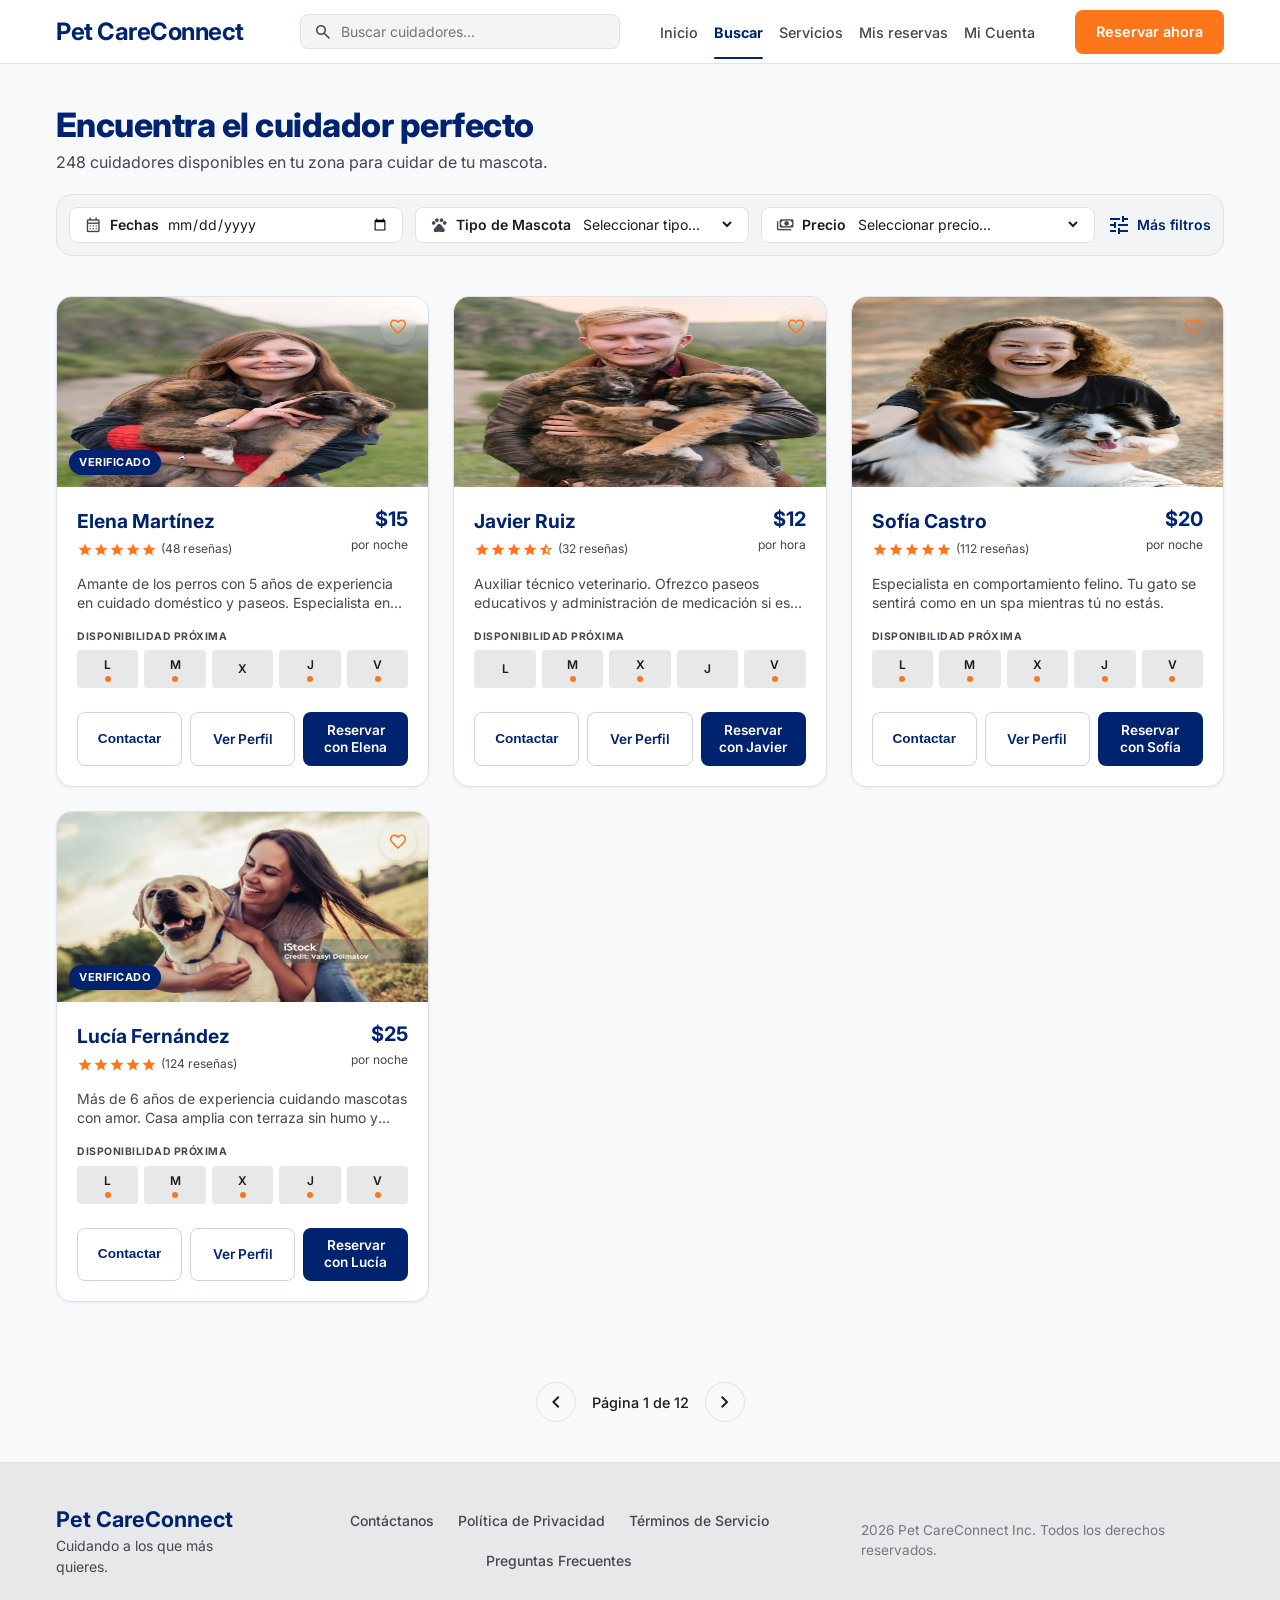
==== commit 458ef0e4: "feat: add search page for sitters and update landing page structure" ====
--- a/petCareConnect/pages/buscarCuidadores.html
+++ b/petCareConnect/pages/buscarCuidadores.html
@@ -15,6 +15,8 @@
     <script src="../js/layout.js" defer></script>
     <script src="../js/auth.js" defer></script>
     <script src="../js/bookings.js" defer></script>
+    <script src="../js/forms.js" defer></script>
+    <script src="../js/ui.js" defer></script>
 </head>
 <body>
 
@@ -73,7 +75,7 @@
                 <article class="card-surface sitter-card card-hover-effect">
                     <div class="sitter-card-media">
                         <div class="sitter-media-placeholder">
-                            <span class="material-symbols-outlined sitter-media-icon">person</span>
+                            <img src="../assets/images/Elena.jpeg" alt="Elena Martínez" class="sitter-card-image" style="width: 100%; height: 200px; object-position: relative;">
                         </div>
 
                         <button type="button" class="favorite-btn" data-sitter-name="Elena Martínez" aria-label="Añadir Elena Martínez a favoritos">
@@ -127,7 +129,7 @@
                 <article class="card-surface sitter-card card-hover-effect">
                     <div class="sitter-card-media">
                         <div class="sitter-media-placeholder">
-                            <span class="material-symbols-outlined sitter-media-icon">person</span>
+                            <img src="../assets/images/Javier.jpeg" alt="Elena Martínez" class="sitter-card-image" style="width: 100%; height: 200px; object-position: relative;">
                         </div>
 
                         <button type="button" class="favorite-btn" data-sitter-name="Javier Ruiz" aria-label="Añadir Javier Ruiz a favoritos">
@@ -180,7 +182,7 @@
                 <article class="card-surface sitter-card card-hover-effect">
                     <div class="sitter-card-media">
                         <div class="sitter-media-placeholder">
-                            <span class="material-symbols-outlined sitter-media-icon">person</span>
+                            <img src="../assets/images/Sofia.jpeg" alt="Elena Martínez" class="sitter-card-image" style="position: relative; width: 100%; aspect-ratio: 16 / 9; overflow: hidden; border-radius: var(--radius-md) var(--radius-md) 0 0;">
                         </div>
 
                         <button type="button" class="favorite-btn" data-sitter-name="Sofía Castro" aria-label="Añadir Sofía Castro a favoritos">
@@ -233,7 +235,7 @@
                 <article class="card-surface sitter-card card-hover-effect">
                     <div class="sitter-card-media">
                         <div class="sitter-media-placeholder">
-                            <span class="material-symbols-outlined sitter-media-icon">person</span>
+                            <img src="../assets/images/Lucia.jpeg" alt="Elena Martínez" class="sitter-card-image" style="position: relative; width: 100%; aspect-ratio: 16 / 9; overflow: hidden; border-radius: var(--radius-md) var(--radius-md) 0 0;">
                         </div>
 
                         <button type="button" class="favorite-btn" data-sitter-name="Lucía Fernández" aria-label="Añadir Lucía Fernández a favoritos">
@@ -352,11 +354,15 @@
                 </button>
             </div>
 
-            <form id="contact-sitter-form">
+            <form id="contact-sitter-form" novalidate>
                 <div class="modal-body">
-                    <div class="form-group" style="display:flex; flex-direction:column; gap:0.5rem;">
-                        <label for="contact-msg" class="input-label" style="font-weight:700;">Mensaje</label>
-                        <textarea id="contact-msg" rows="4" maxlength="500" required placeholder="Escribe tu mensaje o consulta sobre las fechas..." class="form-control" style="width:100%; border:1px solid var(--border); border-radius:var(--radius-md); padding:0.6rem; font-family:inherit;"></textarea>
+                    <div class="form-group" style="display:flex; flex-direction:column; gap:0.4rem;">
+                        <label for="contact-msg" class="input-label" style="font-weight:700;">
+                            Mensaje <span class="required-mark" aria-hidden="true">*</span>
+                        </label>
+                        <textarea id="contact-msg" name="contact-msg" rows="4" maxlength="500" required aria-required="true" data-min-chars="10" placeholder="Escribe tu mensaje o consulta sobre las fechas..." class="form-control" style="width:100%; border:1px solid var(--border); border-radius:var(--radius-md); padding:0.6rem; font-family:inherit;"></textarea>
+                        <span class="input-hint">Escribe al menos 10 caracteres con tus fechas o necesidades</span>
+                        <div id="contact-msg-error" class="field-error" role="alert"></div>
                     </div>
                 </div>
 
@@ -379,18 +385,25 @@
 
             if (moreFiltersBtn && filtersModal) {
                 moreFiltersBtn.addEventListener('click', () => {
-                    filtersModal.classList.add('is-open');
-                    filtersModal.setAttribute('aria-hidden', 'false');
+                    if (window.PCC_UI) {
+                        PCC_UI.openModal(filtersModal, moreFiltersBtn);
+                    } else {
+                        filtersModal.classList.add('is-open');
+                        filtersModal.setAttribute('aria-hidden', 'false');
+                    }
                 });
 
                 const closeFModal = () => {
-                    filtersModal.classList.remove('is-open');
-                    filtersModal.setAttribute('aria-hidden', 'true');
+                    if (window.PCC_UI) {
+                        PCC_UI.closeModal(filtersModal);
+                    } else {
+                        filtersModal.classList.remove('is-open');
+                        filtersModal.setAttribute('aria-hidden', 'true');
+                    }
                 };
 
                 if (closeFiltersBtn) closeFiltersBtn.addEventListener('click', closeFModal);
                 if (cancelFiltersBtn) cancelFiltersBtn.addEventListener('click', closeFModal);
-                filtersModal.addEventListener('click', (e) => { if (e.target === filtersModal) closeFModal(); });
 
                 if (applyFiltersBtn) {
                     applyFiltersBtn.addEventListener('click', () => {
@@ -405,6 +418,7 @@
             const closeContactBtn = document.getElementById('close-contact-modal');
             const cancelContactBtn = document.getElementById('cancel-contact-btn');
             const contactForm = document.getElementById('contact-sitter-form');
+            const contactMsgInput = document.getElementById('contact-msg');
             const contactNameTitle = document.getElementById('contact-sitter-name-title');
 
             let currentSitter = 'Elena Martínez';
@@ -413,29 +427,65 @@
                 btn.addEventListener('click', () => {
                     currentSitter = btn.dataset.sitterName || 'Cuidador';
                     if (contactNameTitle) contactNameTitle.textContent = currentSitter;
+                    if (contactMsgInput && window.PCC_FORMS) {
+                        PCC_FORMS.clearError(contactMsgInput);
+                    }
                     if (contactModal) {
-                        contactModal.classList.add('is-open');
-                        contactModal.setAttribute('aria-hidden', 'false');
+                        if (window.PCC_UI) {
+                            PCC_UI.openModal(contactModal, btn);
+                        } else {
+                            contactModal.classList.add('is-open');
+                            contactModal.setAttribute('aria-hidden', 'false');
+                        }
+                        if (contactMsgInput) contactMsgInput.focus();
                     }
                 });
             });
 
             const closeCModal = () => {
                 if (contactModal) {
-                    contactModal.classList.remove('is-open');
-                    contactModal.setAttribute('aria-hidden', 'true');
+                    if (window.PCC_UI) {
+                        PCC_UI.closeModal(contactModal);
+                    } else {
+                        contactModal.classList.remove('is-open');
+                        contactModal.setAttribute('aria-hidden', 'true');
+                    }
                 }
             };
 
             if (closeContactBtn) closeContactBtn.addEventListener('click', closeCModal);
             if (cancelContactBtn) cancelContactBtn.addEventListener('click', closeCModal);
-            if (contactModal) contactModal.addEventListener('click', (e) => { if (e.target === contactModal) closeCModal(); });
+
+            if (contactMsgInput) {
+                contactMsgInput.addEventListener('input', () => {
+                    if (contactMsgInput.value.trim().length >= 10 && window.PCC_FORMS) {
+                        PCC_FORMS.clearError(contactMsgInput);
+                    }
+                });
+            }
 
             if (contactForm) {
                 contactForm.addEventListener('submit', (e) => {
                     e.preventDefault();
+                    const msgVal = (contactMsgInput ? contactMsgInput.value : '').trim();
+                    if (msgVal.length < 10) {
+                        if (window.PCC_FORMS && contactMsgInput) {
+                            PCC_FORMS.showError(contactMsgInput, 'Escribe un mensaje de al menos 10 caracteres para el cuidador.');
+                        }
+                        if (contactMsgInput) contactMsgInput.focus();
+                        if (window.showToast) {
+                            window.showToast('Escribe un mensaje de al menos 10 caracteres para el cuidador.', 'error');
+                        }
+                        return;
+                    }
+
+                    if (window.PCC_FORMS && contactMsgInput) {
+                        PCC_FORMS.clearError(contactMsgInput);
+                    }
                     closeCModal();
-                    window.showToast(`Mensaje enviado a ${currentSitter}. Te responderá pronto.`, 'success');
+                    if (window.showToast) {
+                        window.showToast(`Mensaje enviado a ${currentSitter}. Te responderá pronto.`, 'success');
+                    }
                     contactForm.reset();
                 });
             }
--- a/petCareConnect/css/styles.css
+++ b/petCareConnect/css/styles.css
@@ -4665,4 +4665,232 @@
     font-size: 0.92rem;
     color: var(--text-muted);
     line-height: 1.4;
-}+}
+
+/* ==========================================================================
+   Fase 4: Estilos de Formularios, Validación Accesible y Pistas
+   ========================================================================== */
+
+.required-mark {
+    color: var(--error);
+    font-weight: 700;
+    margin-left: 0.2rem;
+    display: inline-block;
+}
+
+.input-hint {
+    display: block;
+    font-size: 0.78rem;
+    color: var(--text-light);
+    margin-top: 0.25rem;
+    line-height: 1.35;
+}
+
+.field-error {
+    display: none;
+    color: var(--error);
+    font-size: 0.78rem;
+    align-items: center;
+    gap: 0.3rem;
+    margin-top: 0.35rem;
+    font-weight: 500;
+}
+
+.field-error.is-visible {
+    display: flex;
+}
+
+.field-error .material-symbols-outlined {
+    font-size: 15px;
+    flex-shrink: 0;
+}
+
+.field-error-text {
+    line-height: 1.3;
+}
+
+.input-invalid,
+.input.is-invalid,
+.login-input.is-invalid,
+.form-control.is-invalid,
+.booking-input-group.is-invalid {
+    border-color: var(--error) !important;
+    background-color: #fffbfa !important;
+    box-shadow: 0 0 0 3px rgba(186, 26, 26, 0.12) !important;
+}
+
+.input-invalid:focus,
+.input.is-invalid:focus,
+.login-input.is-invalid:focus,
+.form-control.is-invalid:focus {
+    border-color: var(--error) !important;
+    box-shadow: 0 0 0 3px rgba(186, 26, 26, 0.2) !important;
+}
+
+/* ==========================================================================
+   Fase 6: Estilos del Tour de Onboarding y Stepper con Iconos
+   ========================================================================== */
+
+.step-icon-inline {
+    font-size: 1.1rem;
+    line-height: 1;
+    display: inline-flex;
+    align-items: center;
+    justify-content: center;
+}
+
+.booking-header-actions {
+    display: flex;
+    align-items: center;
+    gap: 0.75rem;
+    flex-wrap: wrap;
+}
+
+.tour-launch-btn {
+    display: inline-flex;
+    align-items: center;
+    gap: 0.35rem;
+    font-size: 0.85rem;
+    font-weight: 600;
+    color: var(--primary);
+    background: rgba(0, 106, 96, 0.08);
+    border: 1px solid rgba(0, 106, 96, 0.2);
+    border-radius: var(--radius-full);
+    padding: 0.35rem 0.85rem;
+    transition: var(--transition-fast);
+}
+
+.tour-launch-btn:hover {
+    background: rgba(0, 106, 96, 0.15);
+    transform: translateY(-1px);
+}
+
+.tour-launch-btn .material-symbols-outlined {
+    font-size: 1.1rem;
+}
+
+/* Modal del Tour de Onboarding */
+.booking-tour-card {
+    max-width: 480px;
+    width: 90%;
+    border-radius: var(--radius-lg);
+    background: var(--surface);
+    box-shadow: 0 20px 40px rgba(0, 0, 0, 0.25);
+    overflow: hidden;
+    animation: modalScaleIn 0.3s cubic-bezier(0.16, 1, 0.3, 1);
+}
+
+.booking-tour-header {
+    display: flex;
+    justify-content: space-between;
+    align-items: center;
+    padding: 1.25rem 1.5rem 0.5rem;
+    border-bottom: none;
+}
+
+.tour-header-progress {
+    display: flex;
+    align-items: center;
+    gap: 0.4rem;
+}
+
+.tour-sparkle-icon {
+    font-size: 1.25rem;
+    color: var(--secondary-bright);
+}
+
+.tour-step-badge {
+    font-size: 0.8rem;
+    font-weight: 700;
+    text-transform: uppercase;
+    letter-spacing: 0.05em;
+    color: var(--primary);
+    background: rgba(0, 106, 96, 0.1);
+    padding: 0.2rem 0.6rem;
+    border-radius: var(--radius-full);
+}
+
+.booking-tour-body {
+    padding: 1rem 1.75rem 1.5rem;
+    text-align: center;
+    display: flex;
+    flex-direction: column;
+    align-items: center;
+}
+
+.tour-illustration-box {
+    width: 72px;
+    height: 72px;
+    border-radius: var(--radius-full);
+    background: linear-gradient(135deg, rgba(0, 106, 96, 0.12), rgba(245, 127, 23, 0.12));
+    display: flex;
+    align-items: center;
+    justify-content: center;
+    margin-bottom: 1.25rem;
+    border: 2px solid rgba(0, 106, 96, 0.15);
+    transition: transform 0.3s ease;
+}
+
+.tour-step-icon {
+    font-size: 2.25rem;
+    color: var(--primary);
+}
+
+.tour-step-heading {
+    font-size: 1.25rem;
+    font-weight: 800;
+    color: var(--text-main);
+    margin-bottom: 0.6rem;
+    line-height: 1.3;
+}
+
+.tour-step-text {
+    font-size: 0.95rem;
+    color: var(--text-muted);
+    line-height: 1.5;
+    margin-bottom: 1.5rem;
+    max-width: 380px;
+}
+
+.tour-dots-indicator {
+    display: flex;
+    gap: 0.5rem;
+    justify-content: center;
+    align-items: center;
+}
+
+.tour-dot {
+    width: 8px;
+    height: 8px;
+    border-radius: var(--radius-full);
+    background: var(--border);
+    transition: all 0.25s ease;
+}
+
+.tour-dot.active {
+    width: 24px;
+    background: var(--primary);
+    border-radius: 4px;
+}
+
+.booking-tour-footer {
+    display: flex;
+    justify-content: space-between;
+    align-items: center;
+    padding: 1rem 1.5rem 1.5rem;
+    border-top: 1px solid var(--border-light);
+    background: var(--surface-low);
+}
+
+.tour-nav-btns {
+    display: flex;
+    gap: 0.5rem;
+}
+
+/* Efecto de resaltado suave en la sección activa del tour */
+.tour-target-highlight {
+    box-shadow: 0 0 0 3px var(--primary), 0 10px 25px rgba(0, 106, 96, 0.2) !important;
+    transition: box-shadow 0.3s ease;
+}
+
+
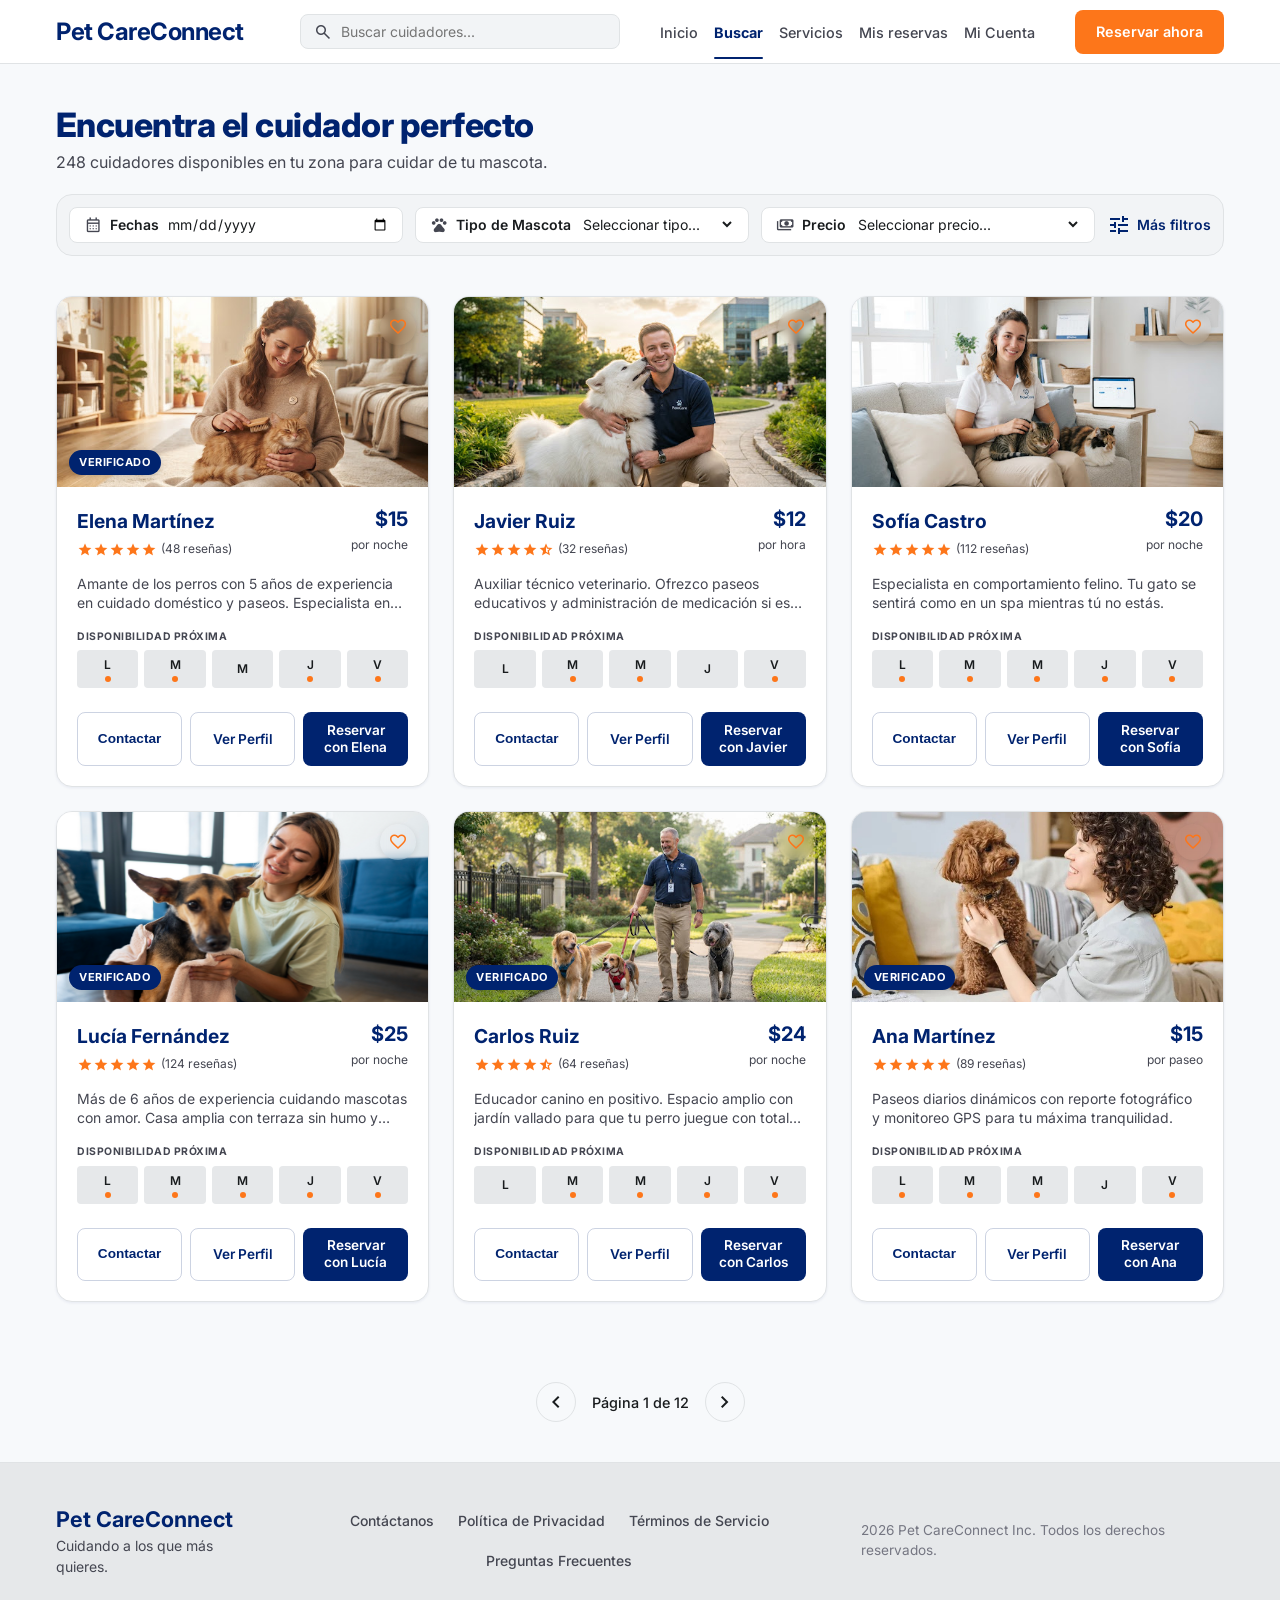
==== commit 40c30ad9: "refactor: update HTML structure and styles, remove unused images, and enhance avatar logic in bookin" ====
--- a/petCareConnect/pages/buscarCuidadores.html
+++ b/petCareConnect/pages/buscarCuidadores.html
@@ -75,7 +75,7 @@
                 <article class="card-surface sitter-card card-hover-effect">
                     <div class="sitter-card-media">
                         <div class="sitter-media-placeholder">
-                            <img src="../assets/images/Elena.jpeg" alt="Elena Martínez" class="sitter-card-image" style="width: 100%; height: 200px; object-position: relative;">
+                            <img src="../assets/images/elena.jpg" alt="Elena Martínez" class="sitter-card-image" style="width: 100%; height: 200px; object-position: relative;">
                         </div>
 
                         <button type="button" class="favorite-btn" data-sitter-name="Elena Martínez" aria-label="Añadir Elena Martínez a favoritos">
@@ -112,7 +112,7 @@
                             <div class="availability-days">
                                 <div class="day-pill active"><span class="day-label">L</span><span class="day-dot"></span></div>
                                 <div class="day-pill active"><span class="day-label">M</span><span class="day-dot"></span></div>
-                                <div class="day-pill"><span class="day-label">X</span></div>
+                                <div class="day-pill"><span class="day-label">M</span></div>
                                 <div class="day-pill active"><span class="day-label">J</span><span class="day-dot"></span></div>
                                 <div class="day-pill active"><span class="day-label">V</span><span class="day-dot"></span></div>
                             </div>
@@ -129,7 +129,7 @@
                 <article class="card-surface sitter-card card-hover-effect">
                     <div class="sitter-card-media">
                         <div class="sitter-media-placeholder">
-                            <img src="../assets/images/Javier.jpeg" alt="Elena Martínez" class="sitter-card-image" style="width: 100%; height: 200px; object-position: relative;">
+                            <img src="../assets/images/javier.jpg" alt="Elena Martínez" class="sitter-card-image" style="width: 100%; height: 200px; object-position: relative;">
                         </div>
 
                         <button type="button" class="favorite-btn" data-sitter-name="Javier Ruiz" aria-label="Añadir Javier Ruiz a favoritos">
@@ -165,7 +165,7 @@
                             <div class="availability-days">
                                 <div class="day-pill"><span class="day-label">L</span></div>
                                 <div class="day-pill active"><span class="day-label">M</span><span class="day-dot"></span></div>
-                                <div class="day-pill active"><span class="day-label">X</span><span class="day-dot"></span></div>
+                                <div class="day-pill active"><span class="day-label">M</span><span class="day-dot"></span></div>
                                 <div class="day-pill"><span class="day-label">J</span></div>
                                 <div class="day-pill active"><span class="day-label">V</span><span class="day-dot"></span></div>
                             </div>
@@ -182,7 +182,7 @@
                 <article class="card-surface sitter-card card-hover-effect">
                     <div class="sitter-card-media">
                         <div class="sitter-media-placeholder">
-                            <img src="../assets/images/Sofia.jpeg" alt="Elena Martínez" class="sitter-card-image" style="position: relative; width: 100%; aspect-ratio: 16 / 9; overflow: hidden; border-radius: var(--radius-md) var(--radius-md) 0 0;">
+                            <img src="../assets/images/sofia.jpg" class="sitter-card-image" style="position: relative; width: 100%; aspect-ratio: 16 / 9; overflow: hidden; border-radius: var(--radius-md) var(--radius-md) 0 0;">
                         </div>
 
                         <button type="button" class="favorite-btn" data-sitter-name="Sofía Castro" aria-label="Añadir Sofía Castro a favoritos">
@@ -218,7 +218,7 @@
                             <div class="availability-days">
                                 <div class="day-pill active"><span class="day-label">L</span><span class="day-dot"></span></div>
                                 <div class="day-pill active"><span class="day-label">M</span><span class="day-dot"></span></div>
-                                <div class="day-pill active"><span class="day-label">X</span><span class="day-dot"></span></div>
+                                <div class="day-pill active"><span class="day-label">M</span><span class="day-dot"></span></div>
                                 <div class="day-pill active"><span class="day-label">J</span><span class="day-dot"></span></div>
                                 <div class="day-pill active"><span class="day-label">V</span><span class="day-dot"></span></div>
                             </div>
@@ -235,7 +235,7 @@
                 <article class="card-surface sitter-card card-hover-effect">
                     <div class="sitter-card-media">
                         <div class="sitter-media-placeholder">
-                            <img src="../assets/images/Lucia.jpeg" alt="Elena Martínez" class="sitter-card-image" style="position: relative; width: 100%; aspect-ratio: 16 / 9; overflow: hidden; border-radius: var(--radius-md) var(--radius-md) 0 0;">
+                            <img src="../assets/images/lucia.jpg" alt="Elena Martínez" class="sitter-card-image" style="position: relative; width: 100%; aspect-ratio: 16 / 9; overflow: hidden; border-radius: var(--radius-md) var(--radius-md) 0 0;">
                         </div>
 
                         <button type="button" class="favorite-btn" data-sitter-name="Lucía Fernández" aria-label="Añadir Lucía Fernández a favoritos">
@@ -272,7 +272,7 @@
                             <div class="availability-days">
                                 <div class="day-pill active"><span class="day-label">L</span><span class="day-dot"></span></div>
                                 <div class="day-pill active"><span class="day-label">M</span><span class="day-dot"></span></div>
-                                <div class="day-pill active"><span class="day-label">X</span><span class="day-dot"></span></div>
+                                <div class="day-pill active"><span class="day-label">M</span><span class="day-dot"></span></div>
                                 <div class="day-pill active"><span class="day-label">J</span><span class="day-dot"></span></div>
                                 <div class="day-pill active"><span class="day-label">V</span><span class="day-dot"></span></div>
                             </div>
@@ -282,6 +282,114 @@
                             <button type="button" class="button button-outline action-btn contact-sitter-btn" data-sitter-name="Lucía Fernández">Contactar</button>
                             <a href="perfilCuidador.html" class="button button-outline action-btn">Ver Perfil</a>
                             <a href="nuevaReserva.html?sitter=lucia-fernandez" class="button button-primary action-btn">Reservar con Lucía</a>
+                        </div>
+                    </div>
+                </article>
+
+                <article class="card-surface sitter-card card-hover-effect">
+                    <div class="sitter-card-media">
+                        <div class="sitter-media-placeholder">
+                            <img src="../assets/images/carlos.jpg" alt="Carlos Ruiz" class="sitter-card-image" style="position: relative; width: 100%; aspect-ratio: 16 / 9; overflow: hidden; border-radius: var(--radius-md) var(--radius-md) 0 0; object-fit: cover;">
+                        </div>
+
+                        <button type="button" class="favorite-btn" data-sitter-name="Carlos Ruiz" aria-label="Añadir Carlos Ruiz a favoritos">
+                            <span class="material-symbols-outlined favorite-icon">favorite</span>
+                        </button>
+                        <span class="verified-badge">VERIFICADO</span>
+                    </div>
+
+                    <div class="sitter-card-content">
+                        <div class="sitter-header-row">
+                            <div>
+                                <h3>Carlos Ruiz</h3>
+                                <div class="rating-block">
+                                    <div class="stars">
+                                        <span class="material-symbols-outlined star-icon filled">star</span>
+                                        <span class="material-symbols-outlined star-icon filled">star</span>
+                                        <span class="material-symbols-outlined star-icon filled">star</span>
+                                        <span class="material-symbols-outlined star-icon filled">star</span>
+                                        <span class="material-symbols-outlined star-icon">star_half</span>
+                                    </div>
+                                    <span class="reviews-count">(64 reseñas)</span>
+                                </div>
+                            </div>
+                            <div class="price-block">
+                                <span class="price-val">$24</span>
+                                <span class="price-unit">por noche</span>
+                            </div>
+                        </div>
+
+                        <p class="sitter-bio">Educador canino en positivo. Espacio amplio con jardín vallado para que tu perro juegue con total seguridad.</p>
+
+                        <div class="availability-block">
+                            <span class="availability-title">Disponibilidad próxima</span>
+                            <div class="availability-days">
+                                <div class="day-pill"><span class="day-label">L</span></div>
+                                <div class="day-pill active"><span class="day-label">M</span><span class="day-dot"></span></div>
+                                <div class="day-pill active"><span class="day-label">M</span><span class="day-dot"></span></div>
+                                <div class="day-pill active"><span class="day-label">J</span><span class="day-dot"></span></div>
+                                <div class="day-pill active"><span class="day-label">V</span><span class="day-dot"></span></div>
+                            </div>
+                        </div>
+
+                        <div class="sitter-card-actions">
+                            <button type="button" class="button button-outline action-btn contact-sitter-btn" data-sitter-name="Carlos Ruiz">Contactar</button>
+                            <a href="perfilCuidador.html" class="button button-outline action-btn">Ver Perfil</a>
+                            <a href="nuevaReserva.html?sitter=carlos-ruiz" class="button button-primary action-btn">Reservar con Carlos</a>
+                        </div>
+                    </div>
+                </article>
+
+                <article class="card-surface sitter-card card-hover-effect">
+                    <div class="sitter-card-media">
+                        <div class="sitter-media-placeholder">
+                            <img src="../assets/images/ana.jpg" alt="Ana Martínez" class="sitter-card-image" style="position: relative; width: 100%; aspect-ratio: 16 / 9; overflow: hidden; border-radius: var(--radius-md) var(--radius-md) 0 0; object-fit: cover;">
+                        </div>
+
+                        <button type="button" class="favorite-btn" data-sitter-name="Ana Martínez" aria-label="Añadir Ana Martínez a favoritos">
+                            <span class="material-symbols-outlined favorite-icon">favorite</span>
+                        </button>
+                        <span class="verified-badge">VERIFICADO</span>
+                    </div>
+
+                    <div class="sitter-card-content">
+                        <div class="sitter-header-row">
+                            <div>
+                                <h3>Ana Martínez</h3>
+                                <div class="rating-block">
+                                    <div class="stars">
+                                        <span class="material-symbols-outlined star-icon filled">star</span>
+                                        <span class="material-symbols-outlined star-icon filled">star</span>
+                                        <span class="material-symbols-outlined star-icon filled">star</span>
+                                        <span class="material-symbols-outlined star-icon filled">star</span>
+                                        <span class="material-symbols-outlined star-icon filled">star</span>
+                                    </div>
+                                    <span class="reviews-count">(89 reseñas)</span>
+                                </div>
+                            </div>
+                            <div class="price-block">
+                                <span class="price-val">$15</span>
+                                <span class="price-unit">por paseo</span>
+                            </div>
+                        </div>
+
+                        <p class="sitter-bio">Paseos diarios dinámicos con reporte fotográfico y monitoreo GPS para tu máxima tranquilidad.</p>
+
+                        <div class="availability-block">
+                            <span class="availability-title">Disponibilidad próxima</span>
+                            <div class="availability-days">
+                                <div class="day-pill active"><span class="day-label">L</span><span class="day-dot"></span></div>
+                                <div class="day-pill active"><span class="day-label">M</span><span class="day-dot"></span></div>
+                                <div class="day-pill active"><span class="day-label">M</span><span class="day-dot"></span></div>
+                                <div class="day-pill"><span class="day-label">J</span></div>
+                                <div class="day-pill active"><span class="day-label">V</span><span class="day-dot"></span></div>
+                            </div>
+                        </div>
+
+                        <div class="sitter-card-actions">
+                            <button type="button" class="button button-outline action-btn contact-sitter-btn" data-sitter-name="Ana Martínez">Contactar</button>
+                            <a href="perfilCuidador.html" class="button button-outline action-btn">Ver Perfil</a>
+                            <a href="nuevaReserva.html?sitter=ana-martinez" class="button button-primary action-btn">Reservar con Ana</a>
                         </div>
                     </div>
                 </article>
--- a/petCareConnect/css/styles.css
+++ b/petCareConnect/css/styles.css
@@ -1,4896 +1,4936 @@
-:root {
-    --primary: #00236f;
-    --primary-dark: #00164e;
-    --secondary: #9d4300;
-    --secondary-bright: #fd761a;
-    --secondary-hover: #e06000;
-
-    --bg-main: #f7f9fb;
-    --surface: #ffffff;
-    --surface-low: #f2f4f6;
-    --surface-high: #e6e8ea;
-
-    --text-main: #191c1e;
-    --text-muted: #444651;
-    --text-light: #757682;
-    --border: #e0e3e5;
-
-    --success: #15803d;
-    --success-bg: #dcfce7;
-    --error: #ba1a1a;
-    --error-bg: #ffdad6;
-    --warning: #783200;
-    --warning-bg: #ffdbca;
-
-    --font: 'Inter', system-ui, -apple-system, sans-serif;
-    --max-width: 1200px;
-    --header-h: 64px;
-
-    --primary-alpha: rgba(0, 35, 111, 0.05);
-    --primary-alpha-subtle: rgba(0, 35, 111, 0.04);
-    --primary-alpha-border: rgba(0, 35, 111, 0.2);
-
-    --radius-sm: 0.375rem;
-    --radius-md: 0.5rem;
-    --radius-lg: 0.75rem;
-    --radius-xl: 1rem;
-    --shadow-sm: 0 1px 3px rgba(0, 35, 111, 0.07);
-    --shadow-md: 0 8px 24px rgba(0, 35, 111, 0.10);
-    --transition: transform 0.18s ease, box-shadow 0.18s ease, background-color 0.18s ease, color 0.18s ease, border-color 0.18s ease;
-}
-
-*,
-*::before,
-*::after {
-    box-sizing: border-box;
-    margin: 0;
-    padding: 0;
-}
-
-body {
-    font-family: var(--font);
-    color: var(--text-main);
-    background: var(--bg-main);
-    line-height: 1.5;
-    min-height: 100vh;
-    display: flex;
-    flex-direction: column;
-    padding-top: var(--header-h);
-    padding-bottom: 70px;
-}
-
-body.login-page-body {
-    padding-bottom: 0;
-}
-
-a {
-    text-decoration: none;
-    color: inherit;
-}
-
-ul {
-    list-style: none;
-}
-
-.container {
-    width: 100%;
-    max-width: var(--max-width);
-    margin: 0 auto;
-    padding: 0 1rem;
-}
-
-.sr-only {
-    position: absolute;
-    width: 1px;
-    height: 1px;
-    padding: 0;
-    margin: -1px;
-    overflow: hidden;
-    clip: rect(0, 0, 0, 0);
-    border: 0;
-}
-
-.heading-display {
-    font-size: 2rem;
-    font-weight: 800;
-    line-height: 1.2;
-    letter-spacing: -0.02em;
-    color: var(--primary);
-}
-
-@media (min-width: 768px) {
-    .heading-display {
-        font-size: 2.25rem;
-    }
-}
-
-.heading-xl {
-    font-size: 1.85rem;
-    font-weight: 800;
-    line-height: 1.25;
-    letter-spacing: -0.015em;
-    color: var(--primary);
-}
-
-@media (min-width: 768px) {
-    .heading-xl {
-        font-size: 2.1rem;
-    }
-}
-
-.heading-lg {
-    font-size: 1.5rem;
-    font-weight: 700;
-    line-height: 1.3;
-}
-
-.heading-md {
-    font-size: 1.125rem;
-    font-weight: 700;
-    line-height: 1.4;
-}
-
-.text-body {
-    font-size: 1rem;
-    line-height: 1.5;
-}
-
-.text-small,
-.text-caption,
-.caption {
-    font-size: 0.8125rem;
-    line-height: 1.4;
-}
-
-.text-muted {
-    color: var(--text-muted);
-}
-
-.mb-0 {
-    margin: 0;
-}
-
-.mb-md {
-    margin-bottom: 1rem;
-}
-
-.icon-sm {
-    font-size: 14px;
-}
-
-.icon-filled {
-    font-variation-settings: 'FILL' 1;
-}
-
-.divider {
-    border: 0;
-    border-top: 1px solid var(--border);
-    margin: 2rem 0;
-}
-
-.form-narrow {
-    max-width: 480px;
-}
-
-.heading-danger {
-    font-size: 1.1rem;
-    color: var(--error);
-    margin-bottom: 0.5rem;
-}
-
-.flex {
-    display: flex;
-}
-
-.flex-center {
-    display: flex;
-    align-items: center;
-    justify-content: center;
-}
-
-.flex-between {
-    display: flex;
-    align-items: center;
-    justify-content: space-between;
-}
-
-.w-full {
-    width: 100%;
-}
-
-.form-control {
-    width: 100%;
-    font-family: var(--font);
-    font-size: 0.875rem;
-    color: var(--text-main);
-    background: transparent;
-    border: none;
-    outline: none;
-    transition: var(--transition);
-}
-
-.form-group {
-    display: flex;
-    flex-direction: column;
-    gap: 0.5rem;
-}
-
-.form-field {
-    display: flex;
-    align-items: center;
-    gap: 0.5rem;
-}
-
-.card-surface,
-.card,
-.login-card-container {
-    background: var(--surface);
-    border: 1px solid var(--border);
-    border-radius: var(--radius-xl);
-    box-shadow: var(--shadow-sm);
-    transition: var(--transition);
-}
-
-.card-padding,
-.card {
-    padding: 1.5rem;
-}
-
-.button,
-.btn {
-    display: inline-flex;
-    align-items: center;
-    justify-content: center;
-    min-height: 44px;
-    padding: 0.65rem 1.25rem;
-    border-radius: var(--radius-md);
-    font-weight: 600;
-    font-size: 0.9rem;
-    border: 1px solid transparent;
-    cursor: pointer;
-    transition: var(--transition);
-    line-height: 1.25;
-    text-align: center;
-    box-sizing: border-box;
-}
-
-.button-primary,
-.btn-primary {
-    background: var(--primary);
-    color: #ffffff;
-}
-
-.button-primary:hover,
-.btn-primary:hover {
-    background: var(--primary-dark);
-    transform: translateY(-1px);
-}
-
-.button-accent,
-.btn-accent,
-.button-hero-accent {
-    background: var(--secondary-bright);
-    color: #ffffff;
-}
-
-.button-accent:hover,
-.btn-accent:hover,
-.button-hero-accent:hover {
-    background: var(--secondary-hover);
-    transform: translateY(-1px);
-}
-
-.button-outline,
-.btn-outline {
-    background: transparent;
-    color: var(--primary);
-    border-color: var(--primary-alpha-border);
-}
-
-.button-outline:hover,
-.btn-outline:hover {
-    background: var(--primary-alpha);
-    transform: translateY(-1px);
-}
-
-.button-outline-full {
-    width: 100%;
-    min-height: 44px;
-    background: transparent;
-    color: var(--primary);
-    border: 1px solid var(--primary-alpha-border);
-    border-radius: var(--radius-md);
-    margin-top: 1rem;
-}
-
-.button-outline-full:hover {
-    background: var(--primary-alpha);
-    transform: translateY(-1px);
-}
-
-.button-glass {
-    background: rgba(255, 255, 255, 0.2);
-    color: #fff;
-    backdrop-filter: blur(8px);
-    -webkit-backdrop-filter: blur(8px);
-    border-color: rgba(255, 255, 255, 0.35);
-}
-
-.button-glass:hover {
-    background: rgba(255, 255, 255, 0.3);
-}
-
-.button-secondary-dim {
-    background: var(--surface-low);
-    color: var(--text-muted);
-    border: 1px solid var(--border);
-}
-
-.button-secondary-dim:hover {
-    background: var(--surface-high);
-    color: var(--text-main);
-}
-
-.button:disabled,
-.btn:disabled {
-    opacity: 0.5;
-    cursor: not-allowed;
-    transform: none !important;
-}
-
-.button>.material-symbols-outlined,
-.btn>.material-symbols-outlined {
-    font-size: 18px;
-    margin-right: 0.35rem;
-}
-
-.button-sm {
-    min-height: 36px;
-    padding: 0.35rem 0.75rem;
-    font-size: 0.8rem;
-}
-
-.button-danger {
-    color: var(--error);
-    border-color: rgba(186, 26, 26, 0.3);
-}
-
-.button-danger:hover {
-    background: var(--error-bg);
-}
-
-.button-danger-strong {
-    color: var(--error);
-    border-color: var(--error);
-}
-
-.button-danger-strong:hover {
-    background: var(--error-bg);
-}
-
-.button-primary.button-danger,
-.button-danger-fill {
-    background: var(--error);
-    color: #ffffff;
-    border-color: var(--error);
-}
-
-.button-primary.button-danger:hover,
-.button-danger-fill:hover {
-    background: #9b1515;
-    color: #ffffff;
-}
-
-.badge {
-    display: inline-block;
-    padding: 0.25rem 0.65rem;
-    border-radius: 9999px;
-    font-size: 0.7rem;
-    font-weight: 700;
-    text-transform: uppercase;
-    letter-spacing: 0.05em;
-}
-
-.badge-success {
-    background: var(--success-bg);
-    color: var(--success);
-}
-
-.search-group {
-    position: relative;
-    display: flex;
-    flex-direction: row;
-    align-items: center;
-    background: var(--surface-low);
-    border: 1px solid var(--border);
-    border-radius: var(--radius-md);
-    padding: 0.4rem 0.75rem;
-    gap: 0.5rem;
-    transition: var(--transition);
-}
-
-.search-group:focus-within {
-    border-color: var(--primary);
-    box-shadow: 0 0 0 3px rgba(0, 35, 111, 0.1);
-}
-
-.search-icon {
-    color: var(--text-muted);
-    font-size: 1.25rem;
-    flex-shrink: 0;
-    display: inline-flex;
-    align-items: center;
-    line-height: 1;
-}
-
-.search-input {
-    flex: 1;
-    width: 100%;
-    border: none;
-    background: transparent;
-    font-family: inherit;
-    font-size: 0.875rem;
-    color: var(--text-main);
-    outline: none;
-}
-
-.navbar {
-    position: fixed;
-    top: 0;
-    left: 0;
-    width: 100%;
-    height: var(--header-h);
-    background: var(--surface);
-    border-bottom: 1px solid var(--border);
-    z-index: 100;
-}
-
-.navbar-container {
-    height: 100%;
-    display: flex;
-    align-items: center;
-    justify-content: space-between;
-    gap: 0.75rem;
-    min-width: 0;
-}
-
-.brand-name {
-    font-size: 1.15rem;
-    font-weight: 700;
-    color: var(--primary);
-    letter-spacing: -0.02em;
-    white-space: nowrap;
-}
-
-.navbar .button-accent {
-    flex-shrink: 0;
-    padding: 0.5rem 0.85rem;
-    font-size: 0.8rem;
-}
-
-.main-nav,
-.search-form {
-    display: none;
-}
-
-.search-form {
-    flex: 1;
-    max-width: 320px;
-    margin-left: 1rem;
-}
-
-.main-nav ul {
-    display: flex;
-    align-items: center;
-    gap: 1rem;
-}
-
-.nav-link {
-    color: var(--text-muted);
-    font-weight: 500;
-    font-size: 0.9rem;
-    white-space: nowrap;
-    position: relative;
-    transition: var(--transition);
-}
-
-.nav-link:hover,
-.nav-link.active {
-    color: var(--primary);
-}
-
-.nav-link.active {
-    font-weight: 700;
-}
-
-.nav-link.active::after {
-    content: '';
-    position: absolute;
-    bottom: -18px;
-    left: 0;
-    width: 100%;
-    height: 2px;
-    background: var(--primary);
-    border-radius: 2px;
-}
-
-main.container {
-    flex: 1;
-    padding-top: 2.5rem;
-    padding-bottom: 2.5rem;
-    display: flex;
-    flex-direction: column;
-    gap: 2.5rem;
-}
-
-.hero-bento-grid {
-    display: grid;
-    grid-template-columns: 1fr;
-    gap: 1.5rem;
-}
-
-@media (min-width: 900px) {
-    .hero-bento-grid {
-        grid-template-columns: 8fr 4fr;
-    }
-}
-
-.hero-card {
-    position: relative;
-    border-radius: var(--radius-xl);
-    overflow: hidden;
-    background: linear-gradient(90deg, rgba(0, 22, 78, 0.82) 0%, rgba(0, 35, 111, 0.55) 50%, rgba(0, 35, 111, 0.15) 100%);
-    border: 1px solid var(--border);
-    box-shadow: var(--shadow-sm);
-    min-height: 280px;
-    display: flex;
-    flex-direction: column;
-    justify-content: center;
-    padding: 1.5rem;
-}
-
-.hero-overlay {
-    position: absolute;
-    inset: 0;
-    pointer-events: none;
-}
-
-.hero-content {
-    max-width: 480px;
-    color: #fff;
-    z-index: 2;
-}
-
-.hero-content h1 {
-    font-size: 1.6rem;
-    font-weight: 700;
-    color: #fff;
-    line-height: 1.2;
-    margin-bottom: 1rem;
-}
-
-.hero-content p {
-    font-size: 1rem;
-    color: rgba(255, 255, 255, 0.9);
-    margin-bottom: 1.5rem;
-}
-
-@media (min-width: 768px) {
-    .hero-card {
-        min-height: 380px;
-        padding: 2.5rem;
-    }
-
-    .hero-content h1 {
-        font-size: 2.1rem;
-    }
-}
-
-.hero-actions {
-    display: flex;
-    gap: 0.75rem;
-    flex-wrap: wrap;
-}
-
-.sidebar-card {
-    display: flex;
-    flex-direction: column;
-    justify-content: space-between;
-}
-
-.sidebar-header {
-    display: flex;
-    justify-content: space-between;
-    align-items: center;
-    margin-bottom: 1rem;
-}
-
-.sidebar-header h2 {
-    font-size: 1.35rem;
-    font-weight: 700;
-    color: var(--primary);
-}
-
-.icon-accent {
-    color: var(--primary);
-    font-size: 1.5rem;
-}
-
-.booking-list {
-    display: flex;
-    flex-direction: column;
-    gap: 0.75rem;
-}
-
-.booking-item {
-    display: flex;
-    align-items: center;
-    gap: 0.75rem;
-    padding: 0.75rem;
-    background: var(--surface-low);
-    border-radius: var(--radius-lg);
-    border-color: rgba(197, 197, 211, 0.2);
-    margin-bottom: 0;
-}
-
-.booking-item:hover {
-    background: var(--surface-high);
-}
-
-.booking-avatar-icon {
-    width: 48px;
-    height: 48px;
-    border-radius: 50%;
-    background: var(--surface-high);
-    display: flex;
-    align-items: center;
-    justify-content: center;
-    color: var(--text-muted);
-    flex-shrink: 0;
-}
-
-.booking-info {
-    flex: 1;
-}
-
-.booking-info h3 {
-    font-size: 0.95rem;
-    font-weight: 700;
-    color: var(--text-main);
-    margin-bottom: 2px;
-}
-
-.booking-info p {
-    font-size: 0.8rem;
-    color: var(--text-muted);
-    margin: 0;
-}
-
-.chevron-icon {
-    color: var(--text-light);
-    font-size: 1.25rem;
-}
-
-.services-section {
-    margin-top: 0.5rem;
-}
-
-.section-header {
-    display: flex;
-    align-items: baseline;
-    justify-content: space-between;
-    flex-wrap: wrap;
-    gap: 0.5rem 1rem;
-    margin-bottom: 1.5rem;
-}
-
-.section-header h2 {
-    font-size: 1.6rem;
-    font-weight: 700;
-    color: var(--primary);
-}
-
-.see-all-link {
-    color: var(--primary);
-    font-size: 0.9rem;
-    font-weight: 600;
-}
-
-.see-all-link:hover {
-    text-decoration: underline;
-}
-
-.services-grid {
-    display: grid;
-    grid-template-columns: 1fr;
-    gap: 1rem;
-}
-
-@media (min-width: 640px) {
-    .services-grid {
-        grid-template-columns: repeat(2, 1fr);
-    }
-}
-
-@media (min-width: 1024px) {
-    .services-grid {
-        grid-template-columns: repeat(4, 1fr);
-    }
-}
-
-.service-card {
-    display: flex;
-    flex-direction: column;
-    align-items: center;
-    text-align: center;
-    cursor: pointer;
-    margin-bottom: 0;
-    color: inherit;
-}
-
-.service-card:hover {
-    transform: translateY(-2px);
-    box-shadow: var(--shadow-md);
-    border-color: rgba(0, 35, 111, 0.2);
-}
-
-.service-icon-wrapper {
-    width: 64px;
-    height: 64px;
-    border-radius: 50%;
-    background: rgba(0, 35, 111, 0.05);
-    display: flex;
-    align-items: center;
-    justify-content: center;
-    margin-bottom: 1rem;
-    color: var(--primary);
-    transition: var(--transition);
-}
-
-.service-card:hover .service-icon-wrapper {
-    background: var(--primary);
-    color: #fff;
-}
-
-.service-icon-wrapper .material-symbols-outlined {
-    font-size: 32px;
-}
-
-.service-card h3 {
-    font-size: 1rem;
-    font-weight: 700;
-    margin-bottom: 0.25rem;
-}
-
-.service-card p {
-    font-size: 0.85rem;
-    color: var(--text-muted);
-    margin: 0;
-}
-
-.footer {
-    background: var(--surface-high);
-    border-top: 1px solid var(--border);
-    margin-top: auto;
-    padding: 2.5rem 0;
-}
-
-.footer-container {
-    display: flex;
-    flex-direction: column;
-    gap: 1.5rem;
-    align-items: center;
-}
-
-@media (min-width: 768px) {
-    .footer-container {
-        flex-direction: row;
-        justify-content: space-between;
-    }
-}
-
-.footer-brand h2 {
-    font-size: 1.35rem;
-    font-weight: 700;
-    color: var(--primary);
-}
-
-.footer-brand p {
-    font-size: 0.875rem;
-    color: var(--text-muted);
-}
-
-.footer-nav ul {
-    display: flex;
-    flex-wrap: wrap;
-    justify-content: center;
-    gap: 1rem 1.5rem;
-}
-
-.footer-nav a {
-    color: var(--text-muted);
-    font-size: 0.875rem;
-    font-weight: 500;
-}
-
-.footer-nav a:hover {
-    color: var(--primary);
-    text-decoration: underline;
-}
-
-.footer-copyright {
-    font-size: 0.85rem;
-    color: var(--text-light);
-}
-
-.mobile-nav {
-    display: flex;
-    position: fixed;
-    bottom: 0;
-    left: 0;
-    width: 100%;
-    height: 60px;
-    background: var(--surface);
-    border-top: 1px solid var(--border);
-    z-index: 100;
-    justify-content: space-around;
-    align-items: center;
-    padding: 0 1rem;
-}
-
-@media (min-width: 1024px) {
-    .brand-name {
-        font-size: 1.5rem;
-    }
-
-    .navbar .button-accent {
-        padding: 0.6rem 1.25rem;
-        font-size: 0.9rem;
-    }
-
-    .main-nav {
-        display: block;
-    }
-
-    .search-form {
-        display: block;
-        min-width: 0;
-    }
-
-    .mobile-nav {
-        display: none;
-    }
-
-    body {
-        padding-bottom: 0;
-    }
-}
-
-.mobile-nav-item {
-    display: flex;
-    flex-direction: column;
-    align-items: center;
-    color: var(--text-muted);
-    font-size: 0.65rem;
-    font-weight: 600;
-    text-transform: uppercase;
-    gap: 2px;
-    transition: var(--transition);
-}
-
-.mobile-nav-item.active {
-    color: var(--primary);
-    font-weight: 700;
-}
-
-.mobile-nav-item .material-symbols-outlined {
-    font-size: 22px;
-    font-variation-settings: 'FILL' 0;
-    transition: var(--transition);
-}
-
-.mobile-nav-item.active .material-symbols-outlined {
-    font-variation-settings: 'FILL' 1;
-}
-
-.services-hero-banner {
-    background-color: var(--surface-low);
-    padding: 2rem 0;
-    margin-bottom: 2rem;
-    border-bottom: 1px solid var(--border);
-}
-
-@media (min-width: 768px) {
-    .services-hero-banner {
-        padding: 3rem 0;
-        margin-bottom: 2.5rem;
-    }
-}
-
-.hero-text-block {
-    max-width: 680px;
-}
-
-.hero-text-block h1 {
-    font-size: 2.1rem;
-    font-weight: 700;
-    color: var(--primary);
-    line-height: 1.25;
-    margin-bottom: 0.75rem;
-    letter-spacing: -0.01em;
-}
-
-.hero-text-block p {
-    font-size: 1.1rem;
-    color: var(--text-muted);
-    line-height: 1.6;
-}
-
-.catalog-section {
-    margin-bottom: 3.5rem;
-}
-
-.catalog-grid {
-    display: grid;
-    grid-template-columns: 1fr;
-    gap: 1.5rem;
-    width: 100%;
-}
-
-@media (min-width: 640px) {
-    .catalog-grid {
-        grid-template-columns: repeat(2, 1fr);
-    }
-}
-
-@media (min-width: 1024px) {
-    .catalog-grid {
-        grid-template-columns: repeat(4, 1fr);
-    }
-}
-
-.catalog-card {
-    display: flex;
-    flex-direction: column;
-    justify-content: space-between;
-    min-height: 250px;
-    height: 100%;
-    scroll-margin-top: calc(var(--header-h) + 1rem);
-}
-
-.catalog-card:hover {
-    transform: translateY(-3px);
-    box-shadow: var(--shadow-md);
-    border-color: var(--primary-alpha-border);
-}
-
-.catalog-card-header {
-    display: flex;
-    flex-direction: column;
-    gap: 0.75rem;
-}
-
-.catalog-card-title-row {
-    display: flex;
-    justify-content: space-between;
-    align-items: center;
-    flex-wrap: wrap;
-    gap: 0.5rem;
-}
-
-.catalog-card-title-row h3 {
-    font-size: 1.2rem;
-    font-weight: 700;
-    color: var(--primary);
-    margin: 0;
-    min-width: 0;
-    flex: 1;
-}
-
-.badge-popular {
-    background-color: var(--primary-dark);
-    color: #ffffff;
-    padding: 3px 10px;
-    border-radius: 9999px;
-    font-size: 0.7rem;
-    font-weight: 700;
-    letter-spacing: 0.03em;
-}
-
-.catalog-card-desc {
-    font-size: 0.9rem;
-    color: var(--text-muted);
-    line-height: 1.5;
-}
-
-.catalog-card-footer {
-    display: flex;
-    justify-content: space-between;
-    align-items: center;
-    flex-wrap: wrap;
-    gap: 0.5rem;
-    padding-top: 1rem;
-    border-top: 1px solid var(--border);
-    margin-top: 1.25rem;
-}
-
-.catalog-price {
-    font-size: 0.95rem;
-    font-weight: 700;
-    color: var(--text-main);
-}
-
-.catalog-btn {
-    padding: 0.45rem 1rem;
-    font-size: 0.85rem;
-    border-radius: var(--radius-md);
-}
-
-.guarantees-section {
-    margin-bottom: 3.5rem;
-}
-
-.guarantees-main-title {
-    font-size: 1.6rem;
-    font-weight: 700;
-    color: var(--primary);
-    margin-bottom: 1.5rem;
-}
-
-.guarantees-grid {
-    display: grid;
-    grid-template-columns: repeat(1, 1fr);
-    gap: 1.5rem;
-}
-
-@media (min-width: 768px) {
-    .guarantees-grid {
-        grid-template-columns: repeat(3, 1fr);
-    }
-}
-
-.guarantee-card {
-    display: flex;
-    flex-direction: column;
-    gap: 0.75rem;
-}
-
-.guarantee-icon-box {
-    width: 48px;
-    height: 48px;
-    border-radius: 50%;
-    background-color: rgba(0, 35, 111, 0.06);
-    color: var(--primary);
-    display: flex;
-    align-items: center;
-    justify-content: center;
-}
-
-.guarantee-icon-box .material-symbols-outlined {
-    font-size: 24px;
-}
-
-.guarantee-card h3 {
-    font-size: 1.1rem;
-    font-weight: 700;
-    color: var(--primary);
-    margin: 0;
-}
-
-.guarantee-card p {
-    font-size: 0.875rem;
-    color: var(--text-muted);
-    margin: 0;
-}
-
-.search-header-section {
-    display: flex;
-    flex-direction: column;
-    gap: 1.25rem;
-}
-
-.search-title-block h1 {
-    color: var(--primary);
-}
-
-.search-title-block p {
-    margin-top: 0.25rem;
-}
-
-.filter-fieldset {
-    border: none;
-    padding: 0;
-    margin: 0;
-}
-
-.filter-pills-row {
-    display: flex;
-    flex-wrap: wrap;
-    align-items: center;
-    gap: 0.75rem;
-    background: var(--surface-low);
-    padding: 0.75rem;
-    border-radius: var(--radius-xl);
-    border: 1px solid var(--border);
-}
-
-.filter-pill {
-    display: flex;
-    align-items: center;
-    gap: 0.5rem;
-    min-width: 0;
-    width: 100%;
-    background: var(--surface);
-    padding: 0.4rem 0.85rem;
-    border-radius: var(--radius-md);
-    border: 1px solid var(--border);
-    font-size: 0.875rem;
-}
-
-.filter-icon {
-    font-size: 1.15rem;
-    color: var(--text-muted);
-    flex-shrink: 0;
-}
-
-.filter-label {
-    font-weight: 600;
-    color: var(--text-main);
-    font-size: 0.875rem;
-    flex-shrink: 0;
-}
-
-.filter-pill .form-control,
-.filter-input,
-.filter-select {
-    width: auto;
-    flex: 1;
-    min-width: 0;
-    cursor: pointer;
-}
-
-.button-more-filters {
-    margin-left: 0;
-    width: 100%;
-    justify-content: center;
-    padding: 0.5rem 0;
-    background: transparent;
-    border: none;
-    color: var(--primary);
-    font-family: inherit;
-    font-size: 0.875rem;
-    font-weight: 600;
-    display: flex;
-    align-items: center;
-    gap: 0.35rem;
-    cursor: pointer;
-    transition: var(--transition);
-}
-
-.button-more-filters:hover {
-    text-decoration: underline;
-}
-
-@media (min-width: 640px) {
-    .filter-pill {
-        width: auto;
-        flex: 1 1 200px;
-    }
-
-    .button-more-filters {
-        margin-left: auto;
-        width: auto;
-        flex: 0 0 auto;
-        padding: 0;
-    }
-}
-
-.sitters-section {
-    width: 100%;
-}
-
-.sitters-grid {
-    display: grid;
-    grid-template-columns: repeat(1, 1fr);
-    gap: 1.5rem;
-    width: 100%;
-}
-
-@media (min-width: 640px) {
-    .sitters-grid {
-        grid-template-columns: repeat(2, 1fr);
-    }
-}
-
-@media (min-width: 1024px) {
-    .sitters-grid {
-        grid-template-columns: repeat(3, 1fr);
-    }
-}
-
-.sitter-card {
-    overflow: hidden;
-    display: flex;
-    flex-direction: column;
-    height: 100%;
-}
-
-.sitter-card:hover {
-    transform: translateY(-2px);
-    box-shadow: var(--shadow-md);
-    border-color: var(--primary-alpha-border);
-}
-
-.sitter-card-media {
-    position: relative;
-    width: 100%;
-    height: 190px;
-    overflow: hidden;
-    background: var(--surface-high);
-}
-
-.sitter-card-img {
-    width: 100%;
-    height: 100%;
-    object-fit: cover;
-    transition: transform 0.4s ease;
-}
-
-.sitter-card:hover .sitter-card-img {
-    transform: scale(1.04);
-}
-
-.favorite-btn {
-    position: absolute;
-    top: 12px;
-    right: 12px;
-    width: 36px;
-    height: 36px;
-    border-radius: 50%;
-    background: rgba(255, 255, 255, 0.85);
-    backdrop-filter: blur(4px);
-    -webkit-backdrop-filter: blur(4px);
-    border: none;
-    display: flex;
-    align-items: center;
-    justify-content: center;
-    cursor: pointer;
-    box-shadow: 0 2px 6px rgba(0, 0, 0, 0.1);
-    transition: var(--transition);
-}
-
-.favorite-btn:hover {
-    background: rgba(255, 255, 255, 1);
-}
-
-.favorite-icon {
-    color: var(--secondary-bright);
-    font-size: 20px;
-}
-
-.verified-badge {
-    position: absolute;
-    bottom: 12px;
-    left: 12px;
-    background: var(--primary);
-    color: #ffffff;
-    padding: 4px 10px;
-    border-radius: 9999px;
-    font-size: 11px;
-    font-weight: 700;
-    letter-spacing: 0.05em;
-    box-shadow: 0 2px 6px rgba(0, 0, 0, 0.15);
-}
-
-.sitter-card-content {
-    padding: 1.25rem;
-    display: flex;
-    flex-direction: column;
-    gap: 1rem;
-    flex: 1;
-    justify-content: space-between;
-}
-
-.sitter-header-row {
-    display: flex;
-    justify-content: space-between;
-    align-items: flex-start;
-    gap: 0.75rem;
-    min-width: 0;
-}
-
-.sitter-header-row>div:first-child {
-    min-width: 0;
-    flex: 1;
-}
-
-.sitter-header-row h3 {
-    font-size: 1.2rem;
-    font-weight: 700;
-    color: var(--primary);
-    margin: 0;
-    overflow-wrap: anywhere;
-}
-
-.rating-block {
-    display: flex;
-    align-items: center;
-    flex-wrap: wrap;
-    gap: 4px;
-    margin-top: 4px;
-}
-
-.stars {
-    display: flex;
-    color: var(--secondary-bright);
-}
-
-.star-icon {
-    font-size: 16px;
-}
-
-.star-icon.filled {
-    font-variation-settings: 'FILL' 1;
-}
-
-.reviews-count {
-    font-size: 0.75rem;
-    color: var(--text-muted);
-}
-
-.price-block {
-    flex-shrink: 0;
-    text-align: right;
-}
-
-.price-val {
-    display: block;
-    font-size: 1.25rem;
-    font-weight: 700;
-    color: var(--primary);
-    line-height: 1.2;
-}
-
-.price-unit {
-    font-size: 0.75rem;
-    color: var(--text-muted);
-}
-
-.sitter-bio {
-    font-size: 0.875rem;
-    color: var(--text-muted);
-    line-height: 1.4;
-    display: -webkit-box;
-    -webkit-line-clamp: 2;
-    -webkit-box-orient: vertical;
-    overflow: hidden;
-}
-
-.availability-block {
-    display: flex;
-    flex-direction: column;
-    gap: 6px;
-}
-
-.availability-title {
-    font-size: 0.65rem;
-    font-weight: 700;
-    color: var(--text-muted);
-    text-transform: uppercase;
-    letter-spacing: 0.05em;
-}
-
-.availability-days {
-    display: flex;
-    gap: 6px;
-}
-
-.day-pill {
-    flex: 1;
-    background: var(--surface-high);
-    padding: 6px 0;
-    border-radius: 4px;
-    text-align: center;
-    font-size: 0.75rem;
-    font-weight: 600;
-    color: var(--text-main);
-    position: relative;
-    display: flex;
-    flex-direction: column;
-    align-items: center;
-    justify-content: center;
-    min-height: 32px;
-}
-
-.day-dot {
-    width: 6px;
-    height: 6px;
-    background-color: var(--secondary-bright);
-    border-radius: 50%;
-    margin-top: 2px;
-}
-
-.sitter-card-actions {
-    display: flex;
-    gap: 8px;
-    margin-top: auto;
-    padding-top: 0.5rem;
-}
-
-.action-btn {
-    flex: 1;
-    padding: 0.55rem 0.75rem;
-    font-size: 0.85rem;
-}
-
-.pagination-nav {
-    margin-top: 2.5rem;
-    display: flex;
-    justify-content: center;
-    align-items: center;
-}
-
-.pagination-list {
-    display: flex;
-    align-items: center;
-    gap: 1rem;
-    list-style: none;
-}
-
-.pagination-btn {
-    width: 40px;
-    height: 40px;
-    border-radius: 50%;
-    border: 1px solid var(--border);
-    display: flex;
-    align-items: center;
-    justify-content: center;
-    color: var(--text-main);
-    transition: var(--transition);
-    text-decoration: none;
-}
-
-.pagination-btn:hover {
-    background-color: var(--surface-low);
-}
-
-.pagination-info {
-    font-size: 0.9rem;
-    font-weight: 500;
-    color: var(--text-main);
-}
-
-.bookings-main {
-    gap: 2rem;
-    padding-bottom: 3.5rem;
-}
-
-.bookings-header-section {
-    margin-bottom: 0.5rem;
-}
-
-.bookings-title {
-    font-size: 2rem;
-    font-weight: 700;
-    color: var(--text-main);
-    line-height: 1.25;
-    letter-spacing: -0.01em;
-    margin-bottom: 0.35rem;
-}
-
-.bookings-subtitle {
-    font-size: 1rem;
-    color: var(--text-muted);
-}
-
-.bookings-columns-grid {
-    display: grid;
-    grid-template-columns: 1fr;
-    gap: 1.5rem;
-    align-items: start;
-}
-
-@media (min-width: 640px) {
-    .bookings-columns-grid {
-        grid-template-columns: repeat(2, 1fr);
-    }
-}
-
-@media (min-width: 1024px) {
-    .bookings-columns-grid {
-        grid-template-columns: repeat(3, 1fr);
-    }
-}
-
-.bookings-column {
-    display: flex;
-    flex-direction: column;
-    gap: 1rem;
-}
-
-.column-header {
-    border-bottom: 1px solid var(--border);
-    padding-bottom: 0.65rem;
-    margin-bottom: 0.25rem;
-}
-
-.column-title {
-    font-size: 1.35rem;
-    font-weight: 700;
-    color: var(--text-main);
-    display: flex;
-    align-items: center;
-    gap: 0.5rem;
-    margin: 0;
-}
-
-.column-title-muted {
-    color: var(--text-muted);
-}
-
-.badge-count {
-    display: inline-flex;
-    align-items: center;
-    justify-content: center;
-    font-size: 0.75rem;
-    font-weight: 700;
-    padding: 0.15rem 0.6rem;
-    border-radius: 9999px;
-    line-height: 1;
-}
-
-.badge-activas {
-    background-color: var(--primary);
-    color: #ffffff;
-}
-
-.badge-pasadas {
-    background-color: var(--surface-high);
-    color: var(--text-muted);
-}
-
-.badge-canceladas {
-    background-color: #ffdad6;
-    color: #93000a;
-}
-
-.column-cards {
-    display: flex;
-    flex-direction: column;
-    gap: 1rem;
-}
-
-.booking-card {
-    padding: 1.25rem;
-    display: flex;
-    flex-direction: column;
-    gap: 1rem;
-}
-
-.card-hover-effect:hover {
-    box-shadow: 0px 4px 14px rgba(0, 35, 111, 0.08);
-    transform: translateY(-2px);
-}
-
-.booking-card-past {
-    opacity: 0.88;
-}
-
-.booking-card-cancelled {
-    background-color: var(--surface-low);
-    border-color: rgba(197, 197, 211, 0.5);
-    opacity: 0.75;
-}
-
-.card-top-row {
-    display: flex;
-    justify-content: space-between;
-    align-items: flex-start;
-    flex-wrap: wrap;
-    gap: 0.5rem;
-}
-
-.card-provider-info {
-    display: flex;
-    align-items: center;
-    gap: 0.75rem;
-    min-width: 0;
-    flex: 1 1 12rem;
-}
-
-.avatar-circle {
-    width: 44px;
-    height: 44px;
-    border-radius: 50%;
-    background-color: var(--surface-high);
-    display: flex;
-    align-items: center;
-    justify-content: center;
-    flex-shrink: 0;
-    color: var(--text-muted);
-    position: relative;
-    overflow: hidden;
-}
-
-.avatar-circle::before {
-    font-family: 'Material Symbols Outlined';
-    font-size: 24px;
-}
-
-.avatar-walker::before {
-    content: 'directions_walk';
-}
-
-.avatar-grooming::before {
-    content: 'content_cut';
-}
-
-.avatar-sitter::before {
-    content: 'home_work';
-}
-
-.avatar-vet::before {
-    content: 'medical_services';
-}
-
-.avatar-trainer::before {
-    content: 'pets';
-}
-
-.avatar-circle.grayscale {
-    filter: grayscale(100%);
-    opacity: 0.7;
-}
-
-.provider-text {
-    display: flex;
-    flex-direction: column;
-    min-width: 0;
-}
-
-.card-service-title {
-    font-size: 1rem;
-    font-weight: 700;
-    color: var(--text-main);
-    line-height: 1.3;
-    margin: 0;
-    overflow-wrap: anywhere;
-}
-
-.card-service-title.text-muted {
-    color: var(--text-muted);
-}
-
-.card-provider-name {
-    font-size: 0.85rem;
-    color: var(--text-muted);
-    margin: 0;
-}
-
-.status-badge {
-    font-size: 0.75rem;
-    font-weight: 600;
-    padding: 0.25rem 0.6rem;
-    border-radius: var(--radius-sm);
-    line-height: 1.2;
-    white-space: nowrap;
-    margin: 0;
-}
-
-.status-badge strong {
-    display: none;
-}
-
-.badge-en-progreso {
-    background-color: #ffdbca;
-    color: #783200;
-}
-
-.badge-manana {
-    background-color: var(--surface-high);
-    color: var(--text-muted);
-}
-
-.card-details-list {
-    display: flex;
-    flex-direction: column;
-    gap: 0.4rem;
-}
-
-.detail-item {
-    font-size: 0.875rem;
-    color: var(--text-muted);
-    display: flex;
-    align-items: center;
-    line-height: 1.4;
-    margin: 0;
-}
-
-.detail-item strong {
-    font-weight: 600;
-    color: var(--text-main);
-    margin-right: 0.25rem;
-}
-
-.detail-fecha::before {
-    content: 'calendar_today';
-    font-family: 'Material Symbols Outlined';
-    font-size: 18px;
-    margin-right: 8px;
-    color: var(--text-muted);
-    flex-shrink: 0;
-}
-
-.detail-fecha strong {
-    display: none;
-}
-
-.detail-mascota::before {
-    content: 'pets';
-    font-family: 'Material Symbols Outlined';
-    font-size: 18px;
-    margin-right: 8px;
-    color: var(--text-muted);
-    flex-shrink: 0;
-}
-
-.detail-rating-row {
-    display: flex;
-    align-items: center;
-    gap: 0.75rem;
-}
-
-.detail-rating::before {
-    content: 'star';
-    font-family: 'Material Symbols Outlined';
-    font-variation-settings: 'FILL' 1;
-    font-size: 18px;
-    margin-right: 4px;
-    color: var(--secondary-bright);
-    flex-shrink: 0;
-}
-
-.detail-rating strong {
-    display: none;
-}
-
-.detail-rating {
-    font-weight: 700;
-    color: var(--secondary-bright);
-}
-
-.detail-estado-completada strong {
-    display: none;
-}
-
-.detail-cancelada {
-    color: var(--error, #ba1a1a);
-    font-weight: 700;
-}
-
-.detail-cancelada::before {
-    content: 'cancel';
-    font-family: 'Material Symbols Outlined';
-    font-size: 18px;
-    margin-right: 8px;
-    color: var(--error, #ba1a1a);
-    flex-shrink: 0;
-}
-
-.detail-cancelada strong {
-    display: none;
-}
-
-.detail-estaba-para::before {
-    content: 'calendar_today';
-    font-family: 'Material Symbols Outlined';
-    font-size: 18px;
-    margin-right: 8px;
-    color: var(--text-muted);
-    flex-shrink: 0;
-}
-
-.card-actions-grid {
-    display: grid;
-    gap: 0.5rem;
-    margin-top: 0.25rem;
-}
-
-.card-actions-grid.two-cols {
-    grid-template-columns: 1fr;
-}
-
-@media (min-width: 400px) {
-    .card-actions-grid.two-cols {
-        grid-template-columns: repeat(2, 1fr);
-    }
-}
-
-.card-actions-grid.full-width {
-    grid-template-columns: 1fr;
-}
-
-.card-actions-grid .button {
-    width: 100%;
-    padding: 0.5rem 0.75rem;
-    font-size: 0.85rem;
-    font-weight: 600;
-    gap: 0.35rem;
-}
-
-.btn-seguimiento::before {
-    content: 'location_on';
-    font-family: 'Material Symbols Outlined';
-    font-size: 18px;
-}
-
-.btn-contacto::before {
-    content: 'chat';
-    font-family: 'Material Symbols Outlined';
-    font-size: 18px;
-}
-
-.btn-reagendar::before {
-    content: 'event_repeat';
-    font-family: 'Material Symbols Outlined';
-    font-size: 18px;
-}
-
-.button-secondary-dim {
-    background-color: var(--surface-high);
-    color: var(--text-muted);
-    border: 1px solid transparent;
-}
-
-.button-secondary-dim:hover {
-    background-color: var(--border);
-    color: var(--text-main);
-}
-
-.login-page-body {
-    min-height: 100vh;
-    display: flex;
-    flex-direction: column;
-    justify-content: center;
-    background-color: var(--bg-main);
-    padding-top: 0;
-    padding-bottom: 0;
-}
-
-.login-main-container {
-    flex: 1;
-    display: flex;
-    flex-direction: column;
-    align-items: center;
-    justify-content: center;
-    padding: 2rem 1rem;
-    width: 100%;
-}
-
-.login-wrapper {
-    width: 100%;
-    max-width: 440px;
-    margin: 0 auto;
-    display: flex;
-    flex-direction: column;
-    gap: 1.5rem;
-}
-
-.login-header-block {
-    text-align: center;
-    display: flex;
-    flex-direction: column;
-    align-items: center;
-}
-
-.login-back-link {
-    font-size: 0.85rem;
-    font-weight: 600;
-    color: var(--primary);
-    margin-bottom: 0.75rem;
-}
-
-.login-back-link:hover {
-    text-decoration: underline;
-}
-
-.login-brand-link,
-.login-logo-title-row {
-    display: flex;
-    align-items: center;
-    justify-content: center;
-    gap: 0.5rem;
-    margin-bottom: 0.35rem;
-    color: inherit;
-}
-
-.login-logo-icon {
-    font-size: 2.2rem;
-    color: var(--primary);
-    font-variation-settings: 'FILL' 1;
-}
-
-.login-header-block h1 {
-    font-size: 2rem;
-    font-weight: 800;
-    color: var(--primary);
-    letter-spacing: -0.02em;
-    margin: 0;
-}
-
-.login-header-block p {
-    font-size: 0.95rem;
-    color: var(--text-muted);
-    margin: 0;
-}
-
-.login-card-container {
-    width: 100%;
-    margin-top: 1.25rem;
-    padding: 1.25rem;
-    text-align: left;
-    box-shadow: 0 4px 16px rgba(0, 35, 111, 0.05);
-}
-
-@media (min-width: 480px) {
-    .login-card-container {
-        padding: 2rem;
-    }
-}
-
-.login-fieldset {
-    border: none;
-    padding: 0;
-    margin: 0;
-    display: flex;
-    flex-direction: column;
-    gap: 1rem;
-}
-
-.login-form-item {
-    margin: 0;
-    display: flex;
-    flex-direction: column;
-    gap: 0.35rem;
-}
-
-.login-form-item label {
-    font-size: 0.875rem;
-    font-weight: 600;
-    color: var(--text-main);
-}
-
-.password-label-row {
-    display: flex;
-    justify-content: space-between;
-    align-items: center;
-    flex-wrap: wrap;
-    gap: 0.25rem 0.75rem;
-}
-
-.forgot-password-link {
-    font-size: 0.85rem;
-    color: var(--secondary-bright);
-    font-weight: 600;
-    text-decoration: none;
-    transition: var(--transition);
-}
-
-.forgot-password-link:hover {
-    text-decoration: underline;
-}
-
-.input-icon-wrapper {
-    position: relative;
-    display: flex;
-    align-items: center;
-    width: 100%;
-}
-
-.input-left-icon {
-    position: absolute;
-    left: 0.75rem;
-    color: var(--text-light);
-    font-size: 1.25rem;
-    pointer-events: none;
-}
-
-.input,
-.login-input {
-    width: 100%;
-    padding: 0.7rem 0.85rem;
-    background: var(--bg-main);
-    border: 1px solid var(--border);
-    border-radius: var(--radius-md);
-    font-size: 0.9rem;
-    font-family: inherit;
-    color: var(--text-main);
-    outline: none;
-    transition: var(--transition);
-}
-
-.input:focus,
-.login-input:focus {
-    border-color: var(--primary);
-    background: var(--surface);
-    box-shadow: 0 0 0 3px rgba(0, 35, 111, 0.1);
-}
-
-.input-icon-wrapper .input,
-.input-icon-wrapper .login-input {
-    padding-left: 2.5rem;
-}
-
-select.input,
-select.login-input {
-    min-height: 42px;
-    height: 42px;
-}
-
-textarea.input,
-textarea.login-input {
-    min-height: 64px;
-    height: auto;
-    resize: vertical;
-}
-
-.toggle-password-btn {
-    position: absolute;
-    right: 0.75rem;
-    background: transparent;
-    border: none;
-    color: var(--text-light);
-    cursor: pointer;
-    display: flex;
-    align-items: center;
-    justify-content: center;
-    font-size: 1.2rem;
-    padding: 0;
-    transition: var(--transition);
-}
-
-.toggle-password-btn:hover {
-    color: var(--primary);
-}
-
-.remember-checkbox-item {
-    display: flex;
-    align-items: center;
-    gap: 0.5rem;
-    margin: 0.25rem 0;
-}
-
-.remember-checkbox-item input[type="checkbox"] {
-    width: 18px;
-    height: 18px;
-    accent-color: var(--primary);
-    cursor: pointer;
-}
-
-.remember-checkbox-item label {
-    font-size: 0.875rem;
-    color: var(--text-muted);
-    cursor: pointer;
-}
-
-.login-submit-btn {
-    width: 100%;
-    padding: 0.75rem 1.25rem;
-    background-color: var(--primary);
-    color: #ffffff;
-    border: none;
-    border-radius: var(--radius-md);
-    font-size: 0.95rem;
-    font-weight: 700;
-    cursor: pointer;
-    display: flex;
-    align-items: center;
-    justify-content: center;
-    gap: 0.5rem;
-    transition: var(--transition);
-    margin-top: 0.5rem;
-}
-
-.login-submit-btn:hover {
-    background-color: var(--primary-dark);
-    transform: translateY(-1px);
-}
-
-.register-prompt-section {
-    text-align: center;
-    margin-top: 0.5rem;
-}
-
-.register-prompt-section h2 {
-    font-size: 0.95rem;
-    font-weight: 400;
-    color: var(--text-muted);
-    display: inline;
-    margin: 0;
-}
-
-.register-prompt-section a {
-    color: var(--secondary-bright);
-    font-weight: 700;
-    text-decoration: none;
-    margin-left: 0.35rem;
-    transition: var(--transition);
-}
-
-.register-prompt-section a:hover {
-    text-decoration: underline;
-}
-
-.login-footer {
-    width: 100%;
-    padding: 1.5rem 0;
-    text-align: center;
-    border-top: 1px solid var(--border);
-    margin-top: auto;
-}
-
-.login-footer p {
-    font-size: 0.8rem;
-    color: var(--text-light);
-    margin: 0;
-}
-
-.profile-page-wrapper {
-    flex: 1;
-    padding-top: 2rem;
-    padding-bottom: 3.5rem;
-}
-
-.profile-layout-grid {
-    display: grid;
-    grid-template-columns: 1fr;
-    gap: 1.5rem;
-    align-items: start;
-}
-
-.profile-main-content {
-    display: flex;
-    flex-direction: column;
-    gap: 1.5rem;
-}
-
-.profile-back-row {
-    margin: 0;
-}
-
-.profile-sidebar-content {
-    display: flex;
-    flex-direction: column;
-    gap: 1.5rem;
-    order: -1;
-}
-
-@media (min-width: 1024px) {
-    .profile-layout-grid {
-        grid-template-columns: 8fr 4fr;
-    }
-
-    .profile-sidebar-content {
-        order: 0;
-    }
-}
-
-.profile-header-card {
-    position: relative;
-    background: var(--surface);
-    border: 1px solid var(--border);
-    border-radius: var(--radius-xl);
-}
-
-.profile-header-layout {
-    display: flex;
-    flex-direction: column;
-    gap: 1.25rem;
-}
-
-@media (min-width: 640px) {
-    .profile-header-layout {
-        flex-direction: row;
-        align-items: flex-start;
-    }
-}
-
-.profile-avatar-block {
-    position: relative;
-    width: 120px;
-    height: 120px;
-    flex-shrink: 0;
-}
-
-.profile-avatar-circle {
-    width: 100%;
-    height: 100%;
-    border-radius: var(--radius-xl);
-    background: linear-gradient(135deg, var(--primary), var(--primary-dark));
-    display: flex;
-    align-items: center;
-    justify-content: center;
-    color: #ffffff;
-    box-shadow: var(--shadow-sm);
-}
-
-.profile-avatar-circle .avatar-icon {
-    font-size: 64px;
-}
-
-.profile-verified-badge {
-    position: absolute;
-    bottom: -6px;
-    right: -6px;
-    background: var(--success-bg, #dcfce7);
-    color: var(--success, #15803d);
-    border: 2px solid var(--surface);
-    border-radius: 50%;
-    font-size: 20px;
-    padding: 2px;
-    font-variation-settings: 'FILL' 1;
-}
-
-.profile-header-info {
-    flex: 1;
-    display: flex;
-    flex-direction: column;
-    gap: 0.75rem;
-}
-
-.profile-name-rating-row {
-    display: flex;
-    flex-direction: column;
-    gap: 0.5rem;
-}
-
-@media (min-width: 640px) {
-    .profile-name-rating-row {
-        flex-direction: row;
-        justify-content: space-between;
-        align-items: flex-start;
-    }
-}
-
-.profile-name-title {
-    font-size: 1.8rem;
-    font-weight: 700;
-    color: var(--primary);
-    line-height: 1.2;
-    margin: 0;
-}
-
-.profile-location {
-    font-size: 0.95rem;
-    color: var(--text-muted);
-    display: flex;
-    align-items: center;
-    gap: 0.25rem;
-    margin-top: 0.25rem;
-}
-
-.profile-location .icon {
-    color: var(--secondary);
-    font-size: 1.1rem;
-}
-
-.profile-rating-badge {
-    display: inline-flex;
-    align-items: center;
-    gap: 0.35rem;
-    background-color: rgba(253, 118, 26, 0.12);
-    padding: 0.35rem 0.75rem;
-    border-radius: 9999px;
-    color: var(--secondary);
-    align-self: flex-start;
-    margin: 0;
-}
-
-.profile-rating-badge .star-icon {
-    font-size: 1.1rem;
-    font-variation-settings: 'FILL' 1;
-}
-
-.profile-rating-badge .rating-text {
-    font-size: 0.875rem;
-    font-weight: 700;
-    color: var(--text-main);
-}
-
-.profile-verified-subtext {
-    display: none;
-}
-
-.profile-tags-list {
-    display: flex;
-    flex-wrap: wrap;
-    gap: 0.5rem;
-    margin-top: 0.25rem;
-}
-
-.profile-tag-pill {
-    background-color: var(--surface-low);
-    color: var(--text-muted);
-    font-size: 0.75rem;
-    font-weight: 600;
-    padding: 0.3rem 0.65rem;
-    border-radius: var(--radius-md);
-    border: 1px solid rgba(197, 197, 211, 0.3);
-}
-
-.profile-section-header {
-    display: flex;
-    align-items: center;
-    justify-content: space-between;
-    flex-wrap: wrap;
-    gap: 0.75rem;
-    margin-bottom: 1rem;
-}
-
-.profile-section-title {
-    font-size: 1.35rem;
-    font-weight: 700;
-    color: var(--primary);
-    margin: 0;
-    min-width: 0;
-}
-
-.profile-bio-text {
-    font-size: 0.95rem;
-    color: var(--text-muted);
-    line-height: 1.6;
-    margin-bottom: 0.75rem;
-}
-
-.profile-bio-text:last-child {
-    margin-bottom: 0;
-}
-
-.environment-grid-placeholder {
-    display: grid;
-    grid-template-columns: repeat(2, 1fr);
-    gap: 0.75rem;
-    margin-top: 1rem;
-}
-
-@media (min-width: 640px) {
-    .environment-grid-placeholder {
-        grid-template-columns: repeat(4, 1fr);
-    }
-}
-
-.env-placeholder-item {
-    aspect-ratio: 1 / 1;
-    border-radius: var(--radius-md);
-    background: var(--surface-low);
-    border: 1px solid var(--border);
-    display: flex;
-    flex-direction: column;
-    align-items: center;
-    justify-content: center;
-    color: var(--text-muted);
-    gap: 0.35rem;
-    transition: var(--transition);
-}
-
-.env-placeholder-item:hover {
-    background: var(--surface-high);
-    border-color: var(--primary);
-    color: var(--primary);
-}
-
-.env-placeholder-item .material-symbols-outlined {
-    font-size: 28px;
-}
-
-.env-label {
-    font-size: 0.75rem;
-    font-weight: 600;
-}
-
-.env-placeholder-item.env-more {
-    background: var(--primary);
-    color: #ffffff;
-}
-
-.env-placeholder-item.env-more .more-count {
-    font-size: 1.5rem;
-    font-weight: 700;
-}
-
-.reviews-sort-form {
-    display: flex;
-    align-items: center;
-    flex-wrap: wrap;
-    gap: 0.5rem;
-    margin: 0;
-}
-
-.sort-label {
-    font-size: 0.85rem;
-    color: var(--text-muted);
-}
-
-.sort-select {
-    border: none;
-    background: transparent;
-    font-family: inherit;
-    font-size: 0.875rem;
-    font-weight: 700;
-    color: var(--text-main);
-    outline: none;
-    cursor: pointer;
-}
-
-.reviews-list {
-    display: flex;
-    flex-direction: column;
-    gap: 1.25rem;
-    margin-top: 1rem;
-    margin-bottom: 1.25rem;
-}
-
-.review-item {
-    border-bottom: 1px solid var(--border);
-    padding-bottom: 1.25rem;
-    display: flex;
-    flex-direction: column;
-    gap: 0.5rem;
-}
-
-.review-item:last-child {
-    border-bottom: none;
-    padding-bottom: 0;
-}
-
-.review-header {
-    display: flex;
-    align-items: center;
-    justify-content: space-between;
-    flex-wrap: wrap;
-    gap: 0.5rem;
-}
-
-.review-user-info {
-    display: flex;
-    align-items: center;
-    gap: 0.75rem;
-    min-width: 0;
-}
-
-.review-avatar {
-    width: 40px;
-    height: 40px;
-    border-radius: 50%;
-    display: flex;
-    align-items: center;
-    justify-content: center;
-    font-size: 0.875rem;
-    font-weight: 700;
-    flex-shrink: 0;
-}
-
-.avatar-cp {
-    background: var(--primary-fixed, #dce1ff);
-    color: var(--primary);
-}
-
-.avatar-ml {
-    background: var(--secondary-fixed, #ffdbca);
-    color: var(--secondary);
-}
-
-.review-username {
-    font-size: 0.95rem;
-    font-weight: 700;
-    color: var(--text-main);
-    margin: 0;
-}
-
-.review-date {
-    font-size: 0.75rem;
-    color: var(--text-muted);
-    margin: 0;
-}
-
-.review-stars {
-    display: flex;
-    color: var(--secondary-bright);
-    gap: 2px;
-}
-
-.review-stars .star-filled {
-    font-size: 18px;
-    font-variation-settings: 'FILL' 1;
-}
-
-.review-stars .star-empty {
-    font-size: 18px;
-    font-variation-settings: 'FILL' 0;
-}
-
-.review-comment {
-    font-size: 0.9rem;
-    color: var(--text-muted);
-    line-height: 1.5;
-    margin: 0;
-}
-
-.read-all-reviews-btn {
-    width: 100%;
-    margin-top: 0.5rem;
-}
-
-.booking-sticky-card {
-    position: static;
-    background: var(--surface);
-    border: 1px solid var(--border);
-    border-radius: var(--radius-xl);
-    box-shadow: var(--shadow-sm);
-}
-
-@media (min-width: 1024px) {
-    .booking-sticky-card {
-        position: sticky;
-        top: 80px;
-    }
-}
-
-.booking-price-row {
-    display: flex;
-    align-items: baseline;
-    gap: 0.35rem;
-    margin-bottom: 1rem;
-}
-
-.booking-price-val {
-    font-size: 1.8rem;
-    font-weight: 700;
-    color: var(--primary);
-}
-
-.booking-price-unit {
-    font-size: 0.9rem;
-    color: var(--text-muted);
-}
-
-.booking-fieldset {
-    border: none;
-    padding: 0;
-    margin: 0;
-    display: flex;
-    flex-direction: column;
-    gap: 1rem;
-}
-
-.booking-inputs-stack {
-    display: flex;
-    flex-direction: column;
-    gap: 0.5rem;
-}
-
-.booking-input-group {
-    background: var(--surface-low);
-    border: 1px solid var(--border);
-    border-radius: var(--radius-md);
-    padding: 0.5rem 0.85rem;
-    display: flex;
-    align-items: center;
-    justify-content: space-between;
-    transition: var(--transition);
-}
-
-.booking-input-group:focus-within {
-    border-color: var(--primary);
-    background: var(--surface);
-}
-
-.input-text-block {
-    display: flex;
-    flex-direction: column;
-    flex: 1;
-}
-
-.input-label {
-    font-size: 0.65rem;
-    font-weight: 700;
-    color: var(--text-muted);
-    text-transform: uppercase;
-    letter-spacing: 0.05em;
-}
-
-.booking-date-input,
-.booking-select-input {
-    border: none;
-    background: transparent;
-    font-family: inherit;
-    font-size: 0.875rem;
-    font-weight: 700;
-    color: var(--text-main);
-    outline: none;
-    padding: 2px 0;
-    width: 100%;
-}
-
-.booking-input-group .input-icon {
-    color: var(--text-muted);
-    font-size: 20px;
-}
-
-.booking-cost-breakdown {
-    border-top: 1px solid var(--border);
-    padding-top: 1rem;
-    display: flex;
-    flex-direction: column;
-    gap: 0.5rem;
-}
-
-.cost-row {
-    display: flex;
-    justify-content: space-between;
-    font-size: 0.9rem;
-    color: var(--text-muted);
-}
-
-.cost-row.cost-total {
-    font-size: 1.15rem;
-    font-weight: 700;
-    color: var(--primary);
-    margin-top: 0.25rem;
-}
-
-.booking-submit-btn {
-    width: 100%;
-    padding: 0.85rem 1.25rem;
-    font-size: 1.1rem;
-    font-weight: 700;
-}
-
-.booking-guarantee-note {
-    font-size: 0.75rem;
-    color: var(--text-muted);
-    text-align: center;
-    margin: 0;
-}
-
-.services-sidebar-card {
-    background: var(--surface);
-    border: 1px solid var(--border);
-    border-radius: var(--radius-xl);
-}
-
-.sidebar-section-title {
-    font-size: 1.25rem;
-    font-weight: 700;
-    color: var(--primary);
-    margin-bottom: 1rem;
-}
-
-.services-list {
-    display: flex;
-    flex-direction: column;
-    gap: 0.85rem;
-}
-
-.service-detail-item {
-    display: flex;
-    align-items: flex-start;
-    gap: 0.75rem;
-    padding: 0.5rem;
-    border-radius: var(--radius-md);
-    transition: var(--transition);
-}
-
-.service-detail-item:hover {
-    background: var(--surface-low);
-}
-
-.service-icon-box {
-    width: 40px;
-    height: 40px;
-    border-radius: 50%;
-    background: var(--primary-fixed, #dce1ff);
-    color: var(--primary);
-    display: flex;
-    align-items: center;
-    justify-content: center;
-    flex-shrink: 0;
-}
-
-.service-icon-box .material-symbols-outlined {
-    font-size: 22px;
-}
-
-.service-text-content {
-    flex: 1;
-}
-
-.service-title-row {
-    display: flex;
-    justify-content: space-between;
-    align-items: baseline;
-    gap: 0.5rem;
-}
-
-.service-name {
-    font-size: 0.9rem;
-    font-weight: 700;
-    color: var(--text-main);
-    margin: 0;
-    min-width: 0;
-}
-
-.service-price {
-    font-size: 0.9rem;
-    font-weight: 700;
-    color: var(--primary);
-}
-
-.service-desc {
-    font-size: 0.75rem;
-    color: var(--text-muted);
-    margin-top: 2px;
-    line-height: 1.3;
-}
-
-.stats-sidebar-section {
-    width: 100%;
-}
-
-.stats-grid {
-    display: grid;
-    grid-template-columns: repeat(2, 1fr);
-    gap: 0.75rem;
-    list-style: none;
-    padding: 0;
-    margin: 0;
-}
-
-.stat-card {
-    background: var(--surface-high);
-    border: 1px solid var(--border);
-    border-radius: var(--radius-xl);
-    padding: 0.85rem;
-    text-align: center;
-    display: flex;
-    flex-direction: column;
-    align-items: center;
-    justify-content: center;
-}
-
-.stat-value {
-    font-size: 1.4rem;
-    font-weight: 700;
-    color: var(--primary);
-    line-height: 1.2;
-}
-
-.stat-label {
-    font-size: 0.65rem;
-    font-weight: 700;
-    color: var(--text-muted);
-    text-transform: uppercase;
-    letter-spacing: 0.05em;
-    margin-top: 2px;
-}
-
-.modal-overlay {
-    position: fixed;
-    inset: 0;
-    z-index: 10000;
-    display: flex;
-    align-items: center;
-    justify-content: center;
-    padding: 1rem;
-    background: rgba(0, 35, 111, 0.45);
-    backdrop-filter: blur(4px);
-    -webkit-backdrop-filter: blur(4px);
-    opacity: 0;
-    visibility: hidden;
-    pointer-events: none;
-    overflow: auto;
-}
-
-.modal-overlay.is-open {
-    opacity: 1;
-    visibility: visible;
-    pointer-events: auto;
-}
-
-.modal-card {
-    background: var(--surface);
-    border: 1px solid var(--border);
-    border-radius: var(--radius-xl);
-    box-shadow: 0 20px 40px rgba(0, 35, 111, 0.18);
-    width: 100%;
-    max-width: 520px;
-    max-height: calc(100vh - 2rem);
-    margin: auto;
-    padding: 0;
-    display: flex;
-    flex-direction: column;
-    overflow: hidden;
-}
-
-.modal-card>form {
-    display: flex;
-    flex-direction: column;
-    flex: 1;
-    min-height: 0;
-    overflow: hidden;
-}
-
-.modal-header {
-    display: flex;
-    align-items: center;
-    justify-content: space-between;
-    flex-shrink: 0;
-    gap: 0.75rem;
-    padding: 1rem 1.25rem;
-    border-bottom: 1px solid var(--border);
-    margin-bottom: 0;
-}
-
-.modal-title,
-.modal-header h3 {
-    font-size: 1.15rem;
-    font-weight: 700;
-    color: var(--primary);
-    margin: 0;
-    line-height: 1.3;
-}
-
-.modal-close-btn {
-    background: transparent;
-    border: none;
-    cursor: pointer;
-    color: var(--text-muted);
-    display: flex;
-    align-items: center;
-    justify-content: center;
-    flex-shrink: 0;
-    width: 36px;
-    height: 36px;
-    padding: 0;
-    font-size: 1.5rem;
-    line-height: 1;
-    border-radius: 50%;
-    transition: var(--transition);
-}
-
-.modal-close-btn:hover {
-    background: var(--surface-low);
-    color: var(--primary);
-}
-
-.modal-card-sm {
-    max-width: 440px;
-}
-
-.modal-body {
-    display: flex;
-    flex-direction: column;
-    gap: 0.85rem;
-    flex: 1 1 auto;
-    min-height: 0;
-    overflow-y: auto;
-    padding: 1.15rem 1.25rem;
-    margin-bottom: 0;
-    overscroll-behavior: contain;
-}
-
-.modal-body-center {
-    text-align: center;
-    padding: 1.75rem 1.5rem;
-}
-
-.modal-status-icon {
-    font-size: 48px;
-    color: var(--error);
-    margin-bottom: 0.5rem;
-}
-
-.modal-lead {
-    font-size: 1rem;
-    color: var(--text-main);
-    font-weight: 600;
-    margin: 0 0 0.5rem;
-}
-
-.modal-hint {
-    font-size: 0.875rem;
-    color: var(--text-muted);
-    margin: 0;
-}
-
-.modal-footer {
-    display: flex;
-    align-items: center;
-    justify-content: flex-end;
-    flex-shrink: 0;
-    flex-wrap: wrap;
-    gap: 0.75rem;
-    padding: 0.85rem 1.25rem;
-    border-top: 1px solid var(--border);
-    background: var(--surface-low);
-}
-
-.confirmation-summary-list {
-    background: var(--surface-low);
-    border: 1px solid var(--border);
-    border-radius: var(--radius-md);
-    padding: 1rem;
-    display: flex;
-    flex-direction: column;
-    gap: 0.5rem;
-}
-
-.summary-item {
-    display: flex;
-    justify-content: space-between;
-    font-size: 0.9rem;
-    color: var(--text-muted);
-}
-
-.summary-item strong {
-    color: var(--text-main);
-}
-
-.summary-total {
-    border-top: 1px dashed var(--border);
-    padding-top: 0.5rem;
-    margin-top: 0.25rem;
-    font-weight: 700;
-    font-size: 1.05rem;
-    color: var(--primary);
-}
-
-.modal-policy-note {
-    font-size: 0.8rem;
-    color: var(--text-muted);
-    display: flex;
-    align-items: center;
-    gap: 0.4rem;
-    background: rgba(0, 35, 111, 0.04);
-    padding: 0.6rem 0.85rem;
-    border-radius: var(--radius-md);
-    border-left: 3px solid var(--primary);
-}
-
-.toast-container {
-    position: fixed;
-    bottom: 80px;
-    right: 20px;
-    z-index: 1100;
-    display: flex;
-    flex-direction: column;
-    gap: 0.5rem;
-    pointer-events: none;
-}
-
-@media (min-width: 768px) {
-    .toast-container {
-        bottom: 24px;
-    }
-}
-
-.toast {
-    background: var(--primary);
-    color: #ffffff;
-    padding: 0.75rem 1.25rem;
-    border-radius: var(--radius-md);
-    box-shadow: var(--shadow-md);
-    font-size: 0.9rem;
-    font-weight: 500;
-    display: flex;
-    align-items: center;
-    gap: 0.5rem;
-    pointer-events: auto;
-    animation: toastIn 0.25s ease-out;
-}
-
-.toast-success {
-    background: var(--primary);
-}
-
-.toast-error {
-    background: var(--error, #ba1a1a);
-}
-
-@keyframes toastIn {
-    from {
-        opacity: 0;
-        transform: translateY(10px);
-    }
-
-    to {
-        opacity: 1;
-        transform: translateY(0);
-    }
-}
-
-.confirmation-page-container {
-    max-width: 680px;
-    margin: 0 auto;
-    text-align: center;
-}
-
-.confirmation-card {
-    display: flex;
-    flex-direction: column;
-    align-items: center;
-    gap: 1.5rem;
-    padding: 2.5rem 1.5rem;
-}
-
-.confirmation-icon-circle {
-    width: 72px;
-    height: 72px;
-    border-radius: 50%;
-    background: rgba(0, 35, 111, 0.1);
-    color: var(--primary);
-    display: flex;
-    align-items: center;
-    justify-content: center;
-}
-
-.confirmation-icon-circle .material-symbols-outlined {
-    font-size: 48px;
-}
-
-.confirmation-details-box {
-    width: 100%;
-    text-align: left;
-    background: var(--surface-low);
-    border: 1px solid var(--border);
-    border-radius: var(--radius-lg);
-    padding: 1.25rem;
-    display: flex;
-    flex-direction: column;
-    gap: 0.75rem;
-}
-
-.confirmation-code-row {
-    display: flex;
-    justify-content: space-between;
-    align-items: center;
-    border-bottom: 1px solid var(--border);
-    padding-bottom: 0.75rem;
-}
-
-.code-badge {
-    background: var(--primary-fixed, #dce1ff);
-    color: var(--primary);
-    font-family: monospace;
-    font-size: 0.9rem;
-    font-weight: 700;
-    padding: 0.2rem 0.6rem;
-    border-radius: var(--radius-sm);
-}
-
-.confirmation-actions {
-    display: flex;
-    gap: 1rem;
-    width: 100%;
-    justify-content: center;
-    flex-wrap: wrap;
-}
-
-.confirmation-actions .button {
-    flex: 1;
-    min-width: 160px;
-    text-align: center;
-}
-
-.toast-info {
-    background: var(--surface-high);
-    color: var(--text-main);
-    border: 1px solid var(--border);
-}
-
-.toast-close-btn {
-    background: transparent;
-    border: none;
-    color: inherit;
-    font-size: 1.1rem;
-    cursor: pointer;
-    margin-left: auto;
-    display: flex;
-    align-items: center;
-    opacity: 0.8;
-}
-
-.toast-close-btn:hover {
-    opacity: 1;
-}
-
-.favorite-btn {
-    background: transparent;
-    border: none;
-    cursor: pointer;
-    color: var(--text-muted);
-    transition: transform 0.15s ease, color 0.15s ease;
-    display: flex;
-    align-items: center;
-    justify-content: center;
-    padding: 0.35rem;
-    border-radius: 50%;
-}
-
-.favorite-btn:hover {
-    background: rgba(253, 118, 26, 0.1);
-    color: var(--secondary);
-}
-
-.favorite-btn.is-favorite {
-    color: var(--secondary);
-}
-
-.favorite-btn.is-favorite .material-symbols-outlined {
-    font-variation-settings: 'FILL' 1;
-    transform: scale(1.15);
-}
-
-.inpage-alert-banner {
-    display: flex;
-    align-items: center;
-    justify-content: space-between;
-    background: var(--warning-bg, #ffdbca);
-    color: var(--warning, #783200);
-    padding: 0.85rem 1.25rem;
-    border-radius: var(--radius-lg);
-    margin-bottom: 1.5rem;
-    gap: 1rem;
-    flex-wrap: wrap;
-    border: 1px solid rgba(120, 50, 0, 0.15);
-}
-
-.inpage-alert-content {
-    display: flex;
-    align-items: center;
-    gap: 0.75rem;
-    font-weight: 600;
-    font-size: 0.95rem;
-}
-
-.inpage-alert-content .material-symbols-outlined {
-    font-size: 24px;
-    color: var(--secondary);
-}
-
-.empty-state {
-    display: flex;
-    flex-direction: column;
-    align-items: center;
-    justify-content: center;
-    text-align: center;
-    padding: 3.5rem 1.5rem;
-    background: var(--surface);
-    border: 1px solid var(--border);
-    border-radius: var(--radius-xl);
-    gap: 1.25rem;
-    width: 100%;
-}
-
-.empty-state-icon {
-    font-size: 64px;
-    color: var(--text-muted);
-    background: var(--surface-low);
-    width: 96px;
-    height: 96px;
-    border-radius: 50%;
-    display: flex;
-    align-items: center;
-    justify-content: center;
-}
-
-.empty-state-title {
-    font-size: 1.35rem;
-    font-weight: 700;
-    color: var(--primary);
-    margin: 0;
-}
-
-.empty-state-desc {
-    font-size: 0.95rem;
-    color: var(--text-muted);
-    max-width: 420px;
-    margin: 0;
-    line-height: 1.5;
-}
-
-.skeleton-card {
-    background: var(--surface);
-    border: 1px solid var(--border);
-    border-radius: var(--radius-xl);
-    padding: 1.25rem;
-    display: flex;
-    flex-direction: column;
-    gap: 1rem;
-    position: relative;
-    overflow: hidden;
-}
-
-.skeleton-box {
-    background: var(--surface-high);
-    border-radius: var(--radius-sm);
-    animation: skeletonPulse 1.5s infinite ease-in-out;
-}
-
-@keyframes skeletonPulse {
-    0% {
-        opacity: 0.6;
-    }
-
-    50% {
-        opacity: 1;
-    }
-
-    100% {
-        opacity: 0.6;
-    }
-}
-
-.filters-modal-grid {
-    display: grid;
-    grid-template-columns: 1fr;
-    gap: 1rem;
-}
-
-@media (min-width: 480px) {
-    .filters-modal-grid {
-        grid-template-columns: repeat(2, 1fr);
-    }
-}
-
-.checkbox-group-option {
-    display: flex;
-    align-items: center;
-    gap: 0.5rem;
-    font-size: 0.9rem;
-    color: var(--text-main);
-    cursor: pointer;
-}
-
-.checkbox-group-option input {
-    accent-color: var(--primary);
-    width: 16px;
-    height: 16px;
-}
-
-:focus-visible {
-    outline: 2px solid var(--primary);
-    outline-offset: 2px;
-}
-
-.field-error {
-    font-size: 0.75rem;
-    color: var(--error);
-    display: none;
-    align-items: center;
-    gap: 0.25rem;
-    margin-top: 0.25rem;
-    font-weight: 500;
-}
-
-.field-error.is-visible {
-    display: flex;
-}
-
-.input.is-invalid,
-.login-input.is-invalid,
-.form-control.is-invalid {
-    border-color: var(--error) !important;
-    background-color: #fffbfa !important;
-    box-shadow: 0 0 0 3px rgba(186, 26, 26, 0.12) !important;
-}
-
-.input.is-valid,
-.login-input.is-valid,
-.form-control.is-valid {
-    border-color: var(--success) !important;
-}
-
-.field-error .material-symbols-outlined {
-    font-size: 14px;
-}
-
-.button.is-loading,
-.btn.is-loading,
-.login-submit-btn.is-loading {
-    pointer-events: none;
-    opacity: 0.85;
-    position: relative;
-    cursor: wait;
-}
-
-.btn-spinner {
-    display: inline-block;
-    width: 16px;
-    height: 16px;
-    border: 2px solid rgba(255, 255, 255, 0.35);
-    border-radius: 50%;
-    border-top-color: #ffffff;
-    animation: btnSpin 0.75s linear infinite;
-}
-
-@keyframes btnSpin {
-    to {
-        transform: rotate(360deg);
-    }
-}
-
-.password-strength-container {
-    display: flex;
-    flex-direction: column;
-    gap: 0.35rem;
-    margin-top: 0.35rem;
-    width: 100%;
-}
-
-.password-strength-bars {
-    display: flex;
-    gap: 0.35rem;
-    width: 100%;
-}
-
-.strength-bar-segment {
-    flex: 1;
-    height: 4px;
-    border-radius: 2px;
-    background: var(--surface-high);
-    transition: background-color 0.25s ease;
-}
-
-.strength-level-weak .segment-1 {
-    background-color: var(--error);
-}
-
-.strength-level-medium .segment-1,
-.strength-level-medium .segment-2 {
-    background-color: var(--secondary-bright);
-}
-
-.strength-level-strong .segment-1,
-.strength-level-strong .segment-2,
-.strength-level-strong .segment-3 {
-    background-color: var(--success);
-}
-
-.password-strength-text {
-    font-size: 0.75rem;
-    font-weight: 600;
-    color: var(--text-muted);
-}
-
-.auth-terms-item {
-    display: flex;
-    align-items: flex-start;
-    gap: 0.5rem;
-    font-size: 0.8rem;
-    color: var(--text-muted);
-    line-height: 1.4;
-    margin-top: 0.25rem;
-}
-
-.auth-terms-item input[type="checkbox"] {
-    margin-top: 2px;
-    accent-color: var(--primary);
-    width: 16px;
-    height: 16px;
-}
-
-.auth-terms-item a {
-    color: var(--secondary-bright);
-    text-decoration: underline;
-    font-weight: 600;
-}
-
-.recovery-success-box {
-    text-align: center;
-    padding: 1.5rem 0.5rem;
-    display: flex;
-    flex-direction: column;
-    align-items: center;
-    gap: 0.75rem;
-}
-
-.recovery-success-icon {
-    font-size: 48px;
-    color: var(--success);
-    font-variation-settings: 'FILL' 1;
-}
-
-.account-page-wrapper {
-    flex: 1;
-    padding-top: 1.5rem;
-    padding-bottom: 4rem;
-}
-
-.account-header-card {
-    display: flex;
-    flex-direction: column;
-    gap: 1.25rem;
-    margin-bottom: 1.5rem;
-}
-
-@media (min-width: 640px) {
-    .account-header-card {
-        flex-direction: row;
-        align-items: center;
-        justify-content: space-between;
-        padding: 2rem;
-    }
-}
-
-.account-user-profile {
-    display: flex;
-    align-items: center;
-    gap: 1.25rem;
-}
-
-.account-user-avatar {
-    width: 68px;
-    height: 68px;
-    border-radius: 50%;
-    background: linear-gradient(135deg, var(--primary), var(--primary-dark));
-    color: #ffffff;
-    display: flex;
-    align-items: center;
-    justify-content: center;
-    font-size: 1.5rem;
-    font-weight: 700;
-    letter-spacing: -0.02em;
-    box-shadow: 0 4px 12px rgba(0, 35, 111, 0.2);
-    flex-shrink: 0;
-}
-
-.account-user-info h1 {
-    font-size: 1.45rem;
-    font-weight: 700;
-    color: var(--primary);
-    margin: 0;
-    display: flex;
-    align-items: center;
-    gap: 0.5rem;
-    flex-wrap: wrap;
-}
-
-.account-user-info p {
-    font-size: 0.9rem;
-    color: var(--text-muted);
-    margin: 0.2rem 0;
-}
-
-.account-user-meta {
-    display: flex;
-    align-items: center;
-    gap: 0.75rem;
-    font-size: 0.8rem;
-    color: var(--text-light);
-    margin-top: 0.35rem;
-}
-
-.account-verified-tag {
-    display: inline-flex;
-    align-items: center;
-    gap: 0.25rem;
-    background: var(--success-bg);
-    color: var(--success);
-    padding: 0.15rem 0.5rem;
-    border-radius: 9999px;
-    font-size: 0.7rem;
-    font-weight: 700;
-}
-
-.account-verified-tag .material-symbols-outlined {
-    font-size: 14px;
-}
-
-.account-tabs-nav {
-    display: flex;
-    gap: 0.5rem;
-    border-bottom: 1px solid var(--border);
-    margin-bottom: 1.5rem;
-    overflow-x: auto;
-    padding-bottom: 0.5rem;
-    -webkit-overflow-scrolling: touch;
-}
-
-.account-tab-btn {
-    display: inline-flex;
-    align-items: center;
-    gap: 0.5rem;
-    padding: 0.65rem 1.15rem;
-    border-radius: var(--radius-md);
-    background: transparent;
-    border: none;
-    font-family: inherit;
-    font-size: 0.95rem;
-    font-weight: 600;
-    color: var(--text-muted);
-    cursor: pointer;
-    white-space: nowrap;
-    transition: var(--transition);
-}
-
-.account-tab-btn:hover {
-    color: var(--primary);
-    background: var(--surface-low);
-}
-
-.account-tab-btn.active {
-    color: var(--primary);
-    background: var(--primary-alpha);
-    font-weight: 700;
-}
-
-.account-tab-btn .material-symbols-outlined {
-    font-size: 1.2rem;
-}
-
-.account-tab-pane {
-    display: none;
-}
-
-.account-tab-pane.active {
-    display: block;
-    animation: fadeInTab 0.2s ease;
-}
-
-@keyframes fadeInTab {
-    from {
-        opacity: 0;
-        transform: translateY(4px);
-    }
-
-    to {
-        opacity: 1;
-        transform: translateY(0);
-    }
-}
-
-.pets-section-header {
-    display: flex;
-    align-items: center;
-    justify-content: space-between;
-    margin-bottom: 1.25rem;
-    flex-wrap: wrap;
-    gap: 0.75rem;
-}
-
-.pets-section-header h2 {
-    font-size: 1.25rem;
-    font-weight: 700;
-    color: var(--primary);
-    margin: 0;
-}
-
-.pets-section-header p {
-    margin: 0;
-}
-
-.pets-grid {
-    display: grid;
-    grid-template-columns: 1fr;
-    gap: 1.25rem;
-}
-
-@media (min-width: 640px) {
-    .pets-grid {
-        grid-template-columns: repeat(auto-fill, minmax(320px, 1fr));
-    }
-}
-
-.pet-card {
-    background: var(--surface);
-    border: 1px solid var(--border);
-    border-radius: var(--radius-xl);
-    padding: 1.35rem;
-    box-shadow: var(--shadow-sm);
-    display: flex;
-    flex-direction: column;
-    gap: 1rem;
-    position: relative;
-    transition: var(--transition);
-}
-
-.pet-card:hover {
-    box-shadow: var(--shadow-md);
-    border-color: rgba(0, 35, 111, 0.2);
-    transform: translateY(-2px);
-}
-
-.pet-card-top {
-    display: flex;
-    align-items: center;
-    gap: 1rem;
-}
-
-.pet-avatar-icon {
-    width: 52px;
-    height: 52px;
-    border-radius: 50%;
-    background: var(--surface-low);
-    color: var(--secondary);
-    display: flex;
-    align-items: center;
-    justify-content: center;
-    font-size: 1.6rem;
-    flex-shrink: 0;
-}
-
-.pet-card-title h3 {
-    font-size: 1.15rem;
-    font-weight: 700;
-    color: var(--primary);
-    margin: 0;
-}
-
-.pet-card-title p {
-    font-size: 0.85rem;
-    color: var(--text-muted);
-    margin: 0;
-}
-
-.pet-specs-list {
-    display: flex;
-    flex-wrap: wrap;
-    gap: 0.5rem;
-}
-
-.pet-spec-pill {
-    background: var(--surface-low);
-    border: 1px solid var(--border);
-    border-radius: 9999px;
-    padding: 0.2rem 0.6rem;
-    font-size: 0.75rem;
-    color: var(--text-muted);
-    font-weight: 600;
-}
-
-.pet-notes-box {
-    background: #fdfaf8;
-    border-left: 3px solid var(--secondary-bright);
-    padding: 0.6rem 0.75rem;
-    border-radius: var(--radius-sm);
-    font-size: 0.8rem;
-    color: var(--text-main);
-    line-height: 1.4;
-}
-
-.pet-card-actions {
-    display: flex;
-    align-items: center;
-    justify-content: flex-end;
-    gap: 0.5rem;
-    margin-top: auto;
-    padding-top: 0.5rem;
-    border-top: 1px solid var(--surface-low);
-}
-
-.pet-btn-delete {
-    background: transparent;
-    border: none;
-    color: var(--error);
-    cursor: pointer;
-    font-size: 0.85rem;
-    font-weight: 600;
-    display: inline-flex;
-    align-items: center;
-    gap: 0.25rem;
-    padding: 0.35rem 0.5rem;
-    border-radius: var(--radius-sm);
-    transition: var(--transition);
-}
-
-.pet-btn-delete:hover {
-    background: var(--error-bg);
-}
-
-.pet-btn-delete .material-symbols-outlined {
-    font-size: 16px;
-}
-
-@media (min-width: 640px) {
-    .account-card-box {
-        padding: 2rem;
-    }
-}
-
-.account-box-title {
-    font-size: 1.25rem;
-    font-weight: 700;
-    color: var(--primary);
-    margin-bottom: 0.25rem;
-}
-
-.account-box-desc {
-    font-size: 0.9rem;
-    color: var(--text-muted);
-    margin-bottom: 1.5rem;
-}
-
-.account-form-grid {
-    display: grid;
-    grid-template-columns: 1fr;
-    gap: 1.25rem;
-}
-
-@media (min-width: 640px) {
-    .account-form-grid.two-cols {
-        grid-template-columns: repeat(2, 1fr);
-    }
-}
-
-.account-form-actions {
-    display: flex;
-    justify-content: flex-end;
-    margin-top: 1.5rem;
-}
-
-.payment-methods-list {
-    display: flex;
-    flex-direction: column;
-    gap: 1rem;
-    margin-bottom: 1.5rem;
-}
-
-.payment-card-item {
-    display: flex;
-    align-items: center;
-    justify-content: space-between;
-    padding: 1rem 1.25rem;
-    border: 1px solid var(--border);
-    border-radius: var(--radius-md);
-    background: var(--surface-low);
-    gap: 1rem;
-}
-
-.payment-card-left {
-    display: flex;
-    align-items: center;
-    gap: 0.75rem;
-}
-
-.payment-card-left .material-symbols-outlined {
-    font-size: 28px;
-    color: var(--primary);
-}
-
-.payment-card-details strong {
-    display: block;
-    font-size: 0.95rem;
-    color: var(--text-main);
-}
-
-.payment-card-details span {
-    font-size: 0.8rem;
-    color: var(--text-muted);
-}
-
-/* ==========================================================================
-   Flujo de Reserva y Nueva Reserva (nuevaReserva.html)
-   ========================================================================== */
-
-.nueva-reserva-page-container {
-    padding-top: 1.5rem;
-    padding-bottom: 3rem;
-}
-
-.nueva-reserva-header {
-    margin-bottom: 2rem;
-}
-
-.booking-header-top {
-    display: flex;
-    align-items: center;
-    justify-content: space-between;
-    flex-wrap: wrap;
-    gap: 1rem;
-    margin-bottom: 1rem;
-}
-
-.booking-back-link {
-    display: inline-flex;
-    align-items: center;
-    gap: 0.4rem;
-    font-size: 0.9rem;
-    font-weight: 600;
-    color: var(--primary);
-    transition: var(--transition);
-}
-
-.booking-back-link:hover {
-    color: var(--secondary-bright);
-    transform: translateX(-3px);
-}
-
-.booking-secure-badge {
-    display: inline-flex;
-    align-items: center;
-    gap: 0.4rem;
-    font-size: 0.82rem;
-    font-weight: 600;
-    color: var(--success);
-    background: var(--success-bg);
-    padding: 0.35rem 0.75rem;
-    border-radius: 999px;
-}
-
-.booking-secure-badge .material-symbols-outlined {
-    font-size: 16px;
-}
-
-.booking-title-row {
-    margin-bottom: 1.5rem;
-}
-
-.booking-title-row .heading-xl {
-    margin-bottom: 0.35rem;
-}
-
-/* Stepper de Pasos */
-.booking-steps-nav {
-    background: var(--surface);
-    border: 1px solid var(--border);
-    border-radius: var(--radius-lg);
-    padding: 1rem 1.5rem;
-    box-shadow: var(--shadow-sm);
-}
-
-.booking-steps-list {
-    display: flex;
-    align-items: center;
-    justify-content: space-between;
-    gap: 0.5rem;
-    width: 100%;
-}
-
-.booking-step-item {
-    display: flex;
-    align-items: center;
-    gap: 0.75rem;
-}
-
-.step-badge {
-    width: 32px;
-    height: 32px;
-    border-radius: 50%;
-    background: var(--surface-high);
-    color: var(--text-muted);
-    display: flex;
-    align-items: center;
-    justify-content: center;
-    font-weight: 700;
-    font-size: 0.9rem;
-    transition: var(--transition);
-}
-
-.booking-step-item.active .step-badge {
-    background: var(--primary);
-    color: #ffffff;
-    box-shadow: 0 0 0 3px rgba(0, 35, 111, 0.15);
-}
-
-.step-text {
-    display: flex;
-    flex-direction: column;
-}
-
-.step-number-label {
-    font-size: 0.72rem;
-    text-transform: uppercase;
-    letter-spacing: 0.05em;
-    color: var(--text-light);
-    font-weight: 600;
-}
-
-.step-name {
-    font-size: 0.92rem;
-    color: var(--text-main);
-    font-weight: 700;
-}
-
-.booking-step-connector {
-    flex: 1;
-    height: 2px;
-    background: var(--surface-high);
-    margin: 0 0.5rem;
-    transition: var(--transition);
-}
-
-.booking-step-connector.active {
-    background: var(--primary);
-    opacity: 0.5;
-}
-
-@media (max-width: 767px) {
-    .step-text {
-        display: none;
-    }
-
-    .booking-steps-nav {
-        padding: 0.75rem 1rem;
-    }
-}
-
-/* Layout en Dos Columnas */
-.nueva-reserva-layout {
-    display: grid;
-    grid-template-columns: 1fr;
-    gap: 1.75rem;
-    align-items: start;
-}
-
-@media (min-width: 1024px) {
-    .nueva-reserva-layout {
-        grid-template-columns: 1fr 390px;
-        gap: 2rem;
-    }
-}
-
-.nueva-reserva-main-col {
-    display: flex;
-    flex-direction: column;
-    gap: 1.75rem;
-}
-
-/* Bloques de Formulario */
-.booking-block-section {
-    background: var(--surface);
-    border: 1px solid var(--border);
-    border-radius: var(--radius-lg);
-    box-shadow: var(--shadow-sm);
-    transition: var(--transition);
-}
-
-.block-section-header {
-    display: flex;
-    align-items: flex-start;
-    gap: 1rem;
-    margin-bottom: 1.5rem;
-    padding-bottom: 1rem;
-    border-bottom: 1px solid var(--surface-low);
-}
-
-.block-number-circle {
-    width: 36px;
-    height: 36px;
-    min-width: 36px;
-    border-radius: 50%;
-    background: var(--primary);
-    color: #ffffff;
-    display: flex;
-    align-items: center;
-    justify-content: center;
-    font-size: 1.1rem;
-    font-weight: 800;
-    box-shadow: 0 2px 8px rgba(0, 35, 111, 0.2);
-}
-
-.block-section-title {
-    font-size: 1.25rem;
-    font-weight: 800;
-    color: var(--primary);
-    line-height: 1.2;
-    margin-bottom: 0.25rem;
-}
-
-.block-section-desc {
-    font-size: 0.88rem;
-    color: var(--text-muted);
-}
-
-/* ==========================================================================
-   Selector de Cuidadores (Tarjetas con Radio Buttons)
-   ========================================================================== */
-
-.sitter-selection-fieldset {
-    border: none;
-    padding: 0;
-    margin: 0;
-}
-
-.sitters-cards-grid {
-    display: flex;
-    flex-direction: column;
-    gap: 0.85rem;
-}
-
-.sitter-radio-card-wrapper {
-    position: relative;
-}
-
-.sitter-radio-input {
-    position: absolute;
-    opacity: 0;
-    width: 1px;
-    height: 1px;
-    pointer-events: none;
-}
-
-.sitter-radio-card {
-    display: block;
-    background: var(--surface);
-    border: 2px solid var(--border);
-    border-radius: var(--radius-md);
-    padding: 1.1rem;
-    cursor: pointer;
-    transition: var(--transition);
-    user-select: none;
-}
-
-.sitter-radio-card:hover {
-    border-color: rgba(0, 35, 111, 0.4);
-    background: var(--surface-low);
-    transform: translateY(-2px);
-    box-shadow: var(--shadow-sm);
-}
-
-.sitter-radio-card:focus-visible,
-.sitter-radio-card:focus-within {
-    outline: 2px solid var(--secondary-bright);
-    outline-offset: 2px;
-}
-
-/* Estado SELECCIONADO del radio */
-.sitter-radio-input:checked+.sitter-radio-card {
-    border-color: var(--primary);
-    background: rgba(0, 35, 111, 0.03);
-    box-shadow: 0 4px 14px rgba(0, 35, 111, 0.12);
-}
-
-.sitter-card-body {
-    display: flex;
-    align-items: center;
-    gap: 1.25rem;
-    flex-wrap: wrap;
-}
-
-.sitter-card-avatar-box {
-    position: relative;
-    width: 60px;
-    height: 60px;
-    min-width: 60px;
-}
-
-.sitter-card-avatar {
-    width: 100%;
-    height: 100%;
-    border-radius: 50%;
-    background: linear-gradient(135deg, var(--primary), #1a4da3);
-    color: #ffffff;
-    display: flex;
-    align-items: center;
-    justify-content: center;
-    font-size: 1.2rem;
-    font-weight: 700;
-    letter-spacing: 0.05em;
-    box-shadow: 0 2px 6px rgba(0, 0, 0, 0.15);
-}
-
-.verified-badge-icon {
-    position: absolute;
-    bottom: -2px;
-    right: -2px;
-    color: var(--secondary-bright);
-    background: #ffffff;
-    border-radius: 50%;
-    font-size: 18px;
-    font-variation-settings: 'FILL' 1;
-}
-
-.sitter-card-content-col {
-    flex: 1;
-    min-width: 220px;
-}
-
-.sitter-card-header-line {
-    display: flex;
-    align-items: center;
-    justify-content: space-between;
-    gap: 0.5rem;
-    margin-bottom: 0.2rem;
-}
-
-.sitter-card-name {
-    font-size: 1.05rem;
-    font-weight: 700;
-    color: var(--text-main);
-}
-
-.sitter-rating-pill {
-    display: inline-flex;
-    align-items: center;
-    gap: 0.2rem;
-    background: rgba(253, 118, 26, 0.1);
-    color: var(--secondary);
-    padding: 0.15rem 0.45rem;
-    border-radius: var(--radius-sm);
-    font-size: 0.8rem;
-    font-weight: 700;
-}
-
-.sitter-rating-pill .star-icon {
-    font-size: 15px;
-    color: var(--secondary-bright);
-    font-variation-settings: 'FILL' 1;
-}
-
-.rating-reviews {
-    font-size: 0.75rem;
-    color: var(--text-muted);
-    font-weight: 500;
-}
-
-.sitter-card-specialty {
-    font-size: 0.85rem;
-    font-weight: 600;
-    color: var(--primary);
-    margin-bottom: 0.25rem;
-}
-
-.sitter-card-location {
-    display: flex;
-    align-items: center;
-    gap: 0.25rem;
-    font-size: 0.8rem;
-    color: var(--text-muted);
-    margin-bottom: 0.35rem;
-}
-
-.sitter-card-location .loc-icon {
-    font-size: 15px;
-    color: var(--text-light);
-}
-
-.sitter-card-bio-snippet {
-    font-size: 0.82rem;
-    color: var(--text-muted);
-    line-height: 1.35;
-    display: -webkit-box;
-    -webkit-line-clamp: 2;
-    -webkit-box-orient: vertical;
-    overflow: hidden;
-}
-
-.sitter-card-rate-col {
-    display: flex;
-    flex-direction: column;
-    align-items: flex-end;
-    justify-content: space-between;
-    gap: 0.5rem;
-    min-width: 100px;
-}
-
-.sitter-rate-badge {
-    text-align: right;
-}
-
-.rate-prefix {
-    display: block;
-    font-size: 0.72rem;
-    color: var(--text-light);
-    text-transform: uppercase;
-    letter-spacing: 0.04em;
-}
-
-.rate-val {
-    font-size: 1.3rem;
-    font-weight: 800;
-    color: var(--primary);
-}
-
-.rate-unit {
-    font-size: 0.78rem;
-    color: var(--text-muted);
-}
-
-.sitter-radio-select-indicator {
-    display: inline-flex;
-    align-items: center;
-    gap: 0.3rem;
-    font-size: 0.78rem;
-    font-weight: 700;
-    color: var(--text-light);
-    background: var(--surface-low);
-    padding: 0.25rem 0.6rem;
-    border-radius: 999px;
-    transition: var(--transition);
-}
-
-.sitter-radio-select-indicator .checkmark {
-    font-size: 16px;
-}
-
-.sitter-radio-input:checked+.sitter-radio-card .sitter-radio-select-indicator {
-    background: var(--primary);
-    color: #ffffff;
-}
-
-.sitter-radio-input:checked+.sitter-radio-card .sitter-radio-select-indicator .checkmark {
-    font-variation-settings: 'FILL' 1;
-}
-
-/* ==========================================================================
-   Campos del Bloque 2 (Servicios, Fechas, Mascota)
-   ========================================================================== */
-
-.booking-fields-grid {
-    display: grid;
-    grid-template-columns: 1fr;
-    gap: 1.25rem;
-}
-
-@media (min-width: 640px) {
-    .booking-fields-grid {
-        grid-template-columns: repeat(2, 1fr);
-    }
-}
-
-.full-span {
-    grid-column: 1 / -1;
-}
-
-.half-span {
-    grid-column: span 1;
-}
-
-.booking-field-label {
-    display: flex;
-    align-items: center;
-    gap: 0.4rem;
-    font-size: 0.9rem;
-    font-weight: 700;
-    color: var(--text-main);
-    margin-bottom: 0.45rem;
-}
-
-.booking-field-label .label-icon {
-    font-size: 18px;
-    color: var(--primary);
-}
-
-.required-star {
-    color: var(--error);
-}
-
-.optional-label {
-    font-size: 0.8rem;
-    font-weight: normal;
-    color: var(--text-light);
-}
-
-.booking-select,
-.booking-date-input,
-.booking-textarea {
-    width: 100%;
-    padding: 0.75rem 1rem;
-    font-family: var(--font);
-    font-size: 0.95rem;
-    color: var(--text-main);
-    background: var(--surface);
-    border: 1.5px solid var(--border);
-    border-radius: var(--radius-md);
-    transition: var(--transition);
-}
-
-.booking-select:focus,
-.booking-date-input:focus,
-.booking-textarea:focus {
-    outline: none;
-    border-color: var(--primary);
-    box-shadow: 0 0 0 3px rgba(0, 35, 111, 0.12);
-}
-
-.booking-date-input.input-invalid,
-.booking-select.input-invalid {
-    border-color: var(--error);
-    background-color: #fff9f9;
-}
-
-.booking-textarea {
-    resize: vertical;
-    min-height: 80px;
-}
-
-/* Alerta de Error de Fechas */
-.date-error-banner {
-    display: flex;
-    align-items: center;
-    gap: 0.6rem;
-    padding: 0.75rem 1rem;
-    background: var(--error-bg);
-    color: var(--error);
-    border: 1px solid rgba(186, 26, 26, 0.3);
-    border-radius: var(--radius-md);
-    font-size: 0.88rem;
-    font-weight: 600;
-    animation: fadeIn 0.2s ease;
-}
-
-.date-error-banner .material-symbols-outlined {
-    font-size: 20px;
-    color: var(--error);
-}
-
-/* ==========================================================================
-   Bloque 3: Resumen y Confirmar (Sidebar Sticky)
-   ========================================================================== */
-
-.nueva-reserva-sidebar-col {
-    position: sticky;
-    top: calc(var(--header-h) + 1rem);
-}
-
-.booking-summary-card {
-    background: var(--surface);
-    border: 1.5px solid var(--border);
-    border-radius: var(--radius-lg);
-    box-shadow: var(--shadow-md);
-}
-
-.summary-card-header {
-    display: flex;
-    align-items: flex-start;
-    gap: 0.85rem;
-    margin-bottom: 1.25rem;
-    padding-bottom: 0.85rem;
-    border-bottom: 1px solid var(--surface-low);
-}
-
-.summary-card-title {
-    font-size: 1.2rem;
-    font-weight: 800;
-    color: var(--primary);
-    margin-bottom: 0.15rem;
-}
-
-.summary-card-subtitle {
-    font-size: 0.82rem;
-    color: var(--text-muted);
-}
-
-.summary-sitter-preview {
-    display: flex;
-    align-items: center;
-    gap: 0.85rem;
-    padding: 0.85rem;
-    background: var(--surface-low);
-    border-radius: var(--radius-md);
-    margin-bottom: 1rem;
-}
-
-.summary-sitter-avatar {
-    width: 44px;
-    height: 44px;
-    min-width: 44px;
-    border-radius: 50%;
-    background: var(--primary);
-    color: #ffffff;
-    display: flex;
-    align-items: center;
-    justify-content: center;
-    font-weight: 700;
-    font-size: 1rem;
-}
-
-.summary-sitter-info strong {
-    display: block;
-    font-size: 0.95rem;
-    color: var(--text-main);
-}
-
-.summary-sitter-loc {
-    display: flex;
-    align-items: center;
-    gap: 0.2rem;
-    font-size: 0.78rem;
-    color: var(--text-muted);
-}
-
-.summary-sitter-loc .icon {
-    font-size: 14px;
-}
-
-.summary-details-list {
-    display: flex;
-    flex-direction: column;
-    gap: 0.55rem;
-    margin-bottom: 1rem;
-}
-
-.summary-detail-row {
-    display: flex;
-    align-items: center;
-    justify-content: space-between;
-    font-size: 0.88rem;
-}
-
-.summary-detail-row .detail-label {
-    color: var(--text-muted);
-}
-
-.summary-detail-row .detail-value {
-    color: var(--text-main);
-    font-weight: 600;
-    text-align: right;
-}
-
-.summary-divider {
-    height: 1px;
-    background: var(--border);
-    margin: 1rem 0;
-}
-
-/* Desglose de Precios */
-.summary-pricing-table {
-    display: flex;
-    flex-direction: column;
-    gap: 0.6rem;
-    margin-bottom: 1.25rem;
-}
-
-.price-row {
-    display: flex;
-    align-items: center;
-    justify-content: space-between;
-    font-size: 0.9rem;
-    color: var(--text-muted);
-}
-
-.price-row-total {
-    padding-top: 0.6rem;
-    border-top: 1.5px dashed var(--border);
-    font-size: 1.05rem;
-    color: var(--text-main);
-    font-weight: 700;
-}
-
-.total-amount {
-    font-size: 1.35rem;
-    font-weight: 800;
-    color: var(--primary);
-}
-
-/* Botón de Confirmación */
-.button-confirm-submit {
-    width: 100%;
-    display: inline-flex;
-    align-items: center;
-    justify-content: center;
-    gap: 0.5rem;
-    padding: 0.9rem 1.5rem;
-    font-size: 1.05rem;
-    font-weight: 800;
-    border-radius: var(--radius-md);
-    cursor: pointer;
-    box-shadow: 0 4px 12px rgba(253, 118, 26, 0.35);
-    transition: var(--transition);
-}
-
-.button-confirm-submit:hover:not(:disabled) {
-    transform: translateY(-2px);
-    box-shadow: 0 6px 18px rgba(253, 118, 26, 0.45);
-}
-
-.button-confirm-submit:disabled {
-    opacity: 0.7;
-    cursor: not-allowed;
-}
-
-/* Alerta de Error de Envío */
-.booking-submit-error-box {
-    display: flex;
-    align-items: center;
-    gap: 0.5rem;
-    padding: 0.65rem 0.85rem;
-    background: var(--error-bg);
-    color: var(--error);
-    border: 1px solid rgba(186, 26, 26, 0.3);
-    border-radius: var(--radius-sm);
-    font-size: 0.82rem;
-    font-weight: 600;
-    margin-bottom: 1rem;
-    animation: fadeIn 0.2s ease;
-}
-
-.booking-submit-error-box .material-symbols-outlined {
-    font-size: 18px;
-    color: var(--error);
-}
-
-/* Garantías */
-.summary-guarantees {
-    margin-top: 1.25rem;
-    padding-top: 1rem;
-    border-top: 1px solid var(--surface-low);
-    display: flex;
-    flex-direction: column;
-    gap: 0.55rem;
-}
-
-.guarantee-badge-item {
-    display: flex;
-    align-items: flex-start;
-    gap: 0.45rem;
-    font-size: 0.78rem;
-    color: var(--text-muted);
-    line-height: 1.3;
-}
-
-.icon-guarantee {
-    font-size: 16px;
-    color: var(--success);
-    margin-top: 1px;
-}
-
-@keyframes fadeIn {
-    from {
-        opacity: 0;
-        transform: translateY(-4px);
-    }
-
-    to {
-        opacity: 1;
-        transform: translateY(0);
-    }
-}
-
-/* ==========================================================================
-   Fase 2: Estilos para Mis Reservas Dinámicas y Confirmación
-   ========================================================================== */
-
-.bookings-header-content {
-    display: flex;
-    align-items: center;
-    justify-content: space-between;
-    flex-wrap: wrap;
-    gap: 1rem;
-}
-
-.badge-confirmada {
-    background-color: var(--success-bg);
-    color: var(--success);
-    border: 1px solid rgba(21, 128, 61, 0.25);
-}
-
-.detail-code-inline {
-    font-size: 0.8rem;
-    color: var(--text-light);
-    font-weight: 600;
-}
-
-.card-footer-action {
-    margin-top: 0.75rem;
-    padding-top: 0.5rem;
-    border-top: 1px dashed var(--surface-low);
-    display: flex;
-    justify-content: flex-end;
-}
-
-.btn-cancel-booking {
-    background: transparent;
-    border: none;
-    color: var(--text-light);
-    font-family: inherit;
-    font-size: 0.8rem;
-    font-weight: 600;
-    cursor: pointer;
-    display: inline-flex;
-    align-items: center;
-    gap: 0.25rem;
-    padding: 0.25rem 0.5rem;
-    border-radius: var(--radius-sm);
-    transition: var(--transition);
-}
-
-.btn-cancel-booking .material-symbols-outlined {
-    font-size: 15px;
-}
-
-.btn-cancel-booking:hover {
-    color: var(--error);
-    background: var(--error-bg);
-}
-
-/* Estados Vacíos para Columnas de Reservas */
-.empty-column-box {
-    display: flex;
-    flex-direction: column;
-    align-items: center;
-    justify-content: center;
-    text-align: center;
-    padding: 2.5rem 1.5rem;
-    background: var(--surface);
-    border: 1.5px dashed var(--border);
-    border-radius: var(--radius-lg);
-    gap: 0.75rem;
-    min-height: 220px;
-}
-
-.empty-column-icon-box {
-    width: 52px;
-    height: 52px;
-    border-radius: 50%;
-    background: var(--surface-low);
-    display: flex;
-    align-items: center;
-    justify-content: center;
-    color: var(--text-light);
-}
-
-.empty-column-icon {
-    font-size: 28px;
-}
-
-.empty-column-title {
-    font-size: 1.05rem;
-    font-weight: 700;
-    color: var(--text-main);
-}
-
-.empty-column-desc {
-    font-size: 0.85rem;
-    color: var(--text-muted);
-    max-width: 260px;
-    line-height: 1.4;
-}
-
-.empty-column-btn {
-    margin-top: 0.5rem;
-    font-size: 0.88rem;
-    padding: 0.5rem 1rem;
-    display: inline-flex;
-    align-items: center;
-    gap: 0.35rem;
-}
-
-/* Estado Vacío de Confirmación */
-.confirmation-empty-card .empty-circle {
-    background: var(--surface-high);
-    color: var(--text-muted);
-}
-
-.confirmation-empty-details {
-    margin: 1.5rem 0;
-    padding: 1.25rem;
-    background: var(--surface-low);
-    border-radius: var(--radius-md);
-    text-align: center;
-}
-
-.empty-info-p {
-    font-size: 0.92rem;
-    color: var(--text-muted);
-    line-height: 1.4;
-}
-
-/* ==========================================================================
-   Fase 4: Estilos de Formularios, Validación Accesible y Pistas
-   ========================================================================== */
-
-.required-mark {
-    color: var(--error);
-    font-weight: 700;
-    margin-left: 0.2rem;
-    display: inline-block;
-}
-
-.input-hint {
-    display: block;
-    font-size: 0.78rem;
-    color: var(--text-light);
-    margin-top: 0.25rem;
-    line-height: 1.35;
-}
-
-.field-error {
-    display: none;
-    color: var(--error);
-    font-size: 0.78rem;
-    align-items: center;
-    gap: 0.3rem;
-    margin-top: 0.35rem;
-    font-weight: 500;
-}
-
-.field-error.is-visible {
-    display: flex;
-}
-
-.field-error .material-symbols-outlined {
-    font-size: 15px;
-    flex-shrink: 0;
-}
-
-.field-error-text {
-    line-height: 1.3;
-}
-
-.input-invalid,
-.input.is-invalid,
-.login-input.is-invalid,
-.form-control.is-invalid,
-.booking-input-group.is-invalid {
-    border-color: var(--error) !important;
-    background-color: #fffbfa !important;
-    box-shadow: 0 0 0 3px rgba(186, 26, 26, 0.12) !important;
-}
-
-.input-invalid:focus,
-.input.is-invalid:focus,
-.login-input.is-invalid:focus,
-.form-control.is-invalid:focus {
-    border-color: var(--error) !important;
-    box-shadow: 0 0 0 3px rgba(186, 26, 26, 0.2) !important;
-}
-
-/* ==========================================================================
-   Fase 6: Estilos del Tour de Onboarding y Stepper con Iconos
-   ========================================================================== */
-
-.step-icon-inline {
-    font-size: 1.1rem;
-    line-height: 1;
-    display: inline-flex;
-    align-items: center;
-    justify-content: center;
-}
-
-.booking-header-actions {
-    display: flex;
-    align-items: center;
-    gap: 0.75rem;
-    flex-wrap: wrap;
-}
-
-.tour-launch-btn {
-    display: inline-flex;
-    align-items: center;
-    gap: 0.35rem;
-    font-size: 0.85rem;
-    font-weight: 600;
-    color: var(--primary);
-    background: rgba(0, 106, 96, 0.08);
-    border: 1px solid rgba(0, 106, 96, 0.2);
-    border-radius: var(--radius-full);
-    padding: 0.35rem 0.85rem;
-    transition: var(--transition-fast);
-}
-
-.tour-launch-btn:hover {
-    background: rgba(0, 106, 96, 0.15);
-    transform: translateY(-1px);
-}
-
-.tour-launch-btn .material-symbols-outlined {
-    font-size: 1.1rem;
-}
-
-/* Modal del Tour de Onboarding */
-.booking-tour-card {
-    max-width: 480px;
-    width: 90%;
-    border-radius: var(--radius-lg);
-    background: var(--surface);
-    box-shadow: 0 20px 40px rgba(0, 0, 0, 0.25);
-    overflow: hidden;
-    animation: modalScaleIn 0.3s cubic-bezier(0.16, 1, 0.3, 1);
-}
-
-.booking-tour-header {
-    display: flex;
-    justify-content: space-between;
-    align-items: center;
-    padding: 1.25rem 1.5rem 0.5rem;
-    border-bottom: none;
-}
-
-.tour-header-progress {
-    display: flex;
-    align-items: center;
-    gap: 0.4rem;
-}
-
-.tour-sparkle-icon {
-    font-size: 1.25rem;
-    color: var(--secondary-bright);
-}
-
-.tour-step-badge {
-    font-size: 0.8rem;
-    font-weight: 700;
-    text-transform: uppercase;
-    letter-spacing: 0.05em;
-    color: var(--primary);
-    background: rgba(0, 106, 96, 0.1);
-    padding: 0.2rem 0.6rem;
-    border-radius: var(--radius-full);
-}
-
-.booking-tour-body {
-    padding: 1rem 1.75rem 1.5rem;
-    text-align: center;
-    display: flex;
-    flex-direction: column;
-    align-items: center;
-}
-
-.tour-illustration-box {
-    width: 72px;
-    height: 72px;
-    border-radius: var(--radius-full);
-    background: linear-gradient(135deg, rgba(0, 106, 96, 0.12), rgba(245, 127, 23, 0.12));
-    display: flex;
-    align-items: center;
-    justify-content: center;
-    margin-bottom: 1.25rem;
-    border: 2px solid rgba(0, 106, 96, 0.15);
-    transition: transform 0.3s ease;
-}
-
-.tour-step-icon {
-    font-size: 2.25rem;
-    color: var(--primary);
-}
-
-.tour-step-heading {
-    font-size: 1.25rem;
-    font-weight: 800;
-    color: var(--text-main);
-    margin-bottom: 0.6rem;
-    line-height: 1.3;
-}
-
-.tour-step-text {
-    font-size: 0.95rem;
-    color: var(--text-muted);
-    line-height: 1.5;
-    margin-bottom: 1.5rem;
-    max-width: 380px;
-}
-
-.tour-dots-indicator {
-    display: flex;
-    gap: 0.5rem;
-    justify-content: center;
-    align-items: center;
-}
-
-.tour-dot {
-    width: 8px;
-    height: 8px;
-    border-radius: var(--radius-full);
-    background: var(--border);
-    transition: all 0.25s ease;
-}
-
-.tour-dot.active {
-    width: 24px;
-    background: var(--primary);
-    border-radius: 4px;
-}
-
-.booking-tour-footer {
-    display: flex;
-    justify-content: space-between;
-    align-items: center;
-    padding: 1rem 1.5rem 1.5rem;
-    border-top: 1px solid var(--border-light);
-    background: var(--surface-low);
-}
-
-.tour-nav-btns {
-    display: flex;
-    gap: 0.5rem;
-}
-
-/* Efecto de resaltado suave en la sección activa del tour */
-.tour-target-highlight {
-    box-shadow: 0 0 0 3px var(--primary), 0 10px 25px rgba(0, 106, 96, 0.2) !important;
-    transition: box-shadow 0.3s ease;
-}
-
-+:root {
+    --primary: #00236f;
+    --primary-dark: #00164e;
+    --secondary: #9d4300;
+    --secondary-bright: #fd761a;
+    --secondary-hover: #e06000;
+
+    --bg-main: #f7f9fb;
+    --surface: #ffffff;
+    --surface-low: #f2f4f6;
+    --surface-high: #e6e8ea;
+
+    --text-main: #191c1e;
+    --text-muted: #444651;
+    --text-light: #757682;
+    --border: #e0e3e5;
+
+    --success: #15803d;
+    --success-bg: #dcfce7;
+    --error: #ba1a1a;
+    --error-bg: #ffdad6;
+    --warning: #783200;
+    --warning-bg: #ffdbca;
+
+    --font: 'Inter', system-ui, -apple-system, sans-serif;
+    --max-width: 1200px;
+    --header-h: 64px;
+
+    --primary-alpha: rgba(0, 35, 111, 0.05);
+    --primary-alpha-subtle: rgba(0, 35, 111, 0.04);
+    --primary-alpha-border: rgba(0, 35, 111, 0.2);
+
+    --radius-sm: 0.375rem;
+    --radius-md: 0.5rem;
+    --radius-lg: 0.75rem;
+    --radius-xl: 1rem;
+    --shadow-sm: 0 1px 3px rgba(0, 35, 111, 0.07);
+    --shadow-md: 0 8px 24px rgba(0, 35, 111, 0.10);
+    --transition: transform 0.18s ease, box-shadow 0.18s ease, background-color 0.18s ease, color 0.18s ease, border-color 0.18s ease;
+}
+
+*,
+*::before,
+*::after {
+    box-sizing: border-box;
+    margin: 0;
+    padding: 0;
+}
+
+body {
+    font-family: var(--font);
+    color: var(--text-main);
+    background: var(--bg-main);
+    line-height: 1.5;
+    min-height: 100vh;
+    display: flex;
+    flex-direction: column;
+    padding-top: var(--header-h);
+    padding-bottom: 70px;
+}
+
+body.login-page-body {
+    padding-bottom: 0;
+}
+
+a {
+    text-decoration: none;
+    color: inherit;
+}
+
+ul {
+    list-style: none;
+}
+
+.container {
+    width: 100%;
+    max-width: var(--max-width);
+    margin: 0 auto;
+    padding: 0 1rem;
+}
+
+.sr-only {
+    position: absolute;
+    width: 1px;
+    height: 1px;
+    padding: 0;
+    margin: -1px;
+    overflow: hidden;
+    clip: rect(0, 0, 0, 0);
+    border: 0;
+}
+
+.heading-display {
+    font-size: 2rem;
+    font-weight: 800;
+    line-height: 1.2;
+    letter-spacing: -0.02em;
+    color: var(--primary);
+}
+
+@media (min-width: 768px) {
+    .heading-display {
+        font-size: 2.25rem;
+    }
+}
+
+.heading-xl {
+    font-size: 1.85rem;
+    font-weight: 800;
+    line-height: 1.25;
+    letter-spacing: -0.015em;
+    color: var(--primary);
+}
+
+@media (min-width: 768px) {
+    .heading-xl {
+        font-size: 2.1rem;
+    }
+}
+
+.heading-lg {
+    font-size: 1.5rem;
+    font-weight: 700;
+    line-height: 1.3;
+}
+
+.heading-md {
+    font-size: 1.125rem;
+    font-weight: 700;
+    line-height: 1.4;
+}
+
+.text-body {
+    font-size: 1rem;
+    line-height: 1.5;
+}
+
+.text-small,
+.text-caption,
+.caption {
+    font-size: 0.8125rem;
+    line-height: 1.4;
+}
+
+.text-muted {
+    color: var(--text-muted);
+}
+
+.mb-0 {
+    margin: 0;
+}
+
+.mb-md {
+    margin-bottom: 1rem;
+}
+
+.icon-sm {
+    font-size: 14px;
+}
+
+.icon-filled {
+    font-variation-settings: 'FILL' 1;
+}
+
+.divider {
+    border: 0;
+    border-top: 1px solid var(--border);
+    margin: 2rem 0;
+}
+
+.form-narrow {
+    max-width: 480px;
+}
+
+.heading-danger {
+    font-size: 1.1rem;
+    color: var(--error);
+    margin-bottom: 0.5rem;
+}
+
+.flex {
+    display: flex;
+}
+
+.flex-center {
+    display: flex;
+    align-items: center;
+    justify-content: center;
+}
+
+.flex-between {
+    display: flex;
+    align-items: center;
+    justify-content: space-between;
+}
+
+.w-full {
+    width: 100%;
+}
+
+.form-control {
+    width: 100%;
+    font-family: var(--font);
+    font-size: 0.875rem;
+    color: var(--text-main);
+    background: transparent;
+    border: none;
+    outline: none;
+    transition: var(--transition);
+}
+
+.form-group {
+    display: flex;
+    flex-direction: column;
+    gap: 0.5rem;
+}
+
+.form-field {
+    display: flex;
+    align-items: center;
+    gap: 0.5rem;
+}
+
+.card-surface,
+.card,
+.login-card-container {
+    background: var(--surface);
+    border: 1px solid var(--border);
+    border-radius: var(--radius-xl);
+    box-shadow: var(--shadow-sm);
+    transition: var(--transition);
+}
+
+.card-padding,
+.card {
+    padding: 1.5rem;
+}
+
+.button,
+.btn {
+    display: inline-flex;
+    align-items: center;
+    justify-content: center;
+    min-height: 44px;
+    padding: 0.65rem 1.25rem;
+    border-radius: var(--radius-md);
+    font-weight: 600;
+    font-size: 0.9rem;
+    border: 1px solid transparent;
+    cursor: pointer;
+    transition: var(--transition);
+    line-height: 1.25;
+    text-align: center;
+    box-sizing: border-box;
+}
+
+.button-primary,
+.btn-primary {
+    background: var(--primary);
+    color: #ffffff;
+}
+
+.button-primary:hover,
+.btn-primary:hover {
+    background: var(--primary-dark);
+    transform: translateY(-1px);
+}
+
+.button-accent,
+.btn-accent,
+.button-hero-accent {
+    background: var(--secondary-bright);
+    color: #ffffff;
+}
+
+.button-accent:hover,
+.btn-accent:hover,
+.button-hero-accent:hover {
+    background: var(--secondary-hover);
+    transform: translateY(-1px);
+}
+
+.button-outline,
+.btn-outline {
+    background: transparent;
+    color: var(--primary);
+    border-color: var(--primary-alpha-border);
+}
+
+.button-outline:hover,
+.btn-outline:hover {
+    background: var(--primary-alpha);
+    transform: translateY(-1px);
+}
+
+.button-outline-full {
+    width: 100%;
+    min-height: 44px;
+    background: transparent;
+    color: var(--primary);
+    border: 1px solid var(--primary-alpha-border);
+    border-radius: var(--radius-md);
+    margin-top: 1rem;
+}
+
+.button-outline-full:hover {
+    background: var(--primary-alpha);
+    transform: translateY(-1px);
+}
+
+.button-glass {
+    background: rgba(255, 255, 255, 0.2);
+    color: #fff;
+    backdrop-filter: blur(8px);
+    -webkit-backdrop-filter: blur(8px);
+    border-color: rgba(255, 255, 255, 0.35);
+}
+
+.button-glass:hover {
+    background: rgba(255, 255, 255, 0.3);
+}
+
+.button-secondary-dim {
+    background: var(--surface-low);
+    color: var(--text-muted);
+    border: 1px solid var(--border);
+}
+
+.button-secondary-dim:hover {
+    background: var(--surface-high);
+    color: var(--text-main);
+}
+
+.button:disabled,
+.btn:disabled {
+    opacity: 0.5;
+    cursor: not-allowed;
+    transform: none !important;
+}
+
+.button>.material-symbols-outlined,
+.btn>.material-symbols-outlined {
+    font-size: 18px;
+    margin-right: 0.35rem;
+}
+
+.button-sm {
+    min-height: 36px;
+    padding: 0.35rem 0.75rem;
+    font-size: 0.8rem;
+}
+
+.button-danger {
+    color: var(--error);
+    border-color: rgba(186, 26, 26, 0.3);
+}
+
+.button-danger:hover {
+    background: var(--error-bg);
+}
+
+.button-danger-strong {
+    color: var(--error);
+    border-color: var(--error);
+}
+
+.button-danger-strong:hover {
+    background: var(--error-bg);
+}
+
+.button-primary.button-danger,
+.button-danger-fill {
+    background: var(--error);
+    color: #ffffff;
+    border-color: var(--error);
+}
+
+.button-primary.button-danger:hover,
+.button-danger-fill:hover {
+    background: #9b1515;
+    color: #ffffff;
+}
+
+.badge {
+    display: inline-block;
+    padding: 0.25rem 0.65rem;
+    border-radius: 9999px;
+    font-size: 0.7rem;
+    font-weight: 700;
+    text-transform: uppercase;
+    letter-spacing: 0.05em;
+}
+
+.badge-success {
+    background: var(--success-bg);
+    color: var(--success);
+}
+
+.search-group {
+    position: relative;
+    display: flex;
+    flex-direction: row;
+    align-items: center;
+    background: var(--surface-low);
+    border: 1px solid var(--border);
+    border-radius: var(--radius-md);
+    padding: 0.4rem 0.75rem;
+    gap: 0.5rem;
+    transition: var(--transition);
+}
+
+.search-group:focus-within {
+    border-color: var(--primary);
+    box-shadow: 0 0 0 3px rgba(0, 35, 111, 0.1);
+}
+
+.search-icon {
+    color: var(--text-muted);
+    font-size: 1.25rem;
+    flex-shrink: 0;
+    display: inline-flex;
+    align-items: center;
+    line-height: 1;
+}
+
+.search-input {
+    flex: 1;
+    width: 100%;
+    border: none;
+    background: transparent;
+    font-family: inherit;
+    font-size: 0.875rem;
+    color: var(--text-main);
+    outline: none;
+}
+
+.navbar {
+    position: fixed;
+    top: 0;
+    left: 0;
+    width: 100%;
+    height: var(--header-h);
+    background: var(--surface);
+    border-bottom: 1px solid var(--border);
+    z-index: 100;
+}
+
+.navbar-container {
+    height: 100%;
+    display: flex;
+    align-items: center;
+    justify-content: space-between;
+    gap: 0.75rem;
+    min-width: 0;
+}
+
+.brand-name {
+    font-size: 1.15rem;
+    font-weight: 700;
+    color: var(--primary);
+    letter-spacing: -0.02em;
+    white-space: nowrap;
+}
+
+.navbar .button-accent {
+    flex-shrink: 0;
+    padding: 0.5rem 0.85rem;
+    font-size: 0.8rem;
+}
+
+.main-nav,
+.search-form {
+    display: none;
+}
+
+.search-form {
+    flex: 1;
+    max-width: 320px;
+    margin-left: 1rem;
+}
+
+.main-nav ul {
+    display: flex;
+    align-items: center;
+    gap: 1rem;
+}
+
+.nav-link {
+    color: var(--text-muted);
+    font-weight: 500;
+    font-size: 0.9rem;
+    white-space: nowrap;
+    position: relative;
+    transition: var(--transition);
+}
+
+.nav-link:hover,
+.nav-link.active {
+    color: var(--primary);
+}
+
+.nav-link.active {
+    font-weight: 700;
+}
+
+.nav-link.active::after {
+    content: '';
+    position: absolute;
+    bottom: -18px;
+    left: 0;
+    width: 100%;
+    height: 2px;
+    background: var(--primary);
+    border-radius: 2px;
+}
+
+main.container {
+    flex: 1;
+    padding-top: 2.5rem;
+    padding-bottom: 2.5rem;
+    display: flex;
+    flex-direction: column;
+    gap: 2.5rem;
+}
+
+.hero-bento-grid {
+    display: grid;
+    grid-template-columns: 1fr;
+    gap: 1.5rem;
+}
+
+@media (min-width: 900px) {
+    .hero-bento-grid {
+        grid-template-columns: 8fr 4fr;
+    }
+}
+
+.hero-card {
+    position: relative;
+    border-radius: var(--radius-xl);
+    overflow: hidden;
+    background-color: var(--primary);
+    background-image: url('../assets/images/inicio.jpg');
+    background-size: cover;
+    background-position: center;
+    border: 1px solid var(--border);
+    box-shadow: var(--shadow-sm);
+    min-height: 280px;
+    display: flex;
+    flex-direction: column;
+    justify-content: center;
+    padding: 1.5rem;
+}
+
+.hero-overlay {
+    position: absolute;
+    inset: 0;
+    z-index: 1;
+    pointer-events: none;
+    background: linear-gradient(to right, rgba(0, 35, 111, 0.6), transparent);
+}
+
+.hero-content {
+    position: relative;
+    max-width: 480px;
+    color: #fff;
+    z-index: 2;
+}
+
+.hero-content h1 {
+    font-size: 1.6rem;
+    font-weight: 700;
+    color: #fff;
+    line-height: 1.2;
+    margin-bottom: 1rem;
+}
+
+.hero-content p {
+    font-size: 1rem;
+    color: rgba(255, 255, 255, 0.9);
+    margin-bottom: 1.5rem;
+}
+
+@media (min-width: 768px) {
+    .hero-card {
+        min-height: 380px;
+        padding: 2.5rem;
+    }
+
+    .hero-content h1 {
+        font-size: 2.1rem;
+    }
+}
+
+.hero-actions {
+    display: flex;
+    gap: 0.75rem;
+    flex-wrap: wrap;
+}
+
+.sidebar-card {
+    display: flex;
+    flex-direction: column;
+    justify-content: space-between;
+}
+
+.sidebar-header {
+    display: flex;
+    justify-content: space-between;
+    align-items: center;
+    margin-bottom: 1rem;
+}
+
+.sidebar-header h2 {
+    font-size: 1.35rem;
+    font-weight: 700;
+    color: var(--primary);
+}
+
+.icon-accent {
+    color: var(--primary);
+    font-size: 1.5rem;
+}
+
+.booking-list {
+    display: flex;
+    flex-direction: column;
+    gap: 0.75rem;
+}
+
+.booking-item {
+    display: flex;
+    align-items: center;
+    gap: 0.75rem;
+    padding: 0.75rem;
+    background: var(--surface-low);
+    border-radius: var(--radius-lg);
+    border-color: rgba(197, 197, 211, 0.2);
+    margin-bottom: 0;
+}
+
+.booking-item:hover {
+    background: var(--surface-high);
+}
+
+.booking-avatar-icon {
+    width: 48px;
+    height: 48px;
+    border-radius: 50%;
+    background: var(--surface-high);
+    display: flex;
+    align-items: center;
+    justify-content: center;
+    color: var(--text-muted);
+    flex-shrink: 0;
+}
+
+.booking-info {
+    flex: 1;
+}
+
+.booking-info h3 {
+    font-size: 0.95rem;
+    font-weight: 700;
+    color: var(--text-main);
+    margin-bottom: 2px;
+}
+
+.booking-info p {
+    font-size: 0.8rem;
+    color: var(--text-muted);
+    margin: 0;
+}
+
+.chevron-icon {
+    color: var(--text-light);
+    font-size: 1.25rem;
+}
+
+.services-section {
+    margin-top: 0.5rem;
+}
+
+.section-header {
+    display: flex;
+    align-items: baseline;
+    justify-content: space-between;
+    flex-wrap: wrap;
+    gap: 0.5rem 1rem;
+    margin-bottom: 1.5rem;
+}
+
+.section-header h2 {
+    font-size: 1.6rem;
+    font-weight: 700;
+    color: var(--primary);
+}
+
+.see-all-link {
+    color: var(--primary);
+    font-size: 0.9rem;
+    font-weight: 600;
+}
+
+.see-all-link:hover {
+    text-decoration: underline;
+}
+
+.services-grid {
+    display: grid;
+    grid-template-columns: 1fr;
+    gap: 1rem;
+}
+
+@media (min-width: 640px) {
+    .services-grid {
+        grid-template-columns: repeat(2, 1fr);
+    }
+}
+
+@media (min-width: 1024px) {
+    .services-grid {
+        grid-template-columns: repeat(4, 1fr);
+    }
+}
+
+.service-card {
+    display: flex;
+    flex-direction: column;
+    align-items: center;
+    text-align: center;
+    cursor: pointer;
+    margin-bottom: 0;
+    color: inherit;
+}
+
+.service-card:hover {
+    transform: translateY(-2px);
+    box-shadow: var(--shadow-md);
+    border-color: rgba(0, 35, 111, 0.2);
+}
+
+.service-icon-wrapper {
+    width: 64px;
+    height: 64px;
+    border-radius: 50%;
+    background: rgba(0, 35, 111, 0.05);
+    display: flex;
+    align-items: center;
+    justify-content: center;
+    margin-bottom: 1rem;
+    color: var(--primary);
+    transition: var(--transition);
+}
+
+.service-card:hover .service-icon-wrapper {
+    background: var(--primary);
+    color: #fff;
+}
+
+.service-icon-wrapper .material-symbols-outlined {
+    font-size: 32px;
+}
+
+.service-card h3 {
+    font-size: 1rem;
+    font-weight: 700;
+    margin-bottom: 0.25rem;
+}
+
+.service-card p {
+    font-size: 0.85rem;
+    color: var(--text-muted);
+    margin: 0;
+}
+
+.footer {
+    background: var(--surface-high);
+    border-top: 1px solid var(--border);
+    margin-top: auto;
+    padding: 2.5rem 0;
+}
+
+.footer-container {
+    display: flex;
+    flex-direction: column;
+    gap: 1.5rem;
+    align-items: center;
+}
+
+@media (min-width: 768px) {
+    .footer-container {
+        flex-direction: row;
+        justify-content: space-between;
+    }
+}
+
+.footer-brand h2 {
+    font-size: 1.35rem;
+    font-weight: 700;
+    color: var(--primary);
+}
+
+.footer-brand p {
+    font-size: 0.875rem;
+    color: var(--text-muted);
+}
+
+.footer-nav ul {
+    display: flex;
+    flex-wrap: wrap;
+    justify-content: center;
+    gap: 1rem 1.5rem;
+}
+
+.footer-nav a {
+    color: var(--text-muted);
+    font-size: 0.875rem;
+    font-weight: 500;
+}
+
+.footer-nav a:hover {
+    color: var(--primary);
+    text-decoration: underline;
+}
+
+.footer-copyright {
+    font-size: 0.85rem;
+    color: var(--text-light);
+}
+
+.mobile-nav {
+    display: flex;
+    position: fixed;
+    bottom: 0;
+    left: 0;
+    width: 100%;
+    height: 60px;
+    background: var(--surface);
+    border-top: 1px solid var(--border);
+    z-index: 100;
+    justify-content: space-around;
+    align-items: center;
+    padding: 0 1rem;
+}
+
+@media (min-width: 1024px) {
+    .brand-name {
+        font-size: 1.5rem;
+    }
+
+    .navbar .button-accent {
+        padding: 0.6rem 1.25rem;
+        font-size: 0.9rem;
+    }
+
+    .main-nav {
+        display: block;
+    }
+
+    .search-form {
+        display: block;
+        min-width: 0;
+    }
+
+    .mobile-nav {
+        display: none;
+    }
+
+    body {
+        padding-bottom: 0;
+    }
+}
+
+.mobile-nav-item {
+    display: flex;
+    flex-direction: column;
+    align-items: center;
+    color: var(--text-muted);
+    font-size: 0.65rem;
+    font-weight: 600;
+    text-transform: uppercase;
+    gap: 2px;
+    transition: var(--transition);
+}
+
+.mobile-nav-item.active {
+    color: var(--primary);
+    font-weight: 700;
+}
+
+.mobile-nav-item .material-symbols-outlined {
+    font-size: 22px;
+    font-variation-settings: 'FILL' 0;
+    transition: var(--transition);
+}
+
+.mobile-nav-item.active .material-symbols-outlined {
+    font-variation-settings: 'FILL' 1;
+}
+
+.services-hero-banner {
+    background-color: var(--surface-low);
+    padding: 2rem 0;
+    margin-bottom: 2rem;
+    border-bottom: 1px solid var(--border);
+}
+
+@media (min-width: 768px) {
+    .services-hero-banner {
+        padding: 3rem 0;
+        margin-bottom: 2.5rem;
+    }
+}
+
+.hero-text-block {
+    max-width: 680px;
+}
+
+.hero-text-block h1 {
+    font-size: 2.1rem;
+    font-weight: 700;
+    color: var(--primary);
+    line-height: 1.25;
+    margin-bottom: 0.75rem;
+    letter-spacing: -0.01em;
+}
+
+.hero-text-block p {
+    font-size: 1.1rem;
+    color: var(--text-muted);
+    line-height: 1.6;
+}
+
+.catalog-section {
+    margin-bottom: 3.5rem;
+}
+
+.catalog-grid {
+    display: grid;
+    grid-template-columns: 1fr;
+    gap: 1.5rem;
+    width: 100%;
+}
+
+@media (min-width: 640px) {
+    .catalog-grid {
+        grid-template-columns: repeat(2, 1fr);
+    }
+}
+
+@media (min-width: 1024px) {
+    .catalog-grid {
+        grid-template-columns: repeat(4, 1fr);
+    }
+}
+
+.catalog-card {
+    display: flex;
+    flex-direction: column;
+    justify-content: space-between;
+    min-height: 250px;
+    height: 100%;
+    padding: 0;
+    overflow: hidden;
+    scroll-margin-top: calc(var(--header-h) + 1rem);
+}
+
+.catalog-card:hover {
+    transform: translateY(-3px);
+    box-shadow: var(--shadow-md);
+    border-color: var(--primary-alpha-border);
+}
+
+.catalog-card-media {
+    width: 100%;
+    aspect-ratio: 16 / 10;
+    overflow: hidden;
+    background: var(--surface-low);
+}
+
+.catalog-card-img {
+    display: block;
+    width: 100%;
+    height: 100%;
+    object-fit: cover;
+    object-position: center;
+}
+
+.catalog-card-body {
+    display: flex;
+    flex-direction: column;
+    justify-content: space-between;
+    flex: 1;
+    padding: 1.25rem;
+    gap: 0.75rem;
+}
+
+.catalog-card-header {
+    display: flex;
+    flex-direction: column;
+    gap: 0.75rem;
+}
+
+.catalog-card-title-row {
+    display: flex;
+    justify-content: space-between;
+    align-items: center;
+    flex-wrap: wrap;
+    gap: 0.5rem;
+}
+
+.catalog-card-title-row h3 {
+    font-size: 1.2rem;
+    font-weight: 700;
+    color: var(--primary);
+    margin: 0;
+    min-width: 0;
+    flex: 1;
+}
+
+.badge-popular {
+    background-color: var(--primary-dark);
+    color: #ffffff;
+    padding: 3px 10px;
+    border-radius: 9999px;
+    font-size: 0.7rem;
+    font-weight: 700;
+    letter-spacing: 0.03em;
+}
+
+.catalog-card-desc {
+    font-size: 0.9rem;
+    color: var(--text-muted);
+    line-height: 1.5;
+}
+
+.catalog-card-footer {
+    display: flex;
+    justify-content: space-between;
+    align-items: center;
+    flex-wrap: wrap;
+    gap: 0.5rem;
+    padding-top: 1rem;
+    border-top: 1px solid var(--border);
+    margin-top: 1.25rem;
+}
+
+.catalog-price {
+    font-size: 0.95rem;
+    font-weight: 700;
+    color: var(--text-main);
+}
+
+.catalog-btn {
+    padding: 0.45rem 1rem;
+    font-size: 0.85rem;
+    border-radius: var(--radius-md);
+}
+
+.guarantees-section {
+    margin-bottom: 3.5rem;
+}
+
+.guarantees-main-title {
+    font-size: 1.6rem;
+    font-weight: 700;
+    color: var(--primary);
+    margin-bottom: 1.5rem;
+}
+
+.guarantees-grid {
+    display: grid;
+    grid-template-columns: repeat(1, 1fr);
+    gap: 1.5rem;
+}
+
+@media (min-width: 768px) {
+    .guarantees-grid {
+        grid-template-columns: repeat(3, 1fr);
+    }
+}
+
+.guarantee-card {
+    display: flex;
+    flex-direction: column;
+    gap: 0.75rem;
+}
+
+.guarantee-icon-box {
+    width: 48px;
+    height: 48px;
+    border-radius: 50%;
+    background-color: rgba(0, 35, 111, 0.06);
+    color: var(--primary);
+    display: flex;
+    align-items: center;
+    justify-content: center;
+}
+
+.guarantee-icon-box .material-symbols-outlined {
+    font-size: 24px;
+}
+
+.guarantee-card h3 {
+    font-size: 1.1rem;
+    font-weight: 700;
+    color: var(--primary);
+    margin: 0;
+}
+
+.guarantee-card p {
+    font-size: 0.875rem;
+    color: var(--text-muted);
+    margin: 0;
+}
+
+.search-header-section {
+    display: flex;
+    flex-direction: column;
+    gap: 1.25rem;
+}
+
+.search-title-block h1 {
+    color: var(--primary);
+}
+
+.search-title-block p {
+    margin-top: 0.25rem;
+}
+
+.filter-fieldset {
+    border: none;
+    padding: 0;
+    margin: 0;
+}
+
+.filter-pills-row {
+    display: flex;
+    flex-wrap: wrap;
+    align-items: center;
+    gap: 0.75rem;
+    background: var(--surface-low);
+    padding: 0.75rem;
+    border-radius: var(--radius-xl);
+    border: 1px solid var(--border);
+}
+
+.filter-pill {
+    display: flex;
+    align-items: center;
+    gap: 0.5rem;
+    min-width: 0;
+    width: 100%;
+    background: var(--surface);
+    padding: 0.4rem 0.85rem;
+    border-radius: var(--radius-md);
+    border: 1px solid var(--border);
+    font-size: 0.875rem;
+}
+
+.filter-icon {
+    font-size: 1.15rem;
+    color: var(--text-muted);
+    flex-shrink: 0;
+}
+
+.filter-label {
+    font-weight: 600;
+    color: var(--text-main);
+    font-size: 0.875rem;
+    flex-shrink: 0;
+}
+
+.filter-pill .form-control,
+.filter-input,
+.filter-select {
+    width: auto;
+    flex: 1;
+    min-width: 0;
+    cursor: pointer;
+}
+
+.button-more-filters {
+    margin-left: 0;
+    width: 100%;
+    justify-content: center;
+    padding: 0.5rem 0;
+    background: transparent;
+    border: none;
+    color: var(--primary);
+    font-family: inherit;
+    font-size: 0.875rem;
+    font-weight: 600;
+    display: flex;
+    align-items: center;
+    gap: 0.35rem;
+    cursor: pointer;
+    transition: var(--transition);
+}
+
+.button-more-filters:hover {
+    text-decoration: underline;
+}
+
+@media (min-width: 640px) {
+    .filter-pill {
+        width: auto;
+        flex: 1 1 200px;
+    }
+
+    .button-more-filters {
+        margin-left: auto;
+        width: auto;
+        flex: 0 0 auto;
+        padding: 0;
+    }
+}
+
+.sitters-section {
+    width: 100%;
+}
+
+.sitters-grid {
+    display: grid;
+    grid-template-columns: repeat(1, 1fr);
+    gap: 1.5rem;
+    width: 100%;
+}
+
+@media (min-width: 640px) {
+    .sitters-grid {
+        grid-template-columns: repeat(2, 1fr);
+    }
+}
+
+@media (min-width: 1024px) {
+    .sitters-grid {
+        grid-template-columns: repeat(3, 1fr);
+    }
+}
+
+.sitter-card {
+    overflow: hidden;
+    display: flex;
+    flex-direction: column;
+    height: 100%;
+}
+
+.sitter-card:hover {
+    transform: translateY(-2px);
+    box-shadow: var(--shadow-md);
+    border-color: var(--primary-alpha-border);
+}
+
+.sitter-card-media {
+    position: relative;
+    width: 100%;
+    height: 190px;
+    overflow: hidden;
+    background: var(--surface-high);
+}
+
+.sitter-card-img {
+    width: 100%;
+    height: 100%;
+    object-fit: cover;
+    transition: transform 0.4s ease;
+}
+
+.sitter-card:hover .sitter-card-img {
+    transform: scale(1.04);
+}
+
+.favorite-btn {
+    position: absolute;
+    top: 12px;
+    right: 12px;
+    width: 36px;
+    height: 36px;
+    border-radius: 50%;
+    background: rgba(255, 255, 255, 0.85);
+    backdrop-filter: blur(4px);
+    -webkit-backdrop-filter: blur(4px);
+    border: none;
+    display: flex;
+    align-items: center;
+    justify-content: center;
+    cursor: pointer;
+    box-shadow: 0 2px 6px rgba(0, 0, 0, 0.1);
+    transition: var(--transition);
+}
+
+.favorite-btn:hover {
+    background: rgba(255, 255, 255, 1);
+}
+
+.favorite-icon {
+    color: var(--secondary-bright);
+    font-size: 20px;
+}
+
+.verified-badge {
+    position: absolute;
+    bottom: 12px;
+    left: 12px;
+    background: var(--primary);
+    color: #ffffff;
+    padding: 4px 10px;
+    border-radius: 9999px;
+    font-size: 11px;
+    font-weight: 700;
+    letter-spacing: 0.05em;
+    box-shadow: 0 2px 6px rgba(0, 0, 0, 0.15);
+}
+
+.sitter-card-content {
+    padding: 1.25rem;
+    display: flex;
+    flex-direction: column;
+    gap: 1rem;
+    flex: 1;
+    justify-content: space-between;
+}
+
+.sitter-header-row {
+    display: flex;
+    justify-content: space-between;
+    align-items: flex-start;
+    gap: 0.75rem;
+    min-width: 0;
+}
+
+.sitter-header-row>div:first-child {
+    min-width: 0;
+    flex: 1;
+}
+
+.sitter-header-row h3 {
+    font-size: 1.2rem;
+    font-weight: 700;
+    color: var(--primary);
+    margin: 0;
+    overflow-wrap: anywhere;
+}
+
+.rating-block {
+    display: flex;
+    align-items: center;
+    flex-wrap: wrap;
+    gap: 4px;
+    margin-top: 4px;
+}
+
+.stars {
+    display: flex;
+    color: var(--secondary-bright);
+}
+
+.star-icon {
+    font-size: 16px;
+}
+
+.star-icon.filled {
+    font-variation-settings: 'FILL' 1;
+}
+
+.reviews-count {
+    font-size: 0.75rem;
+    color: var(--text-muted);
+}
+
+.price-block {
+    flex-shrink: 0;
+    text-align: right;
+}
+
+.price-val {
+    display: block;
+    font-size: 1.25rem;
+    font-weight: 700;
+    color: var(--primary);
+    line-height: 1.2;
+}
+
+.price-unit {
+    font-size: 0.75rem;
+    color: var(--text-muted);
+}
+
+.sitter-bio {
+    font-size: 0.875rem;
+    color: var(--text-muted);
+    line-height: 1.4;
+    display: -webkit-box;
+    -webkit-line-clamp: 2;
+    -webkit-box-orient: vertical;
+    overflow: hidden;
+}
+
+.availability-block {
+    display: flex;
+    flex-direction: column;
+    gap: 6px;
+}
+
+.availability-title {
+    font-size: 0.65rem;
+    font-weight: 700;
+    color: var(--text-muted);
+    text-transform: uppercase;
+    letter-spacing: 0.05em;
+}
+
+.availability-days {
+    display: flex;
+    gap: 6px;
+}
+
+.day-pill {
+    flex: 1;
+    background: var(--surface-high);
+    padding: 6px 0;
+    border-radius: 4px;
+    text-align: center;
+    font-size: 0.75rem;
+    font-weight: 600;
+    color: var(--text-main);
+    position: relative;
+    display: flex;
+    flex-direction: column;
+    align-items: center;
+    justify-content: center;
+    min-height: 32px;
+}
+
+.day-dot {
+    width: 6px;
+    height: 6px;
+    background-color: var(--secondary-bright);
+    border-radius: 50%;
+    margin-top: 2px;
+}
+
+.sitter-card-actions {
+    display: flex;
+    gap: 8px;
+    margin-top: auto;
+    padding-top: 0.5rem;
+}
+
+.action-btn {
+    flex: 1;
+    padding: 0.55rem 0.75rem;
+    font-size: 0.85rem;
+}
+
+.pagination-nav {
+    margin-top: 2.5rem;
+    display: flex;
+    justify-content: center;
+    align-items: center;
+}
+
+.pagination-list {
+    display: flex;
+    align-items: center;
+    gap: 1rem;
+    list-style: none;
+}
+
+.pagination-btn {
+    width: 40px;
+    height: 40px;
+    border-radius: 50%;
+    border: 1px solid var(--border);
+    display: flex;
+    align-items: center;
+    justify-content: center;
+    color: var(--text-main);
+    transition: var(--transition);
+    text-decoration: none;
+}
+
+.pagination-btn:hover {
+    background-color: var(--surface-low);
+}
+
+.pagination-info {
+    font-size: 0.9rem;
+    font-weight: 500;
+    color: var(--text-main);
+}
+
+.bookings-main {
+    gap: 2rem;
+    padding-bottom: 3.5rem;
+}
+
+.bookings-header-section {
+    margin-bottom: 0.5rem;
+}
+
+.bookings-title {
+    font-size: 2rem;
+    font-weight: 700;
+    color: var(--text-main);
+    line-height: 1.25;
+    letter-spacing: -0.01em;
+    margin-bottom: 0.35rem;
+}
+
+.bookings-subtitle {
+    font-size: 1rem;
+    color: var(--text-muted);
+}
+
+.bookings-columns-grid {
+    display: grid;
+    grid-template-columns: 1fr;
+    gap: 1.5rem;
+    align-items: start;
+}
+
+@media (min-width: 640px) {
+    .bookings-columns-grid {
+        grid-template-columns: repeat(2, 1fr);
+    }
+}
+
+@media (min-width: 1024px) {
+    .bookings-columns-grid {
+        grid-template-columns: repeat(3, 1fr);
+    }
+}
+
+.bookings-column {
+    display: flex;
+    flex-direction: column;
+    gap: 1rem;
+}
+
+.column-header {
+    border-bottom: 1px solid var(--border);
+    padding-bottom: 0.65rem;
+    margin-bottom: 0.25rem;
+}
+
+.column-title {
+    font-size: 1.35rem;
+    font-weight: 700;
+    color: var(--text-main);
+    display: flex;
+    align-items: center;
+    gap: 0.5rem;
+    margin: 0;
+}
+
+.column-title-muted {
+    color: var(--text-muted);
+}
+
+.badge-count {
+    display: inline-flex;
+    align-items: center;
+    justify-content: center;
+    font-size: 0.75rem;
+    font-weight: 700;
+    padding: 0.15rem 0.6rem;
+    border-radius: 9999px;
+    line-height: 1;
+}
+
+.badge-activas {
+    background-color: var(--primary);
+    color: #ffffff;
+}
+
+.badge-pasadas {
+    background-color: var(--surface-high);
+    color: var(--text-muted);
+}
+
+.badge-canceladas {
+    background-color: #ffdad6;
+    color: #93000a;
+}
+
+.column-cards {
+    display: flex;
+    flex-direction: column;
+    gap: 1rem;
+}
+
+.booking-card {
+    padding: 1.25rem;
+    display: flex;
+    flex-direction: column;
+    gap: 1rem;
+}
+
+.card-hover-effect:hover {
+    box-shadow: 0px 4px 14px rgba(0, 35, 111, 0.08);
+    transform: translateY(-2px);
+}
+
+.booking-card-past {
+    opacity: 0.88;
+}
+
+.booking-card-cancelled {
+    background-color: var(--surface-low);
+    border-color: rgba(197, 197, 211, 0.5);
+    opacity: 0.75;
+}
+
+.card-top-row {
+    display: flex;
+    justify-content: space-between;
+    align-items: flex-start;
+    flex-wrap: wrap;
+    gap: 0.5rem;
+}
+
+.card-provider-info {
+    display: flex;
+    align-items: center;
+    gap: 0.75rem;
+    min-width: 0;
+    flex: 1 1 12rem;
+}
+
+.avatar-circle {
+    width: 44px;
+    height: 44px;
+    border-radius: 50%;
+    background-color: var(--surface-high);
+    display: flex;
+    align-items: center;
+    justify-content: center;
+    flex-shrink: 0;
+    color: var(--text-muted);
+    position: relative;
+    overflow: hidden;
+    font-size: 0;
+}
+
+.avatar-circle::before {
+    font-family: 'Material Symbols Outlined';
+    font-size: 24px;
+    line-height: 1;
+    font-variation-settings: 'FILL' 0, 'wght' 400, 'GRAD' 0, 'opsz' 24;
+}
+
+.avatar-walker::before {
+    content: 'directions_walk';
+}
+
+.avatar-grooming::before {
+    content: 'content_cut';
+}
+
+.avatar-sitter::before {
+    content: 'home_work';
+}
+
+.avatar-vet::before {
+    content: 'medical_services';
+}
+
+.avatar-trainer::before {
+    content: 'pets';
+}
+
+.avatar-circle.grayscale {
+    filter: grayscale(100%);
+    opacity: 0.7;
+}
+
+.provider-text {
+    display: flex;
+    flex-direction: column;
+    min-width: 0;
+}
+
+.card-service-title {
+    font-size: 1rem;
+    font-weight: 700;
+    color: var(--text-main);
+    line-height: 1.3;
+    margin: 0;
+    overflow-wrap: anywhere;
+}
+
+.card-service-title.text-muted {
+    color: var(--text-muted);
+}
+
+.card-provider-name {
+    font-size: 0.85rem;
+    color: var(--text-muted);
+    margin: 0;
+}
+
+.status-badge {
+    font-size: 0.75rem;
+    font-weight: 600;
+    padding: 0.25rem 0.6rem;
+    border-radius: var(--radius-sm);
+    line-height: 1.2;
+    white-space: nowrap;
+    margin: 0;
+}
+
+.status-badge strong {
+    display: none;
+}
+
+.badge-en-progreso {
+    background-color: #ffdbca;
+    color: #783200;
+}
+
+.badge-manana {
+    background-color: var(--surface-high);
+    color: var(--text-muted);
+}
+
+.card-details-list {
+    display: flex;
+    flex-direction: column;
+    gap: 0.4rem;
+}
+
+.detail-item {
+    font-size: 0.875rem;
+    color: var(--text-muted);
+    display: flex;
+    align-items: center;
+    line-height: 1.4;
+    margin: 0;
+}
+
+.detail-item strong {
+    font-weight: 600;
+    color: var(--text-main);
+    margin-right: 0.25rem;
+}
+
+.detail-fecha::before {
+    content: 'calendar_today';
+    font-family: 'Material Symbols Outlined';
+    font-size: 18px;
+    margin-right: 8px;
+    color: var(--text-muted);
+    flex-shrink: 0;
+}
+
+.detail-fecha strong {
+    display: none;
+}
+
+.detail-mascota::before {
+    content: 'pets';
+    font-family: 'Material Symbols Outlined';
+    font-size: 18px;
+    margin-right: 8px;
+    color: var(--text-muted);
+    flex-shrink: 0;
+}
+
+.detail-rating-row {
+    display: flex;
+    align-items: center;
+    gap: 0.75rem;
+}
+
+.detail-rating::before {
+    content: 'star';
+    font-family: 'Material Symbols Outlined';
+    font-variation-settings: 'FILL' 1;
+    font-size: 18px;
+    margin-right: 4px;
+    color: var(--secondary-bright);
+    flex-shrink: 0;
+}
+
+.detail-rating strong {
+    display: none;
+}
+
+.detail-rating {
+    font-weight: 700;
+    color: var(--secondary-bright);
+}
+
+.detail-estado-completada strong {
+    display: none;
+}
+
+.detail-cancelada {
+    color: var(--error, #ba1a1a);
+    font-weight: 700;
+}
+
+.detail-cancelada::before {
+    content: 'cancel';
+    font-family: 'Material Symbols Outlined';
+    font-size: 18px;
+    margin-right: 8px;
+    color: var(--error, #ba1a1a);
+    flex-shrink: 0;
+}
+
+.detail-cancelada strong {
+    display: none;
+}
+
+.detail-estaba-para::before {
+    content: 'calendar_today';
+    font-family: 'Material Symbols Outlined';
+    font-size: 18px;
+    margin-right: 8px;
+    color: var(--text-muted);
+    flex-shrink: 0;
+}
+
+.card-actions-grid {
+    display: grid;
+    gap: 0.5rem;
+    margin-top: 0.25rem;
+}
+
+.card-actions-grid.two-cols {
+    grid-template-columns: 1fr;
+}
+
+@media (min-width: 400px) {
+    .card-actions-grid.two-cols {
+        grid-template-columns: repeat(2, 1fr);
+    }
+}
+
+.card-actions-grid.full-width {
+    grid-template-columns: 1fr;
+}
+
+.card-actions-grid .button {
+    width: 100%;
+    padding: 0.5rem 0.75rem;
+    font-size: 0.85rem;
+    font-weight: 600;
+    gap: 0.35rem;
+}
+
+.btn-seguimiento::before {
+    content: 'location_on';
+    font-family: 'Material Symbols Outlined';
+    font-size: 18px;
+}
+
+.btn-contacto::before {
+    content: 'chat';
+    font-family: 'Material Symbols Outlined';
+    font-size: 18px;
+}
+
+.btn-reagendar::before {
+    content: 'event_repeat';
+    font-family: 'Material Symbols Outlined';
+    font-size: 18px;
+}
+
+.button-secondary-dim {
+    background-color: var(--surface-high);
+    color: var(--text-muted);
+    border: 1px solid transparent;
+}
+
+.button-secondary-dim:hover {
+    background-color: var(--border);
+    color: var(--text-main);
+}
+
+.login-page-body {
+    min-height: 100vh;
+    display: flex;
+    flex-direction: column;
+    justify-content: center;
+    background-color: var(--bg-main);
+    padding-top: 0;
+    padding-bottom: 0;
+}
+
+.login-main-container {
+    flex: 1;
+    display: flex;
+    flex-direction: column;
+    align-items: center;
+    justify-content: center;
+    padding: 2rem 1rem;
+    width: 100%;
+}
+
+.login-wrapper {
+    width: 100%;
+    max-width: 440px;
+    margin: 0 auto;
+    display: flex;
+    flex-direction: column;
+    gap: 1.5rem;
+}
+
+.login-header-block {
+    text-align: center;
+    display: flex;
+    flex-direction: column;
+    align-items: center;
+}
+
+.login-back-link {
+    font-size: 0.85rem;
+    font-weight: 600;
+    color: var(--primary);
+    margin-bottom: 0.75rem;
+}
+
+.login-back-link:hover {
+    text-decoration: underline;
+}
+
+.login-brand-link,
+.login-logo-title-row {
+    display: flex;
+    align-items: center;
+    justify-content: center;
+    gap: 0.5rem;
+    margin-bottom: 0.35rem;
+    color: inherit;
+}
+
+.login-logo-icon {
+    font-size: 2.2rem;
+    color: var(--primary);
+    font-variation-settings: 'FILL' 1;
+}
+
+.login-header-block h1 {
+    font-size: 2rem;
+    font-weight: 800;
+    color: var(--primary);
+    letter-spacing: -0.02em;
+    margin: 0;
+}
+
+.login-header-block p {
+    font-size: 0.95rem;
+    color: var(--text-muted);
+    margin: 0;
+}
+
+.login-card-container {
+    width: 100%;
+    margin-top: 1.25rem;
+    padding: 1.25rem;
+    text-align: left;
+    box-shadow: 0 4px 16px rgba(0, 35, 111, 0.05);
+}
+
+@media (min-width: 480px) {
+    .login-card-container {
+        padding: 2rem;
+    }
+}
+
+.login-fieldset {
+    border: none;
+    padding: 0;
+    margin: 0;
+    display: flex;
+    flex-direction: column;
+    gap: 1rem;
+}
+
+.login-form-item {
+    margin: 0;
+    display: flex;
+    flex-direction: column;
+    gap: 0.35rem;
+}
+
+.login-form-item label {
+    font-size: 0.875rem;
+    font-weight: 600;
+    color: var(--text-main);
+}
+
+.password-label-row {
+    display: flex;
+    justify-content: space-between;
+    align-items: center;
+    flex-wrap: wrap;
+    gap: 0.25rem 0.75rem;
+}
+
+.forgot-password-link {
+    font-size: 0.85rem;
+    color: var(--secondary-bright);
+    font-weight: 600;
+    text-decoration: none;
+    transition: var(--transition);
+}
+
+.forgot-password-link:hover {
+    text-decoration: underline;
+}
+
+.input-icon-wrapper {
+    position: relative;
+    display: flex;
+    align-items: center;
+    width: 100%;
+}
+
+.input-left-icon {
+    position: absolute;
+    left: 0.75rem;
+    color: var(--text-light);
+    font-size: 1.25rem;
+    pointer-events: none;
+}
+
+.input,
+.login-input {
+    width: 100%;
+    padding: 0.7rem 0.85rem;
+    background: var(--bg-main);
+    border: 1px solid var(--border);
+    border-radius: var(--radius-md);
+    font-size: 0.9rem;
+    font-family: inherit;
+    color: var(--text-main);
+    outline: none;
+    transition: var(--transition);
+}
+
+.input:focus,
+.login-input:focus {
+    border-color: var(--primary);
+    background: var(--surface);
+    box-shadow: 0 0 0 3px rgba(0, 35, 111, 0.1);
+}
+
+.input-icon-wrapper .input,
+.input-icon-wrapper .login-input {
+    padding-left: 2.5rem;
+}
+
+select.input,
+select.login-input {
+    min-height: 42px;
+    height: 42px;
+}
+
+textarea.input,
+textarea.login-input {
+    min-height: 64px;
+    height: auto;
+    resize: vertical;
+}
+
+.toggle-password-btn {
+    position: absolute;
+    right: 0.75rem;
+    background: transparent;
+    border: none;
+    color: var(--text-light);
+    cursor: pointer;
+    display: flex;
+    align-items: center;
+    justify-content: center;
+    font-size: 1.2rem;
+    padding: 0;
+    transition: var(--transition);
+}
+
+.toggle-password-btn:hover {
+    color: var(--primary);
+}
+
+.remember-checkbox-item {
+    display: flex;
+    align-items: center;
+    gap: 0.5rem;
+    margin: 0.25rem 0;
+}
+
+.remember-checkbox-item input[type="checkbox"] {
+    width: 18px;
+    height: 18px;
+    accent-color: var(--primary);
+    cursor: pointer;
+}
+
+.remember-checkbox-item label {
+    font-size: 0.875rem;
+    color: var(--text-muted);
+    cursor: pointer;
+}
+
+.login-submit-btn {
+    width: 100%;
+    padding: 0.75rem 1.25rem;
+    background-color: var(--primary);
+    color: #ffffff;
+    border: none;
+    border-radius: var(--radius-md);
+    font-size: 0.95rem;
+    font-weight: 700;
+    cursor: pointer;
+    display: flex;
+    align-items: center;
+    justify-content: center;
+    gap: 0.5rem;
+    transition: var(--transition);
+    margin-top: 0.5rem;
+}
+
+.login-submit-btn:hover {
+    background-color: var(--primary-dark);
+    transform: translateY(-1px);
+}
+
+.register-prompt-section {
+    text-align: center;
+    margin-top: 0.5rem;
+}
+
+.register-prompt-section h2 {
+    font-size: 0.95rem;
+    font-weight: 400;
+    color: var(--text-muted);
+    display: inline;
+    margin: 0;
+}
+
+.register-prompt-section a {
+    color: var(--secondary-bright);
+    font-weight: 700;
+    text-decoration: none;
+    margin-left: 0.35rem;
+    transition: var(--transition);
+}
+
+.register-prompt-section a:hover {
+    text-decoration: underline;
+}
+
+.login-footer {
+    width: 100%;
+    padding: 1.5rem 0;
+    text-align: center;
+    border-top: 1px solid var(--border);
+    margin-top: auto;
+}
+
+.login-footer p {
+    font-size: 0.8rem;
+    color: var(--text-light);
+    margin: 0;
+}
+
+.profile-page-wrapper {
+    flex: 1;
+    padding-top: 2rem;
+    padding-bottom: 3.5rem;
+}
+
+.profile-layout-grid {
+    display: grid;
+    grid-template-columns: 1fr;
+    gap: 1.5rem;
+    align-items: start;
+}
+
+.profile-main-content {
+    display: flex;
+    flex-direction: column;
+    gap: 1.5rem;
+}
+
+.profile-back-row {
+    margin: 0;
+}
+
+.profile-sidebar-content {
+    display: flex;
+    flex-direction: column;
+    gap: 1.5rem;
+    order: -1;
+}
+
+@media (min-width: 1024px) {
+    .profile-layout-grid {
+        grid-template-columns: 8fr 4fr;
+    }
+
+    .profile-sidebar-content {
+        order: 0;
+    }
+}
+
+.profile-header-card {
+    position: relative;
+    background: var(--surface);
+    border: 1px solid var(--border);
+    border-radius: var(--radius-xl);
+}
+
+.profile-header-layout {
+    display: flex;
+    flex-direction: column;
+    gap: 1.25rem;
+}
+
+@media (min-width: 640px) {
+    .profile-header-layout {
+        flex-direction: row;
+        align-items: flex-start;
+    }
+}
+
+.profile-avatar-block {
+    position: relative;
+    width: 120px;
+    height: 120px;
+    flex-shrink: 0;
+}
+
+.profile-avatar-circle {
+    width: 100%;
+    height: 100%;
+    border-radius: var(--radius-xl);
+    background: linear-gradient(135deg, var(--primary), var(--primary-dark));
+    display: flex;
+    align-items: center;
+    justify-content: center;
+    color: #ffffff;
+    box-shadow: var(--shadow-sm);
+}
+
+.profile-avatar-circle .avatar-icon {
+    font-size: 64px;
+}
+
+.profile-verified-badge {
+    position: absolute;
+    bottom: -6px;
+    right: -6px;
+    background: var(--success-bg, #dcfce7);
+    color: var(--success, #15803d);
+    border: 2px solid var(--surface);
+    border-radius: 50%;
+    font-size: 20px;
+    padding: 2px;
+    font-variation-settings: 'FILL' 1;
+}
+
+.profile-header-info {
+    flex: 1;
+    display: flex;
+    flex-direction: column;
+    gap: 0.75rem;
+}
+
+.profile-name-rating-row {
+    display: flex;
+    flex-direction: column;
+    gap: 0.5rem;
+}
+
+@media (min-width: 640px) {
+    .profile-name-rating-row {
+        flex-direction: row;
+        justify-content: space-between;
+        align-items: flex-start;
+    }
+}
+
+.profile-name-title {
+    font-size: 1.8rem;
+    font-weight: 700;
+    color: var(--primary);
+    line-height: 1.2;
+    margin: 0;
+}
+
+.profile-location {
+    font-size: 0.95rem;
+    color: var(--text-muted);
+    display: flex;
+    align-items: center;
+    gap: 0.25rem;
+    margin-top: 0.25rem;
+}
+
+.profile-location .icon {
+    color: var(--secondary);
+    font-size: 1.1rem;
+}
+
+.profile-rating-badge {
+    display: inline-flex;
+    align-items: center;
+    gap: 0.35rem;
+    background-color: rgba(253, 118, 26, 0.12);
+    padding: 0.35rem 0.75rem;
+    border-radius: 9999px;
+    color: var(--secondary);
+    align-self: flex-start;
+    margin: 0;
+}
+
+.profile-rating-badge .star-icon {
+    font-size: 1.1rem;
+    font-variation-settings: 'FILL' 1;
+}
+
+.profile-rating-badge .rating-text {
+    font-size: 0.875rem;
+    font-weight: 700;
+    color: var(--text-main);
+}
+
+.profile-verified-subtext {
+    display: none;
+}
+
+.profile-tags-list {
+    display: flex;
+    flex-wrap: wrap;
+    gap: 0.5rem;
+    margin-top: 0.25rem;
+}
+
+.profile-tag-pill {
+    background-color: var(--surface-low);
+    color: var(--text-muted);
+    font-size: 0.75rem;
+    font-weight: 600;
+    padding: 0.3rem 0.65rem;
+    border-radius: var(--radius-md);
+    border: 1px solid rgba(197, 197, 211, 0.3);
+}
+
+.profile-section-header {
+    display: flex;
+    align-items: center;
+    justify-content: space-between;
+    flex-wrap: wrap;
+    gap: 0.75rem;
+    margin-bottom: 1rem;
+}
+
+.profile-section-title {
+    font-size: 1.35rem;
+    font-weight: 700;
+    color: var(--primary);
+    margin: 0;
+    min-width: 0;
+}
+
+.profile-bio-text {
+    font-size: 0.95rem;
+    color: var(--text-muted);
+    line-height: 1.6;
+    margin-bottom: 0.75rem;
+}
+
+.profile-bio-text:last-child {
+    margin-bottom: 0;
+}
+
+.environment-grid-placeholder {
+    display: grid;
+    grid-template-columns: repeat(2, 1fr);
+    gap: 0.75rem;
+    margin-top: 1rem;
+}
+
+@media (min-width: 640px) {
+    .environment-grid-placeholder {
+        grid-template-columns: repeat(4, 1fr);
+    }
+}
+
+.env-placeholder-item {
+    aspect-ratio: 1 / 1;
+    border-radius: var(--radius-md);
+    background: var(--surface-low);
+    border: 1px solid var(--border);
+    display: flex;
+    flex-direction: column;
+    align-items: center;
+    justify-content: center;
+    color: var(--text-muted);
+    gap: 0.35rem;
+    transition: var(--transition);
+}
+
+.env-placeholder-item:hover {
+    background: var(--surface-high);
+    border-color: var(--primary);
+    color: var(--primary);
+}
+
+.env-placeholder-item .material-symbols-outlined {
+    font-size: 28px;
+}
+
+.env-label {
+    font-size: 0.75rem;
+    font-weight: 600;
+}
+
+.env-placeholder-item.env-more {
+    background: var(--primary);
+    color: #ffffff;
+}
+
+.env-placeholder-item.env-more .more-count {
+    font-size: 1.5rem;
+    font-weight: 700;
+}
+
+.reviews-sort-form {
+    display: flex;
+    align-items: center;
+    flex-wrap: wrap;
+    gap: 0.5rem;
+    margin: 0;
+}
+
+.sort-label {
+    font-size: 0.85rem;
+    color: var(--text-muted);
+}
+
+.sort-select {
+    border: none;
+    background: transparent;
+    font-family: inherit;
+    font-size: 0.875rem;
+    font-weight: 700;
+    color: var(--text-main);
+    outline: none;
+    cursor: pointer;
+}
+
+.reviews-list {
+    display: flex;
+    flex-direction: column;
+    gap: 1.25rem;
+    margin-top: 1rem;
+    margin-bottom: 1.25rem;
+}
+
+.review-item {
+    border-bottom: 1px solid var(--border);
+    padding-bottom: 1.25rem;
+    display: flex;
+    flex-direction: column;
+    gap: 0.5rem;
+}
+
+.review-item:last-child {
+    border-bottom: none;
+    padding-bottom: 0;
+}
+
+.review-header {
+    display: flex;
+    align-items: center;
+    justify-content: space-between;
+    flex-wrap: wrap;
+    gap: 0.5rem;
+}
+
+.review-user-info {
+    display: flex;
+    align-items: center;
+    gap: 0.75rem;
+    min-width: 0;
+}
+
+.review-avatar {
+    width: 40px;
+    height: 40px;
+    border-radius: 50%;
+    display: flex;
+    align-items: center;
+    justify-content: center;
+    font-size: 0.875rem;
+    font-weight: 700;
+    flex-shrink: 0;
+}
+
+.avatar-cp {
+    background: var(--primary-fixed, #dce1ff);
+    color: var(--primary);
+}
+
+.avatar-ml {
+    background: var(--secondary-fixed, #ffdbca);
+    color: var(--secondary);
+}
+
+.review-username {
+    font-size: 0.95rem;
+    font-weight: 700;
+    color: var(--text-main);
+    margin: 0;
+}
+
+.review-date {
+    font-size: 0.75rem;
+    color: var(--text-muted);
+    margin: 0;
+}
+
+.review-stars {
+    display: flex;
+    color: var(--secondary-bright);
+    gap: 2px;
+}
+
+.review-stars .star-filled {
+    font-size: 18px;
+    font-variation-settings: 'FILL' 1;
+}
+
+.review-stars .star-empty {
+    font-size: 18px;
+    font-variation-settings: 'FILL' 0;
+}
+
+.review-comment {
+    font-size: 0.9rem;
+    color: var(--text-muted);
+    line-height: 1.5;
+    margin: 0;
+}
+
+.read-all-reviews-btn {
+    width: 100%;
+    margin-top: 0.5rem;
+}
+
+.booking-sticky-card {
+    position: static;
+    background: var(--surface);
+    border: 1px solid var(--border);
+    border-radius: var(--radius-xl);
+    box-shadow: var(--shadow-sm);
+}
+
+@media (min-width: 1024px) {
+    .booking-sticky-card {
+        position: sticky;
+        top: 80px;
+    }
+}
+
+.booking-price-row {
+    display: flex;
+    align-items: baseline;
+    gap: 0.35rem;
+    margin-bottom: 1rem;
+}
+
+.booking-price-val {
+    font-size: 1.8rem;
+    font-weight: 700;
+    color: var(--primary);
+}
+
+.booking-price-unit {
+    font-size: 0.9rem;
+    color: var(--text-muted);
+}
+
+.booking-fieldset {
+    border: none;
+    padding: 0;
+    margin: 0;
+    display: flex;
+    flex-direction: column;
+    gap: 1rem;
+}
+
+.booking-inputs-stack {
+    display: flex;
+    flex-direction: column;
+    gap: 0.5rem;
+}
+
+.booking-input-group {
+    background: var(--surface-low);
+    border: 1px solid var(--border);
+    border-radius: var(--radius-md);
+    padding: 0.5rem 0.85rem;
+    display: flex;
+    align-items: center;
+    justify-content: space-between;
+    transition: var(--transition);
+}
+
+.booking-input-group:focus-within {
+    border-color: var(--primary);
+    background: var(--surface);
+}
+
+.input-text-block {
+    display: flex;
+    flex-direction: column;
+    flex: 1;
+}
+
+.input-label {
+    font-size: 0.65rem;
+    font-weight: 700;
+    color: var(--text-muted);
+    text-transform: uppercase;
+    letter-spacing: 0.05em;
+}
+
+.booking-date-input,
+.booking-select-input {
+    border: none;
+    background: transparent;
+    font-family: inherit;
+    font-size: 0.875rem;
+    font-weight: 700;
+    color: var(--text-main);
+    outline: none;
+    padding: 2px 0;
+    width: 100%;
+}
+
+.booking-input-group .input-icon {
+    color: var(--text-muted);
+    font-size: 20px;
+}
+
+.booking-cost-breakdown {
+    border-top: 1px solid var(--border);
+    padding-top: 1rem;
+    display: flex;
+    flex-direction: column;
+    gap: 0.5rem;
+}
+
+.cost-row {
+    display: flex;
+    justify-content: space-between;
+    font-size: 0.9rem;
+    color: var(--text-muted);
+}
+
+.cost-row-error {
+    color: var(--error);
+    font-weight: 600;
+}
+
+.cost-row.cost-total {
+    font-size: 1.15rem;
+    font-weight: 700;
+    color: var(--primary);
+    margin-top: 0.25rem;
+}
+
+.booking-submit-btn {
+    width: 100%;
+    padding: 0.85rem 1.25rem;
+    font-size: 1.1rem;
+    font-weight: 700;
+}
+
+.booking-guarantee-note {
+    font-size: 0.75rem;
+    color: var(--text-muted);
+    text-align: center;
+    margin: 0;
+}
+
+.services-sidebar-card {
+    background: var(--surface);
+    border: 1px solid var(--border);
+    border-radius: var(--radius-xl);
+}
+
+.sidebar-section-title {
+    font-size: 1.25rem;
+    font-weight: 700;
+    color: var(--primary);
+    margin-bottom: 1rem;
+}
+
+.services-list {
+    display: flex;
+    flex-direction: column;
+    gap: 0.85rem;
+}
+
+.service-detail-item {
+    display: flex;
+    align-items: flex-start;
+    gap: 0.75rem;
+    padding: 0.5rem;
+    border-radius: var(--radius-md);
+    transition: var(--transition);
+}
+
+.service-detail-item:hover {
+    background: var(--surface-low);
+}
+
+.service-icon-box {
+    width: 40px;
+    height: 40px;
+    border-radius: 50%;
+    background: var(--primary-fixed, #dce1ff);
+    color: var(--primary);
+    display: flex;
+    align-items: center;
+    justify-content: center;
+    flex-shrink: 0;
+}
+
+.service-icon-box .material-symbols-outlined {
+    font-size: 22px;
+}
+
+.service-text-content {
+    flex: 1;
+}
+
+.service-title-row {
+    display: flex;
+    justify-content: space-between;
+    align-items: baseline;
+    gap: 0.5rem;
+}
+
+.service-name {
+    font-size: 0.9rem;
+    font-weight: 700;
+    color: var(--text-main);
+    margin: 0;
+    min-width: 0;
+}
+
+.service-price {
+    font-size: 0.9rem;
+    font-weight: 700;
+    color: var(--primary);
+}
+
+.service-desc {
+    font-size: 0.75rem;
+    color: var(--text-muted);
+    margin-top: 2px;
+    line-height: 1.3;
+}
+
+.stats-sidebar-section {
+    width: 100%;
+}
+
+.stats-grid {
+    display: grid;
+    grid-template-columns: repeat(2, 1fr);
+    gap: 0.75rem;
+    list-style: none;
+    padding: 0;
+    margin: 0;
+}
+
+.stat-card {
+    background: var(--surface-high);
+    border: 1px solid var(--border);
+    border-radius: var(--radius-xl);
+    padding: 0.85rem;
+    text-align: center;
+    display: flex;
+    flex-direction: column;
+    align-items: center;
+    justify-content: center;
+}
+
+.stat-value {
+    font-size: 1.4rem;
+    font-weight: 700;
+    color: var(--primary);
+    line-height: 1.2;
+}
+
+.stat-label {
+    font-size: 0.65rem;
+    font-weight: 700;
+    color: var(--text-muted);
+    text-transform: uppercase;
+    letter-spacing: 0.05em;
+    margin-top: 2px;
+}
+
+.modal-overlay {
+    position: fixed;
+    inset: 0;
+    z-index: 10000;
+    display: flex;
+    align-items: center;
+    justify-content: center;
+    padding: 1rem;
+    background: rgba(0, 35, 111, 0.45);
+    backdrop-filter: blur(4px);
+    -webkit-backdrop-filter: blur(4px);
+    opacity: 0;
+    visibility: hidden;
+    pointer-events: none;
+    overflow: auto;
+}
+
+.modal-overlay.is-open {
+    opacity: 1;
+    visibility: visible;
+    pointer-events: auto;
+}
+
+.modal-card {
+    background: var(--surface);
+    border: 1px solid var(--border);
+    border-radius: var(--radius-xl);
+    box-shadow: 0 20px 40px rgba(0, 35, 111, 0.18);
+    width: 100%;
+    max-width: 520px;
+    max-height: calc(100vh - 2rem);
+    margin: auto;
+    padding: 0;
+    display: flex;
+    flex-direction: column;
+    overflow: hidden;
+}
+
+.modal-card>form {
+    display: flex;
+    flex-direction: column;
+    flex: 1;
+    min-height: 0;
+    overflow: hidden;
+}
+
+.modal-header {
+    display: flex;
+    align-items: center;
+    justify-content: space-between;
+    flex-shrink: 0;
+    gap: 0.75rem;
+    padding: 1rem 1.25rem;
+    border-bottom: 1px solid var(--border);
+    margin-bottom: 0;
+}
+
+.modal-title,
+.modal-header h3 {
+    font-size: 1.15rem;
+    font-weight: 700;
+    color: var(--primary);
+    margin: 0;
+    line-height: 1.3;
+}
+
+.modal-close-btn {
+    background: transparent;
+    border: none;
+    cursor: pointer;
+    color: var(--text-muted);
+    display: flex;
+    align-items: center;
+    justify-content: center;
+    flex-shrink: 0;
+    width: 36px;
+    height: 36px;
+    padding: 0;
+    font-size: 1.5rem;
+    line-height: 1;
+    border-radius: 50%;
+    transition: var(--transition);
+}
+
+.modal-close-btn:hover {
+    background: var(--surface-low);
+    color: var(--primary);
+}
+
+.modal-card-sm {
+    max-width: 440px;
+}
+
+.modal-body {
+    display: flex;
+    flex-direction: column;
+    gap: 0.85rem;
+    flex: 1 1 auto;
+    min-height: 0;
+    overflow-y: auto;
+    padding: 1.15rem 1.25rem;
+    margin-bottom: 0;
+    overscroll-behavior: contain;
+}
+
+.modal-body-center {
+    text-align: center;
+    padding: 1.75rem 1.5rem;
+}
+
+.modal-status-icon {
+    font-size: 48px;
+    color: var(--error);
+    margin-bottom: 0.5rem;
+}
+
+.modal-lead {
+    font-size: 1rem;
+    color: var(--text-main);
+    font-weight: 600;
+    margin: 0 0 0.5rem;
+}
+
+.modal-hint {
+    font-size: 0.875rem;
+    color: var(--text-muted);
+    margin: 0;
+}
+
+.modal-footer {
+    display: flex;
+    align-items: center;
+    justify-content: flex-end;
+    flex-shrink: 0;
+    flex-wrap: wrap;
+    gap: 0.75rem;
+    padding: 0.85rem 1.25rem;
+    border-top: 1px solid var(--border);
+    background: var(--surface-low);
+}
+
+.confirmation-summary-list {
+    background: var(--surface-low);
+    border: 1px solid var(--border);
+    border-radius: var(--radius-md);
+    padding: 1rem;
+    display: flex;
+    flex-direction: column;
+    gap: 0.5rem;
+}
+
+.summary-item {
+    display: flex;
+    justify-content: space-between;
+    font-size: 0.9rem;
+    color: var(--text-muted);
+}
+
+.summary-item strong {
+    color: var(--text-main);
+}
+
+.summary-total {
+    border-top: 1px dashed var(--border);
+    padding-top: 0.5rem;
+    margin-top: 0.25rem;
+    font-weight: 700;
+    font-size: 1.05rem;
+    color: var(--primary);
+}
+
+.modal-policy-note {
+    font-size: 0.8rem;
+    color: var(--text-muted);
+    display: flex;
+    align-items: center;
+    gap: 0.4rem;
+    background: rgba(0, 35, 111, 0.04);
+    padding: 0.6rem 0.85rem;
+    border-radius: var(--radius-md);
+    border-left: 3px solid var(--primary);
+}
+
+.toast-container {
+    position: fixed;
+    bottom: 80px;
+    right: 20px;
+    z-index: 1100;
+    display: flex;
+    flex-direction: column;
+    gap: 0.5rem;
+    pointer-events: none;
+}
+
+@media (min-width: 768px) {
+    .toast-container {
+        bottom: 24px;
+    }
+}
+
+.toast {
+    background: var(--primary);
+    color: #ffffff;
+    padding: 0.75rem 1.25rem;
+    border-radius: var(--radius-md);
+    box-shadow: var(--shadow-md);
+    font-size: 0.9rem;
+    font-weight: 500;
+    display: flex;
+    align-items: center;
+    gap: 0.5rem;
+    pointer-events: auto;
+    animation: toastIn 0.25s ease-out;
+}
+
+.toast-success {
+    background: var(--primary);
+}
+
+.toast-error {
+    background: var(--error, #ba1a1a);
+}
+
+@keyframes toastIn {
+    from {
+        opacity: 0;
+        transform: translateY(10px);
+    }
+
+    to {
+        opacity: 1;
+        transform: translateY(0);
+    }
+}
+
+.confirmation-page-container {
+    max-width: 680px;
+    margin: 0 auto;
+    text-align: center;
+}
+
+.confirmation-card {
+    display: flex;
+    flex-direction: column;
+    align-items: center;
+    gap: 1.5rem;
+    padding: 2.5rem 1.5rem;
+}
+
+.confirmation-icon-circle {
+    width: 72px;
+    height: 72px;
+    border-radius: 50%;
+    background: rgba(0, 35, 111, 0.1);
+    color: var(--primary);
+    display: flex;
+    align-items: center;
+    justify-content: center;
+}
+
+.confirmation-icon-circle .material-symbols-outlined {
+    font-size: 48px;
+}
+
+.confirmation-details-box {
+    width: 100%;
+    text-align: left;
+    background: var(--surface-low);
+    border: 1px solid var(--border);
+    border-radius: var(--radius-lg);
+    padding: 1.25rem;
+    display: flex;
+    flex-direction: column;
+    gap: 0.75rem;
+}
+
+.confirmation-code-row {
+    display: flex;
+    justify-content: space-between;
+    align-items: center;
+    border-bottom: 1px solid var(--border);
+    padding-bottom: 0.75rem;
+}
+
+.code-badge {
+    background: var(--primary-fixed, #dce1ff);
+    color: var(--primary);
+    font-family: monospace;
+    font-size: 0.9rem;
+    font-weight: 700;
+    padding: 0.2rem 0.6rem;
+    border-radius: var(--radius-sm);
+}
+
+.confirmation-actions {
+    display: flex;
+    gap: 1rem;
+    width: 100%;
+    justify-content: center;
+    flex-wrap: wrap;
+}
+
+.confirmation-actions .button {
+    flex: 1;
+    min-width: 160px;
+    text-align: center;
+}
+
+.toast-info {
+    background: var(--surface-high);
+    color: var(--text-main);
+    border: 1px solid var(--border);
+}
+
+.toast-close-btn {
+    background: transparent;
+    border: none;
+    color: inherit;
+    font-size: 1.1rem;
+    cursor: pointer;
+    margin-left: auto;
+    display: flex;
+    align-items: center;
+    opacity: 0.8;
+}
+
+.toast-close-btn:hover {
+    opacity: 1;
+}
+
+.favorite-btn {
+    background: transparent;
+    border: none;
+    cursor: pointer;
+    color: var(--text-muted);
+    transition: transform 0.15s ease, color 0.15s ease;
+    display: flex;
+    align-items: center;
+    justify-content: center;
+    padding: 0.35rem;
+    border-radius: 50%;
+}
+
+.favorite-btn:hover {
+    background: rgba(253, 118, 26, 0.1);
+    color: var(--secondary);
+}
+
+.favorite-btn.is-favorite {
+    color: var(--secondary);
+}
+
+.favorite-btn.is-favorite .material-symbols-outlined {
+    font-variation-settings: 'FILL' 1;
+    transform: scale(1.15);
+}
+
+.inpage-alert-banner {
+    display: flex;
+    align-items: center;
+    justify-content: space-between;
+    background: var(--warning-bg, #ffdbca);
+    color: var(--warning, #783200);
+    padding: 0.85rem 1.25rem;
+    border-radius: var(--radius-lg);
+    margin-bottom: 1.5rem;
+    gap: 1rem;
+    flex-wrap: wrap;
+    border: 1px solid rgba(120, 50, 0, 0.15);
+}
+
+.inpage-alert-content {
+    display: flex;
+    align-items: center;
+    gap: 0.75rem;
+    font-weight: 600;
+    font-size: 0.95rem;
+}
+
+.inpage-alert-content .material-symbols-outlined {
+    font-size: 24px;
+    color: var(--secondary);
+}
+
+.empty-state {
+    display: flex;
+    flex-direction: column;
+    align-items: center;
+    justify-content: center;
+    text-align: center;
+    padding: 3.5rem 1.5rem;
+    background: var(--surface);
+    border: 1px solid var(--border);
+    border-radius: var(--radius-xl);
+    gap: 1.25rem;
+    width: 100%;
+}
+
+.empty-state-icon {
+    font-size: 64px;
+    color: var(--text-muted);
+    background: var(--surface-low);
+    width: 96px;
+    height: 96px;
+    border-radius: 50%;
+    display: flex;
+    align-items: center;
+    justify-content: center;
+}
+
+.empty-state-title {
+    font-size: 1.35rem;
+    font-weight: 700;
+    color: var(--primary);
+    margin: 0;
+}
+
+.empty-state-desc {
+    font-size: 0.95rem;
+    color: var(--text-muted);
+    max-width: 420px;
+    margin: 0;
+    line-height: 1.5;
+}
+
+.skeleton-card {
+    background: var(--surface);
+    border: 1px solid var(--border);
+    border-radius: var(--radius-xl);
+    padding: 1.25rem;
+    display: flex;
+    flex-direction: column;
+    gap: 1rem;
+    position: relative;
+    overflow: hidden;
+}
+
+.skeleton-box {
+    background: var(--surface-high);
+    border-radius: var(--radius-sm);
+    animation: skeletonPulse 1.5s infinite ease-in-out;
+}
+
+@keyframes skeletonPulse {
+    0% {
+        opacity: 0.6;
+    }
+
+    50% {
+        opacity: 1;
+    }
+
+    100% {
+        opacity: 0.6;
+    }
+}
+
+.filters-modal-grid {
+    display: grid;
+    grid-template-columns: 1fr;
+    gap: 1rem;
+}
+
+@media (min-width: 480px) {
+    .filters-modal-grid {
+        grid-template-columns: repeat(2, 1fr);
+    }
+}
+
+.checkbox-group-option {
+    display: flex;
+    align-items: center;
+    gap: 0.5rem;
+    font-size: 0.9rem;
+    color: var(--text-main);
+    cursor: pointer;
+}
+
+.checkbox-group-option input {
+    accent-color: var(--primary);
+    width: 16px;
+    height: 16px;
+}
+
+:focus-visible {
+    outline: 2px solid var(--primary);
+    outline-offset: 2px;
+}
+
+.field-error {
+    font-size: 0.75rem;
+    color: var(--error);
+    display: none;
+    align-items: center;
+    gap: 0.25rem;
+    margin-top: 0.25rem;
+    font-weight: 500;
+}
+
+.field-error.is-visible {
+    display: flex;
+}
+
+.input.is-invalid,
+.login-input.is-invalid,
+.form-control.is-invalid {
+    border-color: var(--error) !important;
+    background-color: #fffbfa !important;
+    box-shadow: 0 0 0 3px rgba(186, 26, 26, 0.12) !important;
+}
+
+.input.is-valid,
+.login-input.is-valid,
+.form-control.is-valid {
+    border-color: var(--success) !important;
+}
+
+.field-error .material-symbols-outlined {
+    font-size: 14px;
+}
+
+.button.is-loading,
+.btn.is-loading,
+.login-submit-btn.is-loading {
+    pointer-events: none;
+    opacity: 0.85;
+    position: relative;
+    cursor: wait;
+}
+
+.btn-spinner {
+    display: inline-block;
+    width: 16px;
+    height: 16px;
+    border: 2px solid rgba(255, 255, 255, 0.35);
+    border-radius: 50%;
+    border-top-color: #ffffff;
+    animation: btnSpin 0.75s linear infinite;
+}
+
+@keyframes btnSpin {
+    to {
+        transform: rotate(360deg);
+    }
+}
+
+.password-strength-container {
+    display: flex;
+    flex-direction: column;
+    gap: 0.35rem;
+    margin-top: 0.35rem;
+    width: 100%;
+}
+
+.password-strength-bars {
+    display: flex;
+    gap: 0.35rem;
+    width: 100%;
+}
+
+.strength-bar-segment {
+    flex: 1;
+    height: 4px;
+    border-radius: 2px;
+    background: var(--surface-high);
+    transition: background-color 0.25s ease;
+}
+
+.strength-level-weak .segment-1 {
+    background-color: var(--error);
+}
+
+.strength-level-medium .segment-1,
+.strength-level-medium .segment-2 {
+    background-color: var(--secondary-bright);
+}
+
+.strength-level-strong .segment-1,
+.strength-level-strong .segment-2,
+.strength-level-strong .segment-3 {
+    background-color: var(--success);
+}
+
+.password-strength-text {
+    font-size: 0.75rem;
+    font-weight: 600;
+    color: var(--text-muted);
+}
+
+.auth-terms-item {
+    display: flex;
+    align-items: flex-start;
+    gap: 0.5rem;
+    font-size: 0.8rem;
+    color: var(--text-muted);
+    line-height: 1.4;
+    margin-top: 0.25rem;
+}
+
+.auth-terms-item input[type="checkbox"] {
+    margin-top: 2px;
+    accent-color: var(--primary);
+    width: 16px;
+    height: 16px;
+}
+
+.auth-terms-item a {
+    color: var(--secondary-bright);
+    text-decoration: underline;
+    font-weight: 600;
+}
+
+.recovery-success-box {
+    text-align: center;
+    padding: 1.5rem 0.5rem;
+    display: flex;
+    flex-direction: column;
+    align-items: center;
+    gap: 0.75rem;
+}
+
+.recovery-success-icon {
+    font-size: 48px;
+    color: var(--success);
+    font-variation-settings: 'FILL' 1;
+}
+
+.account-page-wrapper {
+    flex: 1;
+    padding-top: 1.5rem;
+    padding-bottom: 4rem;
+}
+
+.account-header-card {
+    display: flex;
+    flex-direction: column;
+    gap: 1.25rem;
+    margin-bottom: 1.5rem;
+}
+
+@media (min-width: 640px) {
+    .account-header-card {
+        flex-direction: row;
+        align-items: center;
+        justify-content: space-between;
+        padding: 2rem;
+    }
+}
+
+.account-user-profile {
+    display: flex;
+    align-items: center;
+    gap: 1.25rem;
+}
+
+.account-user-avatar {
+    width: 68px;
+    height: 68px;
+    border-radius: 50%;
+    background: linear-gradient(135deg, var(--primary), var(--primary-dark));
+    color: #ffffff;
+    display: flex;
+    align-items: center;
+    justify-content: center;
+    font-size: 1.5rem;
+    font-weight: 700;
+    letter-spacing: -0.02em;
+    box-shadow: 0 4px 12px rgba(0, 35, 111, 0.2);
+    flex-shrink: 0;
+}
+
+.account-user-info h1 {
+    font-size: 1.45rem;
+    font-weight: 700;
+    color: var(--primary);
+    margin: 0;
+    display: flex;
+    align-items: center;
+    gap: 0.5rem;
+    flex-wrap: wrap;
+}
+
+.account-user-info p {
+    font-size: 0.9rem;
+    color: var(--text-muted);
+    margin: 0.2rem 0;
+}
+
+.account-user-meta {
+    display: flex;
+    align-items: center;
+    gap: 0.75rem;
+    font-size: 0.8rem;
+    color: var(--text-light);
+    margin-top: 0.35rem;
+}
+
+.account-verified-tag {
+    display: inline-flex;
+    align-items: center;
+    gap: 0.25rem;
+    background: var(--success-bg);
+    color: var(--success);
+    padding: 0.15rem 0.5rem;
+    border-radius: 9999px;
+    font-size: 0.7rem;
+    font-weight: 700;
+}
+
+.account-verified-tag .material-symbols-outlined {
+    font-size: 14px;
+}
+
+.account-tabs-nav {
+    display: flex;
+    gap: 0.5rem;
+    border-bottom: 1px solid var(--border);
+    margin-bottom: 1.5rem;
+    overflow-x: auto;
+    padding-bottom: 0.5rem;
+    -webkit-overflow-scrolling: touch;
+}
+
+.account-tab-btn {
+    display: inline-flex;
+    align-items: center;
+    gap: 0.5rem;
+    padding: 0.65rem 1.15rem;
+    border-radius: var(--radius-md);
+    background: transparent;
+    border: none;
+    font-family: inherit;
+    font-size: 0.95rem;
+    font-weight: 600;
+    color: var(--text-muted);
+    cursor: pointer;
+    white-space: nowrap;
+    transition: var(--transition);
+}
+
+.account-tab-btn:hover {
+    color: var(--primary);
+    background: var(--surface-low);
+}
+
+.account-tab-btn.active {
+    color: var(--primary);
+    background: var(--primary-alpha);
+    font-weight: 700;
+}
+
+.account-tab-btn .material-symbols-outlined {
+    font-size: 1.2rem;
+}
+
+.account-tab-pane {
+    display: none;
+}
+
+.account-tab-pane.active {
+    display: block;
+    animation: fadeInTab 0.2s ease;
+}
+
+@keyframes fadeInTab {
+    from {
+        opacity: 0;
+        transform: translateY(4px);
+    }
+
+    to {
+        opacity: 1;
+        transform: translateY(0);
+    }
+}
+
+.pets-section-header {
+    display: flex;
+    align-items: center;
+    justify-content: space-between;
+    margin-bottom: 1.25rem;
+    flex-wrap: wrap;
+    gap: 0.75rem;
+}
+
+.pets-section-header h2 {
+    font-size: 1.25rem;
+    font-weight: 700;
+    color: var(--primary);
+    margin: 0;
+}
+
+.pets-section-header p {
+    margin: 0;
+}
+
+.pets-grid {
+    display: grid;
+    grid-template-columns: 1fr;
+    gap: 1.25rem;
+}
+
+@media (min-width: 640px) {
+    .pets-grid {
+        grid-template-columns: repeat(auto-fill, minmax(320px, 1fr));
+    }
+}
+
+.pet-card {
+    background: var(--surface);
+    border: 1px solid var(--border);
+    border-radius: var(--radius-xl);
+    padding: 1.35rem;
+    box-shadow: var(--shadow-sm);
+    display: flex;
+    flex-direction: column;
+    gap: 1rem;
+    position: relative;
+    transition: var(--transition);
+}
+
+.pet-card:hover {
+    box-shadow: var(--shadow-md);
+    border-color: rgba(0, 35, 111, 0.2);
+    transform: translateY(-2px);
+}
+
+.pet-card-top {
+    display: flex;
+    align-items: center;
+    gap: 1rem;
+}
+
+.pet-avatar-icon {
+    width: 52px;
+    height: 52px;
+    border-radius: 50%;
+    background: var(--surface-low);
+    color: var(--secondary);
+    display: flex;
+    align-items: center;
+    justify-content: center;
+    font-size: 1.6rem;
+    flex-shrink: 0;
+}
+
+.pet-card-title h3 {
+    font-size: 1.15rem;
+    font-weight: 700;
+    color: var(--primary);
+    margin: 0;
+}
+
+.pet-card-title p {
+    font-size: 0.85rem;
+    color: var(--text-muted);
+    margin: 0;
+}
+
+.pet-specs-list {
+    display: flex;
+    flex-wrap: wrap;
+    gap: 0.5rem;
+}
+
+.pet-spec-pill {
+    background: var(--surface-low);
+    border: 1px solid var(--border);
+    border-radius: 9999px;
+    padding: 0.2rem 0.6rem;
+    font-size: 0.75rem;
+    color: var(--text-muted);
+    font-weight: 600;
+}
+
+.pet-notes-box {
+    background: #fdfaf8;
+    border-left: 3px solid var(--secondary-bright);
+    padding: 0.6rem 0.75rem;
+    border-radius: var(--radius-sm);
+    font-size: 0.8rem;
+    color: var(--text-main);
+    line-height: 1.4;
+}
+
+.pet-card-actions {
+    display: flex;
+    align-items: center;
+    justify-content: flex-end;
+    gap: 0.5rem;
+    margin-top: auto;
+    padding-top: 0.5rem;
+    border-top: 1px solid var(--surface-low);
+}
+
+.pet-btn-delete {
+    background: transparent;
+    border: none;
+    color: var(--error);
+    cursor: pointer;
+    font-size: 0.85rem;
+    font-weight: 600;
+    display: inline-flex;
+    align-items: center;
+    gap: 0.25rem;
+    padding: 0.35rem 0.5rem;
+    border-radius: var(--radius-sm);
+    transition: var(--transition);
+}
+
+.pet-btn-delete:hover {
+    background: var(--error-bg);
+}
+
+.pet-btn-delete .material-symbols-outlined {
+    font-size: 16px;
+}
+
+@media (min-width: 640px) {
+    .account-card-box {
+        padding: 2rem;
+    }
+}
+
+.account-box-title {
+    font-size: 1.25rem;
+    font-weight: 700;
+    color: var(--primary);
+    margin-bottom: 0.25rem;
+}
+
+.account-box-desc {
+    font-size: 0.9rem;
+    color: var(--text-muted);
+    margin-bottom: 1.5rem;
+}
+
+.account-form-grid {
+    display: grid;
+    grid-template-columns: 1fr;
+    gap: 1.25rem;
+}
+
+@media (min-width: 640px) {
+    .account-form-grid.two-cols {
+        grid-template-columns: repeat(2, 1fr);
+    }
+}
+
+.account-form-actions {
+    display: flex;
+    justify-content: flex-end;
+    margin-top: 1.5rem;
+}
+
+.payment-methods-list {
+    display: flex;
+    flex-direction: column;
+    gap: 1rem;
+    margin-bottom: 1.5rem;
+}
+
+.payment-card-item {
+    display: flex;
+    align-items: center;
+    justify-content: space-between;
+    padding: 1rem 1.25rem;
+    border: 1px solid var(--border);
+    border-radius: var(--radius-md);
+    background: var(--surface-low);
+    gap: 1rem;
+}
+
+.payment-card-left {
+    display: flex;
+    align-items: center;
+    gap: 0.75rem;
+}
+
+.payment-card-left .material-symbols-outlined {
+    font-size: 28px;
+    color: var(--primary);
+}
+
+.payment-card-details strong {
+    display: block;
+    font-size: 0.95rem;
+    color: var(--text-main);
+}
+
+.payment-card-details span {
+    font-size: 0.8rem;
+    color: var(--text-muted);
+}
+
+/* ==========================================================================
+   Flujo de Reserva y Nueva Reserva (nuevaReserva.html)
+   ========================================================================== */
+
+.nueva-reserva-page-container {
+    padding-top: 1.5rem;
+    padding-bottom: 3rem;
+}
+
+.nueva-reserva-header {
+    margin-bottom: 2rem;
+}
+
+.booking-header-top {
+    display: flex;
+    align-items: center;
+    justify-content: space-between;
+    flex-wrap: wrap;
+    gap: 1rem;
+    margin-bottom: 1rem;
+}
+
+.booking-back-link {
+    display: inline-flex;
+    align-items: center;
+    gap: 0.4rem;
+    font-size: 0.9rem;
+    font-weight: 600;
+    color: var(--primary);
+    transition: var(--transition);
+}
+
+.booking-back-link:hover {
+    color: var(--secondary-bright);
+    transform: translateX(-3px);
+}
+
+.booking-secure-badge {
+    display: inline-flex;
+    align-items: center;
+    gap: 0.4rem;
+    font-size: 0.82rem;
+    font-weight: 600;
+    color: var(--success);
+    background: var(--success-bg);
+    padding: 0.35rem 0.75rem;
+    border-radius: 999px;
+}
+
+.booking-secure-badge .material-symbols-outlined {
+    font-size: 16px;
+}
+
+.booking-title-row {
+    margin-bottom: 1.5rem;
+}
+
+.booking-title-row .heading-xl {
+    margin-bottom: 0.35rem;
+}
+
+/* Stepper de Pasos */
+.booking-steps-nav {
+    background: var(--surface);
+    border: 1px solid var(--border);
+    border-radius: var(--radius-lg);
+    padding: 1rem 1.5rem;
+    box-shadow: var(--shadow-sm);
+}
+
+.booking-steps-list {
+    display: flex;
+    align-items: center;
+    justify-content: space-between;
+    gap: 0.5rem;
+    width: 100%;
+}
+
+.booking-step-item {
+    display: flex;
+    align-items: center;
+    gap: 0.75rem;
+}
+
+.step-badge {
+    width: 32px;
+    height: 32px;
+    border-radius: 50%;
+    background: var(--surface-high);
+    color: var(--text-muted);
+    display: flex;
+    align-items: center;
+    justify-content: center;
+    font-weight: 700;
+    font-size: 0.9rem;
+    transition: var(--transition);
+}
+
+.booking-step-item.active .step-badge {
+    background: var(--primary);
+    color: #ffffff;
+    box-shadow: 0 0 0 3px rgba(0, 35, 111, 0.15);
+}
+
+.step-text {
+    display: flex;
+    flex-direction: column;
+}
+
+.step-number-label {
+    font-size: 0.72rem;
+    text-transform: uppercase;
+    letter-spacing: 0.05em;
+    color: var(--text-light);
+    font-weight: 600;
+}
+
+.step-name {
+    font-size: 0.92rem;
+    color: var(--text-main);
+    font-weight: 700;
+}
+
+.booking-step-connector {
+    flex: 1;
+    height: 2px;
+    background: var(--surface-high);
+    margin: 0 0.5rem;
+    transition: var(--transition);
+}
+
+.booking-step-connector.active {
+    background: var(--primary);
+    opacity: 0.5;
+}
+
+@media (max-width: 767px) {
+    .step-text {
+        display: none;
+    }
+
+    .booking-steps-nav {
+        padding: 0.75rem 1rem;
+    }
+}
+
+/* Layout en Dos Columnas */
+.nueva-reserva-layout {
+    display: grid;
+    grid-template-columns: 1fr;
+    gap: 1.75rem;
+    align-items: start;
+}
+
+@media (min-width: 1024px) {
+    .nueva-reserva-layout {
+        grid-template-columns: 1fr 390px;
+        gap: 2rem;
+    }
+}
+
+.nueva-reserva-main-col {
+    display: flex;
+    flex-direction: column;
+    gap: 1.75rem;
+}
+
+/* Bloques de Formulario */
+.booking-block-section {
+    background: var(--surface);
+    border: 1px solid var(--border);
+    border-radius: var(--radius-lg);
+    box-shadow: var(--shadow-sm);
+    transition: var(--transition);
+}
+
+.block-section-header {
+    display: flex;
+    align-items: flex-start;
+    gap: 1rem;
+    margin-bottom: 1.5rem;
+    padding-bottom: 1rem;
+    border-bottom: 1px solid var(--surface-low);
+}
+
+.block-number-circle {
+    width: 36px;
+    height: 36px;
+    min-width: 36px;
+    border-radius: 50%;
+    background: var(--primary);
+    color: #ffffff;
+    display: flex;
+    align-items: center;
+    justify-content: center;
+    font-size: 1.1rem;
+    font-weight: 800;
+    box-shadow: 0 2px 8px rgba(0, 35, 111, 0.2);
+}
+
+.block-section-title {
+    font-size: 1.25rem;
+    font-weight: 800;
+    color: var(--primary);
+    line-height: 1.2;
+    margin-bottom: 0.25rem;
+}
+
+.block-section-desc {
+    font-size: 0.88rem;
+    color: var(--text-muted);
+}
+
+/* ==========================================================================
+   Selector de Cuidadores (Tarjetas con Radio Buttons)
+   ========================================================================== */
+
+.sitter-selection-fieldset {
+    border: none;
+    padding: 0;
+    margin: 0;
+}
+
+.sitters-cards-grid {
+    display: flex;
+    flex-direction: column;
+    gap: 0.85rem;
+}
+
+.sitter-radio-card-wrapper {
+    position: relative;
+}
+
+.sitter-radio-input {
+    position: absolute;
+    opacity: 0;
+    width: 1px;
+    height: 1px;
+    pointer-events: none;
+}
+
+.sitter-radio-card {
+    display: block;
+    background: var(--surface);
+    border: 2px solid var(--border);
+    border-radius: var(--radius-md);
+    padding: 1.1rem;
+    cursor: pointer;
+    transition: var(--transition);
+    user-select: none;
+}
+
+.sitter-radio-card:hover {
+    border-color: rgba(0, 35, 111, 0.4);
+    background: var(--surface-low);
+    transform: translateY(-2px);
+    box-shadow: var(--shadow-sm);
+}
+
+.sitter-radio-card:focus-visible,
+.sitter-radio-card:focus-within {
+    outline: 2px solid var(--secondary-bright);
+    outline-offset: 2px;
+}
+
+/* Estado SELECCIONADO del radio */
+.sitter-radio-input:checked+.sitter-radio-card {
+    border-color: var(--primary);
+    background: rgba(0, 35, 111, 0.03);
+    box-shadow: 0 4px 14px rgba(0, 35, 111, 0.12);
+}
+
+.sitter-card-body {
+    display: flex;
+    align-items: center;
+    gap: 1.25rem;
+    flex-wrap: wrap;
+}
+
+.sitter-card-avatar-box {
+    position: relative;
+    width: 60px;
+    height: 60px;
+    min-width: 60px;
+}
+
+.sitter-card-avatar {
+    width: 100%;
+    height: 100%;
+    border-radius: 50%;
+    background: linear-gradient(135deg, var(--primary), #1a4da3);
+    color: #ffffff;
+    display: flex;
+    align-items: center;
+    justify-content: center;
+    font-size: 1.2rem;
+    font-weight: 700;
+    letter-spacing: 0.05em;
+    box-shadow: 0 2px 6px rgba(0, 0, 0, 0.15);
+}
+
+.verified-badge-icon {
+    position: absolute;
+    bottom: -2px;
+    right: -2px;
+    color: var(--secondary-bright);
+    background: #ffffff;
+    border-radius: 50%;
+    font-size: 18px;
+    font-variation-settings: 'FILL' 1;
+}
+
+.sitter-card-content-col {
+    flex: 1;
+    min-width: 220px;
+}
+
+.sitter-card-header-line {
+    display: flex;
+    align-items: center;
+    justify-content: space-between;
+    gap: 0.5rem;
+    margin-bottom: 0.2rem;
+}
+
+.sitter-card-name {
+    font-size: 1.05rem;
+    font-weight: 700;
+    color: var(--text-main);
+}
+
+.sitter-rating-pill {
+    display: inline-flex;
+    align-items: center;
+    gap: 0.2rem;
+    background: rgba(253, 118, 26, 0.1);
+    color: var(--secondary);
+    padding: 0.15rem 0.45rem;
+    border-radius: var(--radius-sm);
+    font-size: 0.8rem;
+    font-weight: 700;
+}
+
+.sitter-rating-pill .star-icon {
+    font-size: 15px;
+    color: var(--secondary-bright);
+    font-variation-settings: 'FILL' 1;
+}
+
+.rating-reviews {
+    font-size: 0.75rem;
+    color: var(--text-muted);
+    font-weight: 500;
+}
+
+.sitter-card-specialty {
+    font-size: 0.85rem;
+    font-weight: 600;
+    color: var(--primary);
+    margin-bottom: 0.25rem;
+}
+
+.sitter-card-location {
+    display: flex;
+    align-items: center;
+    gap: 0.25rem;
+    font-size: 0.8rem;
+    color: var(--text-muted);
+    margin-bottom: 0.35rem;
+}
+
+.sitter-card-location .loc-icon {
+    font-size: 15px;
+    color: var(--text-light);
+}
+
+.sitter-card-bio-snippet {
+    font-size: 0.82rem;
+    color: var(--text-muted);
+    line-height: 1.35;
+    display: -webkit-box;
+    -webkit-line-clamp: 2;
+    -webkit-box-orient: vertical;
+    overflow: hidden;
+}
+
+.sitter-card-rate-col {
+    display: flex;
+    flex-direction: column;
+    align-items: flex-end;
+    justify-content: space-between;
+    gap: 0.5rem;
+    min-width: 100px;
+}
+
+.sitter-rate-badge {
+    text-align: right;
+}
+
+.rate-prefix {
+    display: block;
+    font-size: 0.72rem;
+    color: var(--text-light);
+    text-transform: uppercase;
+    letter-spacing: 0.04em;
+}
+
+.rate-val {
+    font-size: 1.3rem;
+    font-weight: 800;
+    color: var(--primary);
+}
+
+.rate-unit {
+    font-size: 0.78rem;
+    color: var(--text-muted);
+}
+
+.sitter-radio-select-indicator {
+    display: inline-flex;
+    align-items: center;
+    gap: 0.3rem;
+    font-size: 0.78rem;
+    font-weight: 700;
+    color: var(--text-light);
+    background: var(--surface-low);
+    padding: 0.25rem 0.6rem;
+    border-radius: 999px;
+    transition: var(--transition);
+}
+
+.sitter-radio-select-indicator .checkmark {
+    font-size: 16px;
+}
+
+.sitter-radio-input:checked+.sitter-radio-card .sitter-radio-select-indicator {
+    background: var(--primary);
+    color: #ffffff;
+}
+
+.sitter-radio-input:checked+.sitter-radio-card .sitter-radio-select-indicator .checkmark {
+    font-variation-settings: 'FILL' 1;
+}
+
+/* ==========================================================================
+   Campos del Bloque 2 (Servicios, Fechas, Mascota)
+   ========================================================================== */
+
+.booking-fields-grid {
+    display: grid;
+    grid-template-columns: 1fr;
+    gap: 1.25rem;
+}
+
+@media (min-width: 640px) {
+    .booking-fields-grid {
+        grid-template-columns: repeat(2, 1fr);
+    }
+}
+
+.full-span {
+    grid-column: 1 / -1;
+}
+
+.half-span {
+    grid-column: span 1;
+}
+
+.booking-field-label {
+    display: flex;
+    align-items: center;
+    gap: 0.4rem;
+    font-size: 0.9rem;
+    font-weight: 700;
+    color: var(--text-main);
+    margin-bottom: 0.45rem;
+}
+
+.booking-field-label .label-icon {
+    font-size: 18px;
+    color: var(--primary);
+}
+
+.required-star {
+    color: var(--error);
+}
+
+.optional-label {
+    font-size: 0.8rem;
+    font-weight: normal;
+    color: var(--text-light);
+}
+
+.booking-select,
+.booking-date-input,
+.booking-textarea {
+    width: 100%;
+    padding: 0.75rem 1rem;
+    font-family: var(--font);
+    font-size: 0.95rem;
+    color: var(--text-main);
+    background: var(--surface);
+    border: 1.5px solid var(--border);
+    border-radius: var(--radius-md);
+    transition: var(--transition);
+}
+
+.booking-select:focus,
+.booking-date-input:focus,
+.booking-textarea:focus {
+    outline: none;
+    border-color: var(--primary);
+    box-shadow: 0 0 0 3px rgba(0, 35, 111, 0.12);
+}
+
+.booking-date-input.input-invalid,
+.booking-select.input-invalid {
+    border-color: var(--error);
+    background-color: #fff9f9;
+}
+
+.booking-textarea {
+    resize: vertical;
+    min-height: 80px;
+}
+
+/* Alerta de Error de Fechas */
+.date-error-banner {
+    display: flex;
+    align-items: center;
+    gap: 0.6rem;
+    padding: 0.75rem 1rem;
+    background: var(--error-bg);
+    color: var(--error);
+    border: 1px solid rgba(186, 26, 26, 0.3);
+    border-radius: var(--radius-md);
+    font-size: 0.88rem;
+    font-weight: 600;
+    animation: fadeIn 0.2s ease;
+}
+
+.date-error-banner .material-symbols-outlined {
+    font-size: 20px;
+    color: var(--error);
+}
+
+/* ==========================================================================
+   Bloque 3: Resumen y Confirmar (Sidebar Sticky)
+   ========================================================================== */
+
+.nueva-reserva-sidebar-col {
+    position: sticky;
+    top: calc(var(--header-h) + 1rem);
+}
+
+.booking-summary-card {
+    background: var(--surface);
+    border: 1.5px solid var(--border);
+    border-radius: var(--radius-lg);
+    box-shadow: var(--shadow-md);
+}
+
+.summary-card-header {
+    display: flex;
+    align-items: flex-start;
+    gap: 0.85rem;
+    margin-bottom: 1.25rem;
+    padding-bottom: 0.85rem;
+    border-bottom: 1px solid var(--surface-low);
+}
+
+.summary-card-title {
+    font-size: 1.2rem;
+    font-weight: 800;
+    color: var(--primary);
+    margin-bottom: 0.15rem;
+}
+
+.summary-card-subtitle {
+    font-size: 0.82rem;
+    color: var(--text-muted);
+}
+
+.summary-sitter-preview {
+    display: flex;
+    align-items: center;
+    gap: 0.85rem;
+    padding: 0.85rem;
+    background: var(--surface-low);
+    border-radius: var(--radius-md);
+    margin-bottom: 1rem;
+}
+
+.summary-sitter-avatar {
+    width: 44px;
+    height: 44px;
+    min-width: 44px;
+    border-radius: 50%;
+    background: var(--primary);
+    color: #ffffff;
+    display: flex;
+    align-items: center;
+    justify-content: center;
+    font-weight: 700;
+    font-size: 1rem;
+}
+
+.summary-sitter-info strong {
+    display: block;
+    font-size: 0.95rem;
+    color: var(--text-main);
+}
+
+.summary-sitter-loc {
+    display: flex;
+    align-items: center;
+    gap: 0.2rem;
+    font-size: 0.78rem;
+    color: var(--text-muted);
+}
+
+.summary-sitter-loc .icon {
+    font-size: 14px;
+}
+
+.summary-details-list {
+    display: flex;
+    flex-direction: column;
+    gap: 0.55rem;
+    margin-bottom: 1rem;
+}
+
+.summary-detail-row {
+    display: flex;
+    align-items: center;
+    justify-content: space-between;
+    font-size: 0.88rem;
+}
+
+.summary-detail-row .detail-label {
+    color: var(--text-muted);
+}
+
+.summary-detail-row .detail-value {
+    color: var(--text-main);
+    font-weight: 600;
+    text-align: right;
+}
+
+.summary-divider {
+    height: 1px;
+    background: var(--border);
+    margin: 1rem 0;
+}
+
+/* Desglose de Precios */
+.summary-pricing-table {
+    display: flex;
+    flex-direction: column;
+    gap: 0.6rem;
+    margin-bottom: 1.25rem;
+}
+
+.price-row {
+    display: flex;
+    align-items: center;
+    justify-content: space-between;
+    font-size: 0.9rem;
+    color: var(--text-muted);
+}
+
+.price-row-total {
+    padding-top: 0.6rem;
+    border-top: 1.5px dashed var(--border);
+    font-size: 1.05rem;
+    color: var(--text-main);
+    font-weight: 700;
+}
+
+.total-amount {
+    font-size: 1.35rem;
+    font-weight: 800;
+    color: var(--primary);
+}
+
+/* Botón de Confirmación */
+.button-confirm-submit {
+    width: 100%;
+    display: inline-flex;
+    align-items: center;
+    justify-content: center;
+    gap: 0.5rem;
+    padding: 0.9rem 1.5rem;
+    font-size: 1.05rem;
+    font-weight: 800;
+    border-radius: var(--radius-md);
+    cursor: pointer;
+    box-shadow: 0 4px 12px rgba(253, 118, 26, 0.35);
+    transition: var(--transition);
+}
+
+.button-confirm-submit:hover:not(:disabled) {
+    transform: translateY(-2px);
+    box-shadow: 0 6px 18px rgba(253, 118, 26, 0.45);
+}
+
+.button-confirm-submit:disabled {
+    opacity: 0.7;
+    cursor: not-allowed;
+}
+
+/* Alerta de Error de Envío */
+.booking-submit-error-box {
+    display: flex;
+    align-items: center;
+    gap: 0.5rem;
+    padding: 0.65rem 0.85rem;
+    background: var(--error-bg);
+    color: var(--error);
+    border: 1px solid rgba(186, 26, 26, 0.3);
+    border-radius: var(--radius-sm);
+    font-size: 0.82rem;
+    font-weight: 600;
+    margin-bottom: 1rem;
+    animation: fadeIn 0.2s ease;
+}
+
+.booking-submit-error-box .material-symbols-outlined {
+    font-size: 18px;
+    color: var(--error);
+}
+
+/* Garantías */
+.summary-guarantees {
+    margin-top: 1.25rem;
+    padding-top: 1rem;
+    border-top: 1px solid var(--surface-low);
+    display: flex;
+    flex-direction: column;
+    gap: 0.55rem;
+}
+
+.guarantee-badge-item {
+    display: flex;
+    align-items: flex-start;
+    gap: 0.45rem;
+    font-size: 0.78rem;
+    color: var(--text-muted);
+    line-height: 1.3;
+}
+
+.icon-guarantee {
+    font-size: 16px;
+    color: var(--success);
+    margin-top: 1px;
+}
+
+@keyframes fadeIn {
+    from {
+        opacity: 0;
+        transform: translateY(-4px);
+    }
+
+    to {
+        opacity: 1;
+        transform: translateY(0);
+    }
+}
+
+/* ==========================================================================
+   Fase 2: Estilos para Mis Reservas Dinámicas y Confirmación
+   ========================================================================== */
+
+.bookings-header-content {
+    display: flex;
+    align-items: center;
+    justify-content: space-between;
+    flex-wrap: wrap;
+    gap: 1rem;
+}
+
+.badge-confirmada {
+    background-color: var(--success-bg);
+    color: var(--success);
+    border: 1px solid rgba(21, 128, 61, 0.25);
+}
+
+.detail-code-inline {
+    font-size: 0.8rem;
+    color: var(--text-light);
+    font-weight: 600;
+}
+
+.card-footer-action {
+    margin-top: 0.75rem;
+    padding-top: 0.5rem;
+    border-top: 1px dashed var(--surface-low);
+    display: flex;
+    justify-content: flex-end;
+}
+
+.btn-cancel-booking {
+    background: transparent;
+    border: none;
+    color: var(--text-light);
+    font-family: inherit;
+    font-size: 0.8rem;
+    font-weight: 600;
+    cursor: pointer;
+    display: inline-flex;
+    align-items: center;
+    gap: 0.25rem;
+    padding: 0.25rem 0.5rem;
+    border-radius: var(--radius-sm);
+    transition: var(--transition);
+}
+
+.btn-cancel-booking .material-symbols-outlined {
+    font-size: 15px;
+}
+
+.btn-cancel-booking:hover {
+    color: var(--error);
+    background: var(--error-bg);
+}
+
+/* Estados Vacíos para Columnas de Reservas */
+.empty-column-box {
+    display: flex;
+    flex-direction: column;
+    align-items: center;
+    justify-content: center;
+    text-align: center;
+    padding: 2.5rem 1.5rem;
+    background: var(--surface);
+    border: 1.5px dashed var(--border);
+    border-radius: var(--radius-lg);
+    gap: 0.75rem;
+    min-height: 220px;
+}
+
+.empty-column-icon-box {
+    width: 52px;
+    height: 52px;
+    border-radius: 50%;
+    background: var(--surface-low);
+    display: flex;
+    align-items: center;
+    justify-content: center;
+    color: var(--text-light);
+}
+
+.empty-column-icon {
+    font-size: 28px;
+}
+
+.empty-column-title {
+    font-size: 1.05rem;
+    font-weight: 700;
+    color: var(--text-main);
+}
+
+.empty-column-desc {
+    font-size: 0.85rem;
+    color: var(--text-muted);
+    max-width: 260px;
+    line-height: 1.4;
+}
+
+.empty-column-btn {
+    margin-top: 0.5rem;
+    font-size: 0.88rem;
+    padding: 0.5rem 1rem;
+    display: inline-flex;
+    align-items: center;
+    gap: 0.35rem;
+}
+
+/* Estado Vacío de Confirmación */
+.confirmation-empty-card .empty-circle {
+    background: var(--surface-high);
+    color: var(--text-muted);
+}
+
+.confirmation-empty-details {
+    margin: 1.5rem 0;
+    padding: 1.25rem;
+    background: var(--surface-low);
+    border-radius: var(--radius-md);
+    text-align: center;
+}
+
+.empty-info-p {
+    font-size: 0.92rem;
+    color: var(--text-muted);
+    line-height: 1.4;
+}
+
+/* ==========================================================================
+   Fase 4: Estilos de Formularios, Validación Accesible y Pistas
+   ========================================================================== */
+
+.required-mark {
+    color: var(--error);
+    font-weight: 700;
+    margin-left: 0.2rem;
+    display: inline-block;
+}
+
+.input-hint {
+    display: block;
+    font-size: 0.78rem;
+    color: var(--text-light);
+    margin-top: 0.25rem;
+    line-height: 1.35;
+}
+
+.field-error {
+    display: none;
+    color: var(--error);
+    font-size: 0.78rem;
+    align-items: center;
+    gap: 0.3rem;
+    margin-top: 0.35rem;
+    font-weight: 500;
+}
+
+.field-error.is-visible {
+    display: flex;
+}
+
+.field-error .material-symbols-outlined {
+    font-size: 15px;
+    flex-shrink: 0;
+}
+
+.field-error-text {
+    line-height: 1.3;
+}
+
+.input-invalid,
+.input.is-invalid,
+.login-input.is-invalid,
+.form-control.is-invalid,
+.booking-input-group.is-invalid {
+    border-color: var(--error) !important;
+    background-color: #fffbfa !important;
+    box-shadow: 0 0 0 3px rgba(186, 26, 26, 0.12) !important;
+}
+
+.input-invalid:focus,
+.input.is-invalid:focus,
+.login-input.is-invalid:focus,
+.form-control.is-invalid:focus {
+    border-color: var(--error) !important;
+    box-shadow: 0 0 0 3px rgba(186, 26, 26, 0.2) !important;
+}
+
+/* ==========================================================================
+   Fase 6: Estilos del Tour de Onboarding y Stepper con Iconos
+   ========================================================================== */
+
+.step-icon-inline {
+    font-size: 1.1rem;
+    line-height: 1;
+    display: inline-flex;
+    align-items: center;
+    justify-content: center;
+}
+
+.booking-header-actions {
+    display: flex;
+    align-items: center;
+    gap: 0.75rem;
+    flex-wrap: wrap;
+}
+
+.tour-launch-btn {
+    display: inline-flex;
+    align-items: center;
+    gap: 0.35rem;
+    font-size: 0.85rem;
+    font-weight: 600;
+    color: var(--primary);
+    background: rgba(0, 106, 96, 0.08);
+    border: 1px solid rgba(0, 106, 96, 0.2);
+    border-radius: var(--radius-full);
+    padding: 0.35rem 0.85rem;
+    transition: var(--transition-fast);
+}
+
+.tour-launch-btn:hover {
+    background: rgba(0, 106, 96, 0.15);
+    transform: translateY(-1px);
+}
+
+.tour-launch-btn .material-symbols-outlined {
+    font-size: 1.1rem;
+}
+
+/* Modal del Tour de Onboarding */
+.booking-tour-card {
+    max-width: 480px;
+    width: 90%;
+    border-radius: var(--radius-lg);
+    background: var(--surface);
+    box-shadow: 0 20px 40px rgba(0, 0, 0, 0.25);
+    overflow: hidden;
+    animation: modalScaleIn 0.3s cubic-bezier(0.16, 1, 0.3, 1);
+}
+
+.booking-tour-header {
+    display: flex;
+    justify-content: space-between;
+    align-items: center;
+    padding: 1.25rem 1.5rem 0.5rem;
+    border-bottom: none;
+}
+
+.tour-header-progress {
+    display: flex;
+    align-items: center;
+    gap: 0.4rem;
+}
+
+.tour-sparkle-icon {
+    font-size: 1.25rem;
+    color: var(--secondary-bright);
+}
+
+.tour-step-badge {
+    font-size: 0.8rem;
+    font-weight: 700;
+    text-transform: uppercase;
+    letter-spacing: 0.05em;
+    color: var(--primary);
+    background: rgba(0, 106, 96, 0.1);
+    padding: 0.2rem 0.6rem;
+    border-radius: var(--radius-full);
+}
+
+.booking-tour-body {
+    padding: 1rem 1.75rem 1.5rem;
+    text-align: center;
+    display: flex;
+    flex-direction: column;
+    align-items: center;
+}
+
+.tour-illustration-box {
+    width: 72px;
+    height: 72px;
+    border-radius: var(--radius-full);
+    background: linear-gradient(135deg, rgba(0, 106, 96, 0.12), rgba(245, 127, 23, 0.12));
+    display: flex;
+    align-items: center;
+    justify-content: center;
+    margin-bottom: 1.25rem;
+    border: 2px solid rgba(0, 106, 96, 0.15);
+    transition: transform 0.3s ease;
+}
+
+.tour-step-icon {
+    font-size: 2.25rem;
+    color: var(--primary);
+}
+
+.tour-step-heading {
+    font-size: 1.25rem;
+    font-weight: 800;
+    color: var(--text-main);
+    margin-bottom: 0.6rem;
+    line-height: 1.3;
+}
+
+.tour-step-text {
+    font-size: 0.95rem;
+    color: var(--text-muted);
+    line-height: 1.5;
+    margin-bottom: 1.5rem;
+    max-width: 380px;
+}
+
+.tour-dots-indicator {
+    display: flex;
+    gap: 0.5rem;
+    justify-content: center;
+    align-items: center;
+}
+
+.tour-dot {
+    width: 8px;
+    height: 8px;
+    border-radius: var(--radius-full);
+    background: var(--border);
+    transition: all 0.25s ease;
+}
+
+.tour-dot.active {
+    width: 24px;
+    background: var(--primary);
+    border-radius: 4px;
+}
+
+.booking-tour-footer {
+    display: flex;
+    justify-content: space-between;
+    align-items: center;
+    padding: 1rem 1.5rem 1.5rem;
+    border-top: 1px solid var(--border-light);
+    background: var(--surface-low);
+}
+
+.tour-nav-btns {
+    display: flex;
+    gap: 0.5rem;
+}
+
+/* Efecto de resaltado suave en la sección activa del tour */
+.tour-target-highlight {
+    box-shadow: 0 0 0 3px var(--primary), 0 10px 25px rgba(0, 106, 96, 0.2) !important;
+    transition: box-shadow 0.3s ease;
+}
+
+
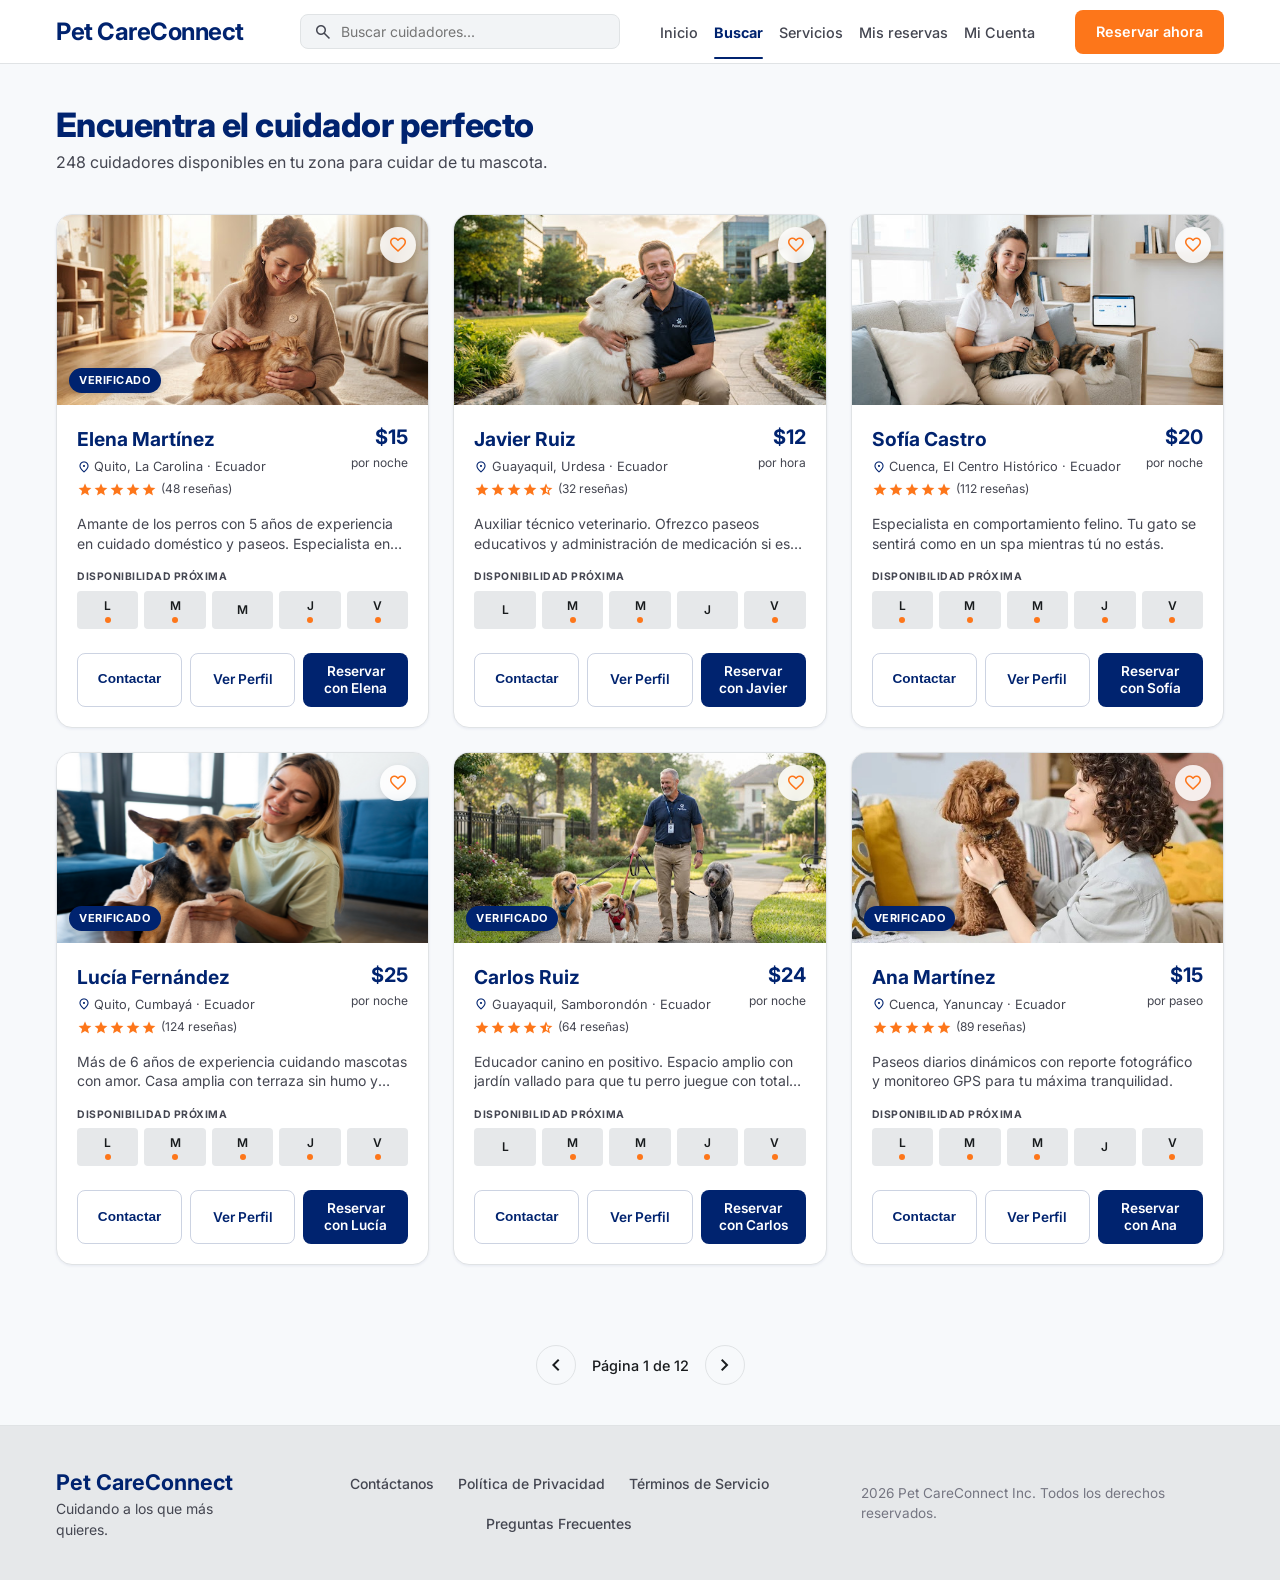
==== commit 488c0105: "feat: enhance payment management and pet editing features, update UI components, and improve form va" ====
--- a/petCareConnect/pages/buscarCuidadores.html
+++ b/petCareConnect/pages/buscarCuidadores.html
@@ -17,6 +17,7 @@
     <script src="../js/bookings.js" defer></script>
     <script src="../js/forms.js" defer></script>
     <script src="../js/ui.js" defer></script>
+    <script src="../js/buscarCuidadores.js" defer></script>
 </head>
 <body>
 
@@ -29,43 +30,6 @@
                 <h1 id="main-title" class="heading-xl">Encuentra el cuidador perfecto</h1>
                 <p class="text-body text-muted">248 cuidadores disponibles en tu zona para cuidar de tu mascota.</p>
             </div>
-
-            <form class="filter-form">
-                <fieldset class="filter-fieldset">
-                    <legend class="sr-only">Filtros de búsqueda</legend>
-
-                    <div class="filter-pills-row">
-                        <div class="filter-pill">
-                            <span class="material-symbols-outlined filter-icon">calendar_month</span>
-                            <label for="filter-date" class="filter-label">Fechas</label>
-                            <input type="date" id="filter-date" class="form-control filter-input" name="date">
-                        </div>
-
-                        <div class="filter-pill">
-                            <span class="material-symbols-outlined filter-icon">pets</span>
-                            <label for="filter-pet-type" class="filter-label">Tipo de Mascota</label>
-                            <select id="filter-pet-type" class="form-control filter-select" name="pet-type">
-                                <option value="">Seleccionar tipo...</option>
-                                <option value="perro">Perro</option>
-                                <option value="gato">Gato</option>
-                            </select>
-                        </div>
-
-                        <div class="filter-pill">
-                            <span class="material-symbols-outlined filter-icon">payments</span>
-                            <label for="filter-price" class="filter-label">Precio</label>
-                            <select id="filter-price" class="form-control filter-select" name="price">
-                                <option value="">Seleccionar precio...</option>
-                            </select>
-                        </div>
-
-                        <button type="button" class="button-more-filters">
-                            <span class="material-symbols-outlined">tune</span>
-                            <span>Más filtros</span>
-                        </button>
-                    </div>
-                </fieldset>
-            </form>
         </section>
 
         <section aria-labelledby="sitters-title" class="sitters-section">
@@ -88,6 +52,7 @@
                         <div class="sitter-header-row">
                             <div>
                                 <h3>Elena Martínez</h3>
+                                <p class="sitter-card-city"><span class="material-symbols-outlined" aria-hidden="true">location_on</span> Quito, La Carolina · Ecuador</p>
                                 <div class="rating-block">
                                     <div class="stars">
                                         <span class="material-symbols-outlined star-icon filled">star</span>
@@ -141,6 +106,7 @@
                         <div class="sitter-header-row">
                             <div>
                                 <h3>Javier Ruiz</h3>
+                                <p class="sitter-card-city"><span class="material-symbols-outlined" aria-hidden="true">location_on</span> Guayaquil, Urdesa · Ecuador</p>
                                 <div class="rating-block">
                                     <div class="stars">
                                         <span class="material-symbols-outlined star-icon filled">star</span>
@@ -194,6 +160,7 @@
                         <div class="sitter-header-row">
                             <div>
                                 <h3>Sofía Castro</h3>
+                                <p class="sitter-card-city"><span class="material-symbols-outlined" aria-hidden="true">location_on</span> Cuenca, El Centro Histórico · Ecuador</p>
                                 <div class="rating-block">
                                     <div class="stars">
                                         <span class="material-symbols-outlined star-icon filled">star</span>
@@ -248,6 +215,7 @@
                         <div class="sitter-header-row">
                             <div>
                                 <h3>Lucía Fernández</h3>
+                                <p class="sitter-card-city"><span class="material-symbols-outlined" aria-hidden="true">location_on</span> Quito, Cumbayá · Ecuador</p>
                                 <div class="rating-block">
                                     <div class="stars">
                                         <span class="material-symbols-outlined star-icon filled">star</span>
@@ -302,6 +270,7 @@
                         <div class="sitter-header-row">
                             <div>
                                 <h3>Carlos Ruiz</h3>
+                                <p class="sitter-card-city"><span class="material-symbols-outlined" aria-hidden="true">location_on</span> Guayaquil, Samborondón · Ecuador</p>
                                 <div class="rating-block">
                                     <div class="stars">
                                         <span class="material-symbols-outlined star-icon filled">star</span>
@@ -356,6 +325,7 @@
                         <div class="sitter-header-row">
                             <div>
                                 <h3>Ana Martínez</h3>
+                                <p class="sitter-card-city"><span class="material-symbols-outlined" aria-hidden="true">location_on</span> Cuenca, Yanuncay · Ecuador</p>
                                 <div class="rating-block">
                                     <div class="stars">
                                         <span class="material-symbols-outlined star-icon filled">star</span>
@@ -481,139 +451,5 @@
             </form>
         </div>
     </div>
-
-    <script>
-        document.addEventListener('DOMContentLoaded', () => {
-
-            const moreFiltersBtn = document.querySelector('.button-more-filters');
-            const filtersModal = document.getElementById('filters-modal-overlay');
-            const closeFiltersBtn = document.getElementById('close-filters-modal');
-            const cancelFiltersBtn = document.getElementById('cancel-filters-btn');
-            const applyFiltersBtn = document.getElementById('apply-filters-btn');
-
-            if (moreFiltersBtn && filtersModal) {
-                moreFiltersBtn.addEventListener('click', () => {
-                    if (window.PCC_UI) {
-                        PCC_UI.openModal(filtersModal, moreFiltersBtn);
-                    } else {
-                        filtersModal.classList.add('is-open');
-                        filtersModal.setAttribute('aria-hidden', 'false');
-                    }
-                });
-
-                const closeFModal = () => {
-                    if (window.PCC_UI) {
-                        PCC_UI.closeModal(filtersModal);
-                    } else {
-                        filtersModal.classList.remove('is-open');
-                        filtersModal.setAttribute('aria-hidden', 'true');
-                    }
-                };
-
-                if (closeFiltersBtn) closeFiltersBtn.addEventListener('click', closeFModal);
-                if (cancelFiltersBtn) cancelFiltersBtn.addEventListener('click', closeFModal);
-
-                if (applyFiltersBtn) {
-                    applyFiltersBtn.addEventListener('click', () => {
-                        closeFModal();
-                        window.showToast('Filtros avanzados aplicados correctamente', 'info');
-                    });
-                }
-            }
-
-            const contactBtns = document.querySelectorAll('.contact-sitter-btn');
-            const contactModal = document.getElementById('contact-modal-overlay');
-            const closeContactBtn = document.getElementById('close-contact-modal');
-            const cancelContactBtn = document.getElementById('cancel-contact-btn');
-            const contactForm = document.getElementById('contact-sitter-form');
-            const contactMsgInput = document.getElementById('contact-msg');
-            const contactNameTitle = document.getElementById('contact-sitter-name-title');
-
-            let currentSitter = 'Elena Martínez';
-
-            contactBtns.forEach(btn => {
-                btn.addEventListener('click', () => {
-                    currentSitter = btn.dataset.sitterName || 'Cuidador';
-                    if (contactNameTitle) contactNameTitle.textContent = currentSitter;
-                    if (contactMsgInput && window.PCC_FORMS) {
-                        PCC_FORMS.clearError(contactMsgInput);
-                    }
-                    if (contactModal) {
-                        if (window.PCC_UI) {
-                            PCC_UI.openModal(contactModal, btn);
-                        } else {
-                            contactModal.classList.add('is-open');
-                            contactModal.setAttribute('aria-hidden', 'false');
-                        }
-                        if (contactMsgInput) contactMsgInput.focus();
-                    }
-                });
-            });
-
-            const closeCModal = () => {
-                if (contactModal) {
-                    if (window.PCC_UI) {
-                        PCC_UI.closeModal(contactModal);
-                    } else {
-                        contactModal.classList.remove('is-open');
-                        contactModal.setAttribute('aria-hidden', 'true');
-                    }
-                }
-            };
-
-            if (closeContactBtn) closeContactBtn.addEventListener('click', closeCModal);
-            if (cancelContactBtn) cancelContactBtn.addEventListener('click', closeCModal);
-
-            if (contactMsgInput) {
-                contactMsgInput.addEventListener('input', () => {
-                    if (contactMsgInput.value.trim().length >= 10 && window.PCC_FORMS) {
-                        PCC_FORMS.clearError(contactMsgInput);
-                    }
-                });
-            }
-
-            if (contactForm) {
-                contactForm.addEventListener('submit', (e) => {
-                    e.preventDefault();
-                    const msgVal = (contactMsgInput ? contactMsgInput.value : '').trim();
-                    if (msgVal.length < 10) {
-                        if (window.PCC_FORMS && contactMsgInput) {
-                            PCC_FORMS.showError(contactMsgInput, 'Escribe un mensaje de al menos 10 caracteres para el cuidador.');
-                        }
-                        if (contactMsgInput) contactMsgInput.focus();
-                        if (window.showToast) {
-                            window.showToast('Escribe un mensaje de al menos 10 caracteres para el cuidador.', 'error');
-                        }
-                        return;
-                    }
-
-                    if (window.PCC_FORMS && contactMsgInput) {
-                        PCC_FORMS.clearError(contactMsgInput);
-                    }
-                    closeCModal();
-                    if (window.showToast) {
-                        window.showToast(`Mensaje enviado a ${currentSitter}. Te responderá pronto.`, 'success');
-                    }
-                    contactForm.reset();
-                });
-            }
-
-            const prevBtn = document.querySelector('.pagination-prev-btn');
-            const nextBtn = document.querySelector('.pagination-next-btn');
-
-            if (prevBtn) {
-                prevBtn.addEventListener('click', (e) => {
-                    e.preventDefault();
-                    window.showToast('Ya estás en la primera página', 'info');
-                });
-            }
-            if (nextBtn) {
-                nextBtn.addEventListener('click', (e) => {
-                    e.preventDefault();
-                    window.showToast('Cargando más cuidadores...', 'info');
-                });
-            }
-        });
-    </script>
 </body>
 </html>
--- a/petCareConnect/css/styles.css
+++ b/petCareConnect/css/styles.css
@@ -1,14 +1,21 @@
 :root {
     --primary: #00236f;
     --primary-dark: #00164e;
+    --primary-mid: #1a4da3;
+    --primary-fixed: #dce1ff;
     --secondary: #9d4300;
     --secondary-bright: #fd761a;
     --secondary-hover: #e06000;
+    --secondary-fixed: #ffdbca;
 
     --bg-main: #f7f9fb;
     --surface: #ffffff;
     --surface-low: #f2f4f6;
     --surface-high: #e6e8ea;
+    --on-primary: #ffffff;
+    --invalid-bg: #fffbfa;
+    --notes-bg: #fdfaf8;
+    --error-dark: #93000a;
 
     --text-main: #191c1e;
     --text-muted: #444651;
@@ -28,15 +35,29 @@
 
     --primary-alpha: rgba(0, 35, 111, 0.05);
     --primary-alpha-subtle: rgba(0, 35, 111, 0.04);
+    --primary-alpha-06: rgba(0, 35, 111, 0.06);
+    --primary-alpha-08: rgba(0, 35, 111, 0.08);
+    --primary-alpha-10: rgba(0, 35, 111, 0.1);
     --primary-alpha-border: rgba(0, 35, 111, 0.2);
+    --primary-overlay: rgba(0, 35, 111, 0.6);
+    --modal-backdrop: rgba(0, 35, 111, 0.45);
+    --secondary-alpha: rgba(253, 118, 26, 0.1);
+    --secondary-alpha-12: rgba(253, 118, 26, 0.12);
+    --secondary-alpha-strong: rgba(253, 118, 26, 0.35);
+    --error-alpha: rgba(186, 26, 26, 0.12);
+    --error-alpha-strong: rgba(186, 26, 26, 0.2);
+    --focus-ring: 0 0 0 3px rgba(0, 35, 111, 0.1);
 
     --radius-sm: 0.375rem;
     --radius-md: 0.5rem;
     --radius-lg: 0.75rem;
     --radius-xl: 1rem;
+    --radius-full: 9999px;
     --shadow-sm: 0 1px 3px rgba(0, 35, 111, 0.07);
     --shadow-md: 0 8px 24px rgba(0, 35, 111, 0.10);
+    --shadow-hover: 0 4px 14px rgba(0, 35, 111, 0.08);
     --transition: transform 0.18s ease, box-shadow 0.18s ease, background-color 0.18s ease, color 0.18s ease, border-color 0.18s ease;
+    --transition-fast: transform 0.15s ease, color 0.15s ease, background-color 0.15s ease;
 }
 
 *,
@@ -196,6 +217,88 @@
 
 .w-full {
     width: 100%;
+}
+
+/* --- Componentes base reutilizables --- */
+.icon-circle {
+    display: flex;
+    align-items: center;
+    justify-content: center;
+    flex-shrink: 0;
+    border-radius: 50%;
+    background: var(--primary-alpha-06);
+    color: var(--primary);
+}
+
+.icon-circle--sm {
+    width: 32px;
+    height: 32px;
+}
+
+.icon-circle--md {
+    width: 40px;
+    height: 40px;
+}
+
+.icon-circle--lg {
+    width: 48px;
+    height: 48px;
+}
+
+.pill {
+    display: inline-flex;
+    align-items: center;
+    gap: 0.35rem;
+    padding: 0.3rem 0.7rem;
+    border-radius: var(--radius-full);
+    font-size: 0.75rem;
+    font-weight: 600;
+    line-height: 1.2;
+}
+
+.pill--muted {
+    background: var(--surface-low);
+    color: var(--text-muted);
+    border: 1px solid var(--border);
+}
+
+.pill--accent {
+    background: var(--secondary-alpha-12);
+    color: var(--secondary);
+}
+
+.section-header,
+.profile-section-header,
+.pets-section-header {
+    display: flex;
+    align-items: center;
+    justify-content: space-between;
+    flex-wrap: wrap;
+    gap: 0.75rem;
+    margin-bottom: 1.25rem;
+}
+
+.section-header {
+    align-items: baseline;
+    gap: 0.5rem 1rem;
+    margin-bottom: 1.5rem;
+}
+
+.section-header h2,
+.pets-section-header h2,
+.profile-section-title {
+    font-weight: 700;
+    color: var(--primary);
+    margin: 0;
+}
+
+.card-hover-effect:hover,
+.sitter-card:hover,
+.pet-card:hover,
+.service-card:hover {
+    box-shadow: var(--shadow-hover);
+    transform: translateY(-2px);
+    border-color: var(--primary-alpha-border);
 }
 
 .form-control {
@@ -257,7 +360,7 @@
 .button-primary,
 .btn-primary {
     background: var(--primary);
-    color: #ffffff;
+    color: var(--on-primary);
 }
 
 .button-primary:hover,
@@ -270,7 +373,7 @@
 .btn-accent,
 .button-hero-accent {
     background: var(--secondary-bright);
-    color: #ffffff;
+    color: var(--on-primary);
 }
 
 .button-accent:hover,
@@ -310,7 +413,7 @@
 
 .button-glass {
     background: rgba(255, 255, 255, 0.2);
-    color: #fff;
+    color: var(--on-primary);
     backdrop-filter: blur(8px);
     -webkit-backdrop-filter: blur(8px);
     border-color: rgba(255, 255, 255, 0.35);
@@ -318,17 +421,6 @@
 
 .button-glass:hover {
     background: rgba(255, 255, 255, 0.3);
-}
-
-.button-secondary-dim {
-    background: var(--surface-low);
-    color: var(--text-muted);
-    border: 1px solid var(--border);
-}
-
-.button-secondary-dim:hover {
-    background: var(--surface-high);
-    color: var(--text-main);
 }
 
 .button:disabled,
@@ -371,20 +463,20 @@
 .button-primary.button-danger,
 .button-danger-fill {
     background: var(--error);
-    color: #ffffff;
+    color: var(--on-primary);
     border-color: var(--error);
 }
 
 .button-primary.button-danger:hover,
 .button-danger-fill:hover {
     background: #9b1515;
-    color: #ffffff;
+    color: var(--on-primary);
 }
 
 .badge {
     display: inline-block;
     padding: 0.25rem 0.65rem;
-    border-radius: 9999px;
+    border-radius: var(--radius-full);
     font-size: 0.7rem;
     font-weight: 700;
     text-transform: uppercase;
@@ -411,7 +503,7 @@
 
 .search-group:focus-within {
     border-color: var(--primary);
-    box-shadow: 0 0 0 3px rgba(0, 35, 111, 0.1);
+    box-shadow: 0 0 0 3px var(--primary-alpha-10);
 }
 
 .search-icon {
@@ -557,20 +649,20 @@
     inset: 0;
     z-index: 1;
     pointer-events: none;
-    background: linear-gradient(to right, rgba(0, 35, 111, 0.6), transparent);
+    background: linear-gradient(to right, var(--primary-overlay), transparent);
 }
 
 .hero-content {
     position: relative;
     max-width: 480px;
-    color: #fff;
+    color: var(--on-primary);
     z-index: 2;
 }
 
 .hero-content h1 {
     font-size: 1.6rem;
     font-weight: 700;
-    color: #fff;
+    color: var(--on-primary);
     line-height: 1.2;
     margin-bottom: 1rem;
 }
@@ -681,19 +773,8 @@
     margin-top: 0.5rem;
 }
 
-.section-header {
-    display: flex;
-    align-items: baseline;
-    justify-content: space-between;
-    flex-wrap: wrap;
-    gap: 0.5rem 1rem;
-    margin-bottom: 1.5rem;
-}
-
 .section-header h2 {
     font-size: 1.6rem;
-    font-weight: 700;
-    color: var(--primary);
 }
 
 .see-all-link {
@@ -734,17 +815,11 @@
     color: inherit;
 }
 
-.service-card:hover {
-    transform: translateY(-2px);
-    box-shadow: var(--shadow-md);
-    border-color: rgba(0, 35, 111, 0.2);
-}
-
 .service-icon-wrapper {
     width: 64px;
     height: 64px;
     border-radius: 50%;
-    background: rgba(0, 35, 111, 0.05);
+    background: var(--primary-alpha);
     display: flex;
     align-items: center;
     justify-content: center;
@@ -755,7 +830,7 @@
 
 .service-card:hover .service-icon-wrapper {
     background: var(--primary);
-    color: #fff;
+    color: var(--on-primary);
 }
 
 .service-icon-wrapper .material-symbols-outlined {
@@ -1021,9 +1096,9 @@
 
 .badge-popular {
     background-color: var(--primary-dark);
-    color: #ffffff;
+    color: var(--on-primary);
     padding: 3px 10px;
-    border-radius: 9999px;
+    border-radius: var(--radius-full);
     font-size: 0.7rem;
     font-weight: 700;
     letter-spacing: 0.03em;
@@ -1039,23 +1114,28 @@
     display: flex;
     justify-content: space-between;
     align-items: center;
-    flex-wrap: wrap;
-    gap: 0.5rem;
+    flex-wrap: nowrap;
+    gap: 0.75rem;
     padding-top: 1rem;
     border-top: 1px solid var(--border);
-    margin-top: 1.25rem;
+    margin-top: auto;
 }
 
 .catalog-price {
     font-size: 0.95rem;
     font-weight: 700;
     color: var(--text-main);
+    min-width: 0;
+    flex: 1 1 auto;
+    line-height: 1.3;
 }
 
 .catalog-btn {
+    flex: 0 0 auto;
     padding: 0.45rem 1rem;
     font-size: 0.85rem;
     border-radius: var(--radius-md);
+    white-space: nowrap;
 }
 
 .guarantees-section {
@@ -1091,7 +1171,7 @@
     width: 48px;
     height: 48px;
     border-radius: 50%;
-    background-color: rgba(0, 35, 111, 0.06);
+    background-color: var(--primary-alpha-06);
     color: var(--primary);
     display: flex;
     align-items: center;
@@ -1245,12 +1325,6 @@
     display: flex;
     flex-direction: column;
     height: 100%;
-}
-
-.sitter-card:hover {
-    transform: translateY(-2px);
-    box-shadow: var(--shadow-md);
-    border-color: var(--primary-alpha-border);
 }
 
 .sitter-card-media {
@@ -1287,12 +1361,25 @@
     align-items: center;
     justify-content: center;
     cursor: pointer;
+    color: var(--text-muted);
     box-shadow: 0 2px 6px rgba(0, 0, 0, 0.1);
+    padding: 0;
     transition: var(--transition);
 }
 
 .favorite-btn:hover {
-    background: rgba(255, 255, 255, 1);
+    background: var(--on-primary);
+    color: var(--secondary);
+}
+
+.favorite-btn.is-favorite {
+    color: var(--secondary-bright);
+}
+
+.favorite-btn.is-favorite .material-symbols-outlined,
+.favorite-btn.is-favorite .favorite-icon {
+    font-variation-settings: 'FILL' 1;
+    transform: scale(1.1);
 }
 
 .favorite-icon {
@@ -1305,9 +1392,9 @@
     bottom: 12px;
     left: 12px;
     background: var(--primary);
-    color: #ffffff;
+    color: var(--on-primary);
     padding: 4px 10px;
-    border-radius: 9999px;
+    border-radius: var(--radius-full);
     font-size: 11px;
     font-weight: 700;
     letter-spacing: 0.05em;
@@ -1342,6 +1429,20 @@
     color: var(--primary);
     margin: 0;
     overflow-wrap: anywhere;
+}
+
+.sitter-card-city {
+    display: flex;
+    align-items: center;
+    gap: 0.2rem;
+    margin: 0.2rem 0 0;
+    font-size: 0.8rem;
+    color: var(--text-muted);
+}
+
+.sitter-card-city .material-symbols-outlined {
+    font-size: 14px;
+    color: var(--primary);
 }
 
 .rating-block {
@@ -1567,13 +1668,13 @@
     font-size: 0.75rem;
     font-weight: 700;
     padding: 0.15rem 0.6rem;
-    border-radius: 9999px;
+    border-radius: var(--radius-full);
     line-height: 1;
 }
 
 .badge-activas {
     background-color: var(--primary);
-    color: #ffffff;
+    color: var(--on-primary);
 }
 
 .badge-pasadas {
@@ -1582,8 +1683,8 @@
 }
 
 .badge-canceladas {
-    background-color: #ffdad6;
-    color: #93000a;
+    background-color: var(--error-bg);
+    color: var(--error-dark);
 }
 
 .column-cards {
@@ -1597,11 +1698,6 @@
     display: flex;
     flex-direction: column;
     gap: 1rem;
-}
-
-.card-hover-effect:hover {
-    box-shadow: 0px 4px 14px rgba(0, 35, 111, 0.08);
-    transform: translateY(-2px);
 }
 
 .booking-card-past {
@@ -1964,7 +2060,7 @@
     margin-top: 1.25rem;
     padding: 1.25rem;
     text-align: left;
-    box-shadow: 0 4px 16px rgba(0, 35, 111, 0.05);
+    box-shadow: 0 4px 16px var(--primary-alpha);
 }
 
 @media (min-width: 480px) {
@@ -2048,7 +2144,7 @@
 .login-input:focus {
     border-color: var(--primary);
     background: var(--surface);
-    box-shadow: 0 0 0 3px rgba(0, 35, 111, 0.1);
+    box-shadow: 0 0 0 3px var(--primary-alpha-10);
 }
 
 .input-icon-wrapper .input,
@@ -2112,7 +2208,7 @@
     width: 100%;
     padding: 0.75rem 1.25rem;
     background-color: var(--primary);
-    color: #ffffff;
+    color: var(--on-primary);
     border: none;
     border-radius: var(--radius-md);
     font-size: 0.95rem;
@@ -2245,7 +2341,7 @@
     display: flex;
     align-items: center;
     justify-content: center;
-    color: #ffffff;
+    color: var(--on-primary);
     box-shadow: var(--shadow-sm);
 }
 
@@ -2313,9 +2409,9 @@
     display: inline-flex;
     align-items: center;
     gap: 0.35rem;
-    background-color: rgba(253, 118, 26, 0.12);
+    background-color: var(--secondary-alpha-12);
     padding: 0.35rem 0.75rem;
-    border-radius: 9999px;
+    border-radius: var(--radius-full);
     color: var(--secondary);
     align-self: flex-start;
     margin: 0;
@@ -2343,30 +2439,31 @@
     margin-top: 0.25rem;
 }
 
-.profile-tag-pill {
-    background-color: var(--surface-low);
+.profile-tag-pill,
+.pet-spec-pill {
+    background: var(--surface-low);
     color: var(--text-muted);
     font-size: 0.75rem;
     font-weight: 600;
+    border: 1px solid var(--border);
+}
+
+.profile-tag-pill {
     padding: 0.3rem 0.65rem;
     border-radius: var(--radius-md);
-    border: 1px solid rgba(197, 197, 211, 0.3);
+}
+
+.pet-spec-pill {
+    border-radius: var(--radius-full);
+    padding: 0.2rem 0.6rem;
 }
 
 .profile-section-header {
-    display: flex;
-    align-items: center;
-    justify-content: space-between;
-    flex-wrap: wrap;
-    gap: 0.75rem;
     margin-bottom: 1rem;
 }
 
 .profile-section-title {
     font-size: 1.35rem;
-    font-weight: 700;
-    color: var(--primary);
-    margin: 0;
     min-width: 0;
 }
 
@@ -2395,6 +2492,7 @@
 }
 
 .env-placeholder-item {
+    position: relative;
     aspect-ratio: 1 / 1;
     border-radius: var(--radius-md);
     background: var(--surface-low);
@@ -2406,16 +2504,40 @@
     color: var(--text-muted);
     gap: 0.35rem;
     transition: var(--transition);
+    overflow: hidden;
+    margin: 0;
+    padding: 0;
 }
 
 .env-placeholder-item:hover {
-    background: var(--surface-high);
     border-color: var(--primary);
-    color: var(--primary);
+    box-shadow: var(--shadow-sm);
 }
 
 .env-placeholder-item .material-symbols-outlined {
     font-size: 28px;
+}
+
+.env-photo-img {
+    display: block;
+    width: 100%;
+    height: 100%;
+    object-fit: cover;
+    object-position: center;
+}
+
+.env-photo .env-label {
+    position: absolute;
+    left: 0;
+    right: 0;
+    bottom: 0;
+    margin: 0;
+    padding: 0.45rem 0.5rem;
+    font-size: 0.75rem;
+    font-weight: 600;
+    color: var(--on-primary);
+    text-align: center;
+    background: linear-gradient(to top, rgba(0, 22, 78, 0.75), transparent);
 }
 
 .env-label {
@@ -2423,14 +2545,49 @@
     font-weight: 600;
 }
 
+.see-all-link.btn-view-gallery {
+    background: none;
+    border: none;
+    font-family: inherit;
+    font-size: 0.9rem;
+    cursor: pointer;
+    color: var(--secondary-bright);
+    padding: 0;
+}
+
 .env-placeholder-item.env-more {
     background: var(--primary);
-    color: #ffffff;
+    color: var(--on-primary);
+    border: none;
+    cursor: pointer;
+    font: inherit;
+}
+
+.env-placeholder-item.env-more .env-photo-img {
+    position: absolute;
+    inset: 0;
+    opacity: 0.45;
+}
+
+.env-more-overlay {
+    position: relative;
+    z-index: 1;
+    display: flex;
+    flex-direction: column;
+    align-items: center;
+    justify-content: center;
+    gap: 0.15rem;
+    color: var(--on-primary);
 }
 
 .env-placeholder-item.env-more .more-count {
     font-size: 1.5rem;
     font-weight: 700;
+    line-height: 1;
+}
+
+.env-placeholder-item.env-more .env-label {
+    color: var(--on-primary);
 }
 
 .reviews-sort-form {
@@ -2506,12 +2663,12 @@
 }
 
 .avatar-cp {
-    background: var(--primary-fixed, #dce1ff);
+    background: var(--primary-fixed);
     color: var(--primary);
 }
 
 .avatar-ml {
-    background: var(--secondary-fixed, #ffdbca);
+    background: var(--secondary-fixed);
     color: var(--secondary);
 }
 
@@ -2729,7 +2886,7 @@
     width: 40px;
     height: 40px;
     border-radius: 50%;
-    background: var(--primary-fixed, #dce1ff);
+    background: var(--primary-fixed);
     color: var(--primary);
     display: flex;
     align-items: center;
@@ -2822,7 +2979,7 @@
     align-items: center;
     justify-content: center;
     padding: 1rem;
-    background: rgba(0, 35, 111, 0.45);
+    background: var(--modal-backdrop);
     backdrop-filter: blur(4px);
     -webkit-backdrop-filter: blur(4px);
     opacity: 0;
@@ -2841,7 +2998,7 @@
     background: var(--surface);
     border: 1px solid var(--border);
     border-radius: var(--radius-xl);
-    box-shadow: 0 20px 40px rgba(0, 35, 111, 0.18);
+    box-shadow: var(--shadow-md);
     width: 100%;
     max-width: 520px;
     max-height: calc(100vh - 2rem);
@@ -2907,6 +3064,139 @@
     max-width: 440px;
 }
 
+.modal-card-lg {
+    max-width: 640px;
+}
+
+.footer-modal-body {
+    gap: 1rem;
+}
+
+.footer-modal-lead {
+    margin: 0;
+    color: var(--text-main);
+    font-size: 0.95rem;
+    line-height: 1.5;
+}
+
+.footer-modal-meta {
+    margin: 0 0 0.5rem;
+    font-size: 0.8rem;
+    color: var(--text-muted);
+}
+
+.footer-modal-prose h4 {
+    margin: 0.75rem 0 0.35rem;
+    font-size: 0.95rem;
+    color: var(--primary);
+}
+
+.footer-modal-prose p,
+.footer-modal-prose li {
+    margin: 0;
+    font-size: 0.9rem;
+    line-height: 1.55;
+    color: var(--text-main);
+}
+
+.footer-modal-prose ul {
+    margin: 0.35rem 0 0;
+    padding-left: 1.15rem;
+    list-style: disc;
+}
+
+.footer-modal-prose li + li {
+    margin-top: 0.25rem;
+}
+
+.footer-contact-list {
+    list-style: none;
+    margin: 0;
+    padding: 0;
+    display: flex;
+    flex-direction: column;
+    gap: 0.85rem;
+}
+
+.footer-contact-list li {
+    display: flex;
+    align-items: flex-start;
+    gap: 0.75rem;
+}
+
+.footer-contact-list .material-symbols-outlined {
+    color: var(--primary);
+    font-size: 22px;
+    margin-top: 0.1rem;
+}
+
+.footer-contact-list strong {
+    display: block;
+    font-size: 0.85rem;
+    color: var(--text-main);
+}
+
+.footer-contact-list span,
+.footer-contact-list a {
+    font-size: 0.9rem;
+    color: var(--text-muted);
+}
+
+.footer-contact-list a:hover {
+    color: var(--secondary-bright);
+}
+
+.footer-contact-form {
+    display: flex;
+    flex-direction: column;
+    gap: 0.85rem;
+    padding-top: 0.35rem;
+    border-top: 1px solid var(--border);
+}
+
+.footer-faq-list {
+    display: flex;
+    flex-direction: column;
+    gap: 0.65rem;
+}
+
+.footer-faq-item {
+    border: 1px solid var(--border);
+    border-radius: var(--radius-md);
+    background: var(--surface-low);
+    padding: 0.65rem 0.85rem;
+}
+
+.footer-faq-item summary {
+    cursor: pointer;
+    font-weight: 600;
+    color: var(--primary);
+    list-style: none;
+}
+
+.footer-faq-item summary::-webkit-details-marker {
+    display: none;
+}
+
+.footer-faq-item summary::after {
+    content: 'expand_more';
+    font-family: 'Material Symbols Outlined';
+    float: right;
+    font-size: 1.15rem;
+    color: var(--text-muted);
+}
+
+.footer-faq-item[open] summary::after {
+    content: 'expand_less';
+}
+
+.footer-faq-item p {
+    margin: 0.55rem 0 0.15rem;
+    font-size: 0.9rem;
+    line-height: 1.5;
+    color: var(--text-main);
+}
+
 .modal-body {
     display: flex;
     flex-direction: column;
@@ -2968,33 +3258,49 @@
 .summary-item {
     display: flex;
     justify-content: space-between;
+    align-items: flex-start;
+    gap: 1rem;
     font-size: 0.9rem;
-    color: var(--text-muted);
+    line-height: 1.5;
+    color: var(--text-muted);
+    padding: 0.15rem 0;
 }
 
 .summary-item strong {
     color: var(--text-main);
+    font-weight: 600;
+    text-align: right;
+    line-height: 1.5;
 }
 
 .summary-total {
     border-top: 1px dashed var(--border);
-    padding-top: 0.5rem;
-    margin-top: 0.25rem;
+    padding-top: 1rem;
+    margin-top: 0.5rem;
     font-weight: 700;
     font-size: 1.05rem;
+    line-height: 1.5;
     color: var(--primary);
 }
 
 .modal-policy-note {
-    font-size: 0.8rem;
-    color: var(--text-muted);
-    display: flex;
-    align-items: center;
-    gap: 0.4rem;
-    background: rgba(0, 35, 111, 0.04);
-    padding: 0.6rem 0.85rem;
+    font-size: 0.85rem;
+    line-height: 1.55;
+    color: var(--text-muted);
+    display: flex;
+    align-items: flex-start;
+    gap: 0.65rem;
+    background: var(--primary-alpha-subtle);
+    padding: 1.1rem 1.2rem;
     border-radius: var(--radius-md);
     border-left: 3px solid var(--primary);
+    text-align: left;
+}
+
+.modal-policy-note .material-symbols-outlined {
+    font-size: 18px;
+    flex-shrink: 0;
+    margin-top: 1px;
 }
 
 .toast-container {
@@ -3016,7 +3322,7 @@
 
 .toast {
     background: var(--primary);
-    color: #ffffff;
+    color: var(--on-primary);
     padding: 0.75rem 1.25rem;
     border-radius: var(--radius-md);
     box-shadow: var(--shadow-md);
@@ -3053,25 +3359,64 @@
     max-width: 680px;
     margin: 0 auto;
     text-align: center;
+    padding: 1.5rem 0 2.5rem;
+}
+
+.confirmation-fallback-card {
+    display: flex;
+    flex-direction: column;
+    align-items: center;
+    gap: 1.5rem;
+    text-align: center;
 }
 
 .confirmation-card {
     display: flex;
     flex-direction: column;
     align-items: center;
-    gap: 1.5rem;
-    padding: 2.5rem 1.5rem;
+    gap: 2.75rem;
+    padding: 2.5rem 1.75rem;
+}
+
+.confirmation-card.card-padding {
+    padding: 2.5rem 1.75rem;
+}
+
+@media (min-width: 640px) {
+    .confirmation-card,
+    .confirmation-card.card-padding {
+        padding: 3rem 2.5rem;
+        gap: 3rem;
+    }
+}
+
+.confirmation-heading {
+    display: flex;
+    flex-direction: column;
+    gap: 0.85rem;
+    max-width: 36rem;
+}
+
+.confirmation-card .bookings-title {
+    margin-bottom: 0;
+    line-height: 1.3;
+}
+
+.confirmation-card .bookings-subtitle {
+    margin: 0;
+    line-height: 1.55;
 }
 
 .confirmation-icon-circle {
     width: 72px;
     height: 72px;
     border-radius: 50%;
-    background: rgba(0, 35, 111, 0.1);
+    background: var(--primary-alpha-10);
     color: var(--primary);
     display: flex;
     align-items: center;
     justify-content: center;
+    flex-shrink: 0;
 }
 
 .confirmation-icon-circle .material-symbols-outlined {
@@ -3084,42 +3429,171 @@
     background: var(--surface-low);
     border: 1px solid var(--border);
     border-radius: var(--radius-lg);
-    padding: 1.25rem;
-    display: flex;
-    flex-direction: column;
+    padding: 1.75rem 1.75rem;
+    display: flex;
+    flex-direction: column;
+    gap: 1.35rem;
+    margin: 0;
+}
+
+.confirmation-details-box .summary-item {
+    gap: 1.25rem;
+    padding: 0.45rem 0;
+    line-height: 1.65;
+}
+
+.confirmation-details-box .summary-total {
+    margin-top: 0.65rem;
+    padding-top: 1.25rem;
+    padding-bottom: 0.25rem;
+}
+
+.confirmation-code-row {
+    display: flex;
+    justify-content: space-between;
+    align-items: center;
+    flex-wrap: wrap;
     gap: 0.75rem;
-}
-
-.confirmation-code-row {
-    display: flex;
-    justify-content: space-between;
-    align-items: center;
     border-bottom: 1px solid var(--border);
-    padding-bottom: 0.75rem;
+    padding-bottom: 1.25rem;
+    margin-bottom: 0.35rem;
+    line-height: 1.45;
 }
 
 .code-badge {
-    background: var(--primary-fixed, #dce1ff);
+    background: var(--primary-fixed);
     color: var(--primary);
     font-family: monospace;
     font-size: 0.9rem;
     font-weight: 700;
-    padding: 0.2rem 0.6rem;
+    padding: 0.4rem 0.75rem;
     border-radius: var(--radius-sm);
+    line-height: 1.3;
+}
+
+.confirmation-card .modal-policy-note {
+    width: 100%;
+    box-sizing: border-box;
+    margin: 0;
+    padding: 1.35rem 1.4rem;
+    gap: 0.75rem;
+    line-height: 1.6;
+}
+
+.confirmation-card .modal-policy-note .material-symbols-outlined {
+    font-size: 20px;
+    margin-top: 2px;
 }
 
 .confirmation-actions {
     display: flex;
-    gap: 1rem;
+    gap: 1.25rem;
     width: 100%;
     justify-content: center;
     flex-wrap: wrap;
+    margin: 0;
+    padding: 0;
 }
 
 .confirmation-actions .button {
     flex: 1;
     min-width: 160px;
     text-align: center;
+}
+
+.confirmation-modal-card {
+    max-width: 440px;
+    width: min(100%, 440px);
+    max-height: min(92vh, 640px);
+}
+
+.confirmation-modal-header {
+    padding: 0.85rem 1rem;
+}
+
+.confirmation-modal-header .modal-title {
+    font-size: 1.05rem;
+}
+
+.confirmation-modal-body {
+    gap: 0.85rem;
+    padding: 1rem 1.15rem 0.85rem;
+    text-align: center;
+}
+
+.confirmation-modal-icon {
+    width: 48px;
+    height: 48px;
+    margin: 0 auto;
+    border-radius: 50%;
+    background: var(--primary-alpha-10);
+    color: var(--primary);
+    display: flex;
+    align-items: center;
+    justify-content: center;
+}
+
+.confirmation-modal-icon .material-symbols-outlined {
+    font-size: 30px;
+}
+
+.confirmation-modal-lead {
+    margin: 0;
+    font-size: 0.875rem;
+    line-height: 1.45;
+    color: var(--text-muted);
+}
+
+.confirmation-modal-details {
+    text-align: left;
+    padding: 0.9rem 1rem;
+    gap: 0.65rem;
+    margin: 0;
+}
+
+.confirmation-modal-details .confirmation-code-row {
+    padding-bottom: 0.65rem;
+    margin-bottom: 0;
+}
+
+.confirmation-modal-details .summary-item {
+    padding: 0.15rem 0;
+    font-size: 0.85rem;
+    line-height: 1.4;
+    gap: 0.75rem;
+}
+
+.confirmation-modal-details .summary-total {
+    margin-top: 0.25rem;
+    padding-top: 0.65rem;
+    font-size: 0.95rem;
+}
+
+.confirmation-modal-policy {
+    margin: 0;
+    padding: 0.7rem 0.85rem;
+    font-size: 0.75rem;
+    line-height: 1.4;
+    gap: 0.45rem;
+}
+
+.confirmation-modal-policy .material-symbols-outlined {
+    font-size: 16px;
+}
+
+.confirmation-modal-footer {
+    display: flex;
+    flex-wrap: wrap;
+    gap: 0.65rem;
+    padding: 0.85rem 1rem;
+    justify-content: stretch;
+}
+
+.confirmation-modal-btn {
+    flex: 1 1 140px;
+    min-height: 42px;
+    padding: 0.55rem 0.85rem;
+    font-size: 0.85rem;
 }
 
 .toast-info {
@@ -3144,39 +3618,12 @@
     opacity: 1;
 }
 
-.favorite-btn {
-    background: transparent;
-    border: none;
-    cursor: pointer;
-    color: var(--text-muted);
-    transition: transform 0.15s ease, color 0.15s ease;
-    display: flex;
-    align-items: center;
-    justify-content: center;
-    padding: 0.35rem;
-    border-radius: 50%;
-}
-
-.favorite-btn:hover {
-    background: rgba(253, 118, 26, 0.1);
-    color: var(--secondary);
-}
-
-.favorite-btn.is-favorite {
-    color: var(--secondary);
-}
-
-.favorite-btn.is-favorite .material-symbols-outlined {
-    font-variation-settings: 'FILL' 1;
-    transform: scale(1.15);
-}
-
 .inpage-alert-banner {
     display: flex;
     align-items: center;
     justify-content: space-between;
-    background: var(--warning-bg, #ffdbca);
-    color: var(--warning, #783200);
+    background: var(--warning-bg);
+    color: var(--warning);
     padding: 0.85rem 1.25rem;
     border-radius: var(--radius-lg);
     margin-bottom: 1.5rem;
@@ -3303,36 +3750,10 @@
     outline-offset: 2px;
 }
 
-.field-error {
-    font-size: 0.75rem;
-    color: var(--error);
-    display: none;
-    align-items: center;
-    gap: 0.25rem;
-    margin-top: 0.25rem;
-    font-weight: 500;
-}
-
-.field-error.is-visible {
-    display: flex;
-}
-
-.input.is-invalid,
-.login-input.is-invalid,
-.form-control.is-invalid {
-    border-color: var(--error) !important;
-    background-color: #fffbfa !important;
-    box-shadow: 0 0 0 3px rgba(186, 26, 26, 0.12) !important;
-}
-
 .input.is-valid,
 .login-input.is-valid,
 .form-control.is-valid {
     border-color: var(--success) !important;
-}
-
-.field-error .material-symbols-outlined {
-    font-size: 14px;
 }
 
 .button.is-loading,
@@ -3350,7 +3771,7 @@
     height: 16px;
     border: 2px solid rgba(255, 255, 255, 0.35);
     border-radius: 50%;
-    border-top-color: #ffffff;
+    border-top-color: var(--on-primary);
     animation: btnSpin 0.75s linear infinite;
 }
 
@@ -3474,14 +3895,14 @@
     height: 68px;
     border-radius: 50%;
     background: linear-gradient(135deg, var(--primary), var(--primary-dark));
-    color: #ffffff;
+    color: var(--on-primary);
     display: flex;
     align-items: center;
     justify-content: center;
     font-size: 1.5rem;
     font-weight: 700;
     letter-spacing: -0.02em;
-    box-shadow: 0 4px 12px rgba(0, 35, 111, 0.2);
+    box-shadow: 0 4px 12px var(--primary-alpha-border);
     flex-shrink: 0;
 }
 
@@ -3518,7 +3939,7 @@
     background: var(--success-bg);
     color: var(--success);
     padding: 0.15rem 0.5rem;
-    border-radius: 9999px;
+    border-radius: var(--radius-full);
     font-size: 0.7rem;
     font-weight: 700;
 }
@@ -3590,20 +4011,8 @@
     }
 }
 
-.pets-section-header {
-    display: flex;
-    align-items: center;
-    justify-content: space-between;
-    margin-bottom: 1.25rem;
-    flex-wrap: wrap;
-    gap: 0.75rem;
-}
-
 .pets-section-header h2 {
     font-size: 1.25rem;
-    font-weight: 700;
-    color: var(--primary);
-    margin: 0;
 }
 
 .pets-section-header p {
@@ -3635,12 +4044,6 @@
     transition: var(--transition);
 }
 
-.pet-card:hover {
-    box-shadow: var(--shadow-md);
-    border-color: rgba(0, 35, 111, 0.2);
-    transform: translateY(-2px);
-}
-
 .pet-card-top {
     display: flex;
     align-items: center;
@@ -3679,18 +4082,8 @@
     gap: 0.5rem;
 }
 
-.pet-spec-pill {
-    background: var(--surface-low);
-    border: 1px solid var(--border);
-    border-radius: 9999px;
-    padding: 0.2rem 0.6rem;
-    font-size: 0.75rem;
-    color: var(--text-muted);
-    font-weight: 600;
-}
-
 .pet-notes-box {
-    background: #fdfaf8;
+    background: var(--notes-bg);
     border-left: 3px solid var(--secondary-bright);
     padding: 0.6rem 0.75rem;
     border-radius: var(--radius-sm);
@@ -3709,10 +4102,10 @@
     border-top: 1px solid var(--surface-low);
 }
 
+.pet-btn-edit,
 .pet-btn-delete {
     background: transparent;
     border: none;
-    color: var(--error);
     cursor: pointer;
     font-size: 0.85rem;
     font-weight: 600;
@@ -3724,10 +4117,23 @@
     transition: var(--transition);
 }
 
+.pet-btn-edit {
+    color: var(--primary);
+}
+
+.pet-btn-edit:hover {
+    background: var(--surface-low);
+}
+
+.pet-btn-delete {
+    color: var(--error);
+}
+
 .pet-btn-delete:hover {
     background: var(--error-bg);
 }
 
+.pet-btn-edit .material-symbols-outlined,
 .pet-btn-delete .material-symbols-outlined {
     font-size: 16px;
 }
@@ -3774,6 +4180,12 @@
     flex-direction: column;
     gap: 1rem;
     margin-bottom: 1.5rem;
+}
+
+.payment-empty {
+    margin: 0;
+    color: var(--text-muted);
+    font-size: 0.95rem;
 }
 
 .payment-card-item {
@@ -3785,6 +4197,7 @@
     border-radius: var(--radius-md);
     background: var(--surface-low);
     gap: 1rem;
+    flex-wrap: wrap;
 }
 
 .payment-card-left {
@@ -3807,6 +4220,32 @@
 .payment-card-details span {
     font-size: 0.8rem;
     color: var(--text-muted);
+}
+
+.payment-card-actions {
+    display: flex;
+    align-items: center;
+    gap: 0.5rem;
+    flex-wrap: wrap;
+}
+
+.payment-default-check {
+    margin-top: 0.25rem;
+}
+
+.payment-default-check .checkbox-label {
+    display: inline-flex;
+    align-items: center;
+    gap: 0.5rem;
+    font-size: 0.9rem;
+    color: var(--text-main);
+    cursor: pointer;
+}
+
+.payment-default-check input[type="checkbox"] {
+    width: 1rem;
+    height: 1rem;
+    accent-color: var(--primary);
 }
 
 /* ==========================================================================
@@ -3855,7 +4294,7 @@
     color: var(--success);
     background: var(--success-bg);
     padding: 0.35rem 0.75rem;
-    border-radius: 999px;
+    border-radius: var(--radius-full);
 }
 
 .booking-secure-badge .material-symbols-outlined {
@@ -3885,6 +4324,17 @@
     justify-content: space-between;
     gap: 0.5rem;
     width: 100%;
+    list-style: none;
+    margin: 0;
+    padding: 0;
+}
+
+.booking-steps-list > li {
+    list-style: none;
+}
+
+.booking-steps-list > li::marker {
+    content: none;
 }
 
 .booking-step-item {
@@ -3909,8 +4359,8 @@
 
 .booking-step-item.active .step-badge {
     background: var(--primary);
-    color: #ffffff;
-    box-shadow: 0 0 0 3px rgba(0, 35, 111, 0.15);
+    color: var(--on-primary);
+    box-shadow: 0 0 0 3px var(--primary-alpha-10);
 }
 
 .step-text {
@@ -4000,13 +4450,13 @@
     min-width: 36px;
     border-radius: 50%;
     background: var(--primary);
-    color: #ffffff;
+    color: var(--on-primary);
     display: flex;
     align-items: center;
     justify-content: center;
     font-size: 1.1rem;
     font-weight: 800;
-    box-shadow: 0 2px 8px rgba(0, 35, 111, 0.2);
+    box-shadow: 0 2px 8px var(--primary-alpha-border);
 }
 
 .block-section-title {
@@ -4077,8 +4527,8 @@
 /* Estado SELECCIONADO del radio */
 .sitter-radio-input:checked+.sitter-radio-card {
     border-color: var(--primary);
-    background: rgba(0, 35, 111, 0.03);
-    box-shadow: 0 4px 14px rgba(0, 35, 111, 0.12);
+    background: var(--primary-alpha-subtle);
+    box-shadow: var(--shadow-hover);
 }
 
 .sitter-card-body {
@@ -4100,7 +4550,7 @@
     height: 100%;
     border-radius: 50%;
     background: linear-gradient(135deg, var(--primary), #1a4da3);
-    color: #ffffff;
+    color: var(--on-primary);
     display: flex;
     align-items: center;
     justify-content: center;
@@ -4144,7 +4594,7 @@
     display: inline-flex;
     align-items: center;
     gap: 0.2rem;
-    background: rgba(253, 118, 26, 0.1);
+    background: var(--secondary-alpha);
     color: var(--secondary);
     padding: 0.15rem 0.45rem;
     border-radius: var(--radius-sm);
@@ -4236,7 +4686,7 @@
     color: var(--text-light);
     background: var(--surface-low);
     padding: 0.25rem 0.6rem;
-    border-radius: 999px;
+    border-radius: var(--radius-full);
     transition: var(--transition);
 }
 
@@ -4246,7 +4696,7 @@
 
 .sitter-radio-input:checked+.sitter-radio-card .sitter-radio-select-indicator {
     background: var(--primary);
-    color: #ffffff;
+    color: var(--on-primary);
 }
 
 .sitter-radio-input:checked+.sitter-radio-card .sitter-radio-select-indicator .checkmark {
@@ -4321,7 +4771,7 @@
 .booking-textarea:focus {
     outline: none;
     border-color: var(--primary);
-    box-shadow: 0 0 0 3px rgba(0, 35, 111, 0.12);
+    box-shadow: 0 0 0 3px var(--primary-alpha-10);
 }
 
 .booking-date-input.input-invalid,
@@ -4408,7 +4858,7 @@
     min-width: 44px;
     border-radius: 50%;
     background: var(--primary);
-    color: #ffffff;
+    color: var(--on-primary);
     display: flex;
     align-items: center;
     justify-content: center;
@@ -4506,13 +4956,13 @@
     font-weight: 800;
     border-radius: var(--radius-md);
     cursor: pointer;
-    box-shadow: 0 4px 12px rgba(253, 118, 26, 0.35);
+    box-shadow: 0 4px 12px var(--secondary-alpha-strong);
     transition: var(--transition);
 }
 
 .button-confirm-submit:hover:not(:disabled) {
     transform: translateY(-2px);
-    box-shadow: 0 6px 18px rgba(253, 118, 26, 0.45);
+    box-shadow: 0 6px 18px var(--secondary-alpha-strong);
 }
 
 .button-confirm-submit:disabled {
@@ -4755,8 +5205,8 @@
 .form-control.is-invalid,
 .booking-input-group.is-invalid {
     border-color: var(--error) !important;
-    background-color: #fffbfa !important;
-    box-shadow: 0 0 0 3px rgba(186, 26, 26, 0.12) !important;
+    background-color: var(--invalid-bg) !important;
+    box-shadow: 0 0 0 3px var(--error-alpha) !important;
 }
 
 .input-invalid:focus,
@@ -4764,7 +5214,7 @@
 .login-input.is-invalid:focus,
 .form-control.is-invalid:focus {
     border-color: var(--error) !important;
-    box-shadow: 0 0 0 3px rgba(186, 26, 26, 0.2) !important;
+    box-shadow: 0 0 0 3px var(--error-alpha-strong) !important;
 }
 
 /* ==========================================================================
